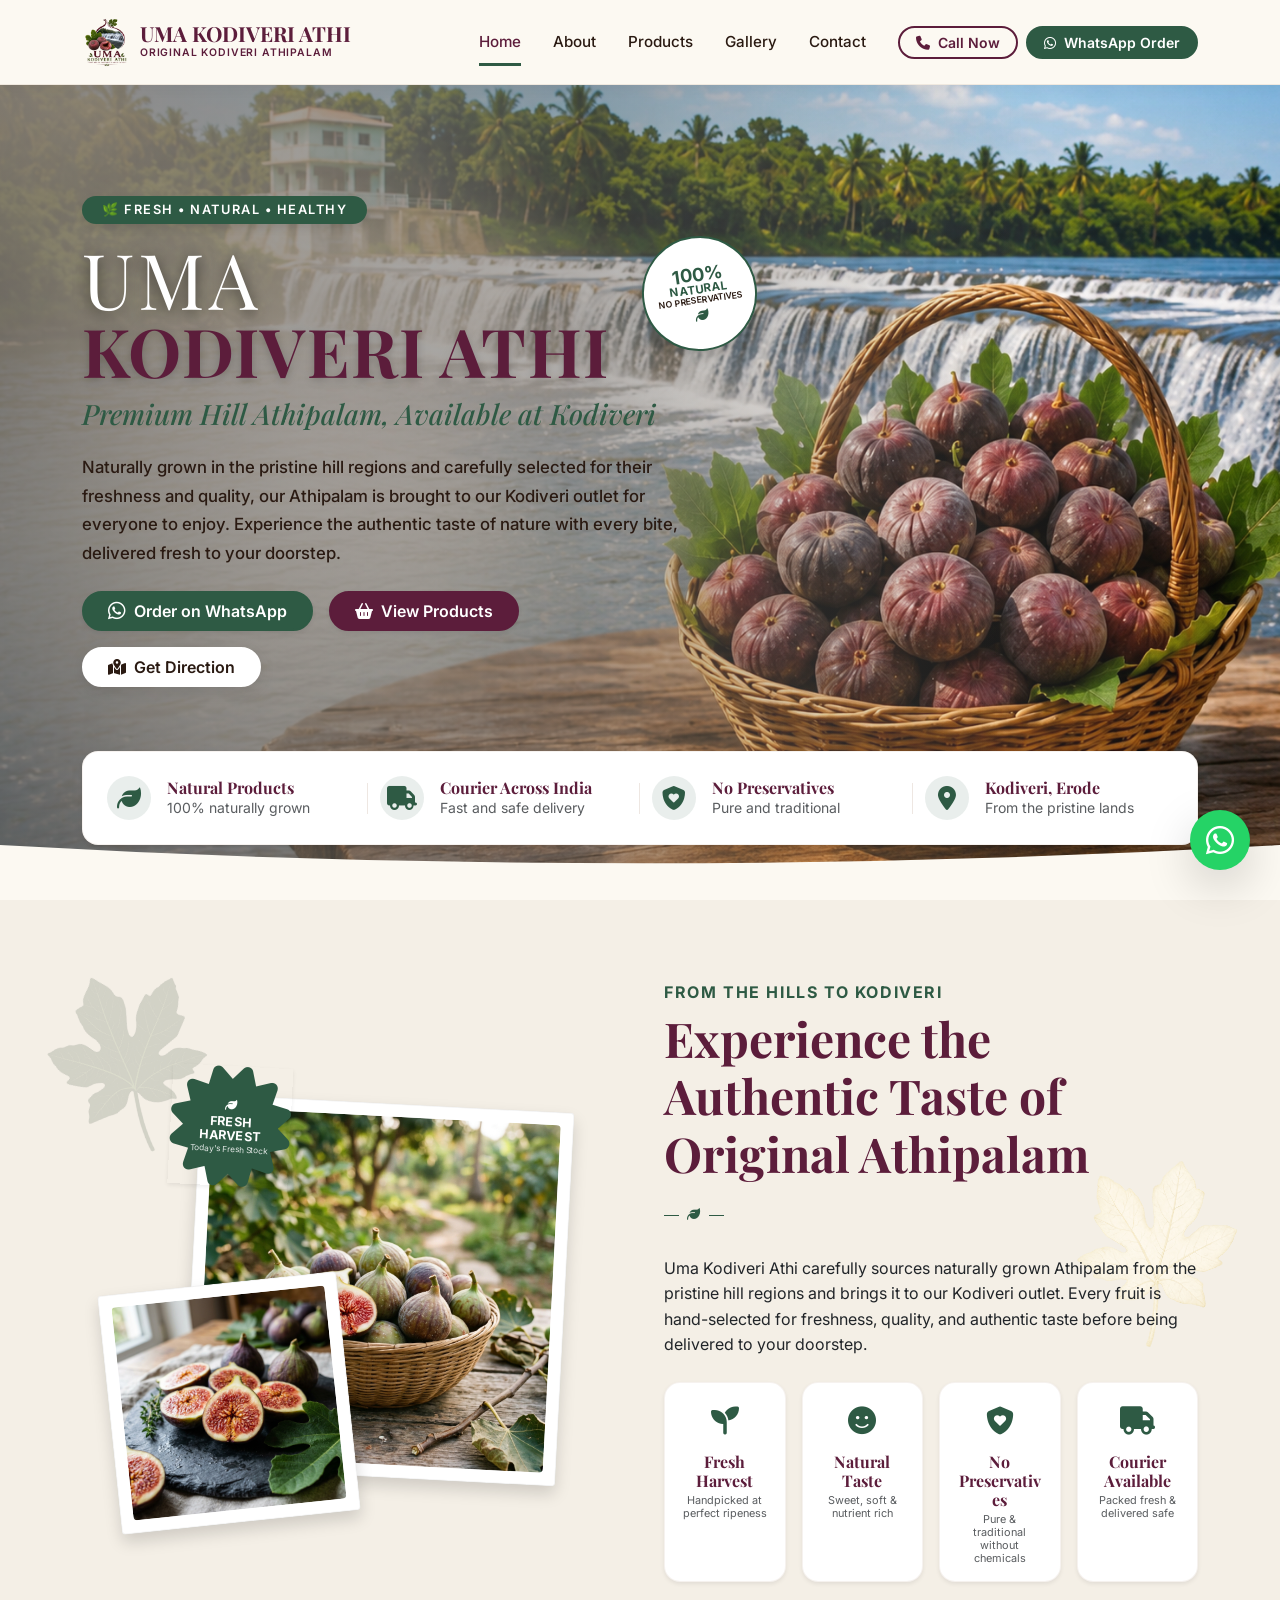
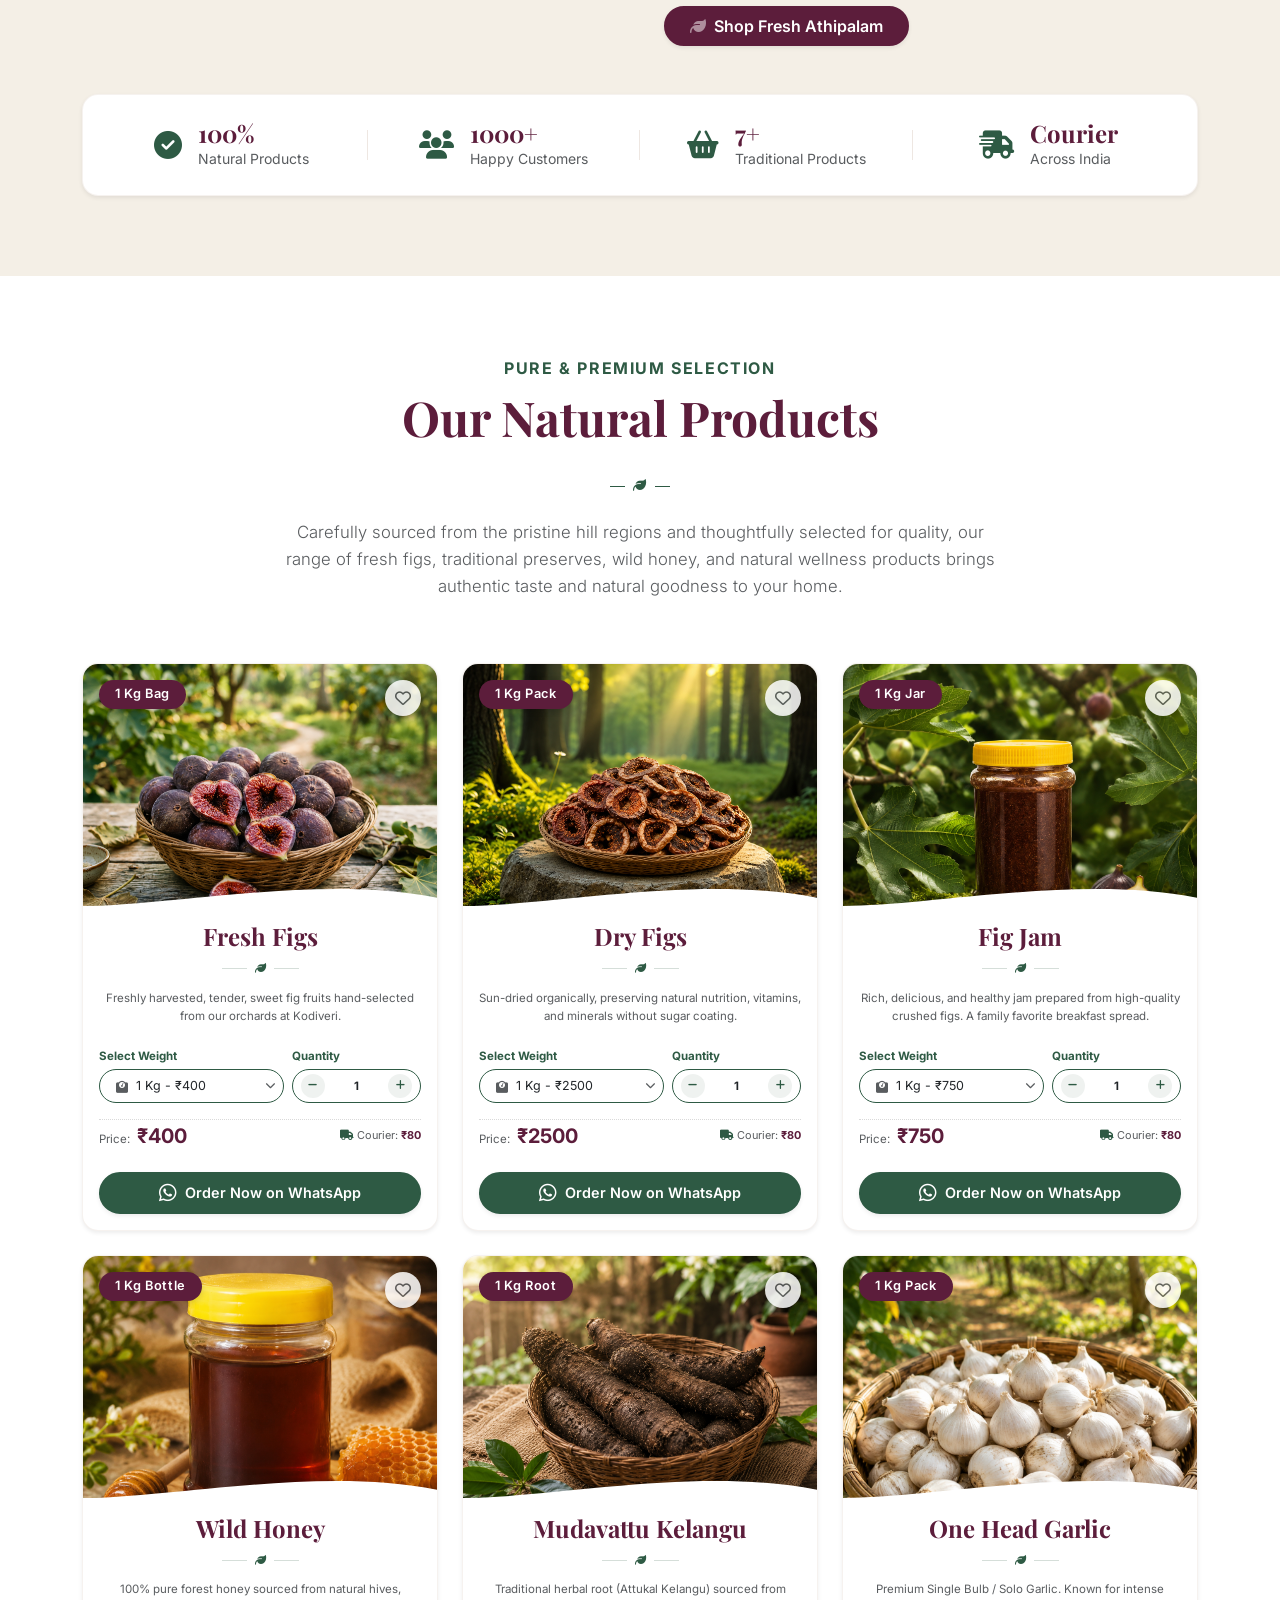
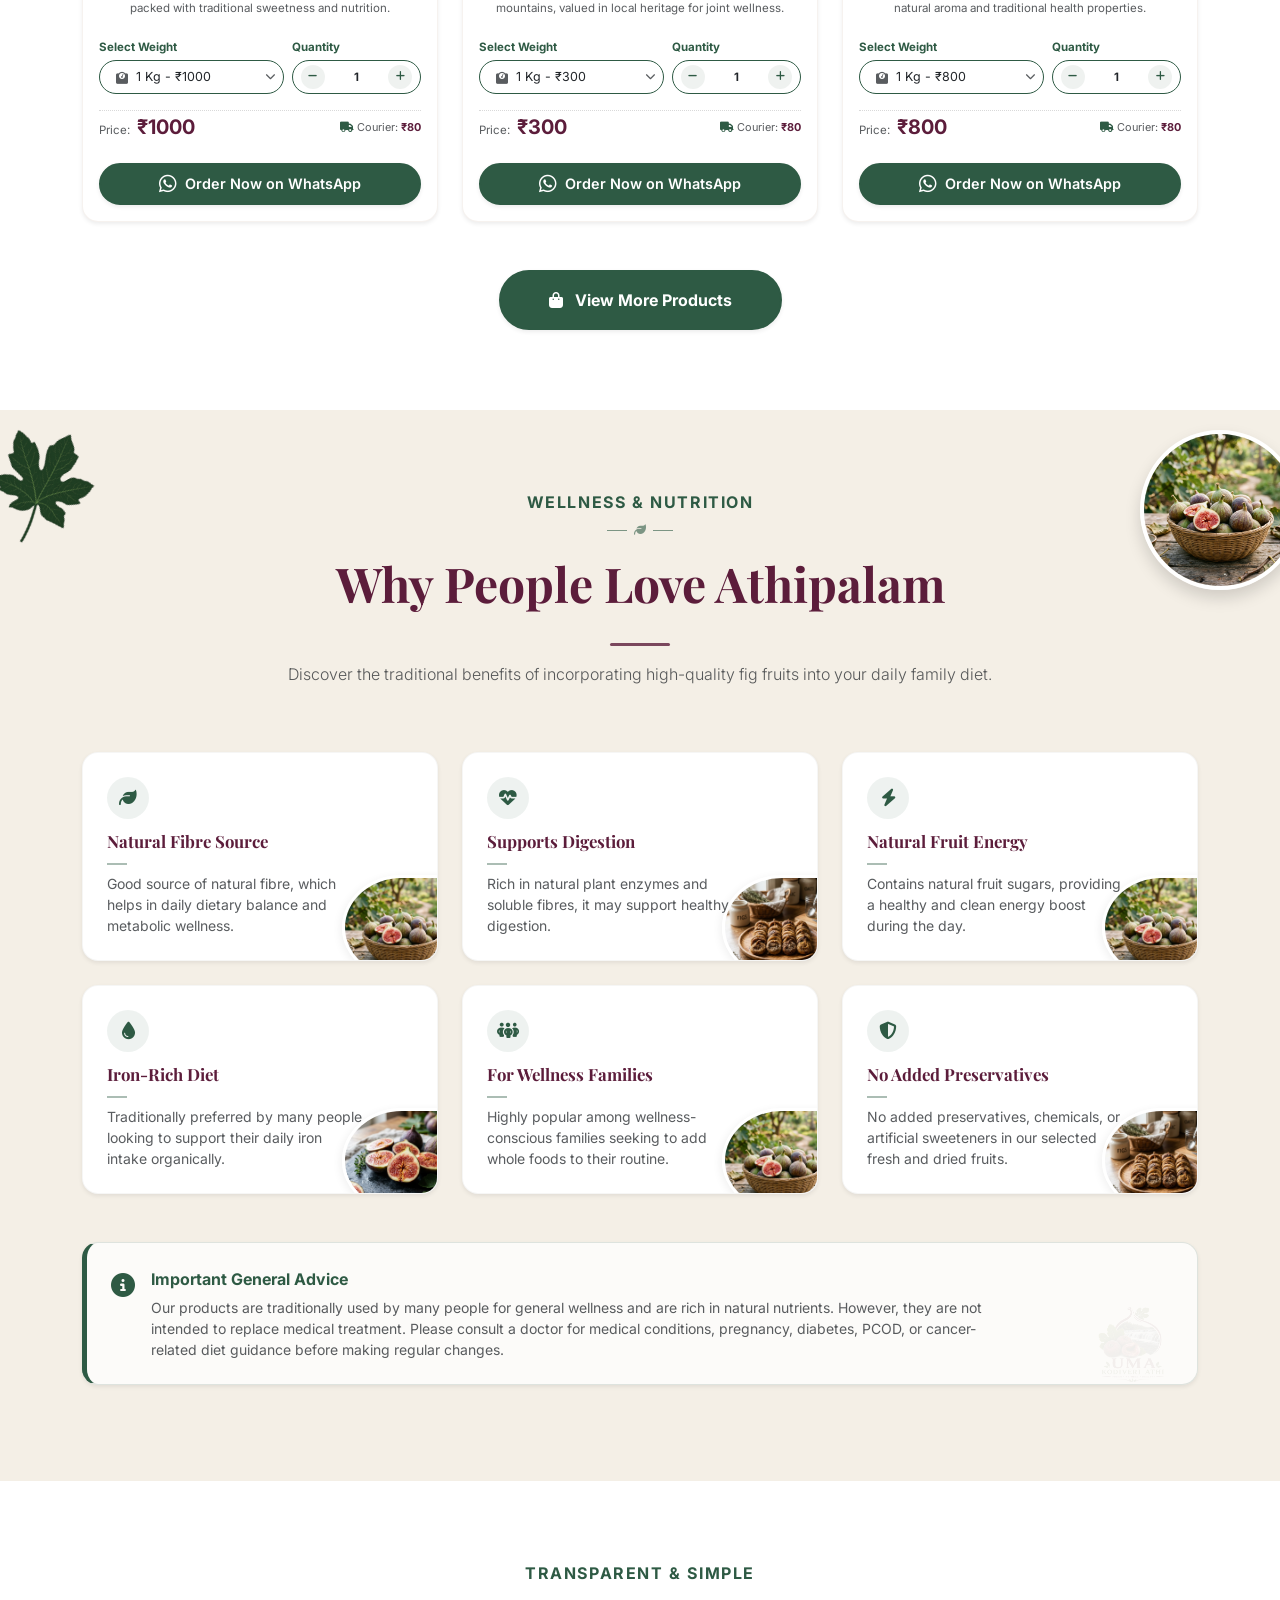
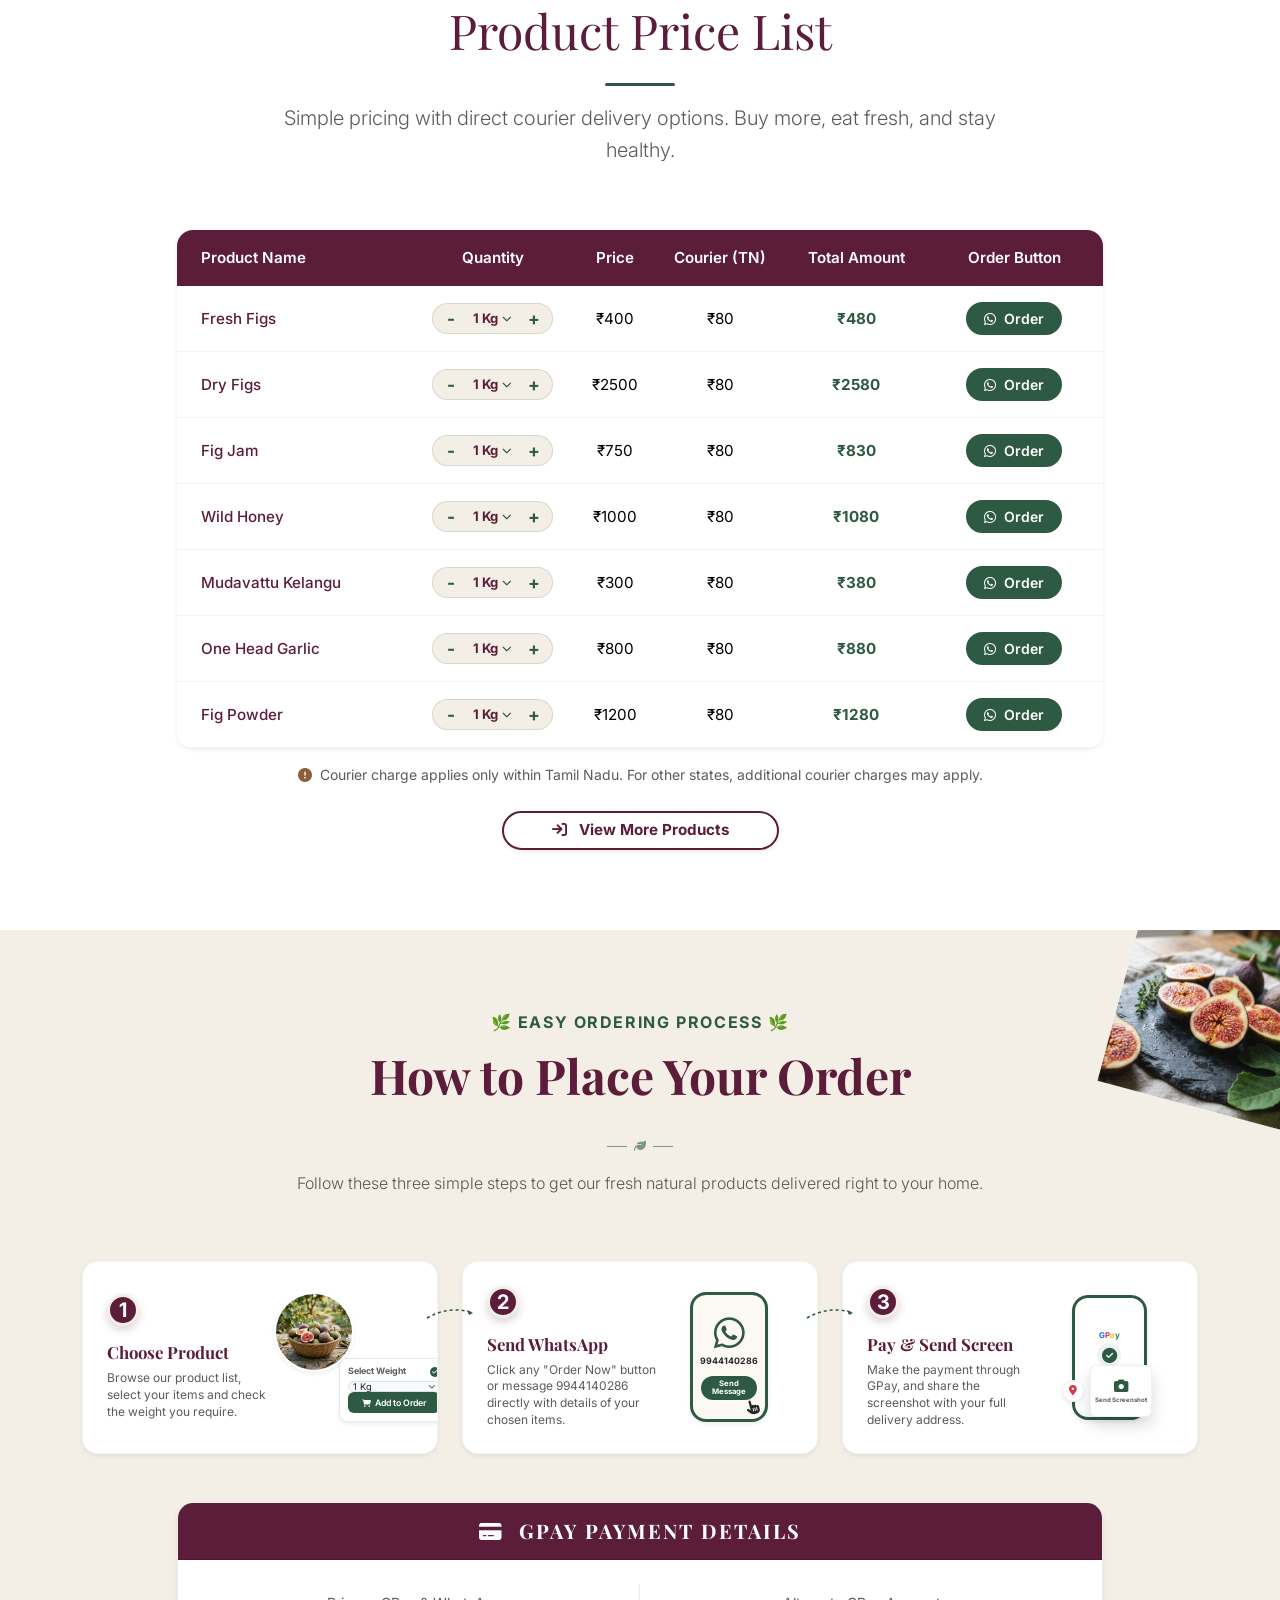
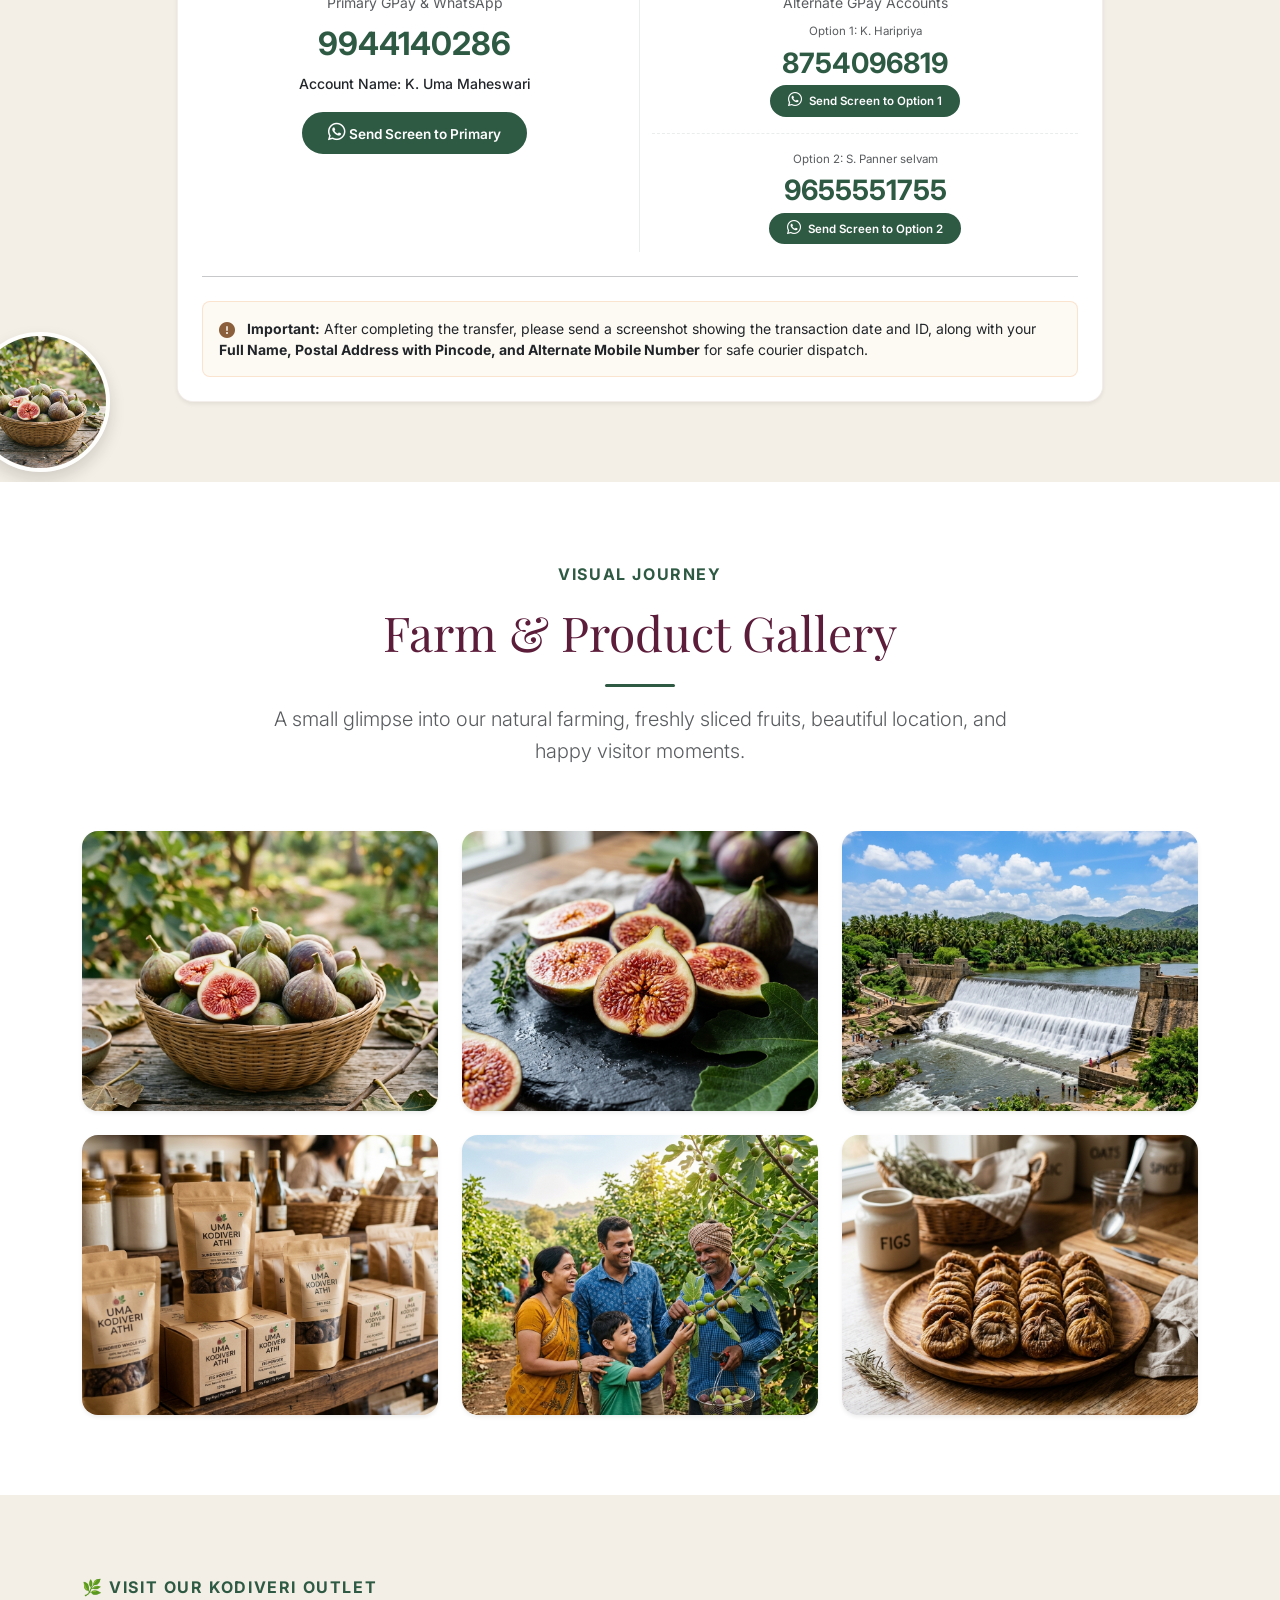
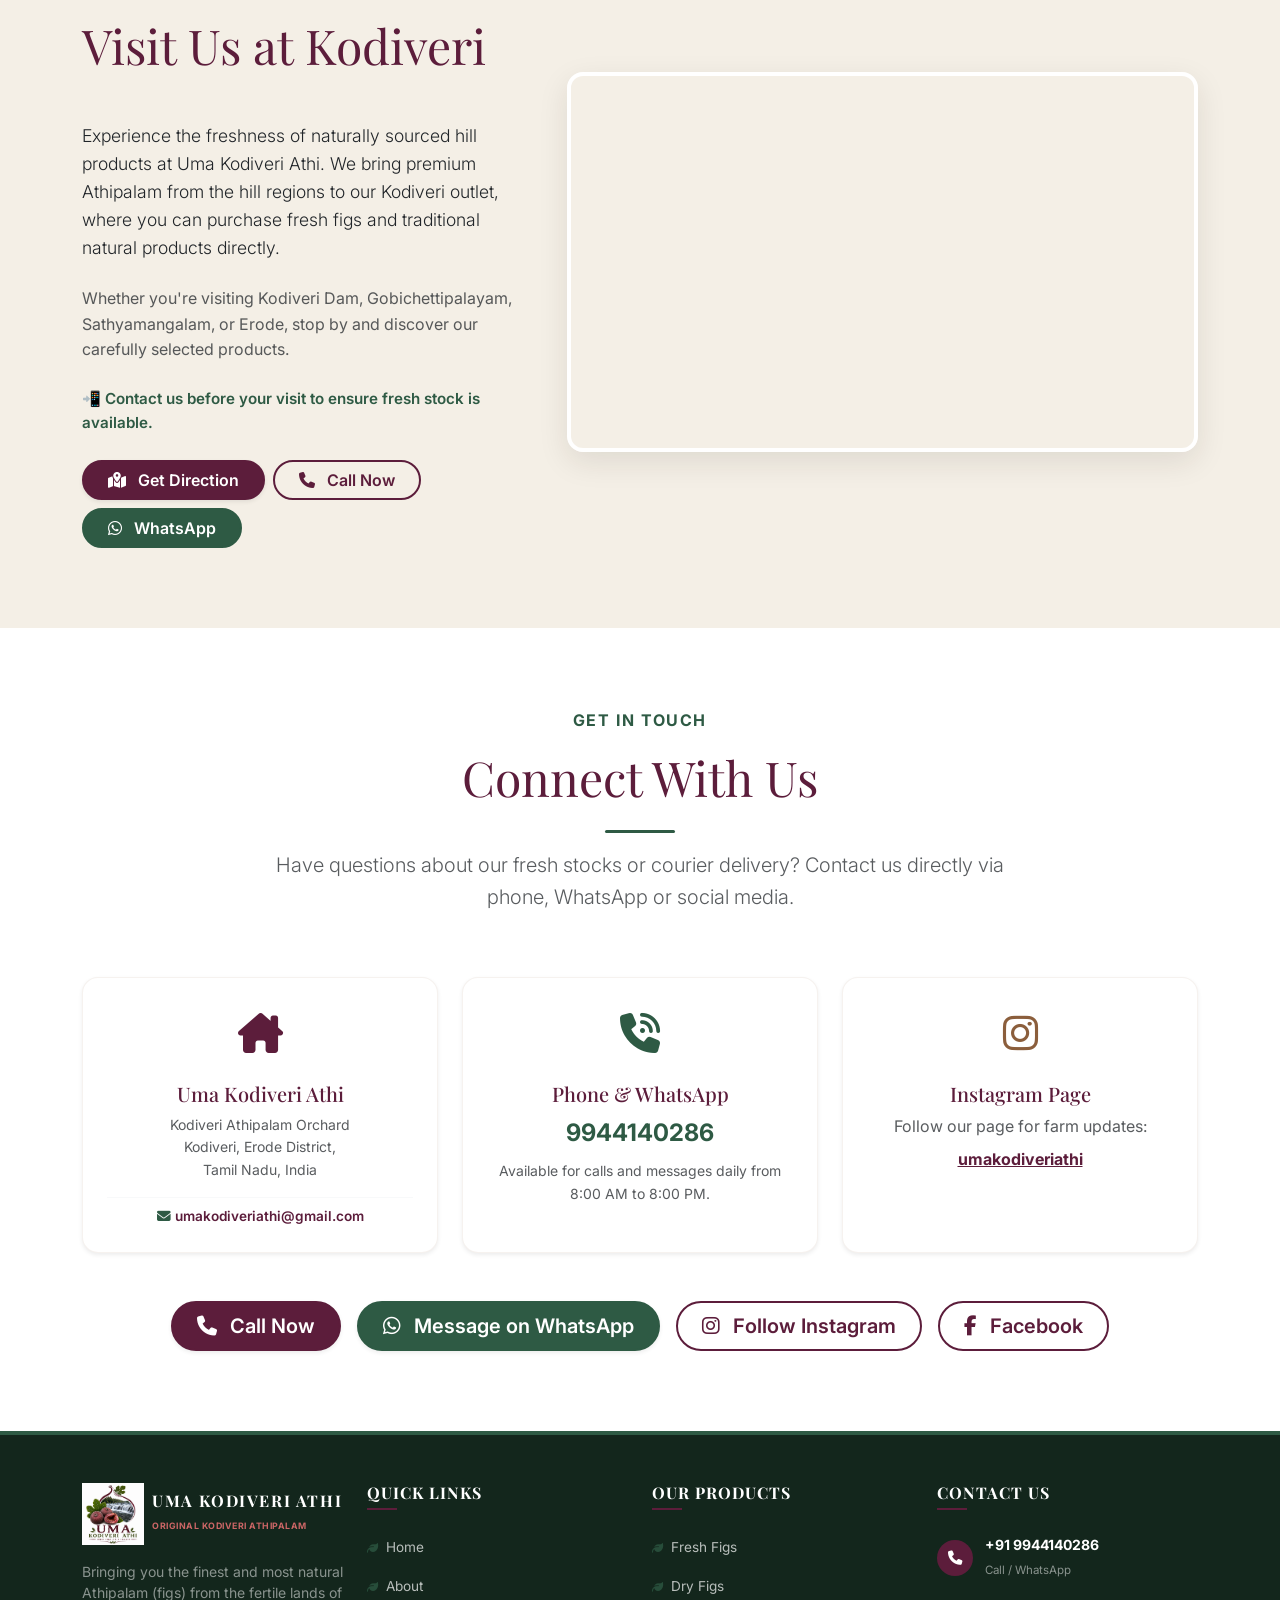
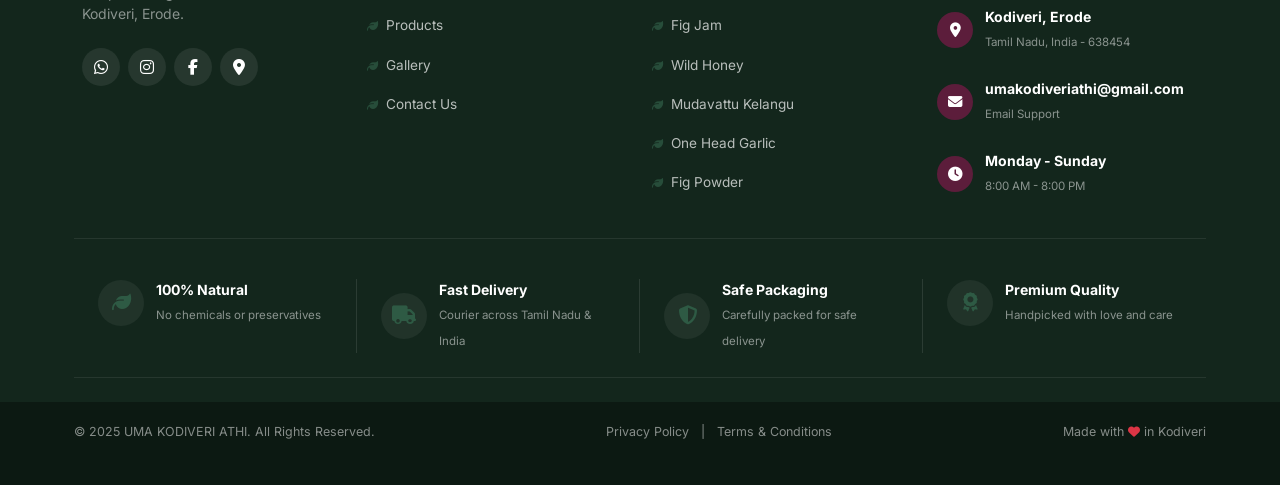
==== index.html @ 7cb2cddf "chnages" ====
<!DOCTYPE html>
<html lang="en">
<head>
    <meta charset="UTF-8">
    <meta name="viewport" content="width=device-width, initial-scale=1.0">
    <title>Uma Kodiveri Athi | Original Kodiveri Athipalam - Organic Figs, Honey & Garlic</title>
    
    <!-- SEO Meta Tags -->
    <meta name="description" content="Purchase organic, fresh, and sundried Athipalam (fig fruits), wild honey, Mudavattu Kelangu, and single bulb garlic from Kodiveri, Erode. Natural wellness direct from our farms.">
    <meta name="keywords" content="Uma Kodiveri Athi, Kodiveri Athipalam, Kodiveri Athipazham, Fresh Figs Erode, Dry Figs Tamil Nadu, Fig Jam Erode, Wild Honey Erode, Mudavattu Kelangu, One Head Garlic, Organic Figs">
    <meta name="author" content="Uma Kodiveri Athi">
    <meta name="robots" content="index, follow">
    
    <!-- Open Graph / Facebook -->
    <meta property="og:type" content="website">
    <meta property="og:url" content="https://umakodiveriathi.com/">
    <meta property="og:title" content="Uma Kodiveri Athi | Original Kodiveri Athipalam - Organic Figs, Honey & Garlic">
    <meta property="og:description" content="Purchase organic, fresh, and sundried Athipalam (fig fruits), wild honey, Mudavattu Kelangu, and single bulb garlic from Kodiveri, Erode.">
    <meta property="og:image" content="assets/images/logo.png">

    <!-- Twitter -->
    <meta property="twitter:card" content="summary_large_image">
    <meta property="twitter:url" content="https://umakodiveriathi.com/">
    <meta property="twitter:title" content="Uma Kodiveri Athi | Original Kodiveri Athipalam - Organic Figs, Honey & Garlic">
    <meta property="twitter:description" content="Purchase organic, fresh, and sundried Athipalam (fig fruits), wild honey, Mudavattu Kelangu, and single bulb garlic from Kodiveri, Erode.">
    <meta property="twitter:image" content="assets/images/logo.png">

    <!-- Favicon -->
    <link rel="shortcut icon" href="assets/images/logo-without-bg.png" type="image/x-icon">

    <!-- Google Fonts -->
    <link rel="preconnect" href="https://fonts.googleapis.com">
    <link rel="preconnect" href="https://fonts.gstatic.com" crossorigin>
    <link href="https://fonts.googleapis.com/css2?family=Inter:wght@300;400;500;600;700&family=Playfair+Display:ital,wght@0,400;0,600;0,700;1,400&display=swap" rel="stylesheet">

    <!-- Bootstrap 5 CSS CDN -->
    <link href="https://cdn.jsdelivr.net/npm/bootstrap@5.3.2/dist/css/bootstrap.min.css" rel="stylesheet" integrity="sha384-T3c6CoIi6uLrA9TneNEoa7RxnatzjcDSCmG1MXxSR1GAsXEV/Dwwykc2MPK8M2HN" crossorigin="anonymous">
    <!-- Font Awesome Icons CDN -->
    <link rel="stylesheet" href="https://cdnjs.cloudflare.com/ajax/libs/font-awesome/6.4.2/css/all.min.css" integrity="sha512-z3gLpd7yknf1YoNbCzqRKc4qyor8gaKU1qmn+CShxbuBusANI9QpRohGBreCFkKxLhei6S9CQXFEbbKuqLg0DA==" crossorigin="anonymous" referrerpolicy="no-referrer" />
    
    <!-- Custom CSS -->
    <link rel="stylesheet" href="assets/css/style.css">
</head>
<body>

    <!-- 1. Header & Navigation -->
    <header class="navbar-wrapper">
        <nav class="navbar navbar-expand-lg fixed-top shadow-sm" id="mainNavbar">
            <div class="container">
                <a class="navbar-brand d-flex align-items-center" href="#home" id="navBrand">
                    <!-- Brand Logo -->
                    <img src="assets/images/logo-without-bg.png" alt="Uma Kodiveri Athi Logo" class="brand-logo me-2" id="brandLogo">
                    <div class="brand-text-container">
                        <span class="brand-name text-uppercase">UMA KODIVERI ATHI</span>
                        <span class="brand-tagline d-block text-uppercase">ORIGINAL KODIVERI ATHIPALAM</span>
                    </div>
                </a>
                
                <button class="navbar-toggler" type="button" data-bs-toggle="collapse" data-bs-target="#navbarContent" aria-controls="navbarContent" aria-expanded="false" aria-label="Toggle navigation" id="navbarTogglerBtn">
                    <span class="navbar-toggler-icon"></span>
                </button>
                
                <div class="collapse navbar-collapse" id="navbarContent">
                    <ul class="navbar-nav ms-auto mb-2 mb-lg-0 align-items-center">
                        <li class="nav-item">
                            <a class="nav-link active" href="index.html" id="link-home">Home</a>
                        </li>
                        <li class="nav-item">
                            <a class="nav-link" href="about.html" id="link-about">About</a>
                        </li>
                        <li class="nav-item">
                            <a class="nav-link" href="products.html" id="link-products">Products</a>
                        </li>
                        <li class="nav-item">
                            <a class="nav-link" href="gallery.html" id="link-gallery">Gallery</a>
                        </li>
                        <li class="nav-item">
                            <a class="nav-link" href="contact.html" id="link-contact">Contact</a>
                        </li>
                        <li class="nav-item ms-lg-3 mt-3 mt-lg-0 d-flex gap-2 nav-action-buttons">
                            <a href="tel:9944140286" class="btn btn-outline-maroon btn-sm px-3 rounded-pill" id="headerCallBtn">
                                <i class="fa-solid fa-phone me-1"></i> Call Now
                            </a>
                            <a href="https://wa.me/919944140286?text=Hi%20Uma%20Kodiveri%20Athi%2C%20I%20want%20to%20know%20more%20about%20your%20products." target="_blank" class="btn btn-green btn-sm px-3 rounded-pill text-white" id="headerWhatsappBtn">
                                <i class="fa-brands fa-whatsapp me-1"></i> WhatsApp Order
                            </a>
                        </li>
                    </ul>
                </div>
            </div>
        </nav>
    </header>

    <main>
        <!-- 2. Hero Section -->
        <section id="home" class="hero-section d-flex align-items-center position-relative overflow-hidden">
            <!-- Background Image Container (pure waterfall check dam background) -->
            <div class="hero-bg-container"></div>
            <!-- Soft overlay to make text pop -->
            <div class="hero-overlay"></div>
            
            <div class="container position-relative z-2 hero-content-container">
                <div class="row align-items-center g-5 py-4">
                    <!-- Left Column: Text & Buttons -->
                    <div class="col-lg-7 text-start position-relative" id="heroTextColumn">
                        <!-- Quality Stamp Badge -->
                        <div class="basket-badge position-absolute" id="basketCircularBadge">
                            <div class="badge-circle d-flex flex-column align-items-center justify-content-center">
                                <span class="badge-pct">100%</span>
                                <span class="badge-txt">NATURAL</span>
                                <span class="badge-sub">NO PRESERVATIVES</span>
                                <i class="fa-solid fa-leaf badge-leaf mt-1"></i>
                            </div>
                        </div>

                        <div class="hero-badge-wrapper mb-3">
                            <span class="badge hero-pill-badge py-2.5 px-4 rounded-pill text-uppercase">
                                🌿 FRESH &bull; NATURAL &bull; HEALTHY
                            </span>
                        </div>
                        <h1 class="hero-main-title mb-2" id="heroMainTitle">
                            <span class="d-block hero-title-top serif-font">UMA</span>
                            <span class="d-block hero-title-bottom text-maroon text-uppercase">KODIVERI ATHI</span>
                        </h1>
                        <p class="lead hero-subtitle mb-3 fs-3 fw-medium text-green serif-font italic">
                            Premium Hill Athipalam, Available at Kodiveri
                        </p>
                        <p class="hero-desc mb-4 text-dark max-w-600">
                            Naturally grown in the pristine hill regions and carefully selected for their freshness and quality, our Athipalam is brought to our Kodiveri outlet for everyone to enjoy. Experience the authentic taste of nature with every bite, delivered fresh to your doorstep.
                        </p>
                        <div class="d-flex flex-wrap gap-3 mb-3 btn-group-hero" id="heroButtons">
                            <a href="https://wa.me/919944140286?text=Hi%20Uma%20Kodiveri%20Athi%2C%20I%20want%20to%20order%20fresh%20Athipalam%20products." target="_blank" class="btn btn-green-premium px-4 py-2.5 rounded-pill shadow-sm d-inline-flex align-items-center" id="heroWhatsappBtnAction">
                                <i class="fa-brands fa-whatsapp me-2 fs-5"></i> Order on WhatsApp
                            </a>
                            <a href="#products" class="btn btn-maroon-premium px-4 py-2.5 rounded-pill shadow-sm d-inline-flex align-items-center" id="heroProductsBtnAction">
                                <i class="fa-solid fa-basket-shopping me-2"></i> View Products
                            </a>
                            <a href="#location" class="btn btn-outline-light-premium px-4 py-2.5 rounded-pill d-inline-flex align-items-center" id="heroDirectionsBtnAction">
                                <i class="fa-solid fa-map-location-dot me-2"></i> Get Direction
                            </a>
                        </div>
                    </div>

                    <!-- Right Column: Empty spacer to allow the background basket to show clearly on widescreen -->
                    <div class="col-lg-5 text-center text-lg-end" id="heroImageColumn"></div>
                </div>

                <!-- Bottom Horizontal Trust Banner -->
                <div class="hero-trust-banner bg-white shadow-sm rounded-4 p-4 mt-4" id="heroTrustBanner">
                    <div class="row g-4 align-items-center">
                        <div class="col-6 col-md-3 trust-item-col">
                            <div class="d-flex align-items-center text-start">
                                <div class="trust-icon bg-light-green p-2 rounded-circle me-3 text-green fs-4 flex-shrink-0 d-flex align-items-center justify-content-center" style="width: 44px; height: 44px;">
                                    <i class="fa-solid fa-leaf"></i>
                                </div>
                                <div>
                                    <h4 class="mb-0 text-maroon fw-bold fs-6">Natural Products</h4>
                                    <p class="mb-0 text-muted small">100% naturally grown</p>
                                </div>
                            </div>
                        </div>
                        <div class="col-6 col-md-3 trust-item-col">
                            <div class="d-flex align-items-center text-start">
                                <div class="trust-icon bg-light-green p-2 rounded-circle me-3 text-green fs-4 flex-shrink-0 d-flex align-items-center justify-content-center" style="width: 44px; height: 44px;">
                                    <i class="fa-solid fa-truck"></i>
                                </div>
                                <div>
                                    <h4 class="mb-0 text-maroon fw-bold fs-6">Courier Across India</h4>
                                    <p class="mb-0 text-muted small">Fast and safe delivery</p>
                                </div>
                            </div>
                        </div>
                        <div class="col-6 col-md-3 trust-item-col">
                            <div class="d-flex align-items-center text-start">
                                <div class="trust-icon bg-light-green p-2 rounded-circle me-3 text-green fs-4 flex-shrink-0 d-flex align-items-center justify-content-center" style="width: 44px; height: 44px;">
                                    <i class="fa-solid fa-shield-heart"></i>
                                </div>
                                <div>
                                    <h4 class="mb-0 text-maroon fw-bold fs-6">No Preservatives</h4>
                                    <p class="mb-0 text-muted small">Pure and traditional</p>
                                </div>
                            </div>
                        </div>
                        <div class="col-6 col-md-3 trust-item-col">
                            <div class="d-flex align-items-center text-start">
                                <div class="trust-icon bg-light-green p-2 rounded-circle me-3 text-green fs-4 flex-shrink-0 d-flex align-items-center justify-content-center" style="width: 44px; height: 44px;">
                                    <i class="fa-solid fa-location-dot"></i>
                                </div>
                                <div>
                                    <h4 class="mb-0 text-maroon fw-bold fs-6">Kodiveri, Erode</h4>
                                    <p class="mb-0 text-muted small">From the pristine lands</p>
                                </div>
                            </div>
                        </div>
                    </div>
                </div>
            </div>

            <!-- Bottom Curve Divider -->
            <div class="hero-wave-divider position-absolute bottom-0 start-0 w-100 overflow-hidden z-2" style="line-height: 0;">
                <svg viewBox="0 0 1200 120" preserveAspectRatio="none" style="position: relative; display: block; width: calc(100% + 1.3px); height: 55px;">
                    <path d="M0,0 Q600,80 1200,0 V120 H0 Z" fill="#FCF9F2"></path>
                </svg>
            </div>
        </section>

        <!-- 3. About Section -->
        <section id="about" class="about-section py-6 bg-cream-soft position-relative overflow-hidden">
            <!-- Background Leaf Outline Vector Decorations -->
            <div class="about-leaf-decor decor-top-left"></div>
            <div class="about-leaf-decor decor-top-right"></div>
            
            <div class="container position-relative z-2">
                <div class="row align-items-center g-5">
                    <!-- Left Column: Overlapping Tilted Photo Frames with Badge -->
                    <div class="col-lg-6 position-relative d-flex justify-content-center align-items-center py-4" id="aboutPhotosColumn">
                        <div class="about-photos-container position-relative">
                            <!-- Main Photo Frame -->
                            <div class="about-photo-frame about-photo-main shadow">
                                <img src="assets/images/fresh-figs.png" alt="Freshly harvested Kodiveri Athipalam" class="img-fluid rounded-1">
                                <!-- Scalloped Badge -->
                                <div class="scalloped-badge position-absolute shadow-sm">
                                    <i class="fa-solid fa-certificate scalloped-bg-icon"></i>
                                    <div class="scalloped-inner d-flex flex-column align-items-center justify-content-center">
                                        <i class="fa-solid fa-leaf text-white mb-1 small-icon"></i>
                                        <span class="scalloped-title">Fresh Harvest</span>
                                        <span class="scalloped-sub">Today's Fresh Stock</span>
                                    </div>
                                </div>
                            </div>
                            <!-- Sub Photo Frame (tilted cut figs) -->
                            <div class="about-photo-frame about-photo-sub shadow">
                                <img src="assets/images/cut-figs.png" alt="Cut fresh Athipalam" class="img-fluid rounded-1">
                            </div>
                        </div>
                    </div>
                    
                    <!-- Right Column: Text & Features Grid -->
                    <div class="col-lg-6" id="aboutTextContent">
                        <div class="section-header-left mb-4 text-start">
                            <span class="text-green text-uppercase fw-bold tracking-wider fs-6 d-block mb-1">FROM THE HILLS TO KODIVERI</span>
                            <h2 class="display-5 section-title text-maroon mt-0 serif-font">Experience the Authentic Taste of Original Athipalam</h2>
                            <div class="header-divider-leaf mt-2 mb-3 text-start">
                                <i class="fa-solid fa-leaf text-green"></i>
                            </div>
                        </div>
                        <p class="text-dark mb-4">
                            Uma Kodiveri Athi carefully sources naturally grown Athipalam from the pristine hill regions and brings it to our Kodiveri outlet. Every fruit is hand-selected for freshness, quality, and authentic taste before being delivered to your doorstep.
                        </p>
                        
                        <!-- 4 Small Feature Cards Grid -->
                        <div class="row g-3 mb-4" id="aboutFeaturesRow">
                            <div class="col-6 col-sm-3">
                                <div class="card about-feature-card text-center h-100 p-3 rounded-4 shadow-sm">
                                    <div class="feature-icon text-green fs-3 mb-2">
                                        <i class="fa-solid fa-seedling"></i>
                                    </div>
                                    <h5 class="fw-bold fs-6 mb-1 text-maroon">Fresh Harvest</h5>
                                    <p class="mb-0 text-muted small-text">Handpicked at perfect ripeness</p>
                                </div>
                            </div>
                            <div class="col-6 col-sm-3">
                                <div class="card about-feature-card text-center h-100 p-3 rounded-4 shadow-sm">
                                    <div class="feature-icon text-green fs-3 mb-2">
                                        <i class="fa-solid fa-face-smile"></i>
                                    </div>
                                    <h5 class="fw-bold fs-6 mb-1 text-maroon">Natural Taste</h5>
                                    <p class="mb-0 text-muted small-text">Sweet, soft & nutrient rich</p>
                                </div>
                            </div>
                            <div class="col-6 col-sm-3">
                                <div class="card about-feature-card text-center h-100 p-3 rounded-4 shadow-sm">
                                    <div class="feature-icon text-green fs-3 mb-2">
                                        <i class="fa-solid fa-shield-heart"></i>
                                    </div>
                                    <h5 class="fw-bold fs-6 mb-1 text-maroon">No Preservatives</h5>
                                    <p class="mb-0 text-muted small-text">Pure & traditional without chemicals</p>
                                </div>
                            </div>
                            <div class="col-6 col-sm-3">
                                <div class="card about-feature-card text-center h-100 p-3 rounded-4 shadow-sm">
                                    <div class="feature-icon text-green fs-3 mb-2">
                                        <i class="fa-solid fa-truck"></i>
                                    </div>
                                    <h5 class="fw-bold fs-6 mb-1 text-maroon">Courier Available</h5>
                                    <p class="mb-0 text-muted small-text">Packed fresh & delivered safe</p>
                                </div>
                            </div>
                        </div>

                        <!-- Shop Button -->
                        <div class="about-cta">
                            <a href="#products" class="btn btn-maroon px-4 py-2.5 rounded-pill shadow-sm d-inline-flex align-items-center" id="aboutShopBtn">
                                <i class="fa-solid fa-leaf me-2 text-white-50"></i> Shop Fresh Athipalam
                            </a>
                        </div>
                    </div>
                </div>

                <!-- Bottom Stats Banner -->
                <div class="about-stats-banner bg-white shadow-sm rounded-4 p-4 mt-5" id="aboutStatsBanner">
                    <div class="row g-4 align-items-center">
                        <div class="col-6 col-md-3 stats-item-col">
                            <div class="d-flex align-items-center justify-content-center text-start">
                                <div class="stats-icon text-green fs-3 me-3">
                                    <i class="fa-solid fa-circle-check"></i>
                                </div>
                                <div>
                                    <h3 class="mb-0 fw-bold text-maroon fs-4">100%</h3>
                                    <p class="mb-0 text-muted small">Natural Products</p>
                                </div>
                            </div>
                        </div>
                        <div class="col-6 col-md-3 stats-item-col">
                            <div class="d-flex align-items-center justify-content-center text-start">
                                <div class="stats-icon text-green fs-3 me-3">
                                    <i class="fa-solid fa-users"></i>
                                </div>
                                <div>
                                    <h3 class="mb-0 fw-bold text-maroon fs-4">1000+</h3>
                                    <p class="mb-0 text-muted small">Happy Customers</p>
                                </div>
                            </div>
                        </div>
                        <div class="col-6 col-md-3 stats-item-col">
                            <div class="d-flex align-items-center justify-content-center text-start">
                                <div class="stats-icon text-green fs-3 me-3">
                                    <i class="fa-solid fa-basket-shopping"></i>
                                </div>
                                <div>
                                    <h3 class="mb-0 fw-bold text-maroon fs-4">7+</h3>
                                    <p class="mb-0 text-muted small">Traditional Products</p>
                                </div>
                            </div>
                        </div>
                        <div class="col-6 col-md-3 stats-item-col">
                            <div class="d-flex align-items-center justify-content-center text-start">
                                <div class="stats-icon text-green fs-3 me-3">
                                    <i class="fa-solid fa-truck-fast"></i>
                                </div>
                                <div>
                                    <h3 class="mb-0 fw-bold text-maroon fs-4">Courier</h3>
                                    <p class="mb-0 text-muted small">Across India</p>
                                </div>
                            </div>
                        </div>
                    </div>
                </div>
            </div>
        </section>

        <!-- 4. Products Section -->
        <section id="products" class="products-section py-6 bg-white position-relative overflow-hidden">

            <div class="container">
                <div class="row text-center mb-5">
                    <div class="col-lg-8 mx-auto" id="productsHeader">
                        <div class="text-green text-uppercase fw-bold tracking-wider fs-6 mb-2">
                            PURE & PREMIUM SELECTION
                        </div>
                        <h2 class="display-5 section-title text-maroon mt-2 serif-font d-block">Our Natural Products</h2>
                        <!-- Leaf Divider Line -->
                        <div class="header-divider-leaf my-3 text-center">
                            <i class="fa-solid fa-leaf text-green"></i>
                        </div>
                        <p class="lead text-muted mt-3 max-width-600 mx-auto" style="font-size: 1.05rem; line-height: 1.6;">Carefully sourced from the pristine hill regions and thoughtfully selected for quality, our range of fresh figs, traditional preserves, wild honey, and natural wellness products brings authentic taste and natural goodness to your home.</p>
                    </div>
                </div>

                <div class="row g-4 justify-content-center" id="productsGrid">
                    
                    <!-- Product 1: Fresh Figs -->
                    <div class="col-md-6 col-lg-4 product-item-col" data-product-id="fresh-figs" data-product-name="Fresh Figs">
                        <div class="card product-card h-100 border-0 shadow-sm rounded-4 overflow-hidden position-relative d-flex flex-column">
                            <div class="product-img-wrapper position-relative">
                                <img src="assets/images/Fresh Figs/1.png" class="card-img-top product-img" alt="Fresh Figs (Athipalam)">
                                <span class="badge qty-badge position-absolute top-0 start-0 m-3 px-3 py-2 rounded-pill bg-maroon product-tag">1 Kg Bag</span>
                                <!-- Wishlist icon -->
                                <button class="btn wishlist-btn position-absolute top-0 end-0 m-3 rounded-circle d-flex align-items-center justify-content-center" style="width: 36px; height: 36px; background: white; border: none; box-shadow: 0 2px 8px rgba(0,0,0,0.15);">
                                    <i class="fa-regular fa-heart text-muted wishlist-icon"></i>
                                </button>
                                <!-- Floating Natural Stamp -->
                                <div class="position-absolute end-0 bottom-0 mb-4 me-3 badge-natural-stamp">
                                    <i class="fa-solid fa-leaf text-green mb-0.5" style="font-size: 0.65rem;"></i>
                                    <span style="font-size: 0.5rem; font-weight: 700; color: var(--color-green); line-height: 1;">100%</span>
                                    <span style="font-size: 0.5rem; font-weight: 700; color: var(--color-green); line-height: 1;">NATURAL</span>
                                </div>
                                <!-- Wave Separator -->
                                <div class="position-absolute bottom-0 start-0 w-100 overflow-hidden" style="line-height: 0; z-index: 1;">
                                    <svg viewBox="0 0 1200 120" preserveAspectRatio="none" style="position: relative; display: block; width: calc(100% + 1.3px); height: 48px; fill: #ffffff;">
                                        <path d="M0,100 C300,100 800,20 1200,80 L1200,120 L0,120 Z"></path>
                                    </svg>
                                </div>
                            </div>
                            <div class="card-body p-3 pt-2 d-flex flex-column flex-grow-1">
                                <h3 class="h4 card-title text-maroon text-center serif-font mb-1">Fresh Figs</h3>
                                <!-- Mini Leaf Divider -->
                                <div class="text-center mb-2">
                                    <span class="d-inline-block bg-green" style="width: 25px; height: 1px; vertical-align: middle; opacity: 0.2;"></span>
                                    <i class="fa-solid fa-leaf text-green mx-1" style="font-size: 0.7rem; vertical-align: middle;"></i>
                                    <span class="d-inline-block bg-green" style="width: 25px; height: 1px; vertical-align: middle; opacity: 0.2;"></span>
                                </div>
                                <p class="card-text text-muted text-center extra-small mb-3 flex-grow-1">Freshly harvested, tender, sweet fig fruits hand-selected from our orchards at Kodiveri.</p>
                                
                                <!-- Selectors Row -->
                                <div class="row g-2 align-items-end mb-3">
                                    <div class="col-7">
                                        <label class="form-label text-green fw-bold extra-small mb-1">Select Weight</label>
                                        <div class="dropdown w-100">
                                            <div class="input-pill-select d-flex align-items-center justify-content-between w-100 dropdown-toggle" data-bs-toggle="dropdown" data-bs-display="static" aria-expanded="false" style="cursor: pointer; padding-right: 8px;">
                                                <div class="d-flex align-items-center">
                                                    <span class="text-muted ps-1" style="font-size: 0.75rem;"><i class="fa-solid fa-weight-scale"></i></span>
                                                    <span class="selected-weight-display text-dark ps-2" style="font-size: 0.78rem;">1 Kg - &#8377;400</span>
                                                </div>
                                                <span class="dropdown-chevron text-muted" style="font-size: 0.65rem;"><i class="fa-solid fa-chevron-down"></i></span>
                                            </div>
                                            <ul class="dropdown-menu w-100 border-light-green shadow-sm rounded-3 py-1" style="font-size: 0.78rem;">
                                                <li><a class="dropdown-item py-2 px-3 text-dark" href="#" data-value="250g" data-price="120" data-tag="250g Pack">250g - &#8377;120</a></li>
                                                <li><a class="dropdown-item py-2 px-3 text-dark" href="#" data-value="500g" data-price="200" data-tag="500g Bag">500g - &#8377;200</a></li>
                                                <li><a class="dropdown-item py-2 px-3 text-dark active-item" href="#" data-value="1 Kg" data-price="400" data-tag="1 Kg Bag">1 Kg - &#8377;400</a></li>
                                                <li><a class="dropdown-item py-2 px-3 text-dark" href="#" data-value="2 Kg" data-price="780" data-tag="2 Kg Basket">2 Kg - &#8377;780</a></li>
                                            </ul>
                                            <input type="hidden" class="product-weight-select-value" value="1 Kg" data-price="400" data-tag="1 Kg Bag">
                                        </div>
                                    </div>
                                    <div class="col-5">
                                        <label class="form-label text-green fw-bold extra-small mb-1">Quantity</label>
                                        <div class="quantity-pill-counter d-flex align-items-center justify-content-between w-100">
                                            <button class="btn btn-qty-action btn-quantity-minus p-0"><i class="fa-solid fa-minus"></i></button>
                                            <span class="quantity-value fw-bold text-dark extra-small">1</span>
                                            <button class="btn btn-qty-action btn-quantity-plus p-0"><i class="fa-solid fa-plus"></i></button>
                                        </div>
                                    </div>
                                </div>

                                <!-- Price and Courier Row -->
                                <div class="card-price-courier-row d-flex align-items-center justify-content-between pt-2.5 pb-1 mb-3">
                                    <span class="extra-small text-muted">Price: <span class="total-price-amount fw-bold text-maroon fs-5 ms-1">&#8377;400</span></span>
                                    <span class="courier-note text-muted extra-small" style="font-size: 0.68rem;"><i class="fa-solid fa-truck text-green me-0.5"></i> Courier: <span class="fw-bold text-maroon">&#8377;80</span></span>
                                </div>

                                <!-- Order Now Button -->
                                <button class="btn btn-green w-100 py-2 rounded-pill shadow-sm d-flex align-items-center justify-content-center text-white btn-order-whatsapp mt-auto" style="font-size: 0.9rem;">
                                    <i class="fa-brands fa-whatsapp me-2 fs-5"></i> Order Now on WhatsApp
                                </button>

                                <!-- Bottom Trust Footer -->
                                <div class="product-card-footer d-flex align-items-center justify-content-between py-2 px-3 rounded-bottom-4 position-relative overflow-hidden" style="margin: 0 -1rem -1rem -1rem; font-size: 0.65rem; min-height: 38px;">
                                    <span class="text-green fw-semibold"><i class="fa-solid fa-circle-check me-1"></i> Safe Packaging</span>
                                    <span class="text-muted opacity-30">|</span>
                                    <span class="text-green fw-semibold">Fast Delivery Across TN</span>
                                    <img src="assets/images/package-box-small.png" alt="Cardboard package box decoration" class="position-absolute end-0 bottom-0 mb-0 me-1" style="height: 32px; width: auto; pointer-events: none; opacity: 0.95;">
                                </div>
                            </div>
                        </div>
                    </div>

                    <!-- Product 2: Dry Figs -->
                    <div class="col-md-6 col-lg-4 product-item-col" data-product-id="dry-figs" data-product-name="Dry Figs">
                        <div class="card product-card h-100 border-0 shadow-sm rounded-4 overflow-hidden position-relative d-flex flex-column">
                            <div class="product-img-wrapper position-relative">
                                <img src="assets/images/Dry Figs/1.png" class="card-img-top product-img" alt="Dry Figs (Athipalam)">
                                <span class="badge qty-badge position-absolute top-0 start-0 m-3 px-3 py-2 rounded-pill bg-maroon product-tag">1 Kg Pack</span>
                                <!-- Wishlist icon -->
                                <button class="btn wishlist-btn position-absolute top-0 end-0 m-3 rounded-circle d-flex align-items-center justify-content-center" style="width: 36px; height: 36px; background: white; border: none; box-shadow: 0 2px 8px rgba(0,0,0,0.15);">
                                    <i class="fa-regular fa-heart text-muted wishlist-icon"></i>
                                </button>
                                <!-- Floating Natural Stamp -->
                                <div class="position-absolute end-0 bottom-0 mb-4 me-3 badge-natural-stamp">
                                    <i class="fa-solid fa-leaf text-green mb-0.5" style="font-size: 0.65rem;"></i>
                                    <span style="font-size: 0.5rem; font-weight: 700; color: var(--color-green); line-height: 1;">100%</span>
                                    <span style="font-size: 0.5rem; font-weight: 700; color: var(--color-green); line-height: 1;">NATURAL</span>
                                </div>
                                <!-- Wave Separator -->
                                <div class="position-absolute bottom-0 start-0 w-100 overflow-hidden" style="line-height: 0; z-index: 1;">
                                    <svg viewBox="0 0 1200 120" preserveAspectRatio="none" style="position: relative; display: block; width: calc(100% + 1.3px); height: 48px; fill: #ffffff;">
                                        <path d="M0,100 C300,100 800,20 1200,80 L1200,120 L0,120 Z"></path>
                                    </svg>
                                </div>
                            </div>
                            <div class="card-body p-3 pt-2 d-flex flex-column flex-grow-1">
                                <h3 class="h4 card-title text-maroon text-center serif-font mb-1">Dry Figs</h3>
                                <!-- Mini Leaf Divider -->
                                <div class="text-center mb-2">
                                    <span class="d-inline-block bg-green" style="width: 25px; height: 1px; vertical-align: middle; opacity: 0.2;"></span>
                                    <i class="fa-solid fa-leaf text-green mx-1" style="font-size: 0.7rem; vertical-align: middle;"></i>
                                    <span class="d-inline-block bg-green" style="width: 25px; height: 1px; vertical-align: middle; opacity: 0.2;"></span>
                                </div>
                                <p class="card-text text-muted text-center extra-small mb-3 flex-grow-1">Sun-dried organically, preserving natural nutrition, vitamins, and minerals without sugar coating.</p>
                                
                                <!-- Selectors Row -->
                                <div class="row g-2 align-items-end mb-3">
                                    <div class="col-7">
                                        <label class="form-label text-green fw-bold extra-small mb-1">Select Weight</label>
                                        <div class="dropdown w-100">
                                            <div class="input-pill-select d-flex align-items-center justify-content-between w-100 dropdown-toggle" data-bs-toggle="dropdown" data-bs-display="static" aria-expanded="false" style="cursor: pointer; padding-right: 8px;">
                                                <div class="d-flex align-items-center">
                                                    <span class="text-muted ps-1" style="font-size: 0.75rem;"><i class="fa-solid fa-weight-scale"></i></span>
                                                    <span class="selected-weight-display text-dark ps-2" style="font-size: 0.78rem;">1 Kg - &#8377;2500</span>
                                                </div>
                                                <span class="dropdown-chevron text-muted" style="font-size: 0.65rem;"><i class="fa-solid fa-chevron-down"></i></span>
                                            </div>
                                            <ul class="dropdown-menu w-100 border-light-green shadow-sm rounded-3 py-1" style="font-size: 0.78rem;">
                                                <li><a class="dropdown-item py-2 px-3 text-dark" href="#" data-value="250g" data-price="700" data-tag="250g Pack">250g - &#8377;700</a></li>
                                                <li><a class="dropdown-item py-2 px-3 text-dark" href="#" data-value="500g" data-price="1300" data-tag="500g Pack">500g - &#8377;1300</a></li>
                                                <li><a class="dropdown-item py-2 px-3 text-dark active-item" href="#" data-value="1 Kg" data-price="2500" data-tag="1 Kg Pack">1 Kg - &#8377;2500</a></li>
                                                <li><a class="dropdown-item py-2 px-3 text-dark" href="#" data-value="2 Kg" data-price="4800" data-tag="2 Kg Pack">2 Kg - &#8377;4800</a></li>
                                            </ul>
                                            <input type="hidden" class="product-weight-select-value" value="1 Kg" data-price="2500" data-tag="1 Kg Pack">
                                        </div>
                                    </div>
                                    <div class="col-5">
                                        <label class="form-label text-green fw-bold extra-small mb-1">Quantity</label>
                                        <div class="quantity-pill-counter d-flex align-items-center justify-content-between w-100">
                                            <button class="btn btn-qty-action btn-quantity-minus p-0"><i class="fa-solid fa-minus"></i></button>
                                            <span class="quantity-value fw-bold text-dark extra-small">1</span>
                                            <button class="btn btn-qty-action btn-quantity-plus p-0"><i class="fa-solid fa-plus"></i></button>
                                        </div>
                                    </div>
                                </div>

                                <!-- Price and Courier Row -->
                                <div class="card-price-courier-row d-flex align-items-center justify-content-between pt-2.5 pb-1 mb-3">
                                    <span class="extra-small text-muted">Price: <span class="total-price-amount fw-bold text-maroon fs-5 ms-1">&#8377;2500</span></span>
                                    <span class="courier-note text-muted extra-small" style="font-size: 0.68rem;"><i class="fa-solid fa-truck text-green me-0.5"></i> Courier: <span class="fw-bold text-maroon">&#8377;80</span></span>
                                </div>

                                <!-- Order Now Button -->
                                <button class="btn btn-green w-100 py-2 rounded-pill shadow-sm d-flex align-items-center justify-content-center text-white btn-order-whatsapp mt-auto" style="font-size: 0.9rem;">
                                    <i class="fa-brands fa-whatsapp me-2 fs-5"></i> Order Now on WhatsApp
                                </button>

                                <!-- Bottom Trust Footer -->
                                <div class="product-card-footer d-flex align-items-center justify-content-between py-2 px-3 rounded-bottom-4 position-relative overflow-hidden" style="margin: 0 -1rem -1rem -1rem; font-size: 0.65rem; min-height: 38px;">
                                    <span class="text-green fw-semibold"><i class="fa-solid fa-circle-check me-1"></i> Safe Packaging</span>
                                    <span class="text-muted opacity-30">|</span>
                                    <span class="text-green fw-semibold">Fast Delivery Across TN</span>
                                    <img src="assets/images/package-box-small.png" alt="Cardboard package box decoration" class="position-absolute end-0 bottom-0 mb-0 me-1" style="height: 32px; width: auto; pointer-events: none; opacity: 0.95;">
                                </div>
                            </div>
                        </div>
                    </div>

                    <!-- Product 3: Fig Jam -->
                    <div class="col-md-6 col-lg-4 product-item-col" data-product-id="fig-jam" data-product-name="Fig Jam">
                        <div class="card product-card h-100 border-0 shadow-sm rounded-4 overflow-hidden position-relative d-flex flex-column">
                            <div class="product-img-wrapper position-relative">
                                <img src="assets/images/Fig Jam/1.png" class="card-img-top product-img" alt="Fig Jam">
                                <span class="badge qty-badge position-absolute top-0 start-0 m-3 px-3 py-2 rounded-pill bg-maroon product-tag">1 Kg Jar</span>
                                <!-- Wishlist icon -->
                                <button class="btn wishlist-btn position-absolute top-0 end-0 m-3 rounded-circle d-flex align-items-center justify-content-center" style="width: 36px; height: 36px; background: white; border: none; box-shadow: 0 2px 8px rgba(0,0,0,0.15);">
                                    <i class="fa-regular fa-heart text-muted wishlist-icon"></i>
                                </button>
                                <!-- Floating Natural Stamp -->
                                <div class="position-absolute end-0 bottom-0 mb-4 me-3 badge-natural-stamp">
                                    <i class="fa-solid fa-leaf text-green mb-0.5" style="font-size: 0.65rem;"></i>
                                    <span style="font-size: 0.5rem; font-weight: 700; color: var(--color-green); line-height: 1;">100%</span>
                                    <span style="font-size: 0.5rem; font-weight: 700; color: var(--color-green); line-height: 1;">NATURAL</span>
                                </div>
                                <!-- Wave Separator -->
                                <div class="position-absolute bottom-0 start-0 w-100 overflow-hidden" style="line-height: 0; z-index: 1;">
                                    <svg viewBox="0 0 1200 120" preserveAspectRatio="none" style="position: relative; display: block; width: calc(100% + 1.3px); height: 48px; fill: #ffffff;">
                                        <path d="M0,100 C300,100 800,20 1200,80 L1200,120 L0,120 Z"></path>
                                    </svg>
                                </div>
                            </div>
                            <div class="card-body p-3 pt-2 d-flex flex-column flex-grow-1">
                                <h3 class="h4 card-title text-maroon text-center serif-font mb-1">Fig Jam</h3>
                                <!-- Mini Leaf Divider -->
                                <div class="text-center mb-2">
                                    <span class="d-inline-block bg-green" style="width: 25px; height: 1px; vertical-align: middle; opacity: 0.2;"></span>
                                    <i class="fa-solid fa-leaf text-green mx-1" style="font-size: 0.7rem; vertical-align: middle;"></i>
                                    <span class="d-inline-block bg-green" style="width: 25px; height: 1px; vertical-align: middle; opacity: 0.2;"></span>
                                </div>
                                <p class="card-text text-muted text-center extra-small mb-3 flex-grow-1">Rich, delicious, and healthy jam prepared from high-quality crushed figs. A family favorite breakfast spread.</p>
                                
                                <!-- Selectors Row -->
                                <div class="row g-2 align-items-end mb-3">
                                    <div class="col-7">
                                        <label class="form-label text-green fw-bold extra-small mb-1">Select Weight</label>
                                        <div class="dropdown w-100">
                                            <div class="input-pill-select d-flex align-items-center justify-content-between w-100 dropdown-toggle" data-bs-toggle="dropdown" data-bs-display="static" aria-expanded="false" style="cursor: pointer; padding-right: 8px;">
                                                <div class="d-flex align-items-center">
                                                    <span class="text-muted ps-1" style="font-size: 0.75rem;"><i class="fa-solid fa-weight-scale"></i></span>
                                                    <span class="selected-weight-display text-dark ps-2" style="font-size: 0.78rem;">1 Kg - &#8377;750</span>
                                                </div>
                                                <span class="dropdown-chevron text-muted" style="font-size: 0.65rem;"><i class="fa-solid fa-chevron-down"></i></span>
                                            </div>
                                            <ul class="dropdown-menu w-100 border-light-green shadow-sm rounded-3 py-1" style="font-size: 0.78rem;">
                                                <li><a class="dropdown-item py-2 px-3 text-dark" href="#" data-value="250g" data-price="200" data-tag="250g Jar">250g - &#8377;200</a></li>
                                                <li><a class="dropdown-item py-2 px-3 text-dark" href="#" data-value="500g" data-price="400" data-tag="500g Jar">500g - &#8377;400</a></li>
                                                <li><a class="dropdown-item py-2 px-3 text-dark active-item" href="#" data-value="1 Kg" data-price="750" data-tag="1 Kg Jar">1 Kg - &#8377;750</a></li>
                                            </ul>
                                            <input type="hidden" class="product-weight-select-value" value="1 Kg" data-price="750" data-tag="1 Kg Jar">
                                        </div>
                                    </div>
                                    <div class="col-5">
                                        <label class="form-label text-green fw-bold extra-small mb-1">Quantity</label>
                                        <div class="quantity-pill-counter d-flex align-items-center justify-content-between w-100">
                                            <button class="btn btn-qty-action btn-quantity-minus p-0"><i class="fa-solid fa-minus"></i></button>
                                            <span class="quantity-value fw-bold text-dark extra-small">1</span>
                                            <button class="btn btn-qty-action btn-quantity-plus p-0"><i class="fa-solid fa-plus"></i></button>
                                        </div>
                                    </div>
                                </div>

                                <!-- Price and Courier Row -->
                                <div class="card-price-courier-row d-flex align-items-center justify-content-between pt-2.5 pb-1 mb-3">
                                    <span class="extra-small text-muted">Price: <span class="total-price-amount fw-bold text-maroon fs-5 ms-1">&#8377;750</span></span>
                                    <span class="courier-note text-muted extra-small" style="font-size: 0.68rem;"><i class="fa-solid fa-truck text-green me-0.5"></i> Courier: <span class="fw-bold text-maroon">&#8377;80</span></span>
                                </div>

                                <!-- Order Now Button -->
                                <button class="btn btn-green w-100 py-2 rounded-pill shadow-sm d-flex align-items-center justify-content-center text-white btn-order-whatsapp mt-auto" style="font-size: 0.9rem;">
                                    <i class="fa-brands fa-whatsapp me-2 fs-5"></i> Order Now on WhatsApp
                                </button>

                                <!-- Bottom Trust Footer -->
                                <div class="product-card-footer d-flex align-items-center justify-content-between py-2 px-3 rounded-bottom-4 position-relative overflow-hidden" style="margin: 0 -1rem -1rem -1rem; font-size: 0.65rem; min-height: 38px;">
                                    <span class="text-green fw-semibold"><i class="fa-solid fa-circle-check me-1"></i> Safe Packaging</span>
                                    <span class="text-muted opacity-30">|</span>
                                    <span class="text-green fw-semibold">Fast Delivery Across TN</span>
                                    <img src="assets/images/package-box-small.png" alt="Cardboard package box decoration" class="position-absolute end-0 bottom-0 mb-0 me-1" style="height: 32px; width: auto; pointer-events: none; opacity: 0.95;">
                                </div>
                            </div>
                        </div>
                    </div>

                    <!-- Product 4: Wild Honey -->
                    <div class="col-md-6 col-lg-4 product-item-col" data-product-id="wild-honey" data-product-name="Wild Honey">
                        <div class="card product-card h-100 border-0 shadow-sm rounded-4 overflow-hidden position-relative d-flex flex-column">
                            <div class="product-img-wrapper position-relative">
                                <img src="assets/images/Wild Honey/1.png" class="card-img-top product-img" alt="Pure Wild Honey">
                                <span class="badge qty-badge position-absolute top-0 start-0 m-3 px-3 py-2 rounded-pill bg-maroon product-tag">1 Kg Bottle</span>
                                <!-- Wishlist icon -->
                                <button class="btn wishlist-btn position-absolute top-0 end-0 m-3 rounded-circle d-flex align-items-center justify-content-center" style="width: 36px; height: 36px; background: white; border: none; box-shadow: 0 2px 8px rgba(0,0,0,0.15);">
                                    <i class="fa-regular fa-heart text-muted wishlist-icon"></i>
                                </button>
                                <!-- Floating Natural Stamp -->
                                <div class="position-absolute end-0 bottom-0 mb-4 me-3 badge-natural-stamp">
                                    <i class="fa-solid fa-leaf text-green mb-0.5" style="font-size: 0.65rem;"></i>
                                    <span style="font-size: 0.5rem; font-weight: 700; color: var(--color-green); line-height: 1;">100%</span>
                                    <span style="font-size: 0.5rem; font-weight: 700; color: var(--color-green); line-height: 1;">NATURAL</span>
                                </div>
                                <!-- Wave Separator -->
                                <div class="position-absolute bottom-0 start-0 w-100 overflow-hidden" style="line-height: 0; z-index: 1;">
                                    <svg viewBox="0 0 1200 120" preserveAspectRatio="none" style="position: relative; display: block; width: calc(100% + 1.3px); height: 48px; fill: #ffffff;">
                                        <path d="M0,100 C300,100 800,20 1200,80 L1200,120 L0,120 Z"></path>
                                    </svg>
                                </div>
                            </div>
                            <div class="card-body p-3 pt-2 d-flex flex-column flex-grow-1">
                                <h3 class="h4 card-title text-maroon text-center serif-font mb-1">Wild Honey</h3>
                                <!-- Mini Leaf Divider -->
                                <div class="text-center mb-2">
                                    <span class="d-inline-block bg-green" style="width: 25px; height: 1px; vertical-align: middle; opacity: 0.2;"></span>
                                    <i class="fa-solid fa-leaf text-green mx-1" style="font-size: 0.7rem; vertical-align: middle;"></i>
                                    <span class="d-inline-block bg-green" style="width: 25px; height: 1px; vertical-align: middle; opacity: 0.2;"></span>
                                </div>
                                <p class="card-text text-muted text-center extra-small mb-3 flex-grow-1">100% pure forest honey sourced from natural hives, packed with traditional sweetness and nutrition.</p>
                                
                                <!-- Selectors Row -->
                                <div class="row g-2 align-items-end mb-3">
                                    <div class="col-7">
                                        <label class="form-label text-green fw-bold extra-small mb-1">Select Weight</label>
                                        <div class="dropdown w-100">
                                            <div class="input-pill-select d-flex align-items-center justify-content-between w-100 dropdown-toggle" data-bs-toggle="dropdown" data-bs-display="static" aria-expanded="false" style="cursor: pointer; padding-right: 8px;">
                                                <div class="d-flex align-items-center">
                                                    <span class="text-muted ps-1" style="font-size: 0.75rem;"><i class="fa-solid fa-weight-scale"></i></span>
                                                    <span class="selected-weight-display text-dark ps-2" style="font-size: 0.78rem;">1 Kg - &#8377;1000</span>
                                                </div>
                                                <span class="dropdown-chevron text-muted" style="font-size: 0.65rem;"><i class="fa-solid fa-chevron-down"></i></span>
                                            </div>
                                            <ul class="dropdown-menu w-100 border-light-green shadow-sm rounded-3 py-1" style="font-size: 0.78rem;">
                                                <li><a class="dropdown-item py-2 px-3 text-dark" href="#" data-value="250g" data-price="300" data-tag="250g Bottle">250g - &#8377;300</a></li>
                                                <li><a class="dropdown-item py-2 px-3 text-dark" href="#" data-value="500g" data-price="550" data-tag="500g Bottle">500g - &#8377;550</a></li>
                                                <li><a class="dropdown-item py-2 px-3 text-dark active-item" href="#" data-value="1 Kg" data-price="1000" data-tag="1 Kg Bottle">1 Kg - &#8377;1000</a></li>
                                            </ul>
                                            <input type="hidden" class="product-weight-select-value" value="1 Kg" data-price="1000" data-tag="1 Kg Bottle">
                                        </div>
                                    </div>
                                    <div class="col-5">
                                        <label class="form-label text-green fw-bold extra-small mb-1">Quantity</label>
                                        <div class="quantity-pill-counter d-flex align-items-center justify-content-between w-100">
                                            <button class="btn btn-qty-action btn-quantity-minus p-0"><i class="fa-solid fa-minus"></i></button>
                                            <span class="quantity-value fw-bold text-dark extra-small">1</span>
                                            <button class="btn btn-qty-action btn-quantity-plus p-0"><i class="fa-solid fa-plus"></i></button>
                                        </div>
                                    </div>
                                </div>

                                <!-- Price and Courier Row -->
                                <div class="card-price-courier-row d-flex align-items-center justify-content-between pt-2.5 pb-1 mb-3">
                                    <span class="extra-small text-muted">Price: <span class="total-price-amount fw-bold text-maroon fs-5 ms-1">&#8377;1000</span></span>
                                    <span class="courier-note text-muted extra-small" style="font-size: 0.68rem;"><i class="fa-solid fa-truck text-green me-0.5"></i> Courier: <span class="fw-bold text-maroon">&#8377;80</span></span>
                                </div>

                                <!-- Order Now Button -->
                                <button class="btn btn-green w-100 py-2 rounded-pill shadow-sm d-flex align-items-center justify-content-center text-white btn-order-whatsapp mt-auto" style="font-size: 0.9rem;">
                                    <i class="fa-brands fa-whatsapp me-2 fs-5"></i> Order Now on WhatsApp
                                </button>

                                <!-- Bottom Trust Footer -->
                                <div class="product-card-footer d-flex align-items-center justify-content-between py-2 px-3 rounded-bottom-4 position-relative overflow-hidden" style="margin: 0 -1rem -1rem -1rem; font-size: 0.65rem; min-height: 38px;">
                                    <span class="text-green fw-semibold"><i class="fa-solid fa-circle-check me-1"></i> Safe Packaging</span>
                                    <span class="text-muted opacity-30">|</span>
                                    <span class="text-green fw-semibold">Fast Delivery Across TN</span>
                                    <img src="assets/images/package-box-small.png" alt="Cardboard package box decoration" class="position-absolute end-0 bottom-0 mb-0 me-1" style="height: 32px; width: auto; pointer-events: none; opacity: 0.95;">
                                </div>
                            </div>
                        </div>
                    </div>

                    <!-- Product 5: Mudavattu Kelangu -->
                    <div class="col-md-6 col-lg-4 product-item-col" data-product-id="mudavattu-kelangu" data-product-name="Mudavattu Kelangu">
                        <div class="card product-card h-100 border-0 shadow-sm rounded-4 overflow-hidden position-relative d-flex flex-column">
                            <div class="product-img-wrapper position-relative">
                                <img src="assets/images/Mudavattu Kelangu/1.png" class="card-img-top product-img" alt="Mudavattu Kelangu">
                                <span class="badge qty-badge position-absolute top-0 start-0 m-3 px-3 py-2 rounded-pill bg-maroon product-tag">1 Kg Root</span>
                                <!-- Wishlist icon -->
                                <button class="btn wishlist-btn position-absolute top-0 end-0 m-3 rounded-circle d-flex align-items-center justify-content-center" style="width: 36px; height: 36px; background: white; border: none; box-shadow: 0 2px 8px rgba(0,0,0,0.15);">
                                    <i class="fa-regular fa-heart text-muted wishlist-icon"></i>
                                </button>
                                <!-- Floating Natural Stamp -->
                                <div class="position-absolute end-0 bottom-0 mb-4 me-3 badge-natural-stamp">
                                    <i class="fa-solid fa-leaf text-green mb-0.5" style="font-size: 0.65rem;"></i>
                                    <span style="font-size: 0.5rem; font-weight: 700; color: var(--color-green); line-height: 1;">100%</span>
                                    <span style="font-size: 0.5rem; font-weight: 700; color: var(--color-green); line-height: 1;">NATURAL</span>
                                </div>
                                <!-- Wave Separator -->
                                <div class="position-absolute bottom-0 start-0 w-100 overflow-hidden" style="line-height: 0; z-index: 1;">
                                    <svg viewBox="0 0 1200 120" preserveAspectRatio="none" style="position: relative; display: block; width: calc(100% + 1.3px); height: 48px; fill: #ffffff;">
                                        <path d="M0,100 C300,100 800,20 1200,80 L1200,120 L0,120 Z"></path>
                                    </svg>
                                </div>
                            </div>
                            <div class="card-body p-3 pt-2 d-flex flex-column flex-grow-1">
                                <h3 class="h4 card-title text-maroon text-center serif-font mb-1">Mudavattu Kelangu</h3>
                                <!-- Mini Leaf Divider -->
                                <div class="text-center mb-2">
                                    <span class="d-inline-block bg-green" style="width: 25px; height: 1px; vertical-align: middle; opacity: 0.2;"></span>
                                    <i class="fa-solid fa-leaf text-green mx-1" style="font-size: 0.7rem; vertical-align: middle;"></i>
                                    <span class="d-inline-block bg-green" style="width: 25px; height: 1px; vertical-align: middle; opacity: 0.2;"></span>
                                </div>
                                <p class="card-text text-muted text-center extra-small mb-3 flex-grow-1">Traditional herbal root (Attukal Kelangu) sourced from mountains, valued in local heritage for joint wellness.</p>
                                
                                <!-- Selectors Row -->
                                <div class="row g-2 align-items-end mb-3">
                                    <div class="col-7">
                                        <label class="form-label text-green fw-bold extra-small mb-1">Select Weight</label>
                                        <div class="dropdown w-100">
                                            <div class="input-pill-select d-flex align-items-center justify-content-between w-100 dropdown-toggle" data-bs-toggle="dropdown" data-bs-display="static" aria-expanded="false" style="cursor: pointer; padding-right: 8px;">
                                                <div class="d-flex align-items-center">
                                                    <span class="text-muted ps-1" style="font-size: 0.75rem;"><i class="fa-solid fa-weight-scale"></i></span>
                                                    <span class="selected-weight-display text-dark ps-2" style="font-size: 0.78rem;">1 Kg - &#8377;300</span>
                                                </div>
                                                <span class="dropdown-chevron text-muted" style="font-size: 0.65rem;"><i class="fa-solid fa-chevron-down"></i></span>
                                            </div>
                                            <ul class="dropdown-menu w-100 border-light-green shadow-sm rounded-3 py-1" style="font-size: 0.78rem;">
                                                <li><a class="dropdown-item py-2 px-3 text-dark" href="#" data-value="250g" data-price="100" data-tag="250g Root">250g - &#8377;100</a></li>
                                                <li><a class="dropdown-item py-2 px-3 text-dark" href="#" data-value="500g" data-price="180" data-tag="500g Root">500g - &#8377;180</a></li>
                                                <li><a class="dropdown-item py-2 px-3 text-dark active-item" href="#" data-value="1 Kg" data-price="300" data-tag="1 Kg Root">1 Kg - &#8377;300</a></li>
                                            </ul>
                                            <input type="hidden" class="product-weight-select-value" value="1 Kg" data-price="300" data-tag="1 Kg Root">
                                        </div>
                                    </div>
                                    <div class="col-5">
                                        <label class="form-label text-green fw-bold extra-small mb-1">Quantity</label>
                                        <div class="quantity-pill-counter d-flex align-items-center justify-content-between w-100">
                                            <button class="btn btn-qty-action btn-quantity-minus p-0"><i class="fa-solid fa-minus"></i></button>
                                            <span class="quantity-value fw-bold text-dark extra-small">1</span>
                                            <button class="btn btn-qty-action btn-quantity-plus p-0"><i class="fa-solid fa-plus"></i></button>
                                        </div>
                                    </div>
                                </div>

                                <!-- Price and Courier Row -->
                                <div class="card-price-courier-row d-flex align-items-center justify-content-between pt-2.5 pb-1 mb-3">
                                    <span class="extra-small text-muted">Price: <span class="total-price-amount fw-bold text-maroon fs-5 ms-1">&#8377;300</span></span>
                                    <span class="courier-note text-muted extra-small" style="font-size: 0.68rem;"><i class="fa-solid fa-truck text-green me-0.5"></i> Courier: <span class="fw-bold text-maroon">&#8377;80</span></span>
                                </div>

                                <!-- Order Now Button -->
                                <button class="btn btn-green w-100 py-2 rounded-pill shadow-sm d-flex align-items-center justify-content-center text-white btn-order-whatsapp mt-auto" style="font-size: 0.9rem;">
                                    <i class="fa-brands fa-whatsapp me-2 fs-5"></i> Order Now on WhatsApp
                                </button>

                                <!-- Bottom Trust Footer -->
                                <div class="product-card-footer d-flex align-items-center justify-content-between py-2 px-3 rounded-bottom-4 position-relative overflow-hidden" style="margin: 0 -1rem -1rem -1rem; font-size: 0.65rem; min-height: 38px;">
                                    <span class="text-green fw-semibold"><i class="fa-solid fa-circle-check me-1"></i> Safe Packaging</span>
                                    <span class="text-muted opacity-30">|</span>
                                    <span class="text-green fw-semibold">Fast Delivery Across TN</span>
                                    <img src="assets/images/package-box-small.png" alt="Cardboard package box decoration" class="position-absolute end-0 bottom-0 mb-0 me-1" style="height: 32px; width: auto; pointer-events: none; opacity: 0.95;">
                                </div>
                            </div>
                        </div>
                    </div>

                    <!-- Product 6: One Head Garlic -->
                    <div class="col-md-6 col-lg-4 product-item-col" data-product-id="one-head-garlic" data-product-name="One Head Garlic">
                        <div class="card product-card h-100 border-0 shadow-sm rounded-4 overflow-hidden position-relative d-flex flex-column">
                            <div class="product-img-wrapper position-relative">
                                <img src="assets/images/Head Garlic/1.png" class="card-img-top product-img" alt="One Head Garlic / Solo Garlic">
                                <span class="badge qty-badge position-absolute top-0 start-0 m-3 px-3 py-2 rounded-pill bg-maroon product-tag">1 Kg Pack</span>
                                <!-- Wishlist icon -->
                                <button class="btn wishlist-btn position-absolute top-0 end-0 m-3 rounded-circle d-flex align-items-center justify-content-center" style="width: 36px; height: 36px; background: white; border: none; box-shadow: 0 2px 8px rgba(0,0,0,0.15);">
                                    <i class="fa-regular fa-heart text-muted wishlist-icon"></i>
                                </button>
                                <!-- Floating Natural Stamp -->
                                <div class="position-absolute end-0 bottom-0 mb-4 me-3 badge-natural-stamp">
                                    <i class="fa-solid fa-leaf text-green mb-0.5" style="font-size: 0.65rem;"></i>
                                    <span style="font-size: 0.5rem; font-weight: 700; color: var(--color-green); line-height: 1;">100%</span>
                                    <span style="font-size: 0.5rem; font-weight: 700; color: var(--color-green); line-height: 1;">NATURAL</span>
                                </div>
                                <!-- Wave Separator -->
                                <div class="position-absolute bottom-0 start-0 w-100 overflow-hidden" style="line-height: 0; z-index: 1;">
                                    <svg viewBox="0 0 1200 120" preserveAspectRatio="none" style="position: relative; display: block; width: calc(100% + 1.3px); height: 48px; fill: #ffffff;">
                                        <path d="M0,100 C300,100 800,20 1200,80 L1200,120 L0,120 Z"></path>
                                    </svg>
                                </div>
                            </div>
                            <div class="card-body p-3 pt-2 d-flex flex-column flex-grow-1">
                                <h3 class="h4 card-title text-maroon text-center serif-font mb-1">One Head Garlic</h3>
                                <!-- Mini Leaf Divider -->
                                <div class="text-center mb-2">
                                    <span class="d-inline-block bg-green" style="width: 25px; height: 1px; vertical-align: middle; opacity: 0.2;"></span>
                                    <i class="fa-solid fa-leaf text-green mx-1" style="font-size: 0.7rem; vertical-align: middle;"></i>
                                    <span class="d-inline-block bg-green" style="width: 25px; height: 1px; vertical-align: middle; opacity: 0.2;"></span>
                                </div>
                                <p class="card-text text-muted text-center extra-small mb-3 flex-grow-1">Premium Single Bulb / Solo Garlic. Known for intense natural aroma and traditional health properties.</p>
                                
                                <!-- Selectors Row -->
                                <div class="row g-2 align-items-end mb-3">
                                    <div class="col-7">
                                        <label class="form-label text-green fw-bold extra-small mb-1">Select Weight</label>
                                        <div class="dropdown w-100">
                                            <div class="input-pill-select d-flex align-items-center justify-content-between w-100 dropdown-toggle" data-bs-toggle="dropdown" data-bs-display="static" aria-expanded="false" style="cursor: pointer; padding-right: 8px;">
                                                <div class="d-flex align-items-center">
                                                    <span class="text-muted ps-1" style="font-size: 0.75rem;"><i class="fa-solid fa-weight-scale"></i></span>
                                                    <span class="selected-weight-display text-dark ps-2" style="font-size: 0.78rem;">1 Kg - &#8377;800</span>
                                                </div>
                                                <span class="dropdown-chevron text-muted" style="font-size: 0.65rem;"><i class="fa-solid fa-chevron-down"></i></span>
                                            </div>
                                            <ul class="dropdown-menu w-100 border-light-green shadow-sm rounded-3 py-1" style="font-size: 0.78rem;">
                                                <li><a class="dropdown-item py-2 px-3 text-dark" href="#" data-value="250g" data-price="250" data-tag="250g Pack">250g - &#8377;250</a></li>
                                                <li><a class="dropdown-item py-2 px-3 text-dark" href="#" data-value="500g" data-price="450" data-tag="500g Pack">500g - &#8377;450</a></li>
                                                <li><a class="dropdown-item py-2 px-3 text-dark active-item" href="#" data-value="1 Kg" data-price="800" data-tag="1 Kg Pack">1 Kg - &#8377;800</a></li>
                                            </ul>
                                            <input type="hidden" class="product-weight-select-value" value="1 Kg" data-price="800" data-tag="1 Kg Pack">
                                        </div>
                                    </div>
                                    <div class="col-5">
                                        <label class="form-label text-green fw-bold extra-small mb-1">Quantity</label>
                                        <div class="quantity-pill-counter d-flex align-items-center justify-content-between w-100">
                                            <button class="btn btn-qty-action btn-quantity-minus p-0"><i class="fa-solid fa-minus"></i></button>
                                            <span class="quantity-value fw-bold text-dark extra-small">1</span>
                                            <button class="btn btn-qty-action btn-quantity-plus p-0"><i class="fa-solid fa-plus"></i></button>
                                        </div>
                                    </div>
                                </div>

                                <!-- Price and Courier Row -->
                                <div class="card-price-courier-row d-flex align-items-center justify-content-between pt-2.5 pb-1 mb-3">
                                    <span class="extra-small text-muted">Price: <span class="total-price-amount fw-bold text-maroon fs-5 ms-1">&#8377;800</span></span>
                                    <span class="courier-note text-muted extra-small" style="font-size: 0.68rem;"><i class="fa-solid fa-truck text-green me-0.5"></i> Courier: <span class="fw-bold text-maroon">&#8377;80</span></span>
                                </div>

                                <!-- Order Now Button -->
                                <button class="btn btn-green w-100 py-2 rounded-pill shadow-sm d-flex align-items-center justify-content-center text-white btn-order-whatsapp mt-auto" style="font-size: 0.9rem;">
                                    <i class="fa-brands fa-whatsapp me-2 fs-5"></i> Order Now on WhatsApp
                                </button>

                                <!-- Bottom Trust Footer -->
                                <div class="product-card-footer d-flex align-items-center justify-content-between py-2 px-3 rounded-bottom-4 position-relative overflow-hidden" style="margin: 0 -1rem -1rem -1rem; font-size: 0.65rem; min-height: 38px;">
                                    <span class="text-green fw-semibold"><i class="fa-solid fa-circle-check me-1"></i> Safe Packaging</span>
                                    <span class="text-muted opacity-30">|</span>
                                    <span class="text-green fw-semibold">Fast Delivery Across TN</span>
                                    <img src="assets/images/package-box-small.png" alt="Cardboard package box decoration" class="position-absolute end-0 bottom-0 mb-0 me-1" style="height: 32px; width: auto; pointer-events: none; opacity: 0.95;">
                                </div>
                            </div>
                        </div>
                    </div>

                    <!-- More Products CTA Button -->
                    <div class="col-12 text-center mt-5">
                        <a href="products.html" class="btn btn-green rounded-pill px-5 py-3 shadow-sm text-white hover-lift fs-6 fw-bold">
                            <i class="fa-solid fa-bag-shopping me-2"></i> View More Products
                        </a>
                    </div>

                </div>
            </div>
        </section>

        <!-- 5. Benefits Section -->
        <section id="benefits" class="benefits-section py-6 bg-cream-soft position-relative overflow-hidden">
            <!-- Decorative Floating Fig Leaf branch (mockup top-left) -->
            <div class="position-absolute d-none d-xl-block" style="top: 10px; left: -40px; z-index: 1; pointer-events: none; opacity: 0.9;">
                <img src="assets/images/Leaf.png" style="width: 180px; height: auto; transform: rotate(-30deg) scaleX(-1);">
            </div>
            <!-- Decorative Floating Fig Basket on plate (mockup top-right) -->
            <div class="position-absolute d-none d-xl-block" style="top: 20px; right: -20px; z-index: 1; pointer-events: none;">
                <img src="assets/images/fresh-figs.png" class="rounded-circle border border-4 border-white shadow" style="width: 160px; height: 160px; object-fit: cover;">
            </div>

            <div class="container position-relative" style="z-index: 2;">
                <div class="row text-center mb-5">
                    <div class="col-lg-8 mx-auto" id="benefitsHeader">
                        <span class="text-green text-uppercase fw-bold tracking-wider fs-6 d-block mb-1">Wellness & Nutrition</span>
                        <!-- Mini Leaf Tagline Divider -->
                        <div class="text-center mb-2" style="font-size: 0.75rem; opacity: 0.6;">
                            <span class="d-inline-block bg-green" style="width: 20px; height: 1px; vertical-align: middle;"></span>
                            <i class="fa-solid fa-leaf text-green mx-1"></i>
                            <span class="d-inline-block bg-green" style="width: 20px; height: 1px; vertical-align: middle;"></span>
                        </div>
                        <h2 class="display-5 section-title text-maroon mt-2 serif-font">Why People Love Athipalam</h2>
                        <div class="title-underline mx-auto mt-2" style="width: 60px; height: 3px; background-color: var(--color-maroon); opacity: 0.8;"></div>
                        <p class="lead text-muted mt-3 fs-6">Discover the traditional benefits of incorporating high-quality fig fruits into your daily family diet.</p>
                    </div>
                </div>

                <div class="row g-4" id="benefitsGrid">
                    <!-- Benefit 1 -->
                    <div class="col-md-6 col-lg-4">
                        <div class="card benefit-card border-0 shadow-sm rounded-4 overflow-hidden h-100 position-relative p-4" style="background-color: var(--color-white);">
                            <div class="d-flex flex-column h-100 position-relative" style="z-index: 2;">
                                <div class="benefit-icon-wrapper">
                                    <i class="fa-solid fa-leaf"></i>
                                </div>
                                <h3 class="h5 card-title text-maroon fw-bold serif-font mb-1" style="font-size: 1.05rem;">Natural Fibre Source</h3>
                                <div class="bg-green my-2" style="width: 20px; height: 2px; opacity: 0.4;"></div>
                                <p class="card-text text-muted small mb-0 pe-5" style="line-height: 1.5;">Good source of natural fibre, which helps in daily dietary balance and metabolic wellness.</p>
                            </div>
                            <img src="assets/images/fresh-figs.png" alt="Fresh Figs" class="benefit-card-decor-img">
                        </div>
                    </div>
                    <!-- Benefit 2 -->
                    <div class="col-md-6 col-lg-4">
                        <div class="card benefit-card border-0 shadow-sm rounded-4 overflow-hidden h-100 position-relative p-4" style="background-color: var(--color-white);">
                            <div class="d-flex flex-column h-100 position-relative" style="z-index: 2;">
                                <div class="benefit-icon-wrapper">
                                    <i class="fa-solid fa-heart-pulse"></i>
                                </div>
                                <h3 class="h5 card-title text-maroon fw-bold serif-font mb-1" style="font-size: 1.05rem;">Supports Digestion</h3>
                                <div class="bg-green my-2" style="width: 20px; height: 2px; opacity: 0.4;"></div>
                                <p class="card-text text-muted small mb-0 pe-5" style="line-height: 1.5;">Rich in natural plant enzymes and soluble fibres, it may support healthy digestion.</p>
                            </div>
                            <img src="assets/images/dry-figs.png" alt="Dry Figs" class="benefit-card-decor-img">
                        </div>
                    </div>
                    <!-- Benefit 3 -->
                    <div class="col-md-6 col-lg-4">
                        <div class="card benefit-card border-0 shadow-sm rounded-4 overflow-hidden h-100 position-relative p-4" style="background-color: var(--color-white);">
                            <div class="d-flex flex-column h-100 position-relative" style="z-index: 2;">
                                <div class="benefit-icon-wrapper">
                                    <i class="fa-solid fa-bolt"></i>
                                </div>
                                <h3 class="h5 card-title text-maroon fw-bold serif-font mb-1" style="font-size: 1.05rem;">Natural Fruit Energy</h3>
                                <div class="bg-green my-2" style="width: 20px; height: 2px; opacity: 0.4;"></div>
                                <p class="card-text text-muted small mb-0 pe-5" style="line-height: 1.5;">Contains natural fruit sugars, providing a healthy and clean energy boost during the day.</p>
                            </div>
                            <img src="assets/images/fresh-figs.png" alt="Fresh Figs" class="benefit-card-decor-img">
                        </div>
                    </div>
                    <!-- Benefit 4 -->
                    <div class="col-md-6 col-lg-4">
                        <div class="card benefit-card border-0 shadow-sm rounded-4 overflow-hidden h-100 position-relative p-4" style="background-color: var(--color-white);">
                            <div class="d-flex flex-column h-100 position-relative" style="z-index: 2;">
                                <div class="benefit-icon-wrapper">
                                    <i class="fa-solid fa-droplet"></i>
                                </div>
                                <h3 class="h5 card-title text-maroon fw-bold serif-font mb-1" style="font-size: 1.05rem;">Iron-Rich Diet</h3>
                                <div class="bg-green my-2" style="width: 20px; height: 2px; opacity: 0.4;"></div>
                                <p class="card-text text-muted small mb-0 pe-5" style="line-height: 1.5;">Traditionally preferred by many people looking to support their daily iron intake organically.</p>
                            </div>
                            <img src="assets/images/cut-figs.png" alt="Cut Figs" class="benefit-card-decor-img">
                        </div>
                    </div>
                    <!-- Benefit 5 -->
                    <div class="col-md-6 col-lg-4">
                        <div class="card benefit-card border-0 shadow-sm rounded-4 overflow-hidden h-100 position-relative p-4" style="background-color: var(--color-white);">
                            <div class="d-flex flex-column h-100 position-relative" style="z-index: 2;">
                                <div class="benefit-icon-wrapper">
                                    <i class="fa-solid fa-people-group"></i>
                                </div>
                                <h3 class="h5 card-title text-maroon fw-bold serif-font mb-1" style="font-size: 1.05rem;">For Wellness Families</h3>
                                <div class="bg-green my-2" style="width: 20px; height: 2px; opacity: 0.4;"></div>
                                <p class="card-text text-muted small mb-0 pe-5" style="line-height: 1.5;">Highly popular among wellness-conscious families seeking to add whole foods to their routine.</p>
                            </div>
                            <img src="assets/images/fresh-figs.png" alt="Fresh Figs" class="benefit-card-decor-img">
                        </div>
                    </div>
                    <!-- Benefit 6 -->
                    <div class="col-md-6 col-lg-4">
                        <div class="card benefit-card border-0 shadow-sm rounded-4 overflow-hidden h-100 position-relative p-4" style="background-color: var(--color-white);">
                            <div class="d-flex flex-column h-100 position-relative" style="z-index: 2;">
                                <div class="benefit-icon-wrapper">
                                    <i class="fa-solid fa-shield-halved"></i>
                                </div>
                                <h3 class="h5 card-title text-maroon fw-bold serif-font mb-1" style="font-size: 1.05rem;">No Added Preservatives</h3>
                                <div class="bg-green my-2" style="width: 20px; height: 2px; opacity: 0.4;"></div>
                                <p class="card-text text-muted small mb-0 pe-5" style="line-height: 1.5;">No added preservatives, chemicals, or artificial sweeteners in our selected fresh and dried fruits.</p>
                            </div>
                            <img src="assets/images/dry-figs.png" alt="Dry Figs" class="benefit-card-decor-img">
                        </div>
                    </div>
                </div>

                <!-- Medical Disclaimer Alert Box -->
                <div class="row mt-5" id="disclaimerContainer">
                    <div class="col-12">
                        <div class="alert advice-banner border-0 shadow-sm p-4 d-flex align-items-start" role="alert">
                            <div class="advice-icon text-green fs-4 me-3 mt-0.5">
                                <i class="fa-solid fa-circle-info"></i>
                            </div>
                            <div class="position-relative" style="z-index: 2;">
                                <span class="fw-bold text-green d-block mb-1 fs-6">Important General Advice</span>
                                <p class="mb-0 text-muted small" style="max-width: 85%; line-height: 1.5;">
                                    Our products are traditionally used by many people for general wellness and are rich in natural nutrients. However, they are not intended to replace medical treatment. Please consult a doctor for medical conditions, pregnancy, diabetes, PCOD, or cancer-related diet guidance before making regular changes.
                                </p>
                            </div>
                            <img src="assets/images/logo.png" alt="Logo Watermark" class="position-absolute end-0 bottom-0 mb-0 me-4" style="height: 80px; opacity: 0.05; pointer-events: none;">
                        </div>
                    </div>
                </div>
            </div>
        </section>

        <!-- 6. Price List Section -->
        <section id="prices" class="price-list-section py-6 bg-white">
            <div class="container">
                <div class="row text-center mb-5">
                    <div class="col-lg-8 mx-auto" id="pricesHeader">
                        <span class="text-green text-uppercase fw-bold tracking-wider fs-6 d-block mb-2">Transparent & Simple</span>
                        <h2 class="display-5 section-title text-maroon mt-2">Product Price List</h2>
                        <div class="title-underline mx-auto"></div>
                        <p class="lead text-muted mt-3">Simple pricing with direct courier delivery options. Buy more, eat fresh, and stay healthy.</p>
                    </div>
                </div>

                <div class="row" id="priceTableWrapper">
                    <div class="col-lg-10 mx-auto">
                        <div class="table-responsive shadow-sm rounded-4 border-0">
                            <table class="table table-hover align-middle mb-0 text-center" id="priceListTable">
                                <thead>
                                    <tr>
                                        <th scope="col" class="py-3 px-4 text-start">Product Name</th>
                                        <th scope="col" class="py-3">Quantity</th>
                                        <th scope="col" class="py-3">Price</th>
                                        <th scope="col" class="py-3">Courier (TN)</th>
                                        <th scope="col" class="py-3">Total Amount</th>
                                        <th scope="col" class="py-3 px-4">Order Button</th>
                                    </tr>
                                </thead>
                                <tbody>
                                    <tr>
                                        <td class="text-start py-3 px-4 fw-medium text-maroon product-table-name">Fresh Figs</td>
                                        <td class="py-2">
                                            <div class="table-weight-select-container dropdown d-inline-flex align-items-center bg-cream-soft rounded-pill px-2 py-1" style="border: 1px solid rgba(46,90,68,0.15); font-size: 0.85rem;">
                                                <button class="btn btn-sm btn-table-weight-minus p-0 border-0 bg-transparent text-green fw-bold" style="width: 20px; height: 20px; font-size: 1.1rem; line-height: 0.8;">-</button>
                                                <a class="dropdown-toggle text-decoration-none text-maroon mx-2 px-1 fw-bold d-flex align-items-center" href="#" role="button" data-bs-toggle="dropdown" aria-expanded="false" style="font-size: 0.82rem;">
                                                    <span class="selected-table-weight-display me-1">1 Kg</span>
                                                    <i class="fa-solid fa-chevron-down text-green" style="font-size: 0.6rem;"></i>
                                                </a>
                                                <ul class="dropdown-menu table-weight-dropdown shadow border-0 py-1" style="font-size: 0.78rem;">
                                                    <li><a class="dropdown-item py-1.5 px-3 text-dark" href="#" data-value="250g" data-price="100" data-courier="50">250g</a></li>
                                                    <li><a class="dropdown-item py-1.5 px-3 text-dark" href="#" data-value="500g" data-price="200" data-courier="60">500g</a></li>
                                                    <li><a class="dropdown-item py-1.5 px-3 text-dark active-item" href="#" data-value="1 Kg" data-price="400" data-courier="80">1 Kg</a></li>
                                                    <li><a class="dropdown-item py-1.5 px-3 text-dark" href="#" data-value="2 Kg" data-price="800" data-courier="120">2 Kg</a></li>
                                                </ul>
                                                <button class="btn btn-sm btn-table-weight-plus p-0 border-0 bg-transparent text-green fw-bold" style="width: 20px; height: 20px; font-size: 1.1rem; line-height: 0.8;">+</button>
                                                <input type="hidden" class="table-weight-select-value" value="1 Kg" data-price="400" data-courier="80">
                                            </div>
                                        </td>
                                        <td class="py-3 table-row-price">&#8377;400</td>
                                        <td class="py-3 table-row-courier">&#8377;80</td>
                                        <td class="py-3 fw-bold text-green table-row-total">&#8377;480</td>
                                        <td class="py-3 px-4">
                                            <button class="btn btn-green btn-sm rounded-pill text-white px-3 btn-table-order">
                                                <i class="fa-brands fa-whatsapp me-1"></i> Order
                                            </button>
                                        </td>
                                    </tr>
                                    <tr>
                                        <td class="text-start py-3 px-4 fw-medium text-maroon product-table-name">Dry Figs</td>
                                        <td class="py-2">
                                            <div class="table-weight-select-container dropdown d-inline-flex align-items-center bg-cream-soft rounded-pill px-2 py-1" style="border: 1px solid rgba(46,90,68,0.15); font-size: 0.85rem;">
                                                <button class="btn btn-sm btn-table-weight-minus p-0 border-0 bg-transparent text-green fw-bold" style="width: 20px; height: 20px; font-size: 1.1rem; line-height: 0.8;">-</button>
                                                <a class="dropdown-toggle text-decoration-none text-maroon mx-2 px-1 fw-bold d-flex align-items-center" href="#" role="button" data-bs-toggle="dropdown" aria-expanded="false" style="font-size: 0.82rem;">
                                                    <span class="selected-table-weight-display me-1">1 Kg</span>
                                                    <i class="fa-solid fa-chevron-down text-green" style="font-size: 0.6rem;"></i>
                                                </a>
                                                <ul class="dropdown-menu table-weight-dropdown shadow border-0 py-1" style="font-size: 0.78rem;">
                                                    <li><a class="dropdown-item py-1.5 px-3 text-dark" href="#" data-value="250g" data-price="650" data-courier="50">250g</a></li>
                                                    <li><a class="dropdown-item py-1.5 px-3 text-dark" href="#" data-value="500g" data-price="1300" data-courier="60">500g</a></li>
                                                    <li><a class="dropdown-item py-1.5 px-3 text-dark active-item" href="#" data-value="1 Kg" data-price="2500" data-courier="80">1 Kg</a></li>
                                                    <li><a class="dropdown-item py-1.5 px-3 text-dark" href="#" data-value="2 Kg" data-price="5000" data-courier="120">2 Kg</a></li>
                                                </ul>
                                                <button class="btn btn-sm btn-table-weight-plus p-0 border-0 bg-transparent text-green fw-bold" style="width: 20px; height: 20px; font-size: 1.1rem; line-height: 0.8;">+</button>
                                                <input type="hidden" class="table-weight-select-value" value="1 Kg" data-price="2500" data-courier="80">
                                            </div>
                                        </td>
                                        <td class="py-3 table-row-price">&#8377;2500</td>
                                        <td class="py-3 table-row-courier">&#8377;80</td>
                                        <td class="py-3 fw-bold text-green table-row-total">&#8377;2580</td>
                                        <td class="py-3 px-4">
                                            <button class="btn btn-green btn-sm rounded-pill text-white px-3 btn-table-order">
                                                <i class="fa-brands fa-whatsapp me-1"></i> Order
                                            </button>
                                        </td>
                                    </tr>
                                    <tr>
                                        <td class="text-start py-3 px-4 fw-medium text-maroon product-table-name">Fig Jam</td>
                                        <td class="py-2">
                                            <div class="table-weight-select-container dropdown d-inline-flex align-items-center bg-cream-soft rounded-pill px-2 py-1" style="border: 1px solid rgba(46,90,68,0.15); font-size: 0.85rem;">
                                                <button class="btn btn-sm btn-table-weight-minus p-0 border-0 bg-transparent text-green fw-bold" style="width: 20px; height: 20px; font-size: 1.1rem; line-height: 0.8;">-</button>
                                                <a class="dropdown-toggle text-decoration-none text-maroon mx-2 px-1 fw-bold d-flex align-items-center" href="#" role="button" data-bs-toggle="dropdown" aria-expanded="false" style="font-size: 0.82rem;">
                                                    <span class="selected-table-weight-display me-1">1 Kg</span>
                                                    <i class="fa-solid fa-chevron-down text-green" style="font-size: 0.6rem;"></i>
                                                </a>
                                                <ul class="dropdown-menu table-weight-dropdown shadow border-0 py-1" style="font-size: 0.78rem;">
                                                    <li><a class="dropdown-item py-1.5 px-3 text-dark" href="#" data-value="250g" data-price="200" data-courier="50">250g</a></li>
                                                    <li><a class="dropdown-item py-1.5 px-3 text-dark" href="#" data-value="500g" data-price="400" data-courier="60">500g</a></li>
                                                    <li><a class="dropdown-item py-1.5 px-3 text-dark active-item" href="#" data-value="1 Kg" data-price="750" data-courier="80">1 Kg</a></li>
                                                </ul>
                                                <button class="btn btn-sm btn-table-weight-plus p-0 border-0 bg-transparent text-green fw-bold" style="width: 20px; height: 20px; font-size: 1.1rem; line-height: 0.8;">+</button>
                                                <input type="hidden" class="table-weight-select-value" value="1 Kg" data-price="750" data-courier="80">
                                            </div>
                                        </td>
                                        <td class="py-3 table-row-price">&#8377;750</td>
                                        <td class="py-3 table-row-courier">&#8377;80</td>
                                        <td class="py-3 fw-bold text-green table-row-total">&#8377;830</td>
                                        <td class="py-3 px-4">
                                            <button class="btn btn-green btn-sm rounded-pill text-white px-3 btn-table-order">
                                                <i class="fa-brands fa-whatsapp me-1"></i> Order
                                            </button>
                                        </td>
                                    </tr>
                                    <tr>
                                        <td class="text-start py-3 px-4 fw-medium text-maroon product-table-name">Wild Honey</td>
                                        <td class="py-2">
                                            <div class="table-weight-select-container dropdown d-inline-flex align-items-center bg-cream-soft rounded-pill px-2 py-1" style="border: 1px solid rgba(46,90,68,0.15); font-size: 0.85rem;">
                                                <button class="btn btn-sm btn-table-weight-minus p-0 border-0 bg-transparent text-green fw-bold" style="width: 20px; height: 20px; font-size: 1.1rem; line-height: 0.8;">-</button>
                                                <a class="dropdown-toggle text-decoration-none text-maroon mx-2 px-1 fw-bold d-flex align-items-center" href="#" role="button" data-bs-toggle="dropdown" aria-expanded="false" style="font-size: 0.82rem;">
                                                    <span class="selected-table-weight-display me-1">1 Kg</span>
                                                    <i class="fa-solid fa-chevron-down text-green" style="font-size: 0.6rem;"></i>
                                                </a>
                                                <ul class="dropdown-menu table-weight-dropdown shadow border-0 py-1" style="font-size: 0.78rem;">
                                                    <li><a class="dropdown-item py-1.5 px-3 text-dark" href="#" data-value="250g" data-price="250" data-courier="50">250g</a></li>
                                                    <li><a class="dropdown-item py-1.5 px-3 text-dark" href="#" data-value="500g" data-price="500" data-courier="60">500g</a></li>
                                                    <li><a class="dropdown-item py-1.5 px-3 text-dark active-item" href="#" data-value="1 Kg" data-price="1000" data-courier="80">1 Kg</a></li>
                                                </ul>
                                                <button class="btn btn-sm btn-table-weight-plus p-0 border-0 bg-transparent text-green fw-bold" style="width: 20px; height: 20px; font-size: 1.1rem; line-height: 0.8;">+</button>
                                                <input type="hidden" class="table-weight-select-value" value="1 Kg" data-price="1000" data-courier="80">
                                            </div>
                                        </td>
                                        <td class="py-3 table-row-price">&#8377;1000</td>
                                        <td class="py-3 table-row-courier">&#8377;80</td>
                                        <td class="py-3 fw-bold text-green table-row-total">&#8377;1080</td>
                                        <td class="py-3 px-4">
                                            <button class="btn btn-green btn-sm rounded-pill text-white px-3 btn-table-order">
                                                <i class="fa-brands fa-whatsapp me-1"></i> Order
                                            </button>
                                        </td>
                                    </tr>
                                    <tr>
                                        <td class="text-start py-3 px-4 fw-medium text-maroon product-table-name">Mudavattu Kelangu</td>
                                        <td class="py-2">
                                            <div class="table-weight-select-container dropdown d-inline-flex align-items-center bg-cream-soft rounded-pill px-2 py-1" style="border: 1px solid rgba(46,90,68,0.15); font-size: 0.85rem;">
                                                <button class="btn btn-sm btn-table-weight-minus p-0 border-0 bg-transparent text-green fw-bold" style="width: 20px; height: 20px; font-size: 1.1rem; line-height: 0.8;">-</button>
                                                <a class="dropdown-toggle text-decoration-none text-maroon mx-2 px-1 fw-bold d-flex align-items-center" href="#" role="button" data-bs-toggle="dropdown" aria-expanded="false" style="font-size: 0.82rem;">
                                                    <span class="selected-table-weight-display me-1">1 Kg</span>
                                                    <i class="fa-solid fa-chevron-down text-green" style="font-size: 0.6rem;"></i>
                                                </a>
                                                <ul class="dropdown-menu table-weight-dropdown shadow border-0 py-1" style="font-size: 0.78rem;">
                                                    <li><a class="dropdown-item py-1.5 px-3 text-dark" href="#" data-value="250g" data-price="100" data-courier="50">250g</a></li>
                                                    <li><a class="dropdown-item py-1.5 px-3 text-dark" href="#" data-value="500g" data-price="150" data-courier="60">500g</a></li>
                                                    <li><a class="dropdown-item py-1.5 px-3 text-dark active-item" href="#" data-value="1 Kg" data-price="300" data-courier="80">1 Kg</a></li>
                                                </ul>
                                                <button class="btn btn-sm btn-table-weight-plus p-0 border-0 bg-transparent text-green fw-bold" style="width: 20px; height: 20px; font-size: 1.1rem; line-height: 0.8;">+</button>
                                                <input type="hidden" class="table-weight-select-value" value="1 Kg" data-price="300" data-courier="80">
                                            </div>
                                        </td>
                                        <td class="py-3 table-row-price">&#8377;300</td>
                                        <td class="py-3 table-row-courier">&#8377;80</td>
                                        <td class="py-3 fw-bold text-green table-row-total">&#8377;380</td>
                                        <td class="py-3 px-4">
                                            <button class="btn btn-green btn-sm rounded-pill text-white px-3 btn-table-order">
                                                <i class="fa-brands fa-whatsapp me-1"></i> Order
                                            </button>
                                        </td>
                                    </tr>
                                    <tr>
                                        <td class="text-start py-3 px-4 fw-medium text-maroon product-table-name">One Head Garlic</td>
                                        <td class="py-2">
                                            <div class="table-weight-select-container dropdown d-inline-flex align-items-center bg-cream-soft rounded-pill px-2 py-1" style="border: 1px solid rgba(46,90,68,0.15); font-size: 0.85rem;">
                                                <button class="btn btn-sm btn-table-weight-minus p-0 border-0 bg-transparent text-green fw-bold" style="width: 20px; height: 20px; font-size: 1.1rem; line-height: 0.8;">-</button>
                                                <a class="dropdown-toggle text-decoration-none text-maroon mx-2 px-1 fw-bold d-flex align-items-center" href="#" role="button" data-bs-toggle="dropdown" aria-expanded="false" style="font-size: 0.82rem;">
                                                    <span class="selected-table-weight-display me-1">1 Kg</span>
                                                    <i class="fa-solid fa-chevron-down text-green" style="font-size: 0.6rem;"></i>
                                                </a>
                                                <ul class="dropdown-menu table-weight-dropdown shadow border-0 py-1" style="font-size: 0.78rem;">
                                                    <li><a class="dropdown-item py-1.5 px-3 text-dark" href="#" data-value="250g" data-price="250" data-courier="50">250g</a></li>
                                                    <li><a class="dropdown-item py-1.5 px-3 text-dark" href="#" data-value="500g" data-price="450" data-courier="60">500g</a></li>
                                                    <li><a class="dropdown-item py-1.5 px-3 text-dark active-item" href="#" data-value="1 Kg" data-price="800" data-courier="80">1 Kg</a></li>
                                                </ul>
                                                <button class="btn btn-sm btn-table-weight-plus p-0 border-0 bg-transparent text-green fw-bold" style="width: 20px; height: 20px; font-size: 1.1rem; line-height: 0.8;">+</button>
                                                <input type="hidden" class="table-weight-select-value" value="1 Kg" data-price="800" data-courier="80">
                                            </div>
                                        </td>
                                        <td class="py-3 table-row-price">&#8377;800</td>
                                        <td class="py-3 table-row-courier">&#8377;80</td>
                                        <td class="py-3 fw-bold text-green table-row-total">&#8377;880</td>
                                        <td class="py-3 px-4">
                                            <button class="btn btn-green btn-sm rounded-pill text-white px-3 btn-table-order">
                                                <i class="fa-brands fa-whatsapp me-1"></i> Order
                                            </button>
                                        </td>
                                    </tr>
                                    <tr>
                                        <td class="text-start py-3 px-4 fw-medium text-maroon product-table-name">Fig Powder</td>
                                        <td class="py-2">
                                            <div class="table-weight-select-container dropdown d-inline-flex align-items-center bg-cream-soft rounded-pill px-2 py-1" style="border: 1px solid rgba(46,90,68,0.15); font-size: 0.85rem;">
                                                <button class="btn btn-sm btn-table-weight-minus p-0 border-0 bg-transparent text-green fw-bold" style="width: 20px; height: 20px; font-size: 1.1rem; line-height: 0.8;">-</button>
                                                <a class="dropdown-toggle text-decoration-none text-maroon mx-2 px-1 fw-bold d-flex align-items-center" href="#" role="button" data-bs-toggle="dropdown" aria-expanded="false" style="font-size: 0.82rem;">
                                                    <span class="selected-table-weight-display me-1">1 Kg</span>
                                                    <i class="fa-solid fa-chevron-down text-green" style="font-size: 0.6rem;"></i>
                                                </a>
                                                <ul class="dropdown-menu table-weight-dropdown shadow border-0 py-1" style="font-size: 0.78rem;">
                                                    <li><a class="dropdown-item py-1.5 px-3 text-dark" href="#" data-value="250g" data-price="350" data-courier="50">250g</a></li>
                                                    <li><a class="dropdown-item py-1.5 px-3 text-dark" href="#" data-value="500g" data-price="650" data-courier="60">500g</a></li>
                                                    <li><a class="dropdown-item py-1.5 px-3 text-dark active-item" href="#" data-value="1 Kg" data-price="1200" data-courier="80">1 Kg</a></li>
                                                </ul>
                                                <button class="btn btn-sm btn-table-weight-plus p-0 border-0 bg-transparent text-green fw-bold" style="width: 20px; height: 20px; font-size: 1.1rem; line-height: 0.8;">+</button>
                                                <input type="hidden" class="table-weight-select-value" value="1 Kg" data-price="1200" data-courier="80">
                                            </div>
                                        </td>
                                        <td class="py-3 table-row-price">&#8377;1200</td>
                                        <td class="py-3 table-row-courier">&#8377;80</td>
                                        <td class="py-3 fw-bold text-green table-row-total">&#8377;1280</td>
                                        <td class="py-3 px-4">
                                            <button class="btn btn-green btn-sm rounded-pill text-white px-3 btn-table-order">
                                                <i class="fa-brands fa-whatsapp me-1"></i> Order
                                            </button>
                                        </td>
                                    </tr>
                                </tbody>
                            </table>
                        </div>
                        <p class="text-muted small mt-3 text-center" id="priceTableNote">
                            <i class="fa-solid fa-circle-exclamation me-1 text-earth"></i> Courier charge applies only within Tamil Nadu. For other states, additional courier charges may apply.
                        </p>
                        <div class="text-center mt-4">
                            <a href="products.html" class="btn btn-outline-maroon rounded-pill px-5 py-2.5 fw-bold shadow-sm hover-lift" style="font-size: 0.95rem;">
                                <i class="fa-solid fa-arrow-right-to-bracket me-2"></i> View More Products
                            </a>
                        </div>
                    </div>
                </div>
            </div>
        </section>

        <!-- 7. How to Order Section -->
        <section id="how-to-order" class="how-to-order-section py-6 bg-cream-soft position-relative overflow-hidden">
            <!-- Decorative Floating Fig Leaf (mockup top-right) -->
            <div class="position-absolute d-none d-xl-block" style="top: -20px; right: -40px; z-index: 1; pointer-events: none; opacity: 0.95;">
                <img src="assets/images/cut-figs.png" style="width: 200px; height: auto; transform: rotate(15deg);">
            </div>
            <!-- Decorative Floating Fig Plate (mockup bottom-left) -->
            <div class="position-absolute d-none d-xl-block" style="bottom: 10px; left: -30px; z-index: 1; pointer-events: none; opacity: 0.95;">
                <img src="assets/images/fresh-figs.png" class="rounded-circle border border-4 border-white shadow" style="width: 140px; height: 140px; object-fit: cover;">
            </div>

            <div class="container position-relative" style="z-index: 2;">
                <div class="row text-center mb-5">
                    <div class="col-lg-8 mx-auto" id="orderHeader">
                        <span class="text-green text-uppercase fw-bold tracking-wider fs-6 d-block mb-1">🌿 Easy Ordering Process 🌿</span>
                        <h2 class="display-5 section-title text-maroon mt-2 serif-font">How to Place Your Order</h2>
                        <div class="text-center mt-2" style="font-size: 0.75rem; opacity: 0.6;">
                            <span class="d-inline-block bg-green" style="width: 20px; height: 1px; vertical-align: middle;"></span>
                            <i class="fa-solid fa-leaf text-green mx-1"></i>
                            <span class="d-inline-block bg-green" style="width: 20px; height: 1px; vertical-align: middle;"></span>
                        </div>
                        <p class="lead text-muted mt-3 fs-6">Follow these three simple steps to get our fresh natural products delivered right to your home.</p>
                    </div>
                </div>

                <div class="row g-4 mb-5" id="orderStepsGrid">
                    <!-- Step 1 -->
                    <div class="col-md-4 position-relative">
                        <div class="card order-step-card border-0 shadow-sm rounded-4 overflow-hidden p-4 h-100 position-relative" style="background-color: var(--color-white);">
                            <div class="row g-0 align-items-center h-100">
                                <div class="col-sm-7 col-12 text-start pe-sm-2 mb-3 mb-sm-0">
                                    <div class="step-number d-flex align-items-center justify-content-center bg-maroon text-white rounded-circle mb-3 fw-bold fs-5" style="width: 32px; height: 32px;">1</div>
                                    <h3 class="h6 card-title text-maroon fw-bold serif-font mb-2" style="font-size: 1.05rem;">Choose Product</h3>
                                    <p class="card-text text-muted small mb-0" style="font-size: 0.75rem; line-height: 1.4;">Browse our product list, select your items and check the weight you require.</p>
                                </div>
                                <div class="col-sm-5 col-12 d-flex justify-content-center">
                                    <div class="position-relative d-flex align-items-center justify-content-center" style="min-height: 140px; padding: 10px;">
                                        <!-- Floating Basket Image -->
                                        <img src="assets/images/fresh-figs.png" alt="Fresh Figs Basket" class="rounded-circle border border-2 border-white shadow-sm position-absolute" style="width: 80px; height: 80px; object-fit: cover; top: 5px; right: 5px; z-index: 1;">
                                        
                                        <!-- Selector Box Mockup -->
                                        <div class="shadow-sm rounded-3 border p-2 bg-white text-start position-absolute" style="width: 110px; font-size: 0.62rem; bottom: 5px; left: 0px; z-index: 2; border: 1px solid rgba(46,90,68,0.12) !important;">
                                            <div class="d-flex align-items-center justify-content-between mb-1">
                                                <span class="fw-bold text-muted" style="font-size: 0.55rem; line-height: 1;">Select Weight</span>
                                                <span class="badge bg-green rounded-circle p-0.5 d-flex align-items-center justify-content-center" style="width: 10px; height: 10px;"><i class="fa-solid fa-check text-white" style="font-size: 0.4rem;"></i></span>
                                            </div>
                                            <div class="border rounded px-1 py-0.5 mb-1.5 d-flex align-items-center justify-content-between bg-light" style="font-size: 0.58rem; line-height: 1;">
                                                <span>1 Kg</span>
                                                <i class="fa-solid fa-chevron-down text-muted" style="font-size: 0.45rem;"></i>
                                            </div>
                                            <button class="btn btn-green btn-sm w-100 py-1 rounded d-flex align-items-center justify-content-center text-white" style="font-size: 0.55rem; font-weight: 600; background-color: var(--color-green); border: none; padding: 2px 0;">
                                                <i class="fa-solid fa-cart-shopping me-1" style="font-size: 0.5rem;"></i> Add to Order
                                            </button>
                                        </div>
                                    </div>
                                </div>
                            </div>
                        </div>
                        <!-- Curved Dashed Arrow to Step 2 (desktop only) -->
                        <div class="d-none d-md-block position-absolute" style="top: 20%; right: -25px; width: 50px; z-index: 10; pointer-events: none;">
                            <svg viewBox="0 0 50 20" fill="none" style="width: 50px; height: 20px;">
                                <path d="M2,15 Q25,2 48,10" stroke="#2e5a44" stroke-width="1.5" stroke-dasharray="3,3"/>
                                <polygon points="48,10 42,7 44,12" fill="#2e5a44"/>
                            </svg>
                        </div>
                    </div>

                    <!-- Step 2 -->
                    <div class="col-md-4 position-relative">
                        <div class="card order-step-card border-0 shadow-sm rounded-4 overflow-hidden p-4 h-100 position-relative" style="background-color: var(--color-white);">
                            <div class="row g-0 align-items-center h-100">
                                <div class="col-sm-7 col-12 text-start pe-sm-2 mb-3 mb-sm-0">
                                    <div class="step-number d-flex align-items-center justify-content-center bg-maroon text-white rounded-circle mb-3 fw-bold fs-5" style="width: 32px; height: 32px;">2</div>
                                    <h3 class="h6 card-title text-maroon fw-bold serif-font mb-2" style="font-size: 1.05rem;">Send WhatsApp</h3>
                                    <p class="card-text text-muted small mb-0" style="font-size: 0.75rem; line-height: 1.4;">Click any "Order Now" button or message 9944140286 directly with details of your chosen items.</p>
                                </div>
                                <div class="col-sm-5 col-12 d-flex justify-content-center">
                                    <div class="mock-mobile border border-3 border-dark rounded-4 shadow-sm p-2 bg-white position-relative mx-auto d-flex flex-column align-items-center justify-content-center" style="width: 78px; height: 130px; border-color: #2e5a44 !important; background-color: #fcf9f2 !important;">
                                        <i class="fa-brands fa-whatsapp text-green mb-1" style="font-size: 2.2rem;"></i>
                                        <span class="fw-bold text-dark mb-2" style="font-size: 0.55rem;">9944140286</span>
                                        <div class="btn text-white rounded-pill py-1 px-2 d-inline-flex align-items-center justify-content-center" style="font-size: 0.48rem; font-weight: 700; background-color: var(--color-green); line-height: 1; border: none; width: 100%;">Send Message</div>
                                        <!-- Pointer hand icon overlay -->
                                        <i class="fa-solid fa-hand-pointer text-dark position-absolute" style="bottom: 5px; right: 5px; font-size: 0.9rem; transform: rotate(-15deg);"></i>
                                    </div>
                                </div>
                            </div>
                        </div>
                        <!-- Curved Dashed Arrow to Step 3 (desktop only) -->
                        <div class="d-none d-md-block position-absolute" style="top: 20%; right: -25px; width: 50px; z-index: 10; pointer-events: none;">
                            <svg viewBox="0 0 50 20" fill="none" style="width: 50px; height: 20px;">
                                <path d="M2,15 Q25,2 48,10" stroke="#2e5a44" stroke-width="1.5" stroke-dasharray="3,3"/>
                                <polygon points="48,10 42,7 44,12" fill="#2e5a44"/>
                            </svg>
                        </div>
                    </div>

                    <!-- Step 3 -->
                    <div class="col-md-4">
                        <div class="card order-step-card border-0 shadow-sm rounded-4 overflow-hidden p-4 h-100 position-relative" style="background-color: var(--color-white);">
                            <div class="row g-0 align-items-center h-100">
                                <div class="col-sm-7 col-12 text-start pe-sm-2 mb-3 mb-sm-0">
                                    <div class="step-number d-flex align-items-center justify-content-center bg-maroon text-white rounded-circle mb-3 fw-bold fs-5" style="width: 32px; height: 32px;">3</div>
                                    <h3 class="h6 card-title text-maroon fw-bold serif-font mb-2" style="font-size: 1.05rem;">Pay & Send Screen</h3>
                                    <p class="card-text text-muted small mb-0" style="font-size: 0.75rem; line-height: 1.4;">Make the payment through GPay, and share the screenshot with your full delivery address.</p>
                                </div>
                                <div class="col-sm-5 col-12 d-flex justify-content-center">
                                    <div class="position-relative d-flex align-items-center justify-content-center" style="min-height: 140px;">
                                        <!-- Phone body -->
                                        <div class="mock-mobile border border-3 border-dark rounded-4 shadow-sm p-2 bg-white d-flex flex-column align-items-center justify-content-center mx-auto" style="width: 75px; height: 125px; border-color: #2e5a44 !important;">
                                            <span class="fw-bold text-dark mb-1" style="font-size: 0.5rem; line-height: 1;"><span class="text-primary">G</span><span class="text-danger">P</span><span class="text-warning">a</span><span class="text-success">y</span></span>
                                            <div class="rounded-circle bg-success-light text-success p-1 mb-1.5 d-flex align-items-center justify-content-center" style="width: 24px; height: 24px; background-color: rgba(46, 90, 68, 0.08);">
                                                <i class="fa-solid fa-circle-check text-green" style="font-size: 0.95rem;"></i>
                                            </div>
                                            <span class="fw-bold text-muted" style="font-size: 0.45rem; text-align: center; line-height: 1.1;">Payment Successful</span>
                                        </div>
                                        <!-- Screenshot button card overlay -->
                                        <div class="position-absolute shadow border rounded bg-white p-1.5 d-flex flex-column align-items-center justify-content-center" style="bottom: 10px; right: -5px; width: 62px; height: 52px; z-index: 2; border: 1px solid rgba(0,0,0,0.06) !important;">
                                            <i class="fa-solid fa-camera text-green mb-1" style="font-size: 0.9rem;"></i>
                                            <span class="text-muted fw-bold" style="font-size: 0.38rem; line-height: 1; text-align: center;">Send Screenshot</span>
                                        </div>
                                        <!-- Small map pin badge -->
                                        <div class="position-absolute shadow-sm border rounded-circle bg-white d-flex align-items-center justify-content-center" style="bottom: 25px; left: -10px; width: 22px; height: 22px; z-index: 2; border: 1px solid rgba(0,0,0,0.05) !important;">
                                            <i class="fa-solid fa-location-dot text-danger" style="font-size: 0.65rem;"></i>
                                        </div>
                                    </div>
                                </div>
                            </div>
                        </div>
                    </div>
                </div>

                <!-- Payment Details Box -->
                <div class="row" id="paymentDetailsWrapper">
                    <div class="col-lg-10 mx-auto">
                        <div class="card payment-details-card border-0 shadow-sm rounded-4 overflow-hidden position-relative">
                            <div class="card-header bg-maroon text-white text-center py-3">
                                <h3 class="h5 mb-0 fw-bold serif-font text-uppercase tracking-wider text-white"><i class="fa-solid fa-credit-card me-2"></i> GPay Payment Details</h3>
                            </div>
                            <div class="card-body p-4 bg-white position-relative">
                                <div class="row g-4 position-relative">
                                    <!-- Left Column -->
                                    <div class="col-sm-6 text-center border-sm-end py-2">
                                        <span class="text-muted d-block small mb-1">Primary GPay & WhatsApp</span>
                                        <span class="d-block fs-2 fw-bold text-green mb-1">9944140286</span>
                                        <span class="d-block text-dark small fw-medium mb-3">Account Name: K. Uma Maheswari</span>
                                        <a href="https://wa.me/919944140286" target="_blank" class="btn btn-green rounded-pill text-white px-4 py-2" style="font-size: 0.85rem; font-weight: 600; background-color: var(--color-green);">
                                            <i class="fa-brands fa-whatsapp me-1.5 fs-5"></i> Send Screen to Primary
                                        </a>
                                    </div>
                                    
                                    <!-- Right Column -->
                                    <div class="col-sm-6 text-center py-2">
                                        <span class="text-muted d-block small mb-2">Alternate GPay Accounts</span>
                                        
                                        <!-- Option 1 -->
                                        <div class="mb-3 pb-2 border-bottom" style="border-bottom-style: dashed !important; border-bottom-color: rgba(46,90,68,0.1) !important;">
                                            <span class="d-block text-muted extra-small">Option 1: K. Haripriya</span>
                                            <span class="d-block fs-3 fw-bold text-green mb-0">8754096819</span>
                                            <a href="https://wa.me/918754096819?text=Hi%20Uma%20Kodiveri%20Athi%2C%20I%20have%20sent%20payment%20to%20Option%201%20(%208754096819%20)." target="_blank" class="btn btn-green btn-xs rounded-pill text-white px-3 py-1 mb-2" style="font-size: 0.72rem; font-weight: 600; background-color: var(--color-green);">
                                                <i class="fa-brands fa-whatsapp me-1 fs-6"></i> Send Screen to Option 1
                                            </a>
                                        </div>
                                        
                                        <!-- Option 2 -->
                                        <div>
                                            <span class="d-block text-muted extra-small">Option 2: S. Panner selvam</span>
                                            <span class="d-block fs-3 fw-bold text-green mb-0">9655551755</span>
                                            <a href="https://wa.me/919655551755?text=Hi%20Uma%20Kodiveri%20Athi%2C%20I%20have%20sent%20payment%20to%20Option%202%20(%209655551755%20)." target="_blank" class="btn btn-green btn-xs rounded-pill text-white px-3 py-1" style="font-size: 0.72rem; font-weight: 600; background-color: var(--color-green);">
                                                <i class="fa-brands fa-whatsapp me-1 fs-6"></i> Send Screen to Option 2
                                            </a>
                                        </div>
                                    </div>
                                </div>
                                
                                <hr class="my-4 opacity-10">
                                
                                <div class="payment-address-note p-3 rounded-3 bg-cream-soft border border-warning-subtle text-start" style="background-color: #fdfaf3 !important; border: 1px solid rgba(230, 92, 0, 0.15) !important;">
                                    <p class="mb-0 text-dark small" style="line-height: 1.5;">
                                        <i class="fa-solid fa-circle-exclamation text-earth me-2 align-middle fs-6"></i>
                                        <strong>Important:</strong> After completing the transfer, please send a screenshot showing the transaction date and ID, along with your <strong>Full Name, Postal Address with Pincode, and Alternate Mobile Number</strong> for safe courier dispatch.
                                    </p>
                                </div>
                            </div>
                        </div>
                    </div>
                </div>
            </div>
        </section>

        <!-- 8. Gallery Section -->
        <section id="gallery" class="gallery-section py-6 bg-white">
            <div class="container">
                <div class="row text-center mb-5">
                    <div class="col-lg-8 mx-auto" id="galleryHeader">
                        <span class="text-green text-uppercase fw-bold tracking-wider fs-6 d-block mb-2">Visual Journey</span>
                        <h2 class="display-5 section-title text-maroon mt-2">Farm & Product Gallery</h2>
                        <div class="title-underline mx-auto"></div>
                        <p class="lead text-muted mt-3">A small glimpse into our natural farming, freshly sliced fruits, beautiful location, and happy visitor moments.</p>
                    </div>
                </div>

                <div class="row g-4" id="galleryGrid">
                    <!-- Item 1: Fresh Athipalam -->
                    <div class="col-sm-6 col-md-4 gallery-item-col">
                        <div class="gallery-card rounded-4 overflow-hidden shadow-sm position-relative">
                            <img src="assets/images/fresh-figs.png" class="img-fluid gallery-img w-100" alt="Fresh Athipalam on Farm">
                            <div class="gallery-hover-overlay d-flex flex-column justify-content-end p-3">
                                <span class="gallery-title text-white fw-bold">Fresh Athipalam</span>
                                <span class="gallery-subtitle text-white-50 small">Harvested directly from orchard trees</span>
                            </div>
                        </div>
                    </div>
                    <!-- Item 2: Cut Athipalam -->
                    <div class="col-sm-6 col-md-4 gallery-item-col">
                        <div class="gallery-card rounded-4 overflow-hidden shadow-sm position-relative">
                            <img src="assets/images/cut-figs.png" class="img-fluid gallery-img w-100" alt="Cut Athipalam texture">
                            <div class="gallery-hover-overlay d-flex flex-column justify-content-end p-3">
                                <span class="gallery-title text-white fw-bold">Cut Athipalam</span>
                                <span class="gallery-subtitle text-white-50 small">Rich internal texture filled with sweetness</span>
                            </div>
                        </div>
                    </div>
                    <!-- Item 3: Kodiveri waterfall -->
                    <div class="col-sm-6 col-md-4 gallery-item-col">
                        <div class="gallery-card rounded-4 overflow-hidden shadow-sm position-relative">
                            <img src="assets/images/kodiveri-waterfall.png" class="img-fluid gallery-img w-100" alt="Kodiveri waterfall check dam Erode">
                            <div class="gallery-hover-overlay d-flex flex-column justify-content-end p-3">
                                <span class="gallery-title text-white fw-bold">Kodiveri Waterfall</span>
                                <span class="gallery-subtitle text-white-50 small">The natural water source of Erode valleys</span>
                            </div>
                        </div>
                    </div>
                    <!-- Item 4: Product packaging -->
                    <div class="col-sm-6 col-md-4 gallery-item-col">
                        <div class="gallery-card rounded-4 overflow-hidden shadow-sm position-relative">
                            <img src="assets/images/product-packaging.png" class="img-fluid gallery-img w-100" alt="Uma Kodiveri Athi Product packaging">
                            <div class="gallery-hover-overlay d-flex flex-column justify-content-end p-3">
                                <span class="gallery-title text-white fw-bold">Product Packaging</span>
                                <span class="gallery-subtitle text-white-50 small">Neatly packed natural pouches & boxes</span>
                            </div>
                        </div>
                    </div>
                    <!-- Item 5: Customer visit photos -->
                    <div class="col-sm-6 col-md-4 gallery-item-col">
                        <div class="gallery-card rounded-4 overflow-hidden shadow-sm position-relative">
                            <img src="assets/images/customer-visit.png" class="img-fluid gallery-img w-100" alt="Customer visiting our fig orchard">
                            <div class="gallery-hover-overlay d-flex flex-column justify-content-end p-3">
                                <span class="gallery-title text-white fw-bold">Customer Visit</span>
                                <span class="gallery-subtitle text-white-50 small">Sharing organic farm tours with families</span>
                            </div>
                        </div>
                    </div>
                    <!-- Item 6: Dry Athipalam -->
                    <div class="col-sm-6 col-md-4 gallery-item-col">
                        <div class="gallery-card rounded-4 overflow-hidden shadow-sm position-relative">
                            <img src="assets/images/dry-figs.png" class="img-fluid gallery-img w-100" alt="Sun dried organically processed fig products">
                            <div class="gallery-hover-overlay d-flex flex-column justify-content-end p-3">
                                <span class="gallery-title text-white fw-bold">Sundried Dry Figs</span>
                                <span class="gallery-subtitle text-white-50 small">Organically processed dried fruits</span>
                            </div>
                        </div>
                    </div>
                </div>
            </div>
        </section>

        <!-- 9. Location Section -->
        <section id="location" class="location-section py-6 bg-cream-soft">
            <div class="container">
                <div class="row align-items-center g-5">
                    <div class="col-lg-5" id="locationInfo">
                        <div class="section-header-left mb-4">
                            <span class="text-green text-uppercase fw-bold tracking-wider fs-6 d-block mb-2">🌿 Visit Our Kodiveri Outlet</span>
                            <h2 class="display-5 section-title text-maroon mt-2">Visit Us at Kodiveri</h2>
                        </div>
                        <p class="lead text-dark mb-4" style="font-size: 1.1rem; line-height: 1.6;">
                            Experience the freshness of naturally sourced hill products at Uma Kodiveri Athi. We bring premium Athipalam from the hill regions to our Kodiveri outlet, where you can purchase fresh figs and traditional natural products directly.
                        </p>
                        <p class="text-muted mb-4">
                            Whether you're visiting Kodiveri Dam, Gobichettipalayam, Sathyamangalam, or Erode, stop by and discover our carefully selected products.
                        </p>
                        <p class="text-green fw-semibold mb-4" style="font-size: 0.95rem;">
                            📲 Contact us before your visit to ensure fresh stock is available.
                        </p>
                        <div class="d-flex flex-wrap gap-2 location-action-buttons">
                            <a href="https://maps.app.goo.gl/kX1nNocv6b88Lba5A" target="_blank" class="btn btn-maroon rounded-pill px-4 shadow-sm" id="locationDirectionsBtn">
                                <i class="fa-solid fa-map-location-dot me-2"></i> Get Direction
                            </a>
                            <a href="tel:9944140286" class="btn btn-outline-maroon rounded-pill px-4" id="locationCallBtn">
                                <i class="fa-solid fa-phone me-2"></i> Call Now
                            </a>
                            <a href="https://wa.me/919944140286?text=Hi%20Uma%20Kodiveri%20Athi%2C%20I%20am%20planning%20to%20visit%20your%20orchard%20at%20Kodiveri." target="_blank" class="btn btn-green text-white rounded-pill px-4" id="locationWhatsappBtn">
                                <i class="fa-brands fa-whatsapp me-2"></i> WhatsApp
                            </a>
                        </div>
                    </div>
                    <div class="col-lg-7" id="locationMap">
                        <div class="map-container shadow rounded-4 overflow-hidden border border-white border-4" style="height: 380px; position: relative;">
                            <!-- Google Map Iframe centered around Kodiveri Dam -->
                            <iframe 
                                src="https://www.google.com/maps/embed?pb=!1m18!1m12!1m3!1d3910.7431267868356!2d77.2922119!3d11.5303766!2m3!1f0!2f0!3f0!3m2!1i1024!2i768!4f13.1!3m3!1m2!1s0x3ba91c0fffaaaaaa%3A0x6b245e2c5aa81ba5!2sKodiveri%20Dam!5e0!3m2!1sen!2sin!4v1700000000000!5m2!1sen!2sin" 
                                width="100%" 
                                height="100%" 
                                style="border:0;" 
                                allowfullscreen="" 
                                loading="lazy" 
                                referrerpolicy="no-referrer-when-downgrade"
                                title="Uma Kodiveri Athi Location Map"
                                id="googleMapIframe">
                            </iframe>
                        </div>
                    </div>
                </div>
            </div>
        </section>

        <!-- 10. Contact Section -->
        <section id="contact" class="contact-section py-6 bg-white">
            <div class="container">
                <div class="row text-center mb-5">
                    <div class="col-lg-8 mx-auto" id="contactHeader">
                        <span class="text-green text-uppercase fw-bold tracking-wider fs-6 d-block mb-2">Get in Touch</span>
                        <h2 class="display-5 section-title text-maroon mt-2">Connect With Us</h2>
                        <div class="title-underline mx-auto"></div>
                        <p class="lead text-muted mt-3">Have questions about our fresh stocks or courier delivery? Contact us directly via phone, WhatsApp or social media.</p>
                    </div>
                </div>

                <div class="row g-4 justify-content-center" id="contactCardsGrid">
                    <!-- Brand info card -->
                    <div class="col-md-6 col-lg-4">
                        <div class="card contact-card border-0 shadow-sm p-4 text-center h-100 rounded-4">
                            <div class="contact-icon text-maroon fs-1 mb-3">
                                <i class="fa-solid fa-house-chimney"></i>
                            </div>
                            <h3 class="h5 card-title text-maroon mb-2">Uma Kodiveri Athi</h3>
                            <p class="card-text text-muted small mb-2">Kodiveri Athipalam Orchard<br>Kodiveri, Erode District,<br>Tamil Nadu, India</p>
                            <div class="mt-2 pt-2 border-top border-light" style="font-size: 0.85rem;">
                                <i class="fa-solid fa-envelope text-green me-1.5"></i>
                                <a href="mailto:umakodiveriathi@gmail.com" class="text-maroon fw-semibold text-decoration-none">umakodiveriathi@gmail.com</a>
                            </div>
                        </div>
                    </div>
                    <!-- Phone/WhatsApp card -->
                    <div class="col-md-6 col-lg-4">
                        <div class="card contact-card border-0 shadow-sm p-4 text-center h-100 rounded-4">
                            <div class="contact-icon text-green fs-1 mb-3">
                                <i class="fa-solid fa-phone-volume"></i>
                            </div>
                            <h3 class="h5 card-title text-maroon mb-2">Phone &amp; WhatsApp</h3>
                            <p class="card-text text-green fw-bold fs-4 mb-2">9944140286</p>
                            <p class="card-text text-muted small mb-0">Available for calls and messages daily from 8:00 AM to 8:00 PM.</p>
                        </div>
                    </div>
                    <!-- Instagram card -->
                    <div class="col-md-6 col-lg-4">
                        <div class="card contact-card border-0 shadow-sm p-4 text-center h-100 rounded-4">
                            <div class="contact-icon text-earth fs-1 mb-3">
                                <i class="fa-brands fa-instagram"></i>
                            </div>
                            <h3 class="h5 card-title text-maroon mb-2">Instagram Page</h3>
                            <p class="card-text text-muted mb-2">Follow our page for farm updates:</p>
                            <a href="https://www.instagram.com/umakodiveriathi/" target="_blank" class="text-maroon fw-bold" id="instagramPageLink">umakodiveriathi</a>
                        </div>
                    </div>
                </div>

                <!-- Call to action buttons row -->
                <div class="row mt-5 text-center" id="contactCtaRow">
                    <div class="col-12 d-flex flex-wrap justify-content-center gap-3">
                        <a href="tel:9944140286" class="btn btn-maroon btn-lg rounded-pill px-4 py-2.5 shadow-sm" id="btnContactCall">
                            <i class="fa-solid fa-phone me-2"></i> Call Now
                        </a>
                        <a href="https://wa.me/919944140286?text=Hi%20Uma%20Kodiveri%20Athi%2C%20I%20want%20to%20inquire%20about%20fig%20products." target="_blank" class="btn btn-green btn-lg text-white rounded-pill px-4 py-2.5 shadow-sm" id="btnContactWhatsapp">
                            <i class="fa-brands fa-whatsapp me-2"></i> Message on WhatsApp
                        </a>
                        <a href="https://www.instagram.com/umakodiveriathi/" target="_blank" class="btn btn-outline-maroon btn-lg rounded-pill px-4 py-2.5" id="btnContactInstagram">
                            <i class="fa-brands fa-instagram me-2"></i> Follow Instagram
                        </a>
                        <a href="https://facebook.com/" target="_blank" class="btn btn-outline-maroon btn-lg rounded-pill px-4 py-2.5" id="btnContactFacebook">
                            <i class="fa-brands fa-facebook-f me-2"></i> Facebook
                        </a>
                    </div>
                </div>
            </div>
        </section>
    </main>

    <!-- 11. Footer -->
    <footer class="footer-wrapper pt-6">
        <div class="container pb-5">
            <div class="row g-4 mb-5">
                <!-- Column 1: Brand Info -->
                <div class="col-lg-3 col-md-6">
                    <div class="d-flex align-items-center mb-3">
                        <img src="assets/images/logo.png" alt="Uma Kodiveri Athi Logo" class="footer-logo me-2" id="footerBrandLogo">
                        <div>
                            <h4 class="h5 mb-0 serif-font text-uppercase tracking-wider text-white" style="font-size: 1rem;">Uma Kodiveri Athi</h4>
                            <span class="text-uppercase fw-bold text-muted" style="font-size: 0.55rem; color: #cc6666 !important; letter-spacing: 0.5px;">Original Kodiveri Athipalam</span>
                        </div>
                    </div>
                    <p class="text-white-50 small mb-4" style="line-height: 1.5;">
                        Bringing you the finest and most natural Athipalam (figs) from the fertile lands of Kodiveri, Erode.
                    </p>
                    <div class="d-flex align-items-center">
                        <a href="https://wa.me/919944140286" target="_blank" class="footer-social-icon" aria-label="WhatsApp"><i class="fa-brands fa-whatsapp"></i></a>
                        <a href="https://www.instagram.com/umakodiveriathi/" target="_blank" class="footer-social-icon" aria-label="Instagram"><i class="fa-brands fa-instagram"></i></a>
                        <a href="#" class="footer-social-icon" aria-label="Facebook"><i class="fa-brands fa-facebook-f"></i></a>
                        <a href="contact.html" class="footer-social-icon" aria-label="Location"><i class="fa-solid fa-location-dot"></i></a>
                    </div>
                </div>

                <!-- Column 2: Quick Links -->
                <div class="col-lg-3 col-md-6">
                    <h5 class="footer-heading text-uppercase">Quick Links</h5>
                    <ul class="list-unstyled footer-links-list mb-0">
                        <li><a href="index.html"><i class="fa-solid fa-leaf"></i>Home</a></li>
                        <li><a href="about.html"><i class="fa-solid fa-leaf"></i>About</a></li>
                        <li><a href="products.html"><i class="fa-solid fa-leaf"></i>Products</a></li>
                        <li><a href="gallery.html"><i class="fa-solid fa-leaf"></i>Gallery</a></li>
                        <li><a href="contact.html"><i class="fa-solid fa-leaf"></i>Contact Us</a></li>
                    </ul>
                </div>

                <!-- Column 3: Our Products -->
                <div class="col-lg-3 col-md-6">
                    <h5 class="footer-heading text-uppercase">Our Products</h5>
                    <ul class="list-unstyled footer-links-list mb-0">
                        <li><a href="products.html"><i class="fa-solid fa-leaf"></i>Fresh Figs</a></li>
                        <li><a href="products.html"><i class="fa-solid fa-leaf"></i>Dry Figs</a></li>
                        <li><a href="products.html"><i class="fa-solid fa-leaf"></i>Fig Jam</a></li>
                        <li><a href="products.html"><i class="fa-solid fa-leaf"></i>Wild Honey</a></li>
                        <li><a href="products.html"><i class="fa-solid fa-leaf"></i>Mudavattu Kelangu</a></li>
                        <li><a href="products.html"><i class="fa-solid fa-leaf"></i>One Head Garlic</a></li>
                        <li><a href="products.html"><i class="fa-solid fa-leaf"></i>Fig Powder</a></li>
                    </ul>
                </div>

                <!-- Column 4: Contact Us -->
                <div class="col-lg-3 col-md-6 text-start">
                    <h5 class="footer-heading text-uppercase">Contact Us</h5>
                    
                    <div class="footer-contact-item">
                        <div class="footer-contact-icon">
                            <i class="fa-solid fa-phone"></i>
                        </div>
                        <div>
                            <span class="d-block fw-bold text-white small">+91 9944140286</span>
                            <span class="text-white-50 extra-small" style="font-size: 0.72rem;">Call / WhatsApp</span>
                        </div>
                    </div>
                    
                    <div class="footer-contact-item">
                        <div class="footer-contact-icon">
                            <i class="fa-solid fa-location-dot"></i>
                        </div>
                        <div>
                            <span class="d-block fw-bold text-white small">Kodiveri, Erode</span>
                            <span class="text-white-50 extra-small" style="font-size: 0.72rem;">Tamil Nadu, India - 638454</span>
                        </div>
                    </div>
                    
                    <div class="footer-contact-item">
                        <div class="footer-contact-icon">
                            <i class="fa-solid fa-envelope"></i>
                        </div>
                        <div>
                            <span class="d-block fw-bold text-white small"><a href="mailto:umakodiveriathi@gmail.com" class="text-white text-decoration-none">umakodiveriathi@gmail.com</a></span>
                            <span class="text-white-50 extra-small" style="font-size: 0.72rem;">Email Support</span>
                        </div>
                    </div>
                    
                    <div class="footer-contact-item">
                        <div class="footer-contact-icon">
                            <i class="fa-solid fa-clock"></i>
                        </div>
                        <div>
                            <span class="d-block fw-bold text-white small">Monday - Sunday</span>
                            <span class="text-white-50 extra-small" style="font-size: 0.72rem;">8:00 AM - 8:00 PM</span>
                        </div>
                    </div>
                </div>
            </div>

            <!-- Trust Badges Row -->
            <div class="row footer-trust-row g-3 justify-content-center text-start">
                <div class="col-sm-6 col-lg-3 border-end border-white-10">
                    <div class="footer-trust-badge">
                        <div class="footer-trust-icon-circle">
                            <i class="fa-solid fa-leaf"></i>
                        </div>
                        <div>
                            <span class="d-block fw-bold text-white small">100% Natural</span>
                            <span class="text-white-50 extra-small" style="font-size: 0.72rem;">No chemicals or preservatives</span>
                        </div>
                    </div>
                </div>
                <div class="col-sm-6 col-lg-3 border-end border-white-10">
                    <div class="footer-trust-badge">
                        <div class="footer-trust-icon-circle">
                            <i class="fa-solid fa-truck"></i>
                        </div>
                        <div>
                            <span class="d-block fw-bold text-white small">Fast Delivery</span>
                            <span class="text-white-50 extra-small" style="font-size: 0.72rem;">Courier across Tamil Nadu & India</span>
                        </div>
                    </div>
                </div>
                <div class="col-sm-6 col-lg-3 border-end border-white-10">
                    <div class="footer-trust-badge">
                        <div class="footer-trust-icon-circle">
                            <i class="fa-solid fa-shield-halved"></i>
                        </div>
                        <div>
                            <span class="d-block fw-bold text-white small">Safe Packaging</span>
                            <span class="text-white-50 extra-small" style="font-size: 0.72rem;">Carefully packed for safe delivery</span>
                        </div>
                    </div>
                </div>
                <div class="col-sm-6 col-lg-3">
                    <div class="footer-trust-badge">
                        <div class="footer-trust-icon-circle">
                            <i class="fa-solid fa-award"></i>
                        </div>
                        <div>
                            <span class="d-block fw-bold text-white small">Premium Quality</span>
                            <span class="text-white-50 extra-small" style="font-size: 0.72rem;">Handpicked with love and care</span>
                        </div>
                    </div>
                </div>
            </div>
        </div>
        
        <!-- Bottom copyright bar -->
        <div class="footer-bottom-bar py-3">
            <div class="container d-flex flex-column flex-sm-row justify-content-between align-items-center text-center text-sm-start g-2">
                <p class="mb-0 text-white-50">&copy; 2025 UMA KODIVERI ATHI. All Rights Reserved.</p>
                <div class="my-2 my-sm-0">
                    <a href="#" class="text-white-50 text-decoration-none mx-2 hover-white">Privacy Policy</a>
                    <span class="text-white-10">|</span>
                    <a href="#" class="text-white-50 text-decoration-none mx-2 hover-white">Terms & Conditions</a>
                </div>
                <p class="mb-0 text-white-50">Made with <i class="fa-solid fa-heart text-danger ms-0.5" style="font-size: 0.75rem;"></i> in Kodiveri</p>
            </div>
        </div>
    </footer>

    <!-- Floating WhatsApp Button -->
    <a href="https://wa.me/919944140286?text=Hi%20Uma%20Kodiveri%20Athi%2C%20I%20have%20an%20inquiry%20regarding%20Athipalam." target="_blank" class="floating-whatsapp shadow-lg d-flex align-items-center justify-content-center" id="floatingWhatsappBtn" aria-label="Order on WhatsApp">
        <i class="fa-brands fa-whatsapp"></i>
    </a>

    <!-- Lightbox Modal (For Gallery Image Zoom) -->
    <div class="modal fade" id="galleryModal" tabindex="-1" aria-labelledby="galleryModalLabel" aria-hidden="true">
        <div class="modal-dialog modal-dialog-centered modal-lg">
            <div class="modal-content bg-transparent border-0">
                <div class="modal-header border-0 p-0 position-relative">
                    <button type="button" class="btn-close btn-close-white position-absolute top-0 end-0 m-3 z-3" data-bs-dismiss="modal" aria-label="Close"></button>
                </div>
                <div class="modal-body p-0 text-center">
                    <img src="" id="modalImg" class="img-fluid rounded-4 shadow-lg max-h-80vh" alt="Zoomed view">
                    <div id="modalCaption" class="text-cream p-3 small serif-font"></div>
                </div>
            </div>
        </div>
    </div>

    <!-- Bootstrap 5 JS Bundle CDN -->
    <script src="https://cdn.jsdelivr.net/npm/bootstrap@5.3.2/dist/js/bootstrap.bundle.min.js" integrity="sha384-C6RzsynM9kWDrMNeT87bh95OGNyZPhcTNXj1NW7RuBCsyN/o0jlpcV8Qyq46cDfL" crossorigin="anonymous"></script>
    <!-- jQuery CDN -->
    <script src="https://code.jquery.com/jquery-3.7.1.min.js" integrity="sha256-/JqT3SQfawRcv/BIHPThkBvs0OEvtFFmqPF/lYI/Cxo=" crossorigin="anonymous"></script>
    <!-- Custom JS -->
    <script src="assets/js/script.js"></script>
</body>
</html>
---- assets/css/style.css ----
/* -------------------------------------------------------------
   Uma Kodiveri Athi Custom Stylesheet
   Theme: Natural, Village Fresh, Organic, Simple, and Elegant
   ------------------------------------------------------------- */

/* 1. CSS Custom Variables & Root Settings */
:root {
    --color-maroon: #5C1D3B;         /* Primary: Deep Fig Maroon/Purple */
    --color-maroon-dark: #411227;
    --color-maroon-light: #7E2A52;
    --color-green: #2E5A44;          /* Secondary: Natural Fig Leaf Green */
    --color-green-dark: #1E3F2E;
    --color-green-light: #3D765A;
    --color-cream: #FCF9F2;          /* Body Background: Soft Warm Organic Cream */
    --color-cream-soft: #F4EFE6;     /* Card background/alternates */
    --color-earth: #8B5E3C;          /* Accent: Warm Soil/Bark Earth Brown */
    --color-dark: #2A1A12;           /* Text: Very dark brown/charcoal for soft contrast */
    --color-white: #FFFFFF;
    
    --font-headings: 'Playfair Display', Georgia, serif;
    --font-body: 'Inter', system-ui, -apple-system, sans-serif;
    
    --transition-smooth: all 0.3s cubic-bezier(0.25, 0.8, 0.25, 1);
    --shadow-soft: 0 4px 20px rgba(42, 26, 18, 0.05);
    --shadow-medium: 0 10px 30px rgba(42, 26, 18, 0.1);
}

/* 2. Global Resets & Typography */
html {
    scroll-behavior: smooth;
    scroll-padding-top: 85px; /* Navbar height compensation */
}

body {
    background-color: var(--color-cream);
    color: var(--color-dark);
    font-family: var(--font-body);
    font-size: 1rem;
    line-height: 1.6;
    overflow-x: hidden;
}

h1, h2, h3, h4, h5, h6, .serif-font {
    font-family: var(--font-headings);
    font-weight: 700;
    color: var(--color-maroon);
}

p {
    font-weight: 400;
}

.text-green {
    color: var(--color-green) !important;
}

.text-maroon {
    color: var(--color-maroon) !important;
}

.text-earth {
    color: var(--color-earth) !important;
}

.text-cream {
    color: var(--color-cream) !important;
}

.bg-cream-soft {
    background-color: var(--color-cream-soft) !important;
}

.bg-cream {
    background-color: var(--color-cream) !important;
}

.bg-maroon {
    background-color: var(--color-maroon) !important;
}

.bg-green {
    background-color: var(--color-green) !important;
}

.tracking-wider {
    letter-spacing: 0.1em;
}

.max-w-600 {
    max-width: 600px;
}

.py-6 {
    padding-top: 5rem;
    padding-bottom: 5rem;
}

/* 3. Section Headers & Borders */
.section-title {
    position: relative;
    display: inline-block;
    padding-bottom: 15px;
}

.title-underline {
    width: 70px;
    height: 3px;
    background-color: var(--color-green);
    border-radius: 2px;
}

/* 4. Navigation & Header */
.navbar-wrapper {
    height: 85px;
}

#mainNavbar {
    background-color: var(--color-cream);
    border-bottom: 1px solid rgba(139, 94, 60, 0.1);
    height: 85px;
    display: flex;
    align-items: center;
    box-shadow: 0 2px 15px rgba(42, 26, 18, 0.05) !important;
    transition: var(--transition-smooth);
}

.brand-logo {
    height: 50px;
    width: auto;
    object-fit: contain;
}

.brand-name {
    font-family: var(--font-headings);
    font-size: 1.3rem;
    font-weight: 700;
    color: var(--color-maroon);
    line-height: 1.1;
    display: block;
}

.brand-tagline {
    font-size: 0.65rem;
    font-weight: 600;
    color: var(--color-maroon);
    text-transform: uppercase;
    letter-spacing: 0.08em;
}

.navbar-nav .nav-link {
    color: var(--color-dark);
    font-weight: 500;
    font-size: 0.95rem;
    padding: 0.5rem 1rem !important;
    position: relative;
    transition: var(--transition-smooth);
}

.navbar-nav .nav-link:hover,
.navbar-nav .nav-link.active {
    color: var(--color-maroon);
}

.navbar-nav .nav-link::after {
    content: '';
    position: absolute;
    bottom: -4px;
    left: 1rem;
    right: 1rem;
    height: 3px;
    background-color: var(--color-green);
    transform: scaleX(0);
    transition: var(--transition-smooth);
}

.navbar-nav .nav-link:hover::after,
.navbar-nav .nav-link.active::after {
    transform: scaleX(1);
}

/* 5. Custom Buttons */
.btn-maroon {
    background-color: var(--color-maroon);
    color: var(--color-white);
    border: 2px solid var(--color-maroon);
    font-weight: 600;
    transition: var(--transition-smooth);
}

.btn-maroon:hover,
.btn-maroon:focus {
    background-color: var(--color-maroon-dark);
    border-color: var(--color-maroon-dark);
    color: var(--color-white);
    transform: translateY(-2px);
}

.btn-outline-maroon {
    color: var(--color-maroon);
    border: 2px solid var(--color-maroon);
    font-weight: 600;
    transition: var(--transition-smooth);
}

.btn-outline-maroon:hover,
.btn-outline-maroon:focus {
    background-color: var(--color-maroon);
    color: var(--color-white);
    transform: translateY(-2px);
}

.btn-green {
    background-color: var(--color-green);
    color: var(--color-white);
    border: 2px solid var(--color-green);
    font-weight: 600;
    transition: var(--transition-smooth);
}

.btn-green:hover,
.btn-green:focus {
    background-color: var(--color-green-dark);
    border-color: var(--color-green-dark);
    color: var(--color-white);
    transform: translateY(-2px);
}

.btn-outline-light {
    border-width: 2px;
    font-weight: 600;
    transition: var(--transition-smooth);
}

.btn-outline-light:hover {
    transform: translateY(-2px);
    background-color: var(--color-white);
    color: var(--color-maroon) !important;
}

/* 6. Split Hero Section */
.hero-section {
    min-height: calc(100vh - 85px);
    background: linear-gradient(to right, rgba(252, 249, 242, 0.45) 0%, rgba(252, 249, 242, 0.25) 50%, rgba(252, 249, 242, 0) 100%), url('../images/Bg.png') no-repeat center top / cover;
    display: flex;
    align-items: center;
    position: relative;
    padding-top: 5rem;
    padding-bottom: 3rem;
    z-index: 1;
}

.hero-overlay {
    position: absolute;
    top: 0;
    left: 0;
    width: 100%;
    height: 100%;
    background: linear-gradient(to right, rgba(0, 0, 0, 0.45) 0%, rgba(0, 0, 0, 0.3) 45%, rgba(0, 0, 0, 0) 80%);
    z-index: -1;
}

.hero-badge-wrapper {
    display: inline-block;
}

.hero-pill-badge {
    background-color: var(--color-green) !important;
    color: var(--color-white) !important;
    font-weight: 600;
    font-size: 0.8rem;
    letter-spacing: 0.12em;
    padding: 0.5rem 1.25rem !important;
    box-shadow: 0 4px 10px rgba(0, 0, 0, 0.1);
}

.hero-main-title {
    font-family: var(--font-headings);
    line-height: 1;
}

.hero-title-top {
    font-size: 4.8rem;
    font-weight: 400;
    color: var(--color-white);
    letter-spacing: 0.05em;
    text-shadow: 0 4px 15px rgba(0, 0, 0, 0.6);
}

.hero-title-bottom {
    font-size: 4.2rem;
    font-weight: 700;
    color: var(--color-maroon);
    text-shadow: 0 2px 10px rgba(0, 0, 0, 0.2);
    letter-spacing: 0.02em;
}

.hero-subtitle {
    font-family: var(--font-headings);
    font-style: italic;
    color: var(--color-green) !important;
    font-size: 1.8rem;
}

.hero-desc {
    color: var(--color-dark) !important;
    font-size: 1.05rem;
    line-height: 1.7;
    font-weight: 500;
}

/* Premium Buttons Styling in Hero */
.btn-green-premium {
    background-color: var(--color-green);
    color: var(--color-white) !important;
    border: 2px solid var(--color-green);
    font-weight: 600;
    box-shadow: 0 4px 15px rgba(46, 90, 68, 0.3);
    transition: var(--transition-smooth);
}

.btn-green-premium:hover {
    background-color: var(--color-green-dark);
    border-color: var(--color-green-dark);
    transform: translateY(-2px);
    box-shadow: 0 6px 20px rgba(46, 90, 68, 0.4);
}

.btn-maroon-premium {
    background-color: var(--color-maroon);
    color: var(--color-white) !important;
    border: 2px solid var(--color-maroon);
    font-weight: 600;
    box-shadow: 0 4px 15px rgba(92, 29, 59, 0.3);
    transition: var(--transition-smooth);
}

.btn-maroon-premium:hover {
    background-color: var(--color-maroon-dark);
    border-color: var(--color-maroon-dark);
    transform: translateY(-2px);
    box-shadow: 0 6px 20px rgba(92, 29, 59, 0.4);
}

.btn-outline-light-premium {
    background-color: var(--color-white);
    color: var(--color-dark) !important;
    border: 2px solid var(--color-white);
    font-weight: 600;
    box-shadow: 0 4px 15px rgba(0, 0, 0, 0.1);
    transition: var(--transition-smooth);
}

.btn-outline-light-premium:hover {
    background-color: rgba(255, 255, 255, 0.9);
    border-color: rgba(255, 255, 255, 0.9);
    transform: translateY(-2px);
    box-shadow: 0 6px 20px rgba(0, 0, 0, 0.15);
}

/* Circular Basket Badge / Quality Stamp styling */
.basket-badge {
    position: absolute;
    right: -20px;
    top: 40px;
    z-index: 5;
    transform: rotate(-8deg);
    transition: var(--transition-smooth);
}

.badge-circle {
    width: 115px;
    height: 115px;
    background-color: var(--color-white);
    border: 2px solid var(--color-green);
    border-radius: 50%;
    color: var(--color-green);
    box-shadow: 0 4px 15px rgba(0, 0, 0, 0.15);
    padding: 10px;
}

.badge-pct {
    font-size: 1.15rem;
    font-weight: 700;
    line-height: 1;
}

.badge-txt {
    font-size: 0.72rem;
    font-weight: 700;
    line-height: 1.1;
    letter-spacing: 0.02em;
}

.badge-sub {
    font-size: 0.55rem;
    font-weight: 600;
    line-height: 1;
    color: var(--color-dark);
}

.badge-leaf {
    font-size: 0.85rem;
}

/* Bottom Trust Banner styling */
.hero-trust-banner {
    border: 1px solid rgba(139, 94, 60, 0.08);
    position: relative;
    z-index: 4;
}

.bg-light-green {
    background-color: rgba(46, 90, 68, 0.1);
}

.trust-item-col {
    position: relative;
}

/* Add dividing border between items on desktop */
@media (min-width: 768px) {
    .trust-item-col:not(:last-child)::after {
        content: '';
        position: absolute;
        right: 0;
        top: 15%;
        height: 70%;
        width: 1px;
        background-color: rgba(139, 94, 60, 0.15);
    }
}

/* Responsive adjustments */
@media (max-width: 991.98px) {
    .navbar-wrapper {
        height: 75px;
    }
    #mainNavbar {
        height: 75px;
    }
    .navbar-collapse {
        background-color: var(--color-cream);
        border-radius: 12px;
        padding: 1.5rem;
        box-shadow: var(--shadow-medium);
        margin-top: 10px;
        border: 1px solid rgba(139, 94, 60, 0.1);
    }
    .navbar-nav .nav-link::after {
        display: none;
    }
    .hero-section {
        min-height: auto;
        padding-top: 120px;
        padding-bottom: 40px;
        text-align: center !important;
    }
    #heroTextColumn {
        text-align: center !important;
        margin-bottom: 3rem;
    }
    .hero-title-top {
        font-size: 3.6rem;
    }
    .hero-title-bottom {
        font-size: 3.2rem;
    }
    #heroButtons {
        justify-content: center !important;
    }
    .basket-badge {
        position: relative !important;
        right: auto !important;
        top: auto !important;
        margin: 1.5rem auto !important;
        display: inline-block;
        transform: rotate(-4deg);
    }
}

@media (max-width: 575.98px) {
    .hero-section {
        padding-top: 100px;
        padding-bottom: 30px;
    }
    #heroTextColumn {
        margin-bottom: 2rem;
    }
    .hero-title-top {
        font-size: 2.8rem;
    }
    .hero-title-bottom {
        font-size: 2.4rem;
    }
    .hero-subtitle {
        font-size: 1.35rem;
    }
    #heroButtons {
        flex-direction: column !important;
        width: 100%;
        gap: 0.75rem !important;
    }
    #heroButtons a {
        width: 100%;
        justify-content: center !important;
    }
    .badge-circle {
        width: 100px;
        height: 100px;
        padding: 8px;
    }
    .badge-pct {
        font-size: 1rem;
    }
    .badge-txt {
        font-size: 0.65rem;
    }
    .badge-sub {
        font-size: 0.5rem;
    }
    .hero-trust-banner {
        padding: 1.5rem 1rem !important;
    }
}

/* 7. Redesigned About Section */
.about-section {
    background-color: var(--color-cream-soft);
}

/* Background Leaf outlines */
.about-leaf-decor {
    position: absolute;
    width: 280px;
    height: 280px;
    background-size: contain;
    background-repeat: no-repeat;
    opacity: 0.9;
    pointer-events: none;
    z-index: 1;
}

.decor-top-left {
    top: 5%;
    left: -50px;
    transform: rotate(35deg);
    background-image: url('../images/Leaf.png');
    opacity: 0.15 !important; /* Blends the dark green leaf into a light watermark */
}

.decor-top-right {
    top: 24%;
    right: -60px;
    transform: rotate(-45deg) scaleX(-1);
    background-image: url('../images/Leafimg.png');
}

/* Photo Frames styling */
.about-photos-container {
    width: 100%;
    max-width: 480px;
    height: 420px;
    position: relative;
}

.about-photo-frame {
    background-color: var(--color-white);
    padding: 12px; /* Equal white border padding on all sides */
    border-radius: 4px;
    position: absolute;
    transition: var(--transition-smooth);
    border: 1px solid rgba(0, 0, 0, 0.05);
}

.about-photo-frame img {
    width: 100%;
    height: auto;
    object-fit: cover;
}

.about-photo-main {
    width: 78%;
    top: 0;
    right: 5%;
    transform: rotate(3deg);
    z-index: 2;
}

.about-photo-sub {
    width: 50%;
    left: 0;
    bottom: 0;
    transform: rotate(-6deg);
    z-index: 3;
}

.about-photo-frame:hover {
    transform: scale(1.03) translateY(-5px);
    z-index: 10;
    box-shadow: var(--shadow-medium) !important;
}

/* Scalloped badge on the main photo */
.scalloped-badge {
    top: -30px;
    left: -30px;
    width: 120px;
    height: 120px;
    display: flex;
    align-items: center;
    justify-content: center;
    z-index: 4;
}

.scalloped-bg-icon {
    position: absolute;
    font-size: 120px;
    color: var(--color-green);
    z-index: 1;
    line-height: 1;
}

.scalloped-inner {
    position: relative;
    z-index: 2;
    color: var(--color-white);
    text-align: center;
    width: 100%;
    height: 100%;
    padding: 10px;
}

.scalloped-title {
    font-size: 0.78rem;
    font-weight: 700;
    line-height: 1.1;
    text-transform: uppercase;
    letter-spacing: 0.02em;
}

.scalloped-sub {
    font-size: 0.52rem;
    color: rgba(255, 255, 255, 0.85);
    line-height: 1;
    margin-top: 2px;
}

.small-icon {
    font-size: 0.75rem;
}

/* 4 Feature Cards styling */
.about-feature-card {
    background-color: var(--color-white);
    border: 1px solid rgba(139, 94, 60, 0.08) !important;
    transition: var(--transition-smooth);
}

.about-feature-card:hover {
    transform: translateY(-4px);
    box-shadow: var(--shadow-medium) !important;
    border-color: var(--color-green) !important;
}

.about-feature-card .feature-icon {
    transition: var(--transition-smooth);
}

.about-feature-card:hover .feature-icon {
    transform: scale(1.15);
}

.small-text {
    font-size: 0.68rem;
    line-height: 1.2;
}

/* Bottom Stats Banner */
.about-stats-banner {
    border: 1px solid rgba(139, 94, 60, 0.08);
}

.stats-item-col {
    position: relative;
}

/* Dividing vertical line on desktop screens */
@media (min-width: 768px) {
    .stats-item-col:not(:last-child)::after {
        content: '';
        position: absolute;
        right: 0;
        top: 20%;
        height: 60%;
        width: 1px;
        background-color: rgba(139, 94, 60, 0.15);
    }
}

/* Leaf divider under header */
.header-divider-leaf {
    position: relative;
    display: inline-block;
    width: 60px;
    height: 1px;
    background-color: var(--color-green);
    vertical-align: middle;
}

.header-divider-leaf i {
    position: absolute;
    top: 50%;
    left: 50%;
    transform: translate(-50%, -50%);
    background-color: var(--color-cream-soft);
    padding: 0 8px;
    font-size: 0.85rem;
}

/* Custom stats banner icons */
.stats-icon {
    color: var(--color-green);
}

/* Responsive adjustments */
@media (max-width: 991.98px) {
    .about-photos-container {
        height: 380px;
        margin-bottom: 2rem;
    }
    .about-photo-main {
        width: 75%;
    }
    .about-photo-sub {
        width: 48%;
    }
}

@media (max-width: 575.98px) {
    .about-photos-container {
        height: 300px;
        max-width: 360px;
    }
    .scalloped-badge {
        width: 90px;
        height: 90px;
        top: -15px;
        left: -15px;
    }
    .scalloped-title {
        font-size: 0.68rem;
    }
    .scalloped-sub {
        font-size: 0.48rem;
    }
    .about-stats-banner {
        padding: 1.5rem 1rem !important;
    }
    .about-stats-banner .stats-icon {
        font-size: 1.5rem !important;
        margin-right: 0.5rem !important;
    }
    .about-stats-banner h3 {
        font-size: 1.15rem !important;
    }
}

/* 8. Products Section Cards */
.product-card {
    transition: var(--transition-smooth);
    background-color: var(--color-white);
    border: 1px solid rgba(139, 94, 60, 0.08) !important;
}

.product-card:hover {
    transform: translateY(-8px);
    box-shadow: var(--shadow-medium) !important;
}

.product-img-wrapper {
    overflow: hidden;
    position: relative;
    height: 200px; /* Reduced from 240px for a more compact card */
}

.border-light-green {
    border-color: rgba(46, 90, 68, 0.22) !important;
}
.border-light-green:focus {
    border-color: var(--color-green) !important;
    box-shadow: 0 0 0 0.15rem rgba(46, 90, 68, 0.1) !important;
}
.extra-small {
    font-size: 0.72rem;
}

.product-img {
    width: 100%;
    height: 100%;
    object-fit: cover;
    transition: var(--transition-smooth);
}

.product-card:hover .product-img {
    transform: scale(1.08);
}

.qty-badge {
    font-weight: 600;
    font-size: 0.8rem;
    letter-spacing: 0.05em;
    box-shadow: 0 2px 6px rgba(0,0,0,0.15);
}

/* Interactive Product Card weight selection, wishlist and quantity styles */
.wishlist-btn {
    opacity: 0.85;
    transition: var(--transition-smooth);
}
.wishlist-btn:hover {
    opacity: 1;
    transform: scale(1.1);
}
.wishlist-btn.active i {
    color: #e03a3a !important;
    font-weight: 900 !important; /* solid heart */
}

.btn-outline-weight {
    background-color: var(--color-white);
    border: 1px solid rgba(0, 0, 0, 0.1);
    color: var(--color-dark);
    border-radius: 8px;
    font-size: 0.85rem;
    transition: var(--transition-smooth);
}
.btn-outline-weight:hover {
    border-color: var(--color-green);
    background-color: rgba(46, 90, 68, 0.05);
}
.btn-outline-weight.active {
    background-color: var(--color-green) !important;
    border-color: var(--color-green) !important;
    color: var(--color-white) !important;
    box-shadow: 0 4px 10px rgba(46, 90, 68, 0.2);
}
.btn-outline-weight.active .text-muted {
    color: rgba(255, 255, 255, 0.8) !important;
}

.btn-outline-whatsapp-product {
    background-color: rgba(46, 90, 68, 0.03);
    border: 1px solid var(--color-green);
    color: var(--color-green) !important;
    font-weight: 600;
    transition: var(--transition-smooth);
}
.btn-outline-whatsapp-product:hover {
    background-color: var(--color-green);
    color: var(--color-white) !important;
}

.btn-quantity-minus, .btn-quantity-plus {
    transition: var(--transition-smooth);
    width: 32px;
    height: 32px;
    display: flex;
    align-items: center;
    justify-content: center;
}
.btn-quantity-minus:hover, .btn-quantity-plus:hover {
    background-color: rgba(0, 0, 0, 0.05);
    color: var(--color-green) !important;
}

.products-section .header-divider-leaf i {
    background-color: var(--color-white) !important;
}

/* 9. Benefits Cards & Medical Disclaimer Alert */
.benefit-card {
    background-color: var(--color-white);
    transition: var(--transition-smooth);
    border: 1px solid rgba(139, 94, 60, 0.08) !important;
}

.benefit-card:hover {
    transform: translateY(-4px);
    box-shadow: var(--shadow-medium) !important;
    border-color: var(--color-green) !important;
}

.alert-disclaimer {
    background-color: #FFFDF9;
    border-left: 5px solid var(--color-earth) !important;
    box-shadow: var(--shadow-soft);
}

.disclaimer-icon {
    line-height: 1;
}

/* 10. Price List Table */
#priceListTable {
    background-color: var(--color-white);
}

#priceListTable th {
    background-color: var(--color-maroon);
    color: var(--color-white);
    font-weight: 600;
    font-family: var(--font-body);
    font-size: 0.95rem;
    border: none;
}

#priceListTable tbody tr {
    transition: var(--transition-smooth);
    border-bottom: 1px solid rgba(139, 94, 60, 0.08);
}

#priceListTable tbody tr:hover {
    background-color: rgba(92, 29, 59, 0.03);
}

#priceListTable td {
    padding-top: 1rem;
    padding-bottom: 1rem;
    font-size: 0.95rem;
}

/* 11. How to Order Cards & Payment Info Box */
.order-step-card {
    background-color: var(--color-white);
    border: 1px solid rgba(139, 94, 60, 0.08) !important;
    transition: var(--transition-smooth);
}

.order-step-card:hover {
    transform: translateY(-5px);
    box-shadow: var(--shadow-medium) !important;
}

.step-number {
    width: 50px;
    height: 50px;
    line-height: 50px;
    border: 3px solid var(--color-cream-soft);
    box-shadow: 0 4px 8px rgba(92, 29, 59, 0.2);
}

.payment-details-card {
    border: 1px solid rgba(139, 94, 60, 0.1) !important;
    box-shadow: var(--shadow-medium);
}

.border-sm-end {
    border-right: 1px solid rgba(139, 94, 60, 0.1);
}

/* 12. Gallery Section */
.gallery-card {
    cursor: pointer;
    position: relative;
    height: 280px;
}

.gallery-img {
    height: 100%;
    width: 100%;
    object-fit: cover;
    transition: var(--transition-smooth);
}

.gallery-hover-overlay {
    position: absolute;
    top: 0;
    left: 0;
    width: 100%;
    height: 100%;
    background: linear-gradient(to top, rgba(42, 26, 18, 0.85), rgba(42, 26, 18, 0.1));
    opacity: 0;
    transition: var(--transition-smooth);
}

.gallery-card:hover .gallery-img {
    transform: scale(1.1);
}

.gallery-card:hover .gallery-hover-overlay {
    opacity: 1;
}

.gallery-title {
    font-size: 1.15rem;
    font-family: var(--font-headings);
    transform: translateY(10px);
    transition: var(--transition-smooth);
}

.gallery-subtitle {
    transform: translateY(10px);
    transition: var(--transition-smooth);
}

.gallery-card:hover .gallery-title,
.gallery-card:hover .gallery-subtitle {
    transform: translateY(0);
}

/* 13. Location & Contact */
.map-container {
    box-shadow: var(--shadow-medium) !important;
}

.contact-card {
    background-color: var(--color-white);
    border: 1px solid rgba(139, 94, 60, 0.08) !important;
    transition: var(--transition-smooth);
}

.contact-card:hover {
    transform: translateY(-5px);
    box-shadow: var(--shadow-medium) !important;
}

/* 14. Footer & Socials */
.footer-wrapper {
    border-top: 4px solid var(--color-green);
}

.footer-logo {
    height: 40px;
    width: auto;
    object-fit: contain;
}

.footer-links li a {
    transition: var(--transition-smooth);
}

.footer-links li a:hover {
    color: var(--color-cream) !important;
    padding-left: 4px;
}

.border-white-10 {
    border-color: rgba(255, 255, 255, 0.1) !important;
}

/* 15. Floating WhatsApp Button & Animations */
.floating-whatsapp {
    position: fixed;
    bottom: 30px;
    right: 30px;
    width: 60px;
    height: 60px;
    background-color: #25D366;
    color: var(--color-white) !important;
    border-radius: 50%;
    font-size: 32px;
    z-index: 999;
    text-decoration: none;
    box-shadow: 0 4px 15px rgba(37, 211, 102, 0.4);
    transition: var(--transition-smooth);
    animation: pulseWhatsapp 2s infinite;
}

.floating-whatsapp:hover {
    transform: scale(1.1);
    background-color: #128C7E;
    box-shadow: 0 4px 20px rgba(37, 211, 102, 0.6);
}

@keyframes pulseWhatsapp {
    0% {
        box-shadow: 0 0 0 0 rgba(37, 211, 102, 0.5);
    }
    70% {
        box-shadow: 0 0 0 15px rgba(37, 211, 102, 0);
    }
    100% {
        box-shadow: 0 0 0 0 rgba(37, 211, 102, 0);
    }
}

/* 16. Lightbox Styles */
.max-h-80vh {
    max-height: 80vh;
    object-fit: contain;
}

/* 17. Scroll Reveal classes */
.reveal-fade {
    opacity: 0;
    transition: opacity 0.8s ease-out;
}

.reveal-slide-up {
    opacity: 0;
    transform: translateY(30px);
    transition: opacity 0.8s ease-out, transform 0.8s ease-out;
}

.reveal-active {
    opacity: 1 !important;
    transform: translateY(0) !important;
}

/* 18. Responsive Breakpoint Adjustments */
@media (max-width: 991.98px) {
    .navbar-wrapper {
        height: 70px;
    }
    #mainNavbar {
        height: 70px;
    }
    #mainNavbar.navbar-scrolled {
        height: 70px;
    }
    .navbar-collapse {
        background-color: var(--color-cream);
        border-radius: 12px;
        padding: 1.5rem;
        box-shadow: var(--shadow-medium);
        margin-top: 10px;
        border: 1px solid rgba(139, 94, 60, 0.1);
    }
    .navbar-nav .nav-link::after {
        display: none;
    }
    .hero-section {
        min-height: calc(100vh - 70px);
    }
    .border-sm-end {
        border-right: none;
        border-bottom: 1px solid rgba(139, 94, 60, 0.1);
    }
}

@media (max-width: 575.98px) {
    .py-6 {
        padding-top: 3.5rem;
        padding-bottom: 3.5rem;
    }
    .hero-title {
        font-size: 2.2rem;
    }
    .hero-subtitle {
        font-size: 1.3rem !important;
    }
    .display-5 {
        font-size: 2rem;
    }
    .floating-whatsapp {
        bottom: 20px;
        right: 20px;
        width: 50px;
        height: 50px;
        font-size: 26px;
    }
}

/* 16. Scroll Indicator & Mouse Animation */
.mouse-icon {
    width: 20px;
    height: 30px;
    border: 2px solid var(--color-maroon);
    border-radius: 9px;
    position: relative;
    margin: 0 auto;
}

.mouse-icon .wheel {
    width: 4px;
    height: 7px;
    background-color: var(--color-maroon);
    border-radius: 2px;
    position: absolute;
    top: 5px;
    left: 50%;
    transform: translateX(-50%);
    animation: scrollWheel 1.6s infinite;
}

@keyframes scrollWheel {
    0% {
        opacity: 1;
        transform: translate(-50%, 0);
    }
    100% {
        opacity: 0;
        transform: translate(-50%, 12px);
    }
}

/* Custom E-Commerce Toast styling */
#toastContainer .toast {
    background-color: var(--color-green) !important;
    border-radius: 12px;
    box-shadow: 0 10px 30px rgba(46, 90, 68, 0.3) !important;
    border: none;
}
#toastContainer .btn-close-white {
    filter: invert(1) grayscale(100%) brightness(200%);
}

/* 9. Premium Mockup Product Card Styles */
.product-img-wrapper {
    height: 250px !important; /* Set slightly taller to accommodate wave SVG beautifully */
    position: relative;
    overflow: hidden;
}

.product-img-wrapper .product-img {
    height: 100% !important;
    width: 100% !important;
    object-fit: cover;
}

.badge-natural-stamp {
    display: none !important;
}

.product-highlights-pill {
    display: none !important;
}

.product-highlights-pill span {
    font-size: 0.65rem;
    white-space: nowrap;
}

.input-pill-select {
    border-radius: 50px !important;
    border: 1px solid var(--color-green) !important;
    background-color: var(--color-white);
    padding: 0.25rem 0.75rem;
    height: 34px;
}

.input-pill-select select {
    border: none !important;
    background-color: transparent !important;
    outline: none !important;
    box-shadow: none !important;
}

.quantity-pill-counter {
    border: 1px solid var(--color-green) !important;
    border-radius: 50px !important;
    background-color: var(--color-white);
    height: 34px;
    padding: 0.25rem 0.5rem;
}

.quantity-pill-counter .btn-qty-action {
    width: 24px;
    height: 24px;
    background-color: rgba(46, 90, 68, 0.08) !important;
    border-radius: 50% !important;
    border: none !important;
    color: var(--color-green) !important;
    display: flex;
    align-items: center;
    justify-content: center;
    font-size: 0.65rem;
    padding: 0 !important;
    transition: var(--transition-smooth);
}

.quantity-pill-counter .btn-qty-action:hover {
    background-color: var(--color-green) !important;
    color: var(--color-white) !important;
}

.card-price-courier-row {
    border-top: 1px dotted rgba(0, 0, 0, 0.15);
}

.total-price-amount {
    font-family: var(--font-body);
}

.product-card-footer {
    display: none !important;
}

/* Custom Dropdown Styling */
.dropdown-menu {
    border: 1px solid rgba(46, 90, 68, 0.15) !important;
    background-color: var(--color-white) !important;
    min-width: 100% !important;
    z-index: 1000;
}

.dropdown-item {
    font-size: 0.78rem;
    transition: var(--transition-smooth);
    cursor: pointer;
}

.dropdown-item:hover {
    background-color: rgba(46, 90, 68, 0.08) !important;
    color: var(--color-green-dark) !important;
}

.dropdown-item.active-item {
    background-color: var(--color-green) !important;
    color: var(--color-white) !important;
}

.dropdown-toggle::after {
    display: none !important; /* Hide native Bootstrap caret */
}

/* 13. Benefits Section Custom Mockup Styles */
.benefit-icon-wrapper {
    width: 42px;
    height: 42px;
    border-radius: 50%;
    background-color: rgba(46, 90, 68, 0.08);
    color: var(--color-green);
    display: flex;
    align-items: center;
    justify-content: center;
    font-size: 1.1rem;
    margin-bottom: 0.75rem;
}

.benefit-card-decor-img {
    position: absolute;
    right: -25px;
    bottom: -20px;
    width: 120px;
    height: 105px;
    object-fit: cover;
    border-radius: 50% 0 0 50%;
    border: 3px solid var(--color-white);
    box-shadow: -2px 2px 8px rgba(0,0,0,0.06);
    pointer-events: none;
    z-index: 1;
    transition: var(--transition-smooth);
}

.benefit-card {
    transition: var(--transition-smooth);
    border: 1px solid rgba(42, 26, 18, 0.04) !important;
}

.benefit-card:hover {
    transform: translateY(-5px);
    box-shadow: var(--shadow-medium) !important;
}

.benefit-card:hover .benefit-card-decor-img {
    transform: scale(1.05);
}

.advice-banner {
    border: 1px solid rgba(46, 90, 68, 0.15) !important;
    border-left: 5px solid var(--color-green) !important;
    background-color: rgba(255, 255, 255, 0.75) !important;
    border-radius: 16px;
    position: relative;
    overflow: hidden;
}

/* 14. Table Weight Selector Adjusters */
.btn-table-weight-minus, .btn-table-weight-plus {
    border-radius: 50%;
    display: inline-flex !important;
    align-items: center;
    justify-content: center;
    transition: var(--transition-smooth);
    color: var(--color-green) !important;
}

.btn-table-weight-minus:hover, .btn-table-weight-plus:hover {
    background-color: rgba(46, 90, 68, 0.08);
}

/* 15. Responsive Borders & Step Card Styling */
@media (min-width: 576px) {
    .border-sm-end {
        border-right: 1px solid rgba(46, 90, 68, 0.1) !important;
    }
}

.order-step-card {
    transition: var(--transition-smooth);
    border: 1px solid rgba(42, 26, 18, 0.04) !important;
}

.order-step-card:hover {
    transform: translateY(-5px);
    box-shadow: var(--shadow-medium) !important;
}

/* 16. Custom Forest Green Footer */
.footer-wrapper {
    background-color: #13261c !important; /* Rich Dark Forest Green */
    color: var(--color-white) !important;
    padding-top: 3rem !important;
    padding-bottom: 0 !important;
}

.footer-wrapper .container {
    padding-bottom: 1.5rem !important;
}

.footer-wrapper .row:not(.footer-trust-row) {
    margin-bottom: 1rem !important;
}

.footer-logo {
    height: 62px;
    width: auto;
}

.footer-heading {
    color: var(--color-white);
    font-weight: 700;
    font-size: 1rem;
    letter-spacing: 1px;
    position: relative;
    padding-bottom: 8px;
    margin-bottom: 1.5rem;
}

.footer-heading::after {
    content: '';
    position: absolute;
    left: 0;
    bottom: 0;
    width: 30px;
    height: 2px;
    background-color: var(--color-maroon);
}

.footer-links-list li {
    margin-bottom: 0.85rem;
}

.footer-links-list a {
    color: rgba(255, 255, 255, 0.7);
    text-decoration: none;
    transition: var(--transition-smooth);
    font-size: 0.85rem;
}

.footer-links-list a:hover {
    color: var(--color-white);
    padding-left: 4px;
}

.footer-links-list i.fa-leaf {
    font-size: 0.7rem;
    color: var(--color-green);
    opacity: 0.75;
    margin-right: 8px;
}

.footer-social-icon {
    width: 38px;
    height: 38px;
    border-radius: 50%;
    background-color: rgba(255, 255, 255, 0.08);
    display: inline-flex;
    align-items: center;
    justify-content: center;
    color: var(--color-white);
    margin-right: 8px;
    transition: var(--transition-smooth);
    text-decoration: none;
}

.footer-social-icon:hover {
    background-color: var(--color-green);
    color: var(--color-white);
    transform: translateY(-2px);
}

/* Contact Info Item */
.footer-contact-item {
    display: flex;
    align-items: center;
    margin-bottom: 1.5rem;
}

.footer-contact-icon {
    width: 36px;
    height: 36px;
    border-radius: 50%;
    background-color: var(--color-maroon);
    display: flex;
    align-items: center;
    justify-content: center;
    color: var(--color-white);
    margin-right: 12px;
    flex-shrink: 0;
    font-size: 0.9rem;
}

/* Trust Badges Row */
.footer-trust-row {
    border-top: 1px solid rgba(255, 255, 255, 0.08);
    border-bottom: 1px solid rgba(255, 255, 255, 0.08);
    padding: 1.5rem 0 !important;
    margin-top: 1rem !important;
    margin-bottom: 0 !important;
}

.footer-trust-badge {
    display: flex;
    align-items: center;
    padding: 0 1rem;
}

.footer-trust-icon-circle {
    width: 46px;
    height: 46px;
    border-radius: 50%;
    background-color: rgba(255, 255, 255, 0.06);
    color: var(--color-green);
    display: flex;
    align-items: center;
    justify-content: center;
    font-size: 1.2rem;
    margin-right: 12px;
    flex-shrink: 0;
}

/* Bottom copyrights bar */
.footer-bottom-bar {
    background-color: #0c1912 !important; /* Slightly darker */
    color: rgba(255, 255, 255, 0.5) !important;
    font-size: 0.78rem;
    padding-top: 1.25rem !important;
    padding-bottom: 1.25rem !important;
}

.footer-bottom-bar a {
    color: rgba(255, 255, 255, 0.5);
    text-decoration: none;
    transition: var(--transition-smooth);
}

.footer-bottom-bar a:hover {
    color: var(--color-white);
}

/* 17. Responsive Mobile Overrides */
@media (max-width: 991.98px) {
    /* Trust Badges - replace vertical right borders with bottom borders on tablet/mobile */
    .footer-trust-row [class*="border-end"] {
        border-right: none !important;
        border-bottom: 1px solid rgba(255, 255, 255, 0.08) !important;
        padding-bottom: 1.5rem !important;
        margin-bottom: 0.5rem !important;
    }
    .footer-trust-row [class*="col-"]:last-child {
        border-bottom: none !important;
        padding-bottom: 0 !important;
        margin-bottom: 0 !important;
    }
}

@media (max-width: 575.98px) {
    /* GPay Card - separate primary and alternate payment blocks cleanly when stacked on mobile */
    #paymentDetailsWrapper .border-sm-end {
        border-bottom: 1px solid rgba(46, 90, 68, 0.1) !important;
        padding-bottom: 2rem !important;
        margin-bottom: 1rem !important;
    }
}

/* 17. Products Search & Filter Section */
.search-box-wrapper .form-control {
    border-radius: 50px !important;
    border: 1.5px solid rgba(46, 90, 68, 0.15) !important;
    padding-left: 2.75rem !important;
    background-color: var(--color-white) !important;
    color: var(--color-dark) !important;
    font-size: 0.88rem !important;
    transition: all 0.3s ease !important;
    box-shadow: 0 2px 6px rgba(0, 0, 0, 0.02) !important;
}

.search-box-wrapper .form-control:focus {
    border-color: var(--color-green) !important;
    box-shadow: 0 4px 12px rgba(46, 90, 68, 0.12) !important;
    background-color: var(--color-white) !important;
}

.search-box-wrapper .search-box-icon {
    font-size: 0.95rem;
    color: rgba(46, 90, 68, 0.5) !important;
    transition: all 0.3s ease;
}

.search-box-wrapper .form-control:focus + .search-box-icon,
.search-box-wrapper .form-control:focus ~ .search-box-icon {
    color: var(--color-green) !important;
}

/* Category Filter Buttons */
.category-filter-btn {
    border: 1.5px solid rgba(46, 90, 68, 0.15) !important;
    background-color: transparent !important;
    color: rgba(46, 90, 68, 0.75) !important;
    font-size: 0.85rem !important;
    font-weight: 600 !important;
    padding: 0.5rem 1.25rem !important;
    transition: all 0.3s ease !important;
}

.category-filter-btn:hover {
    border-color: var(--color-green) !important;
    color: var(--color-green) !important;
    transform: translateY(-1px);
}

.category-filter-btn.active,
.category-filter-btn.btn-green {
    background-color: var(--color-green) !important;
    border-color: var(--color-green) !important;
    color: var(--color-white) !important;
    box-shadow: 0 4px 10px rgba(46, 90, 68, 0.2) !important;
}
/* Card interactive cursor & hover triggers */
.product-card {
    cursor: pointer;
}

.product-card .card-title {
    transition: color 0.2s ease !important;
}

.product-card:hover .card-title {
    color: var(--color-green) !important;
}

/* Except when hovering over interactive selectors/buttons, keep standard pointer/cursor */
.product-card .wishlist-btn,
.product-card .dropdown,
.product-card .quantity-pill-counter,
.product-card .btn-order-whatsapp {
    cursor: default;
}
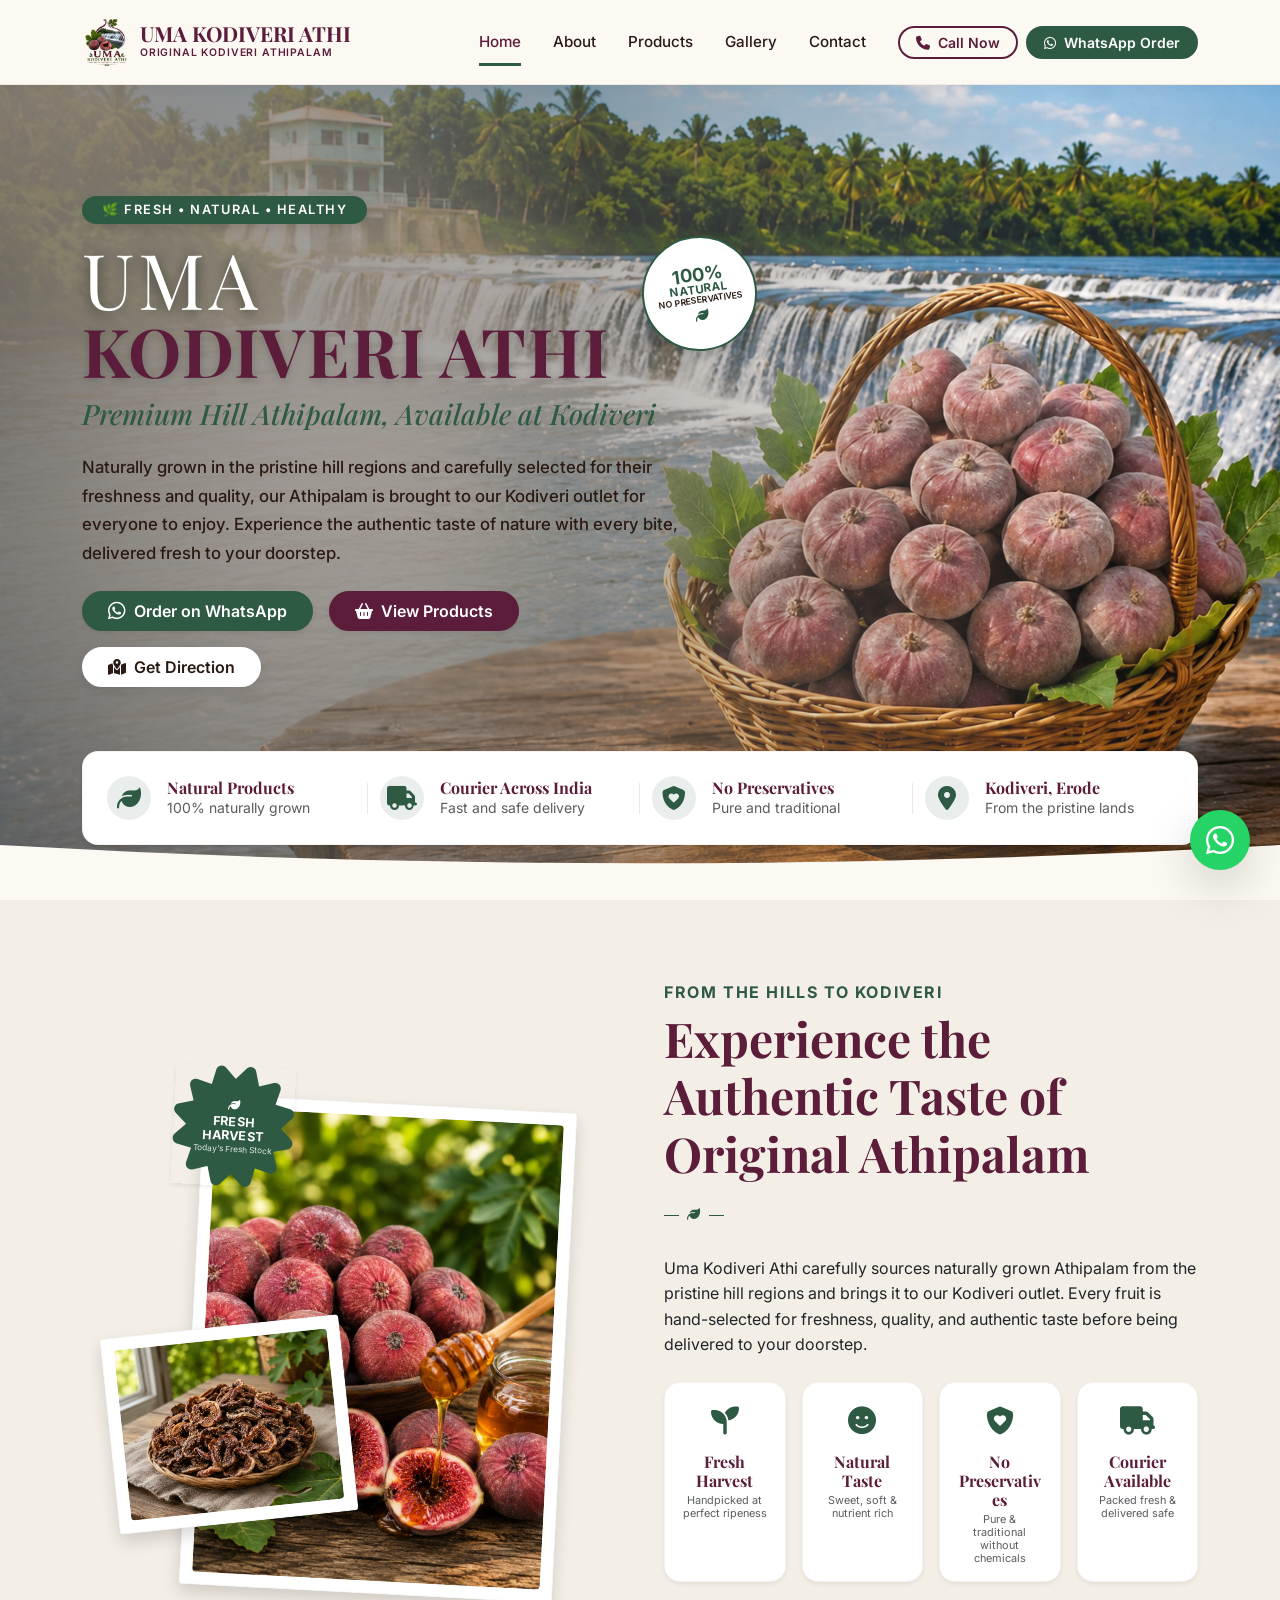
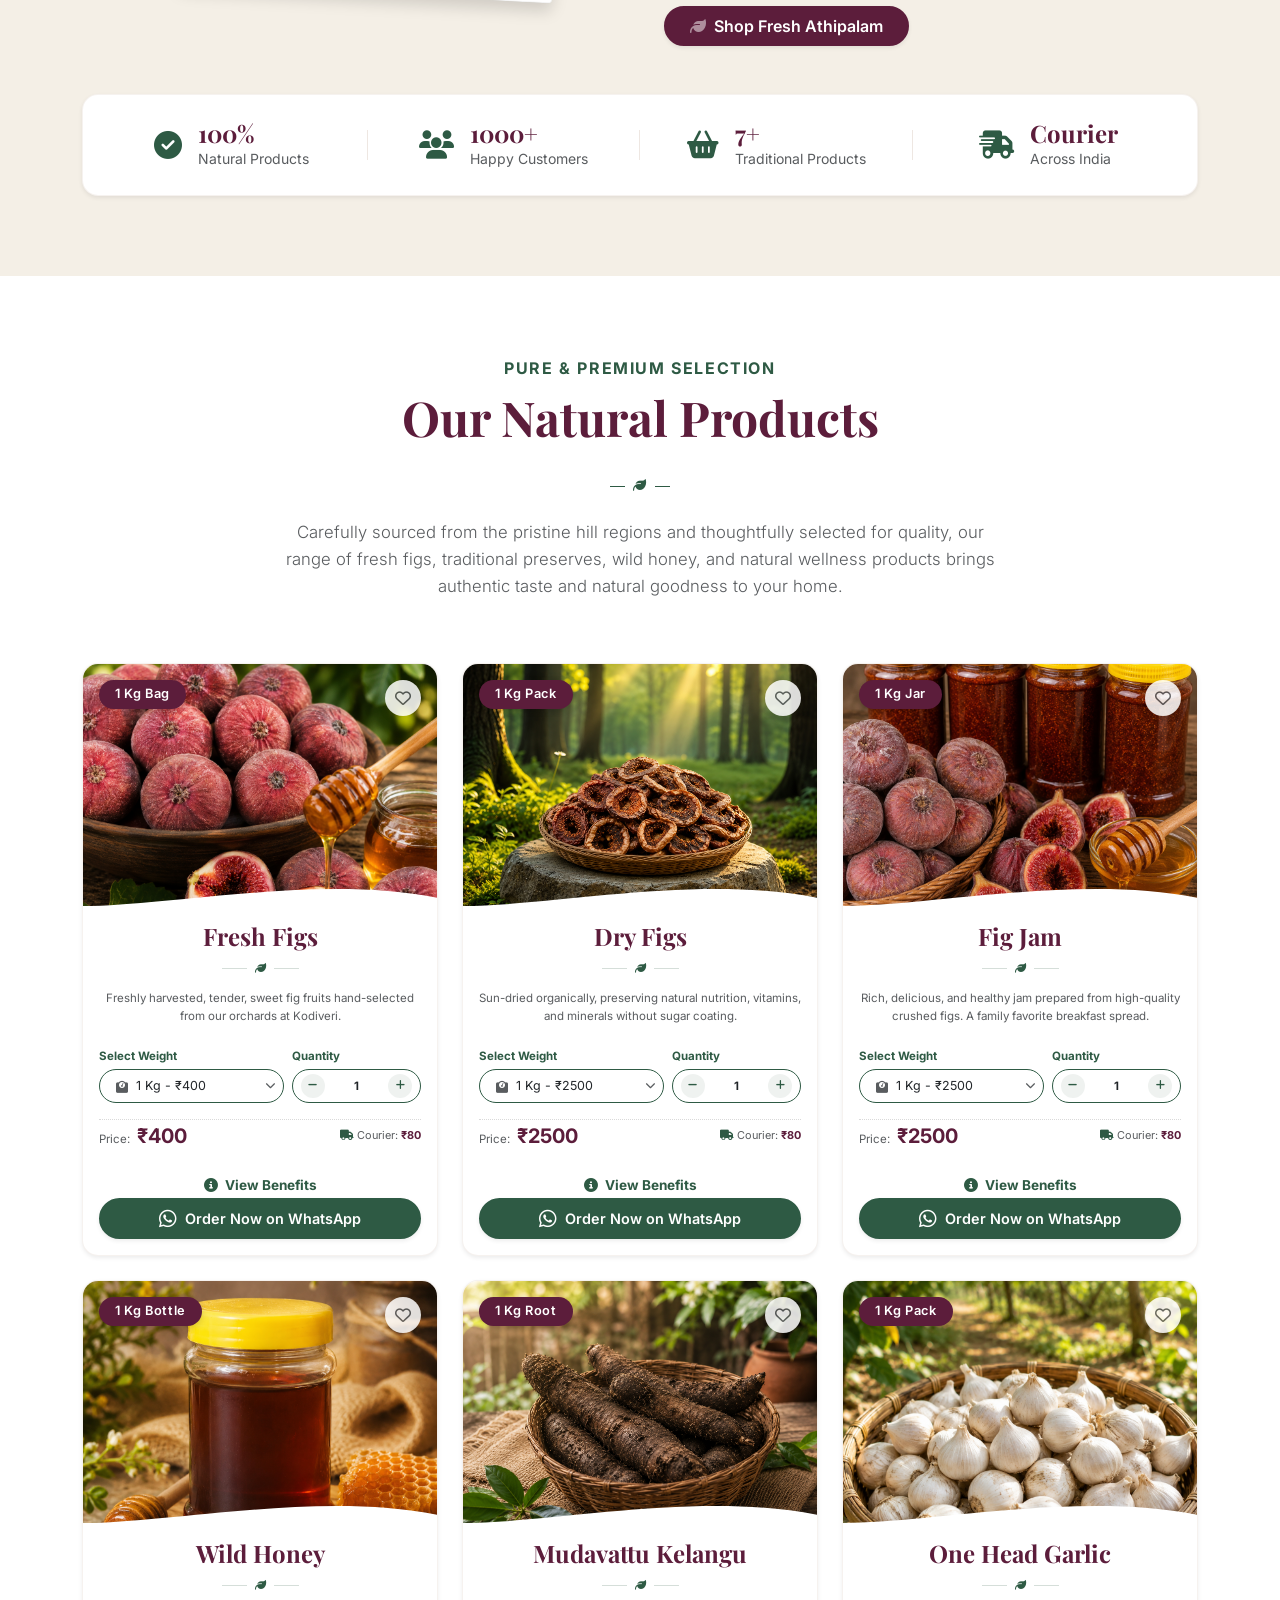
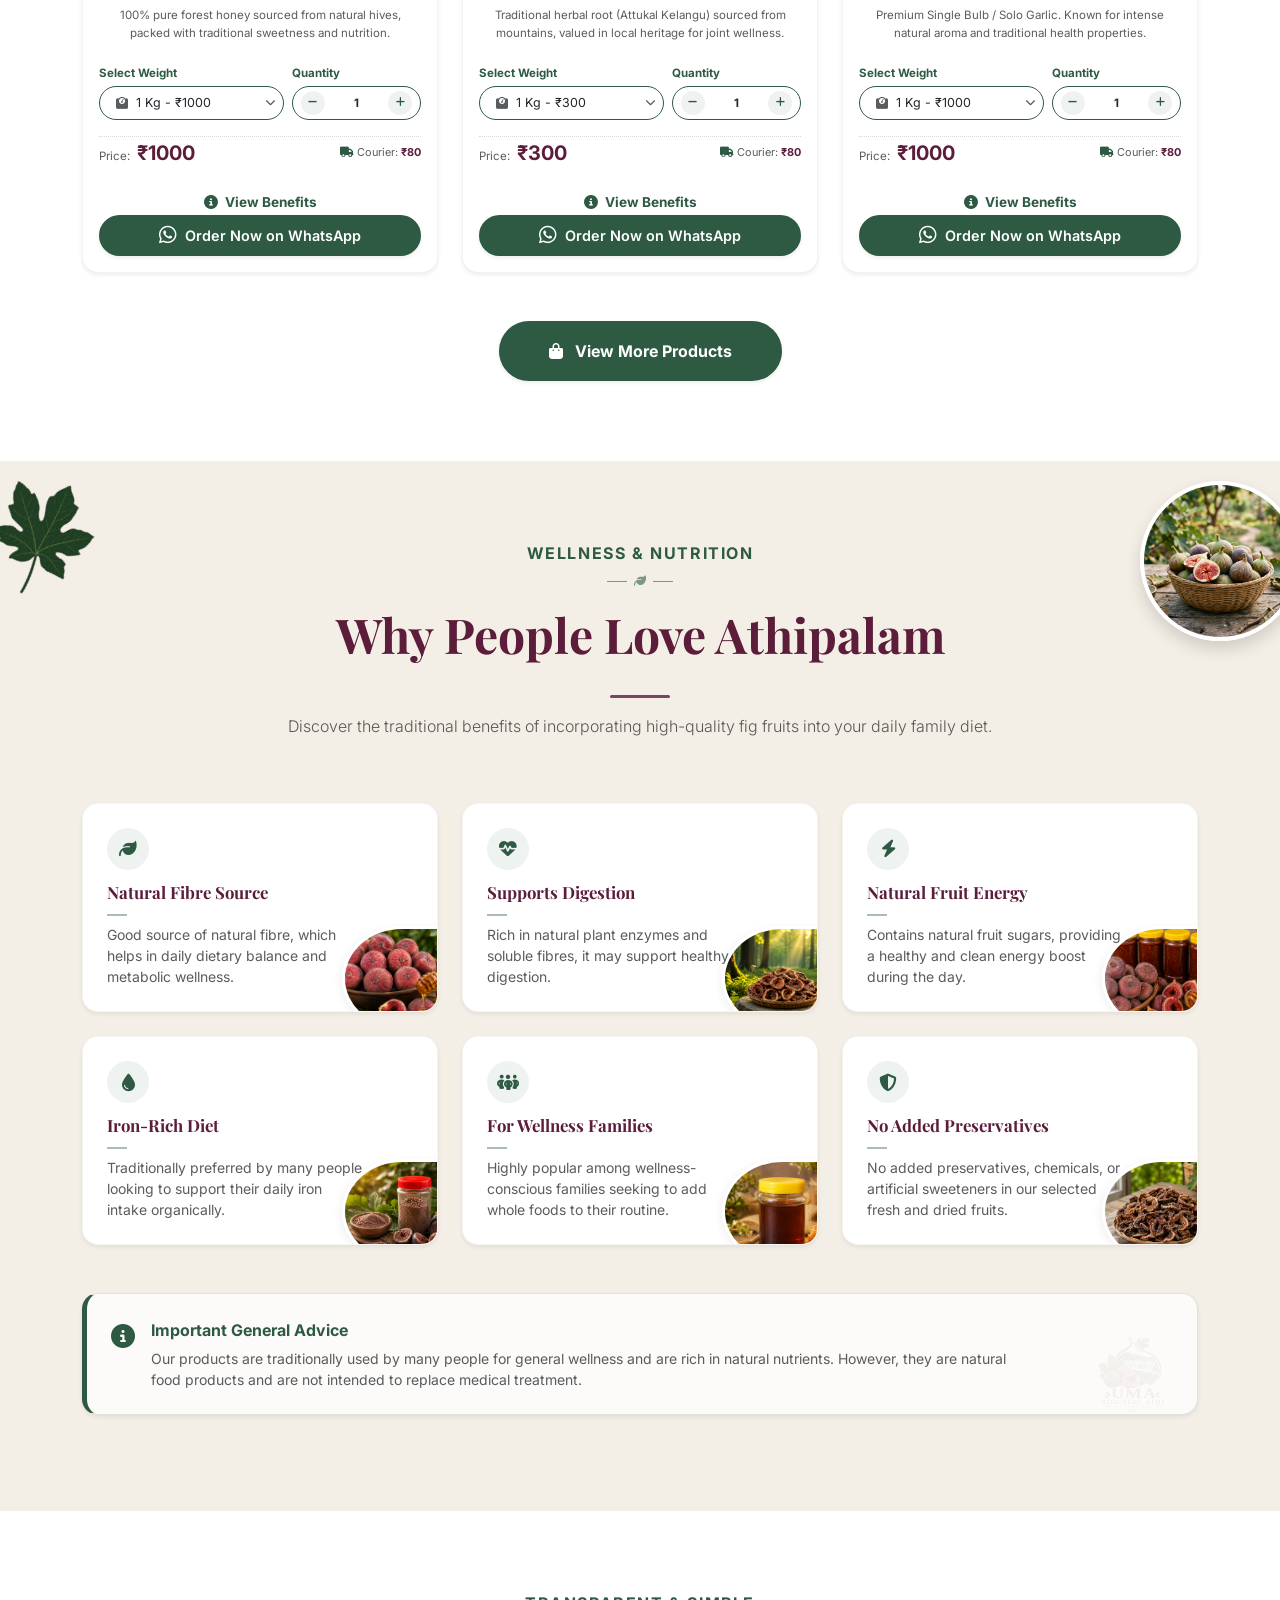
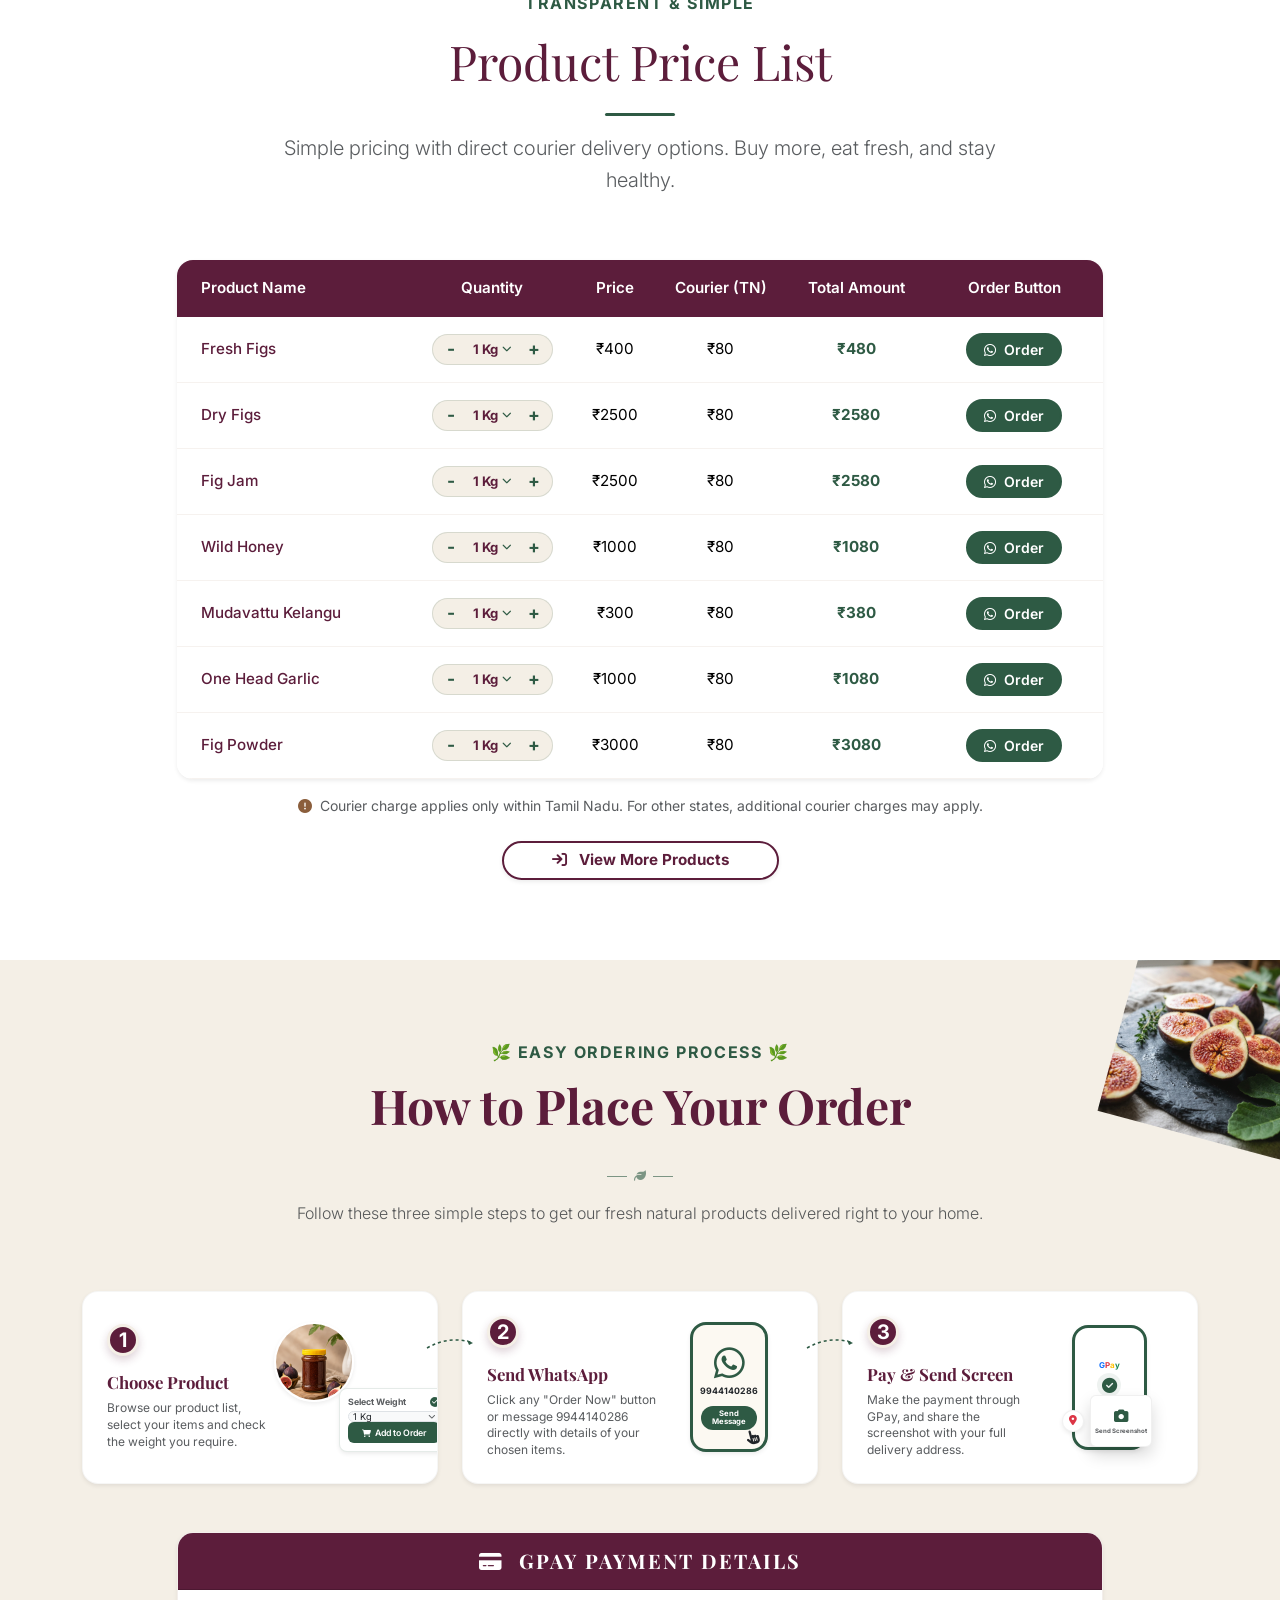
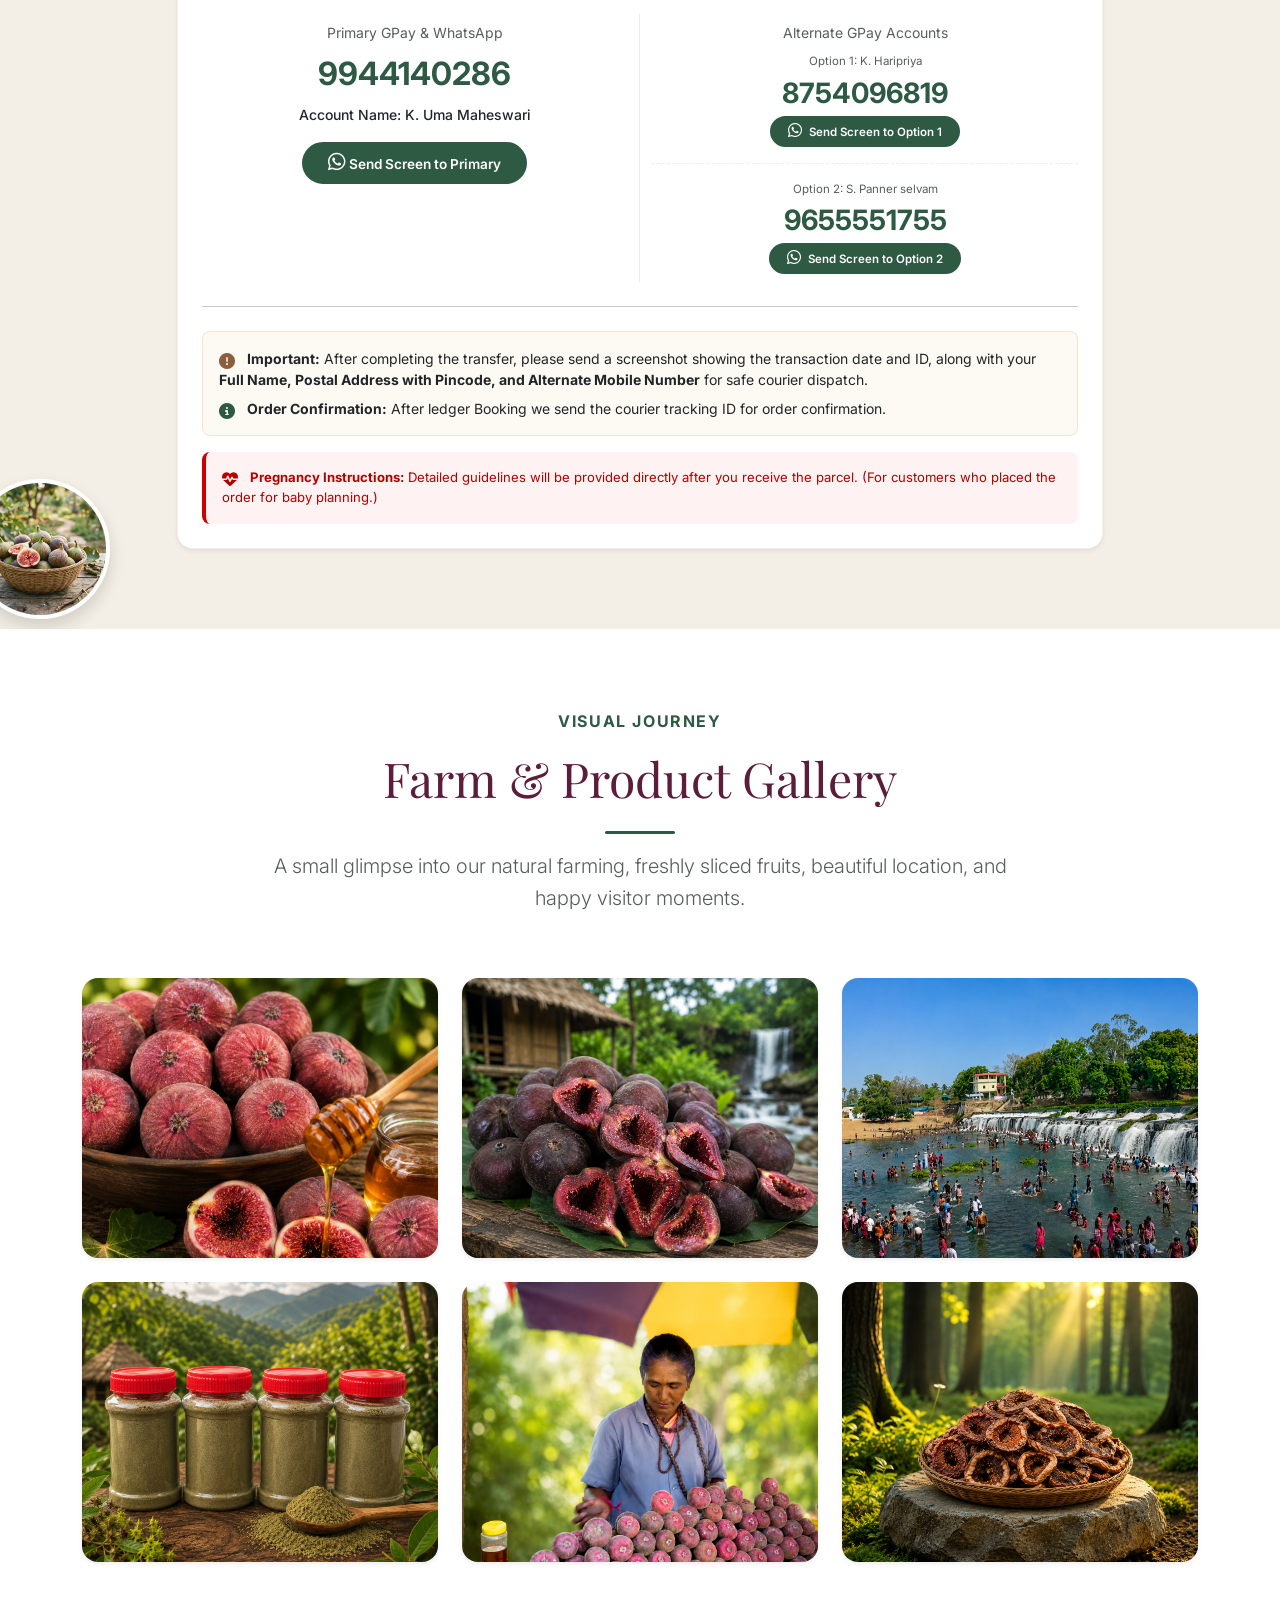
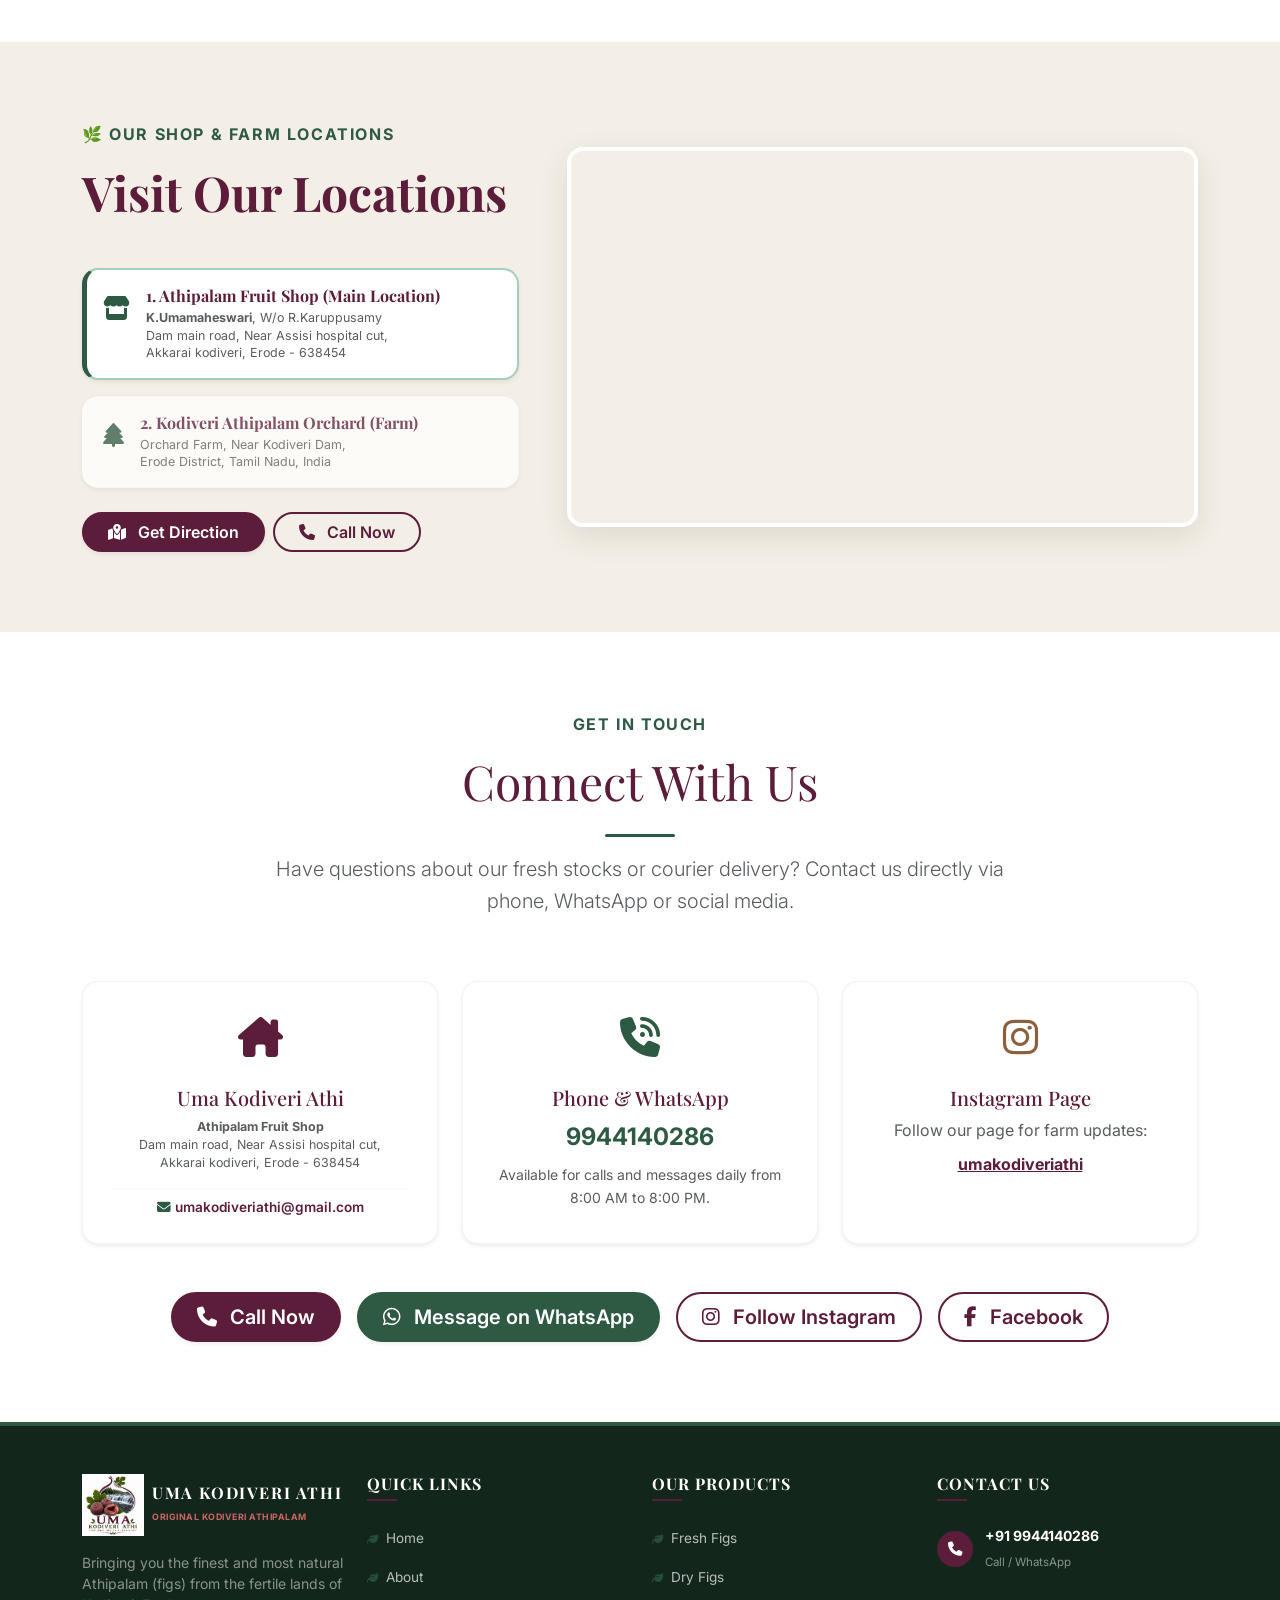
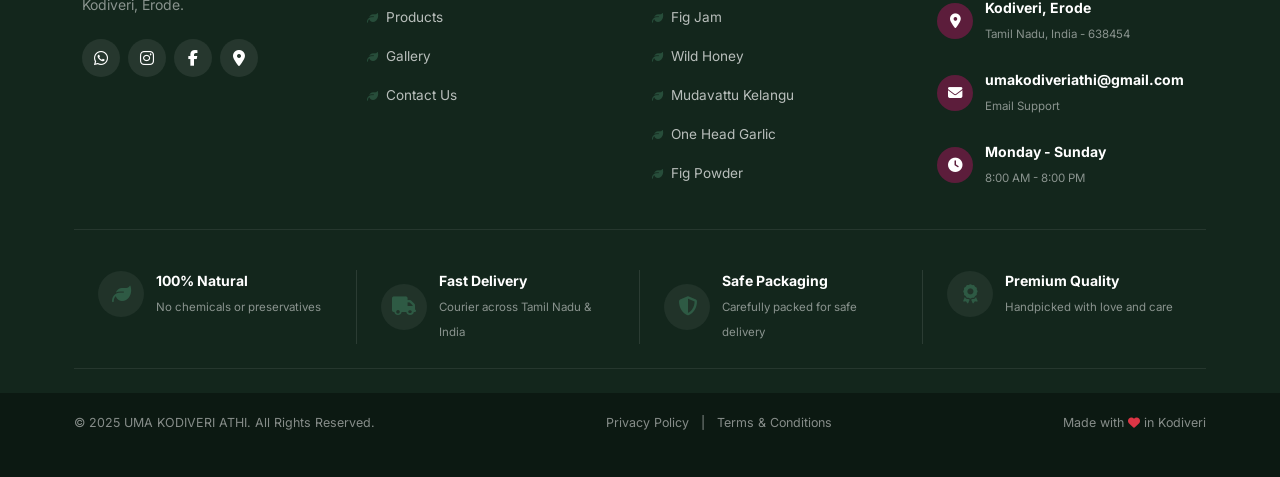
==== commit 5ef41934: "Initial commit" ====
--- a/index.html
+++ b/index.html
@@ -206,9 +206,7 @@
 
         <!-- 3. About Section -->
         <section id="about" class="about-section py-6 bg-cream-soft position-relative overflow-hidden">
-            <!-- Background Leaf Outline Vector Decorations -->
-            <div class="about-leaf-decor decor-top-left"></div>
-            <div class="about-leaf-decor decor-top-right"></div>
+
             
             <div class="container position-relative z-2">
                 <div class="row align-items-center g-5">
@@ -217,7 +215,7 @@
                         <div class="about-photos-container position-relative">
                             <!-- Main Photo Frame -->
                             <div class="about-photo-frame about-photo-main shadow">
-                                <img src="assets/images/fresh-figs.png" alt="Freshly harvested Kodiveri Athipalam" class="img-fluid rounded-1">
+                                <img src="assets/images/Fresh Figs/1.png" alt="Freshly harvested Kodiveri Athipalam" class="img-fluid rounded-1">
                                 <!-- Scalloped Badge -->
                                 <div class="scalloped-badge position-absolute shadow-sm">
                                     <i class="fa-solid fa-certificate scalloped-bg-icon"></i>
@@ -230,7 +228,7 @@
                             </div>
                             <!-- Sub Photo Frame (tilted cut figs) -->
                             <div class="about-photo-frame about-photo-sub shadow">
-                                <img src="assets/images/cut-figs.png" alt="Cut fresh Athipalam" class="img-fluid rounded-1">
+                                <img src="assets/images/Dry Figs/2.png" alt="Cut fresh Athipalam" class="img-fluid rounded-1">
                             </div>
                         </div>
                     </div>
@@ -440,7 +438,12 @@
                                 </div>
 
                                 <!-- Order Now Button -->
-                                <button class="btn btn-green w-100 py-2 rounded-pill shadow-sm d-flex align-items-center justify-content-center text-white btn-order-whatsapp mt-auto" style="font-size: 0.9rem;">
+                                <div class="text-center mb-2.5 mt-auto">
+                                    <a href="product-detail.html?product=fresh-figs" class="text-green fw-bold text-decoration-none" style="font-size: 0.85rem;">
+                                        <i class="fa-solid fa-circle-info me-1"></i> View Benefits
+                                    </a>
+                                </div>
+                                <button class="btn btn-green w-100 py-2 rounded-pill shadow-sm d-flex align-items-center justify-content-center text-white btn-order-whatsapp" style="font-size: 0.9rem;">
                                     <i class="fa-brands fa-whatsapp me-2 fs-5"></i> Order Now on WhatsApp
                                 </button>
 
@@ -526,7 +529,12 @@
                                 </div>
 
                                 <!-- Order Now Button -->
-                                <button class="btn btn-green w-100 py-2 rounded-pill shadow-sm d-flex align-items-center justify-content-center text-white btn-order-whatsapp mt-auto" style="font-size: 0.9rem;">
+                                <div class="text-center mb-2.5 mt-auto">
+                                    <a href="product-detail.html?product=dry-figs" class="text-green fw-bold text-decoration-none" style="font-size: 0.85rem;">
+                                        <i class="fa-solid fa-circle-info me-1"></i> View Benefits
+                                    </a>
+                                </div>
+                                <button class="btn btn-green w-100 py-2 rounded-pill shadow-sm d-flex align-items-center justify-content-center text-white btn-order-whatsapp" style="font-size: 0.9rem;">
                                     <i class="fa-brands fa-whatsapp me-2 fs-5"></i> Order Now on WhatsApp
                                 </button>
 
@@ -582,16 +590,16 @@
                                             <div class="input-pill-select d-flex align-items-center justify-content-between w-100 dropdown-toggle" data-bs-toggle="dropdown" data-bs-display="static" aria-expanded="false" style="cursor: pointer; padding-right: 8px;">
                                                 <div class="d-flex align-items-center">
                                                     <span class="text-muted ps-1" style="font-size: 0.75rem;"><i class="fa-solid fa-weight-scale"></i></span>
-                                                    <span class="selected-weight-display text-dark ps-2" style="font-size: 0.78rem;">1 Kg - &#8377;750</span>
+                                                    <span class="selected-weight-display text-dark ps-2" style="font-size: 0.78rem;">1 Kg - &#8377;2500</span>
                                                 </div>
                                                 <span class="dropdown-chevron text-muted" style="font-size: 0.65rem;"><i class="fa-solid fa-chevron-down"></i></span>
                                             </div>
                                             <ul class="dropdown-menu w-100 border-light-green shadow-sm rounded-3 py-1" style="font-size: 0.78rem;">
-                                                <li><a class="dropdown-item py-2 px-3 text-dark" href="#" data-value="250g" data-price="200" data-tag="250g Jar">250g - &#8377;200</a></li>
-                                                <li><a class="dropdown-item py-2 px-3 text-dark" href="#" data-value="500g" data-price="400" data-tag="500g Jar">500g - &#8377;400</a></li>
-                                                <li><a class="dropdown-item py-2 px-3 text-dark active-item" href="#" data-value="1 Kg" data-price="750" data-tag="1 Kg Jar">1 Kg - &#8377;750</a></li>
+                                                <li><a class="dropdown-item py-2 px-3 text-dark" href="#" data-value="250g" data-price="700" data-tag="250g Jar">250g - &#8377;700</a></li>
+                                                <li><a class="dropdown-item py-2 px-3 text-dark" href="#" data-value="500g" data-price="1300" data-tag="500g Jar">500g - &#8377;1300</a></li>
+                                                <li><a class="dropdown-item py-2 px-3 text-dark active-item" href="#" data-value="1 Kg" data-price="2500" data-tag="1 Kg Jar">1 Kg - &#8377;2500</a></li>
                                             </ul>
-                                            <input type="hidden" class="product-weight-select-value" value="1 Kg" data-price="750" data-tag="1 Kg Jar">
+                                            <input type="hidden" class="product-weight-select-value" value="1 Kg" data-price="2500" data-tag="1 Kg Jar">
                                         </div>
                                     </div>
                                     <div class="col-5">
@@ -606,12 +614,17 @@
 
                                 <!-- Price and Courier Row -->
                                 <div class="card-price-courier-row d-flex align-items-center justify-content-between pt-2.5 pb-1 mb-3">
-                                    <span class="extra-small text-muted">Price: <span class="total-price-amount fw-bold text-maroon fs-5 ms-1">&#8377;750</span></span>
+                                    <span class="extra-small text-muted">Price: <span class="total-price-amount fw-bold text-maroon fs-5 ms-1">&#8377;2500</span></span>
                                     <span class="courier-note text-muted extra-small" style="font-size: 0.68rem;"><i class="fa-solid fa-truck text-green me-0.5"></i> Courier: <span class="fw-bold text-maroon">&#8377;80</span></span>
                                 </div>
 
                                 <!-- Order Now Button -->
-                                <button class="btn btn-green w-100 py-2 rounded-pill shadow-sm d-flex align-items-center justify-content-center text-white btn-order-whatsapp mt-auto" style="font-size: 0.9rem;">
+                                <div class="text-center mb-2.5 mt-auto">
+                                    <a href="product-detail.html?product=fig-jam" class="text-green fw-bold text-decoration-none" style="font-size: 0.85rem;">
+                                        <i class="fa-solid fa-circle-info me-1"></i> View Benefits
+                                    </a>
+                                </div>
+                                <button class="btn btn-green w-100 py-2 rounded-pill shadow-sm d-flex align-items-center justify-content-center text-white btn-order-whatsapp" style="font-size: 0.9rem;">
                                     <i class="fa-brands fa-whatsapp me-2 fs-5"></i> Order Now on WhatsApp
                                 </button>
 
@@ -696,7 +709,12 @@
                                 </div>
 
                                 <!-- Order Now Button -->
-                                <button class="btn btn-green w-100 py-2 rounded-pill shadow-sm d-flex align-items-center justify-content-center text-white btn-order-whatsapp mt-auto" style="font-size: 0.9rem;">
+                                <div class="text-center mb-2.5 mt-auto">
+                                    <a href="product-detail.html?product=wild-honey" class="text-green fw-bold text-decoration-none" style="font-size: 0.85rem;">
+                                        <i class="fa-solid fa-circle-info me-1"></i> View Benefits
+                                    </a>
+                                </div>
+                                <button class="btn btn-green w-100 py-2 rounded-pill shadow-sm d-flex align-items-center justify-content-center text-white btn-order-whatsapp" style="font-size: 0.9rem;">
                                     <i class="fa-brands fa-whatsapp me-2 fs-5"></i> Order Now on WhatsApp
                                 </button>
 
@@ -781,7 +799,12 @@
                                 </div>
 
                                 <!-- Order Now Button -->
-                                <button class="btn btn-green w-100 py-2 rounded-pill shadow-sm d-flex align-items-center justify-content-center text-white btn-order-whatsapp mt-auto" style="font-size: 0.9rem;">
+                                <div class="text-center mb-2.5 mt-auto">
+                                    <a href="product-detail.html?product=mudavattu-kelangu" class="text-green fw-bold text-decoration-none" style="font-size: 0.85rem;">
+                                        <i class="fa-solid fa-circle-info me-1"></i> View Benefits
+                                    </a>
+                                </div>
+                                <button class="btn btn-green w-100 py-2 rounded-pill shadow-sm d-flex align-items-center justify-content-center text-white btn-order-whatsapp" style="font-size: 0.9rem;">
                                     <i class="fa-brands fa-whatsapp me-2 fs-5"></i> Order Now on WhatsApp
                                 </button>
 
@@ -837,16 +860,16 @@
                                             <div class="input-pill-select d-flex align-items-center justify-content-between w-100 dropdown-toggle" data-bs-toggle="dropdown" data-bs-display="static" aria-expanded="false" style="cursor: pointer; padding-right: 8px;">
                                                 <div class="d-flex align-items-center">
                                                     <span class="text-muted ps-1" style="font-size: 0.75rem;"><i class="fa-solid fa-weight-scale"></i></span>
-                                                    <span class="selected-weight-display text-dark ps-2" style="font-size: 0.78rem;">1 Kg - &#8377;800</span>
+                                                    <span class="selected-weight-display text-dark ps-2" style="font-size: 0.78rem;">1 Kg - &#8377;1000</span>
                                                 </div>
                                                 <span class="dropdown-chevron text-muted" style="font-size: 0.65rem;"><i class="fa-solid fa-chevron-down"></i></span>
                                             </div>
                                             <ul class="dropdown-menu w-100 border-light-green shadow-sm rounded-3 py-1" style="font-size: 0.78rem;">
-                                                <li><a class="dropdown-item py-2 px-3 text-dark" href="#" data-value="250g" data-price="250" data-tag="250g Pack">250g - &#8377;250</a></li>
-                                                <li><a class="dropdown-item py-2 px-3 text-dark" href="#" data-value="500g" data-price="450" data-tag="500g Pack">500g - &#8377;450</a></li>
-                                                <li><a class="dropdown-item py-2 px-3 text-dark active-item" href="#" data-value="1 Kg" data-price="800" data-tag="1 Kg Pack">1 Kg - &#8377;800</a></li>
+                                                <li><a class="dropdown-item py-2 px-3 text-dark" href="#" data-value="250g" data-price="300" data-tag="250g Pack">250g - &#8377;300</a></li>
+                                                <li><a class="dropdown-item py-2 px-3 text-dark" href="#" data-value="500g" data-price="550" data-tag="500g Pack">500g - &#8377;550</a></li>
+                                                <li><a class="dropdown-item py-2 px-3 text-dark active-item" href="#" data-value="1 Kg" data-price="1000" data-tag="1 Kg Pack">1 Kg - &#8377;1000</a></li>
                                             </ul>
-                                            <input type="hidden" class="product-weight-select-value" value="1 Kg" data-price="800" data-tag="1 Kg Pack">
+                                            <input type="hidden" class="product-weight-select-value" value="1 Kg" data-price="1000" data-tag="1 Kg Pack">
                                         </div>
                                     </div>
                                     <div class="col-5">
@@ -861,12 +884,17 @@
 
                                 <!-- Price and Courier Row -->
                                 <div class="card-price-courier-row d-flex align-items-center justify-content-between pt-2.5 pb-1 mb-3">
-                                    <span class="extra-small text-muted">Price: <span class="total-price-amount fw-bold text-maroon fs-5 ms-1">&#8377;800</span></span>
+                                    <span class="extra-small text-muted">Price: <span class="total-price-amount fw-bold text-maroon fs-5 ms-1">&#8377;1000</span></span>
                                     <span class="courier-note text-muted extra-small" style="font-size: 0.68rem;"><i class="fa-solid fa-truck text-green me-0.5"></i> Courier: <span class="fw-bold text-maroon">&#8377;80</span></span>
                                 </div>
 
                                 <!-- Order Now Button -->
-                                <button class="btn btn-green w-100 py-2 rounded-pill shadow-sm d-flex align-items-center justify-content-center text-white btn-order-whatsapp mt-auto" style="font-size: 0.9rem;">
+                                <div class="text-center mb-2.5 mt-auto">
+                                    <a href="product-detail.html?product=one-head-garlic" class="text-green fw-bold text-decoration-none" style="font-size: 0.85rem;">
+                                        <i class="fa-solid fa-circle-info me-1"></i> View Benefits
+                                    </a>
+                                </div>
+                                <button class="btn btn-green w-100 py-2 rounded-pill shadow-sm d-flex align-items-center justify-content-center text-white btn-order-whatsapp" style="font-size: 0.9rem;">
                                     <i class="fa-brands fa-whatsapp me-2 fs-5"></i> Order Now on WhatsApp
                                 </button>
 
@@ -931,7 +959,7 @@
                                 <div class="bg-green my-2" style="width: 20px; height: 2px; opacity: 0.4;"></div>
                                 <p class="card-text text-muted small mb-0 pe-5" style="line-height: 1.5;">Good source of natural fibre, which helps in daily dietary balance and metabolic wellness.</p>
                             </div>
-                            <img src="assets/images/fresh-figs.png" alt="Fresh Figs" class="benefit-card-decor-img">
+                            <img src="assets/images/Fresh Figs/1.png" alt="Fresh Figs" class="benefit-card-decor-img">
                         </div>
                     </div>
                     <!-- Benefit 2 -->
@@ -945,7 +973,7 @@
                                 <div class="bg-green my-2" style="width: 20px; height: 2px; opacity: 0.4;"></div>
                                 <p class="card-text text-muted small mb-0 pe-5" style="line-height: 1.5;">Rich in natural plant enzymes and soluble fibres, it may support healthy digestion.</p>
                             </div>
-                            <img src="assets/images/dry-figs.png" alt="Dry Figs" class="benefit-card-decor-img">
+                            <img src="assets/images/Dry Figs/1.png" alt="Dry Figs" class="benefit-card-decor-img">
                         </div>
                     </div>
                     <!-- Benefit 3 -->
@@ -959,7 +987,7 @@
                                 <div class="bg-green my-2" style="width: 20px; height: 2px; opacity: 0.4;"></div>
                                 <p class="card-text text-muted small mb-0 pe-5" style="line-height: 1.5;">Contains natural fruit sugars, providing a healthy and clean energy boost during the day.</p>
                             </div>
-                            <img src="assets/images/fresh-figs.png" alt="Fresh Figs" class="benefit-card-decor-img">
+                            <img src="assets/images/Fig Jam/1.png" alt="Fig Jam" class="benefit-card-decor-img">
                         </div>
                     </div>
                     <!-- Benefit 4 -->
@@ -973,7 +1001,7 @@
                                 <div class="bg-green my-2" style="width: 20px; height: 2px; opacity: 0.4;"></div>
                                 <p class="card-text text-muted small mb-0 pe-5" style="line-height: 1.5;">Traditionally preferred by many people looking to support their daily iron intake organically.</p>
                             </div>
-                            <img src="assets/images/cut-figs.png" alt="Cut Figs" class="benefit-card-decor-img">
+                            <img src="assets/images/Fig Powder/1.png" alt="Fig Powder" class="benefit-card-decor-img">
                         </div>
                     </div>
                     <!-- Benefit 5 -->
@@ -987,7 +1015,7 @@
                                 <div class="bg-green my-2" style="width: 20px; height: 2px; opacity: 0.4;"></div>
                                 <p class="card-text text-muted small mb-0 pe-5" style="line-height: 1.5;">Highly popular among wellness-conscious families seeking to add whole foods to their routine.</p>
                             </div>
-                            <img src="assets/images/fresh-figs.png" alt="Fresh Figs" class="benefit-card-decor-img">
+                            <img src="assets/images/Wild Honey/1.png" alt="Wild Honey" class="benefit-card-decor-img">
                         </div>
                     </div>
                     <!-- Benefit 6 -->
@@ -1001,7 +1029,7 @@
                                 <div class="bg-green my-2" style="width: 20px; height: 2px; opacity: 0.4;"></div>
                                 <p class="card-text text-muted small mb-0 pe-5" style="line-height: 1.5;">No added preservatives, chemicals, or artificial sweeteners in our selected fresh and dried fruits.</p>
                             </div>
-                            <img src="assets/images/dry-figs.png" alt="Dry Figs" class="benefit-card-decor-img">
+                            <img src="assets/images/Dry Figs/2.png" alt="Dry Figs" class="benefit-card-decor-img">
                         </div>
                     </div>
                 </div>
@@ -1016,7 +1044,7 @@
                             <div class="position-relative" style="z-index: 2;">
                                 <span class="fw-bold text-green d-block mb-1 fs-6">Important General Advice</span>
                                 <p class="mb-0 text-muted small" style="max-width: 85%; line-height: 1.5;">
-                                    Our products are traditionally used by many people for general wellness and are rich in natural nutrients. However, they are not intended to replace medical treatment. Please consult a doctor for medical conditions, pregnancy, diabetes, PCOD, or cancer-related diet guidance before making regular changes.
+                                    Our products are traditionally used by many people for general wellness and are rich in natural nutrients. However, they are natural food products and are not intended to replace medical treatment.
                                 </p>
                             </div>
                             <img src="assets/images/logo.png" alt="Logo Watermark" class="position-absolute end-0 bottom-0 mb-0 me-4" style="height: 80px; opacity: 0.05; pointer-events: none;">
@@ -1119,17 +1147,17 @@
                                                     <i class="fa-solid fa-chevron-down text-green" style="font-size: 0.6rem;"></i>
                                                 </a>
                                                 <ul class="dropdown-menu table-weight-dropdown shadow border-0 py-1" style="font-size: 0.78rem;">
-                                                    <li><a class="dropdown-item py-1.5 px-3 text-dark" href="#" data-value="250g" data-price="200" data-courier="50">250g</a></li>
-                                                    <li><a class="dropdown-item py-1.5 px-3 text-dark" href="#" data-value="500g" data-price="400" data-courier="60">500g</a></li>
-                                                    <li><a class="dropdown-item py-1.5 px-3 text-dark active-item" href="#" data-value="1 Kg" data-price="750" data-courier="80">1 Kg</a></li>
+                                                    <li><a class="dropdown-item py-1.5 px-3 text-dark" href="#" data-value="250g" data-price="700" data-courier="50">250g</a></li>
+                                                    <li><a class="dropdown-item py-1.5 px-3 text-dark" href="#" data-value="500g" data-price="1300" data-courier="60">500g</a></li>
+                                                    <li><a class="dropdown-item py-1.5 px-3 text-dark active-item" href="#" data-value="1 Kg" data-price="2500" data-courier="80">1 Kg</a></li>
                                                 </ul>
                                                 <button class="btn btn-sm btn-table-weight-plus p-0 border-0 bg-transparent text-green fw-bold" style="width: 20px; height: 20px; font-size: 1.1rem; line-height: 0.8;">+</button>
-                                                <input type="hidden" class="table-weight-select-value" value="1 Kg" data-price="750" data-courier="80">
+                                                <input type="hidden" class="table-weight-select-value" value="1 Kg" data-price="2500" data-courier="80">
                                             </div>
                                         </td>
-                                        <td class="py-3 table-row-price">&#8377;750</td>
+                                        <td class="py-3 table-row-price">&#8377;2500</td>
                                         <td class="py-3 table-row-courier">&#8377;80</td>
-                                        <td class="py-3 fw-bold text-green table-row-total">&#8377;830</td>
+                                        <td class="py-3 fw-bold text-green table-row-total">&#8377;2580</td>
                                         <td class="py-3 px-4">
                                             <button class="btn btn-green btn-sm rounded-pill text-white px-3 btn-table-order">
                                                 <i class="fa-brands fa-whatsapp me-1"></i> Order
@@ -1200,17 +1228,17 @@
                                                     <i class="fa-solid fa-chevron-down text-green" style="font-size: 0.6rem;"></i>
                                                 </a>
                                                 <ul class="dropdown-menu table-weight-dropdown shadow border-0 py-1" style="font-size: 0.78rem;">
-                                                    <li><a class="dropdown-item py-1.5 px-3 text-dark" href="#" data-value="250g" data-price="250" data-courier="50">250g</a></li>
-                                                    <li><a class="dropdown-item py-1.5 px-3 text-dark" href="#" data-value="500g" data-price="450" data-courier="60">500g</a></li>
-                                                    <li><a class="dropdown-item py-1.5 px-3 text-dark active-item" href="#" data-value="1 Kg" data-price="800" data-courier="80">1 Kg</a></li>
+                                                    <li><a class="dropdown-item py-1.5 px-3 text-dark" href="#" data-value="250g" data-price="300" data-courier="50">250g</a></li>
+                                                    <li><a class="dropdown-item py-1.5 px-3 text-dark" href="#" data-value="500g" data-price="550" data-courier="60">500g</a></li>
+                                                    <li><a class="dropdown-item py-1.5 px-3 text-dark active-item" href="#" data-value="1 Kg" data-price="1000" data-courier="80">1 Kg</a></li>
                                                 </ul>
                                                 <button class="btn btn-sm btn-table-weight-plus p-0 border-0 bg-transparent text-green fw-bold" style="width: 20px; height: 20px; font-size: 1.1rem; line-height: 0.8;">+</button>
-                                                <input type="hidden" class="table-weight-select-value" value="1 Kg" data-price="800" data-courier="80">
+                                                <input type="hidden" class="table-weight-select-value" value="1 Kg" data-price="1000" data-courier="80">
                                             </div>
                                         </td>
-                                        <td class="py-3 table-row-price">&#8377;800</td>
+                                        <td class="py-3 table-row-price">&#8377;1000</td>
                                         <td class="py-3 table-row-courier">&#8377;80</td>
-                                        <td class="py-3 fw-bold text-green table-row-total">&#8377;880</td>
+                                        <td class="py-3 fw-bold text-green table-row-total">&#8377;1080</td>
                                         <td class="py-3 px-4">
                                             <button class="btn btn-green btn-sm rounded-pill text-white px-3 btn-table-order">
                                                 <i class="fa-brands fa-whatsapp me-1"></i> Order
@@ -1227,17 +1255,17 @@
                                                     <i class="fa-solid fa-chevron-down text-green" style="font-size: 0.6rem;"></i>
                                                 </a>
                                                 <ul class="dropdown-menu table-weight-dropdown shadow border-0 py-1" style="font-size: 0.78rem;">
-                                                    <li><a class="dropdown-item py-1.5 px-3 text-dark" href="#" data-value="250g" data-price="350" data-courier="50">250g</a></li>
-                                                    <li><a class="dropdown-item py-1.5 px-3 text-dark" href="#" data-value="500g" data-price="650" data-courier="60">500g</a></li>
-                                                    <li><a class="dropdown-item py-1.5 px-3 text-dark active-item" href="#" data-value="1 Kg" data-price="1200" data-courier="80">1 Kg</a></li>
+                                                    <li><a class="dropdown-item py-1.5 px-3 text-dark" href="#" data-value="250g" data-price="850" data-courier="50">250g</a></li>
+                                                    <li><a class="dropdown-item py-1.5 px-3 text-dark" href="#" data-value="500g" data-price="1600" data-courier="60">500g</a></li>
+                                                    <li><a class="dropdown-item py-1.5 px-3 text-dark active-item" href="#" data-value="1 Kg" data-price="3000" data-courier="80">1 Kg</a></li>
                                                 </ul>
                                                 <button class="btn btn-sm btn-table-weight-plus p-0 border-0 bg-transparent text-green fw-bold" style="width: 20px; height: 20px; font-size: 1.1rem; line-height: 0.8;">+</button>
-                                                <input type="hidden" class="table-weight-select-value" value="1 Kg" data-price="1200" data-courier="80">
+                                                <input type="hidden" class="table-weight-select-value" value="1 Kg" data-price="3000" data-courier="80">
                                             </div>
                                         </td>
-                                        <td class="py-3 table-row-price">&#8377;1200</td>
+                                        <td class="py-3 table-row-price">&#8377;3000</td>
                                         <td class="py-3 table-row-courier">&#8377;80</td>
-                                        <td class="py-3 fw-bold text-green table-row-total">&#8377;1280</td>
+                                        <td class="py-3 fw-bold text-green table-row-total">&#8377;3080</td>
                                         <td class="py-3 px-4">
                                             <button class="btn btn-green btn-sm rounded-pill text-white px-3 btn-table-order">
                                                 <i class="fa-brands fa-whatsapp me-1"></i> Order
@@ -1298,7 +1326,7 @@
                                 <div class="col-sm-5 col-12 d-flex justify-content-center">
                                     <div class="position-relative d-flex align-items-center justify-content-center" style="min-height: 140px; padding: 10px;">
                                         <!-- Floating Basket Image -->
-                                        <img src="assets/images/fresh-figs.png" alt="Fresh Figs Basket" class="rounded-circle border border-2 border-white shadow-sm position-absolute" style="width: 80px; height: 80px; object-fit: cover; top: 5px; right: 5px; z-index: 1;">
+                                        <img src="assets/images/Fig Jam/4.png" alt="Fresh Figs Basket" class="rounded-circle border border-2 border-white shadow-sm position-absolute" style="width: 80px; height: 80px; object-fit: cover; top: 5px; right: 5px; z-index: 1;">
                                         
                                         <!-- Selector Box Mockup -->
                                         <div class="shadow-sm rounded-3 border p-2 bg-white text-start position-absolute" style="width: 110px; font-size: 0.62rem; bottom: 5px; left: 0px; z-index: 2; border: 1px solid rgba(46,90,68,0.12) !important;">
@@ -1436,10 +1464,20 @@
                                 
                                 <hr class="my-4 opacity-10">
                                 
-                                <div class="payment-address-note p-3 rounded-3 bg-cream-soft border border-warning-subtle text-start" style="background-color: #fdfaf3 !important; border: 1px solid rgba(230, 92, 0, 0.15) !important;">
-                                    <p class="mb-0 text-dark small" style="line-height: 1.5;">
+                                <div class="payment-address-note p-3 rounded-3 bg-cream-soft border border-warning-subtle text-start mb-3" style="background-color: #fdfaf3 !important; border: 1px solid rgba(230, 92, 0, 0.15) !important;">
+                                    <p class="mb-2 text-dark small" style="line-height: 1.5;">
                                         <i class="fa-solid fa-circle-exclamation text-earth me-2 align-middle fs-6"></i>
                                         <strong>Important:</strong> After completing the transfer, please send a screenshot showing the transaction date and ID, along with your <strong>Full Name, Postal Address with Pincode, and Alternate Mobile Number</strong> for safe courier dispatch.
+                                    </p>
+                                    <p class="mb-0 text-dark small" style="line-height: 1.5;">
+                                        <i class="fa-solid fa-circle-info text-green me-2 align-middle fs-6"></i>
+                                        <strong>Order Confirmation:</strong> After ledger Booking we send the courier tracking ID for order confirmation.
+                                    </p>
+                                </div>
+                                <div class="alert alert-danger border-0 rounded-3 text-start p-3 mb-0" style="background-color: #fff2f2; color: #b30000; font-size: 0.82rem; border-left: 4px solid #cc0000 !important; line-height: 1.5;">
+                                    <p class="mb-0">
+                                        <i class="fa-solid fa-heart-pulse me-2 align-middle fs-6"></i>
+                                        <strong>Pregnancy Instructions:</strong> Detailed guidelines will be provided directly after you receive the parcel. (For customers who placed the order for baby planning.)
                                     </p>
                                 </div>
                             </div>
@@ -1465,7 +1503,7 @@
                     <!-- Item 1: Fresh Athipalam -->
                     <div class="col-sm-6 col-md-4 gallery-item-col">
                         <div class="gallery-card rounded-4 overflow-hidden shadow-sm position-relative">
-                            <img src="assets/images/fresh-figs.png" class="img-fluid gallery-img w-100" alt="Fresh Athipalam on Farm">
+                            <img src="assets/images/Fresh Figs/1.png" class="img-fluid gallery-img w-100" alt="Fresh Athipalam on Farm">
                             <div class="gallery-hover-overlay d-flex flex-column justify-content-end p-3">
                                 <span class="gallery-title text-white fw-bold">Fresh Athipalam</span>
                                 <span class="gallery-subtitle text-white-50 small">Harvested directly from orchard trees</span>
@@ -1475,7 +1513,7 @@
                     <!-- Item 2: Cut Athipalam -->
                     <div class="col-sm-6 col-md-4 gallery-item-col">
                         <div class="gallery-card rounded-4 overflow-hidden shadow-sm position-relative">
-                            <img src="assets/images/cut-figs.png" class="img-fluid gallery-img w-100" alt="Cut Athipalam texture">
+                            <img src="assets/images/Fresh Figs/3.png" class="img-fluid gallery-img w-100" alt="Cut Athipalam texture">
                             <div class="gallery-hover-overlay d-flex flex-column justify-content-end p-3">
                                 <span class="gallery-title text-white fw-bold">Cut Athipalam</span>
                                 <span class="gallery-subtitle text-white-50 small">Rich internal texture filled with sweetness</span>
@@ -1485,40 +1523,40 @@
                     <!-- Item 3: Kodiveri waterfall -->
                     <div class="col-sm-6 col-md-4 gallery-item-col">
                         <div class="gallery-card rounded-4 overflow-hidden shadow-sm position-relative">
-                            <img src="assets/images/kodiveri-waterfall.png" class="img-fluid gallery-img w-100" alt="Kodiveri waterfall check dam Erode">
+                            <img src="assets/images/Kodi.png" class="img-fluid gallery-img w-100" alt="Kodiveri waterfall check dam Erode">
                             <div class="gallery-hover-overlay d-flex flex-column justify-content-end p-3">
                                 <span class="gallery-title text-white fw-bold">Kodiveri Waterfall</span>
-                                <span class="gallery-subtitle text-white-50 small">The natural water source of Erode valleys</span>
+                                <span class="gallery-subtitle text-white-50-50 small" style="color: rgba(255,255,255,0.7) !important;">The natural water source of Erode valleys</span>
                             </div>
                         </div>
                     </div>
                     <!-- Item 4: Product packaging -->
                     <div class="col-sm-6 col-md-4 gallery-item-col">
                         <div class="gallery-card rounded-4 overflow-hidden shadow-sm position-relative">
-                            <img src="assets/images/product-packaging.png" class="img-fluid gallery-img w-100" alt="Uma Kodiveri Athi Product packaging">
+                            <img src="assets/images/Neel avuri/3.png" class="img-fluid gallery-img w-100" alt="Uma Kodiveri Athi Product packaging">
                             <div class="gallery-hover-overlay d-flex flex-column justify-content-end p-3">
                                 <span class="gallery-title text-white fw-bold">Product Packaging</span>
-                                <span class="gallery-subtitle text-white-50 small">Neatly packed natural pouches & boxes</span>
+                                <span class="gallery-subtitle text-white-50-50 small" style="color: rgba(255,255,255,0.7) !important;">Neatly packed natural pouches & boxes</span>
                             </div>
                         </div>
                     </div>
                     <!-- Item 5: Customer visit photos -->
                     <div class="col-sm-6 col-md-4 gallery-item-col">
                         <div class="gallery-card rounded-4 overflow-hidden shadow-sm position-relative">
-                            <img src="assets/images/customer-visit.png" class="img-fluid gallery-img w-100" alt="Customer visiting our fig orchard">
+                            <img src="assets/images/4.png" class="img-fluid gallery-img w-100" alt="Customer visiting our fig orchard">
                             <div class="gallery-hover-overlay d-flex flex-column justify-content-end p-3">
                                 <span class="gallery-title text-white fw-bold">Customer Visit</span>
-                                <span class="gallery-subtitle text-white-50 small">Sharing organic farm tours with families</span>
+                                <span class="gallery-subtitle text-white-50-50 small" style="color: rgba(255,255,255,0.7) !important;">Sharing organic farm tours with families</span>
                             </div>
                         </div>
                     </div>
                     <!-- Item 6: Dry Athipalam -->
                     <div class="col-sm-6 col-md-4 gallery-item-col">
                         <div class="gallery-card rounded-4 overflow-hidden shadow-sm position-relative">
-                            <img src="assets/images/dry-figs.png" class="img-fluid gallery-img w-100" alt="Sun dried organically processed fig products">
+                            <img src="assets/images/Dry Figs/1.png" class="img-fluid gallery-img w-100" alt="Sun dried organically processed fig products">
                             <div class="gallery-hover-overlay d-flex flex-column justify-content-end p-3">
                                 <span class="gallery-title text-white fw-bold">Sundried Dry Figs</span>
-                                <span class="gallery-subtitle text-white-50 small">Organically processed dried fruits</span>
+                                <span class="gallery-subtitle text-white-50-50 small" style="color: rgba(255,255,255,0.7) !important;">Organically processed dried fruits</span>
                             </div>
                         </div>
                     </div>
@@ -1532,35 +1570,56 @@
                 <div class="row align-items-center g-5">
                     <div class="col-lg-5" id="locationInfo">
                         <div class="section-header-left mb-4">
-                            <span class="text-green text-uppercase fw-bold tracking-wider fs-6 d-block mb-2">🌿 Visit Our Kodiveri Outlet</span>
-                            <h2 class="display-5 section-title text-maroon mt-2">Visit Us at Kodiveri</h2>
-                        </div>
-                        <p class="lead text-dark mb-4" style="font-size: 1.1rem; line-height: 1.6;">
-                            Experience the freshness of naturally sourced hill products at Uma Kodiveri Athi. We bring premium Athipalam from the hill regions to our Kodiveri outlet, where you can purchase fresh figs and traditional natural products directly.
-                        </p>
-                        <p class="text-muted mb-4">
-                            Whether you're visiting Kodiveri Dam, Gobichettipalayam, Sathyamangalam, or Erode, stop by and discover our carefully selected products.
-                        </p>
-                        <p class="text-green fw-semibold mb-4" style="font-size: 0.95rem;">
-                            📲 Contact us before your visit to ensure fresh stock is available.
-                        </p>
+                            <span class="text-green text-uppercase fw-bold tracking-wider fs-6 d-block mb-2">🌿 Our Shop & Farm Locations</span>
+                            <h2 class="display-5 section-title text-maroon mt-2 serif-font">Visit Our Locations</h2>
+                        </div>
+                        
+                        <!-- Location Selection Cards -->
+                        <div class="d-flex flex-column gap-3 mb-4">
+                            <!-- Location 1: Fruit Shop -->
+                            <div class="card location-select-card border border-2 border-success-subtle shadow-sm p-3 rounded-4" style="cursor: pointer; border-left: 5px solid var(--color-green) !important; background-color: var(--color-white);" onclick="switchLocation('shop', 'https://maps.google.com/maps?q=11.462505,77.3049383&z=16&output=embed', 'https://www.google.com/maps/place/11%C2%B027\'45.0%22N+77%C2%B018\'17.8%22E/@11.462505,77.3023634,17z/data=!3m1!4b1!4m4!3m3!8m2!3d11.462505!4d77.3049383')">
+                                <div class="d-flex align-items-start gap-3">
+                                    <div class="text-green fs-4 mt-1"><i class="fa-solid fa-store"></i></div>
+                                    <div class="text-start">
+                                        <h4 class="h6 fw-bold text-maroon mb-1">1. Athipalam Fruit Shop (Main Location)</h4>
+                                        <p class="text-muted mb-0 small" style="line-height: 1.4; font-size: 0.78rem;">
+                                            <strong>K.Umamaheswari</strong>, W/o R.Karuppusamy<br>
+                                            Dam main road, Near Assisi hospital cut,<br>
+                                            Akkarai kodiveri, Erode - 638454
+                                        </p>
+                                    </div>
+                                </div>
+                            </div>
+                            
+                            <!-- Location 2: Orchard -->
+                            <div class="card location-select-card border border-light shadow-sm p-3 rounded-4 opacity-75" style="cursor: pointer; border-left: 5px solid transparent !important; background-color: var(--color-white);" onclick="switchLocation('orchard', 'https://www.google.com/maps/embed?pb=!1m18!1m12!1m3!1d3910.7431267868356!2d77.2922119!3d11.5303766!2m3!1f0!2f0!3f0!3m2!1i1024!2i768!4f13.1!3m3!1m2!1s0x3ba91c0fffaaaaaa%3A0x6b245e2c5aa81ba5!2sKodiveri%20Dam!5e0!3m2!1sen!2sin!4v1700000000000!5m2!1sen!2sin', 'https://maps.app.goo.gl/kX1nNocv6b88Lba5A')">
+                                <div class="d-flex align-items-start gap-3">
+                                    <div class="text-green fs-4 mt-1"><i class="fa-solid fa-tree"></i></div>
+                                    <div class="text-start">
+                                        <h4 class="h6 fw-bold text-maroon mb-1">2. Kodiveri Athipalam Orchard (Farm)</h4>
+                                        <p class="text-muted mb-0 small" style="line-height: 1.4; font-size: 0.78rem;">
+                                            Orchard Farm, Near Kodiveri Dam,<br>
+                                            Erode District, Tamil Nadu, India
+                                        </p>
+                                    </div>
+                                </div>
+                            </div>
+                        </div>
+
                         <div class="d-flex flex-wrap gap-2 location-action-buttons">
-                            <a href="https://maps.app.goo.gl/kX1nNocv6b88Lba5A" target="_blank" class="btn btn-maroon rounded-pill px-4 shadow-sm" id="locationDirectionsBtn">
+                            <a href="https://www.google.com/maps/place/11%C2%B027\'45.0%22N+77%C2%B018\'17.8%22E/@11.462505,77.3023634,17z/data=!3m1!4b1!4m4!3m3!8m2!3d11.462505!4d77.3049383" target="_blank" class="btn btn-maroon rounded-pill px-4 shadow-sm" id="locationDirectionsBtn">
                                 <i class="fa-solid fa-map-location-dot me-2"></i> Get Direction
                             </a>
                             <a href="tel:9944140286" class="btn btn-outline-maroon rounded-pill px-4" id="locationCallBtn">
                                 <i class="fa-solid fa-phone me-2"></i> Call Now
                             </a>
-                            <a href="https://wa.me/919944140286?text=Hi%20Uma%20Kodiveri%20Athi%2C%20I%20am%20planning%20to%20visit%20your%20orchard%20at%20Kodiveri." target="_blank" class="btn btn-green text-white rounded-pill px-4" id="locationWhatsappBtn">
-                                <i class="fa-brands fa-whatsapp me-2"></i> WhatsApp
-                            </a>
                         </div>
                     </div>
                     <div class="col-lg-7" id="locationMap">
                         <div class="map-container shadow rounded-4 overflow-hidden border border-white border-4" style="height: 380px; position: relative;">
-                            <!-- Google Map Iframe centered around Kodiveri Dam -->
+                            <!-- Google Map Iframe centered around default location (Shop) -->
                             <iframe 
-                                src="https://www.google.com/maps/embed?pb=!1m18!1m12!1m3!1d3910.7431267868356!2d77.2922119!3d11.5303766!2m3!1f0!2f0!3f0!3m2!1i1024!2i768!4f13.1!3m3!1m2!1s0x3ba91c0fffaaaaaa%3A0x6b245e2c5aa81ba5!2sKodiveri%20Dam!5e0!3m2!1sen!2sin!4v1700000000000!5m2!1sen!2sin" 
+                                src="https://maps.google.com/maps?q=11.462505,77.3049383&z=16&output=embed" 
                                 width="100%" 
                                 height="100%" 
                                 style="border:0;" 
@@ -1575,6 +1634,29 @@
                 </div>
             </div>
         </section>
+        <script>
+            function switchLocation(type, embedUrl, directionUrl) {
+                document.getElementById('googleMapIframe').src = embedUrl;
+                document.getElementById('locationDirectionsBtn').href = directionUrl;
+                
+                const cards = document.querySelectorAll('.location-select-card');
+                cards.forEach((card, idx) => {
+                    if (type === 'shop' && idx === 0) {
+                        card.classList.add('border-success-subtle');
+                        card.classList.remove('border-light', 'opacity-75');
+                        card.style.borderLeftColor = 'var(--color-green)';
+                    } else if (type === 'orchard' && idx === 1) {
+                        card.classList.add('border-success-subtle');
+                        card.classList.remove('border-light', 'opacity-75');
+                        card.style.borderLeftColor = 'var(--color-green)';
+                    } else {
+                        card.classList.add('border-light', 'opacity-75');
+                        card.classList.remove('border-success-subtle');
+                        card.style.borderLeftColor = 'transparent';
+                    }
+                });
+            }
+        </script>
 
         <!-- 10. Contact Section -->
         <section id="contact" class="contact-section py-6 bg-white">
@@ -1596,7 +1678,7 @@
                                 <i class="fa-solid fa-house-chimney"></i>
                             </div>
                             <h3 class="h5 card-title text-maroon mb-2">Uma Kodiveri Athi</h3>
-                            <p class="card-text text-muted small mb-2">Kodiveri Athipalam Orchard<br>Kodiveri, Erode District,<br>Tamil Nadu, India</p>
+                            <p class="card-text text-muted small mb-2" style="font-size: 0.78rem !important; line-height: 1.45;"><strong>Athipalam Fruit Shop</strong><br>Dam main road, Near Assisi hospital cut,<br>Akkarai kodiveri, Erode - 638454</p>
                             <div class="mt-2 pt-2 border-top border-light" style="font-size: 0.85rem;">
                                 <i class="fa-solid fa-envelope text-green me-1.5"></i>
                                 <a href="mailto:umakodiveriathi@gmail.com" class="text-maroon fw-semibold text-decoration-none">umakodiveriathi@gmail.com</a>
--- a/assets/css/style.css
+++ b/assets/css/style.css
@@ -26,6 +26,12 @@
 }
 
 /* 2. Global Resets & Typography */
+html, body {
+    overflow-x: hidden !important;
+    max-width: 100% !important;
+    width: 100%;
+}
+
 html {
     scroll-behavior: smooth;
     scroll-padding-top: 85px; /* Navbar height compensation */
@@ -37,7 +43,6 @@
     font-family: var(--font-body);
     font-size: 1rem;
     line-height: 1.6;
-    overflow-x: hidden;
 }
 
 h1, h2, h3, h4, h5, h6, .serif-font {
@@ -222,6 +227,20 @@
     background-color: var(--color-green-dark);
     border-color: var(--color-green-dark);
     color: var(--color-white);
+    transform: translateY(-2px);
+}
+
+.btn-outline-green {
+    color: var(--color-green);
+    border: 2px solid var(--color-green);
+    font-weight: 600;
+    transition: var(--transition-smooth);
+}
+
+.btn-outline-green:hover,
+.btn-outline-green:focus {
+    background-color: var(--color-green);
+    color: var(--color-white) !important;
     transform: translateY(-2px);
 }
 
@@ -454,6 +473,7 @@
         padding-top: 120px;
         padding-bottom: 40px;
         text-align: center !important;
+        background: linear-gradient(to bottom, rgba(252, 249, 242, 0.6) 0%, rgba(252, 249, 242, 0.4) 100%), url('../images/mobilebg.png') no-repeat center center / cover !important;
     }
     #heroTextColumn {
         text-align: center !important;
@@ -528,31 +548,9 @@
     background-color: var(--color-cream-soft);
 }
 
-/* Background Leaf outlines */
+/* Background Leaf outlines (removed as requested) */
 .about-leaf-decor {
-    position: absolute;
-    width: 280px;
-    height: 280px;
-    background-size: contain;
-    background-repeat: no-repeat;
-    opacity: 0.9;
-    pointer-events: none;
-    z-index: 1;
-}
-
-.decor-top-left {
-    top: 5%;
-    left: -50px;
-    transform: rotate(35deg);
-    background-image: url('../images/Leaf.png');
-    opacity: 0.15 !important; /* Blends the dark green leaf into a light watermark */
-}
-
-.decor-top-right {
-    top: 24%;
-    right: -60px;
-    transform: rotate(-45deg) scaleX(-1);
-    background-image: url('../images/Leafimg.png');
+    display: none !important;
 }
 
 /* Photo Frames styling */
@@ -1648,3 +1646,79 @@
 .product-card .btn-order-whatsapp {
     cursor: default;
 }
+
+/* Instagram Video Card */
+.video-card {
+    height: 280px;
+    background-size: cover;
+    background-position: center;
+    position: relative;
+    cursor: pointer;
+    transition: transform 0.3s ease, box-shadow 0.3s ease;
+    border: 3px solid #ffffff;
+    box-shadow: 0 4px 15px rgba(0,0,0,0.08);
+}
+
+.video-card:hover {
+    transform: translateY(-5px);
+    box-shadow: 0 8px 25px rgba(0,0,0,0.15);
+}
+
+.video-card-overlay {
+    position: absolute;
+    top: 0;
+    left: 0;
+    right: 0;
+    bottom: 0;
+    background: linear-gradient(to bottom, rgba(0,0,0,0.1) 60%, rgba(0,0,0,0.7) 100%);
+    display: flex;
+    flex-direction: column;
+    justify-content: flex-end;
+    padding: 1.25rem;
+    transition: background 0.3s ease;
+}
+
+.video-card:hover .video-card-overlay {
+    background: linear-gradient(to bottom, rgba(131, 58, 180, 0.4) 0%, rgba(253, 29, 29, 0.5) 50%, rgba(252, 176, 69, 0.7) 100%);
+}
+
+.video-play-btn {
+    position: absolute;
+    top: 50%;
+    left: 50%;
+    transform: translate(-50%, -50%) scale(0.8);
+    width: 60px;
+    height: 60px;
+    background: rgba(255, 255, 255, 0.95);
+    border-radius: 50%;
+    display: flex;
+    align-items: center;
+    justify-content: center;
+    color: #e1306c;
+    font-size: 1.5rem;
+    box-shadow: 0 4px 15px rgba(0,0,0,0.15);
+    opacity: 0;
+    transition: opacity 0.3s ease, transform 0.3s ease;
+}
+
+.video-card:hover .video-play-btn {
+    opacity: 1;
+    transform: translate(-50%, -50%) scale(1);
+}
+
+.video-title {
+    color: #ffffff;
+    font-weight: 700;
+    font-size: 0.92rem;
+    margin-bottom: 0.2rem;
+    text-shadow: 0 1px 3px rgba(0,0,0,0.3);
+}
+
+.video-meta {
+    color: rgba(255, 255, 255, 0.85);
+    font-size: 0.72rem;
+    display: flex;
+    align-items: center;
+    gap: 5px;
+}
+
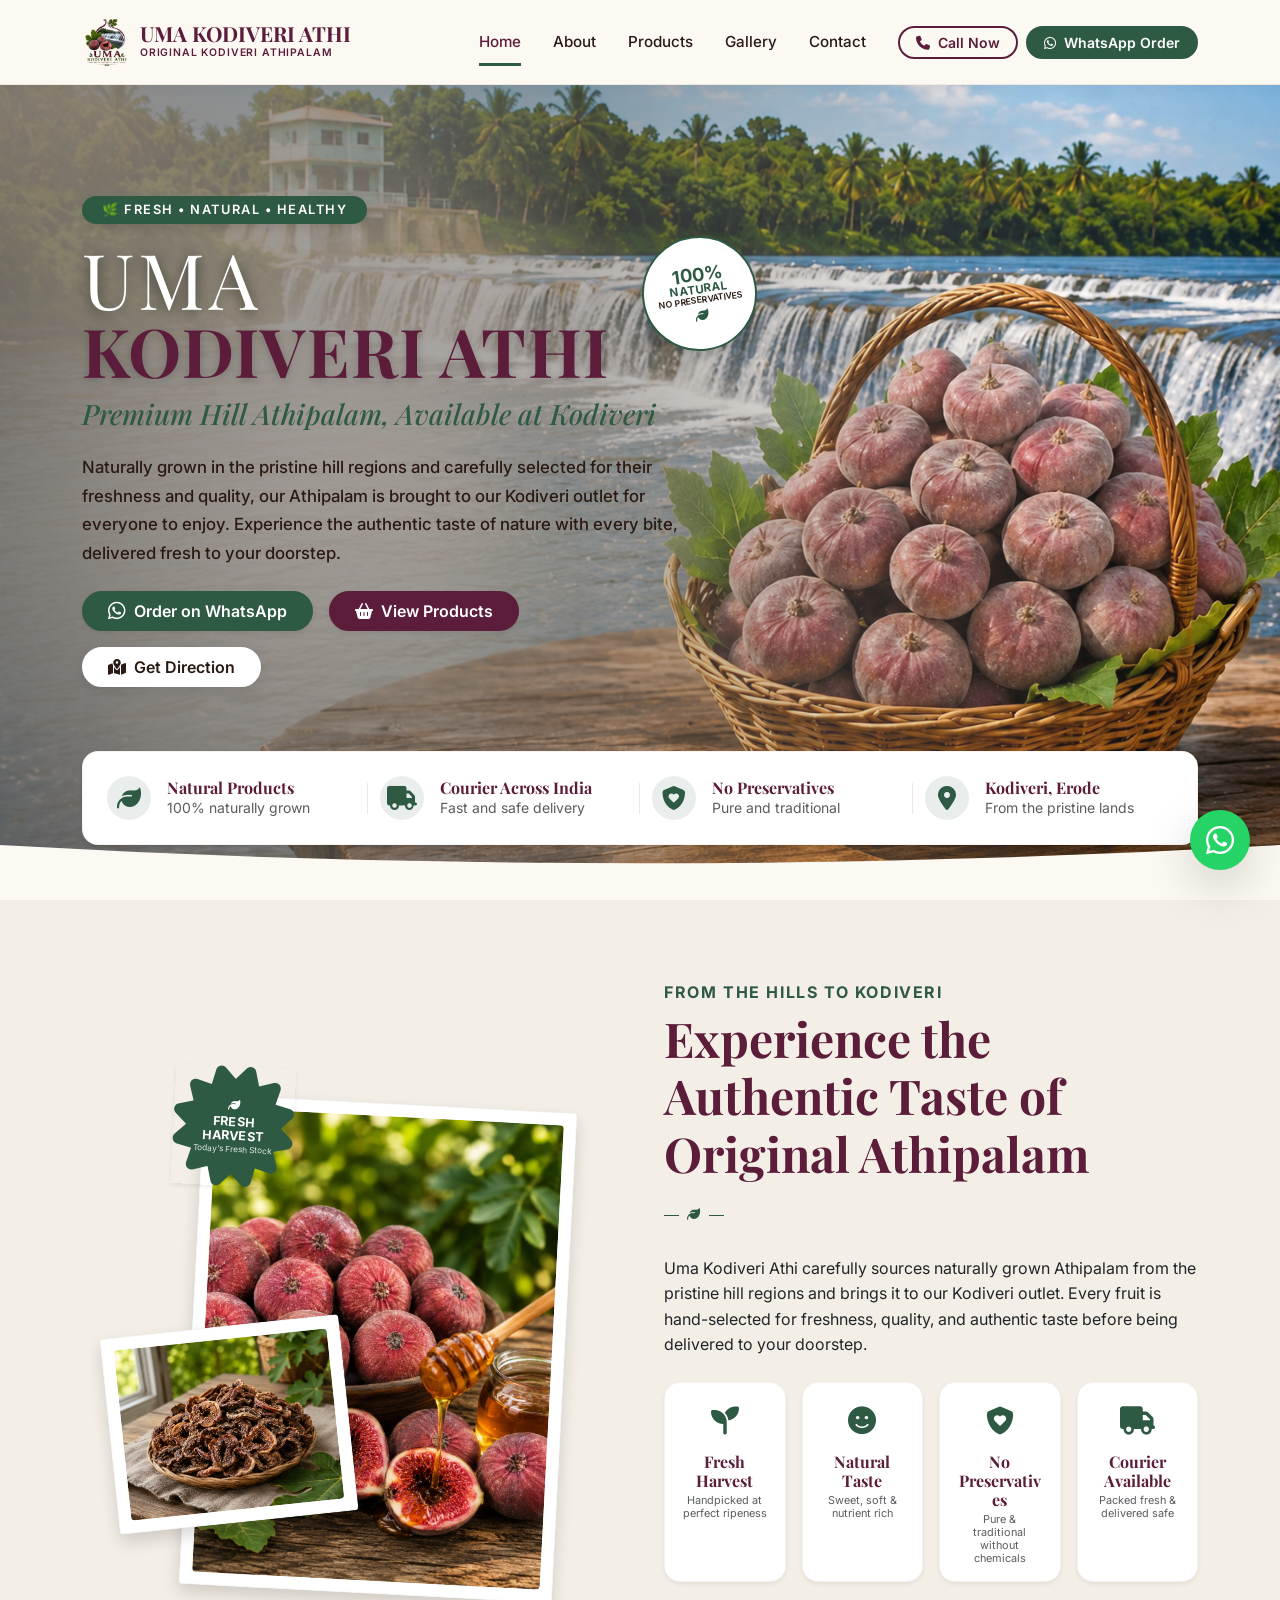
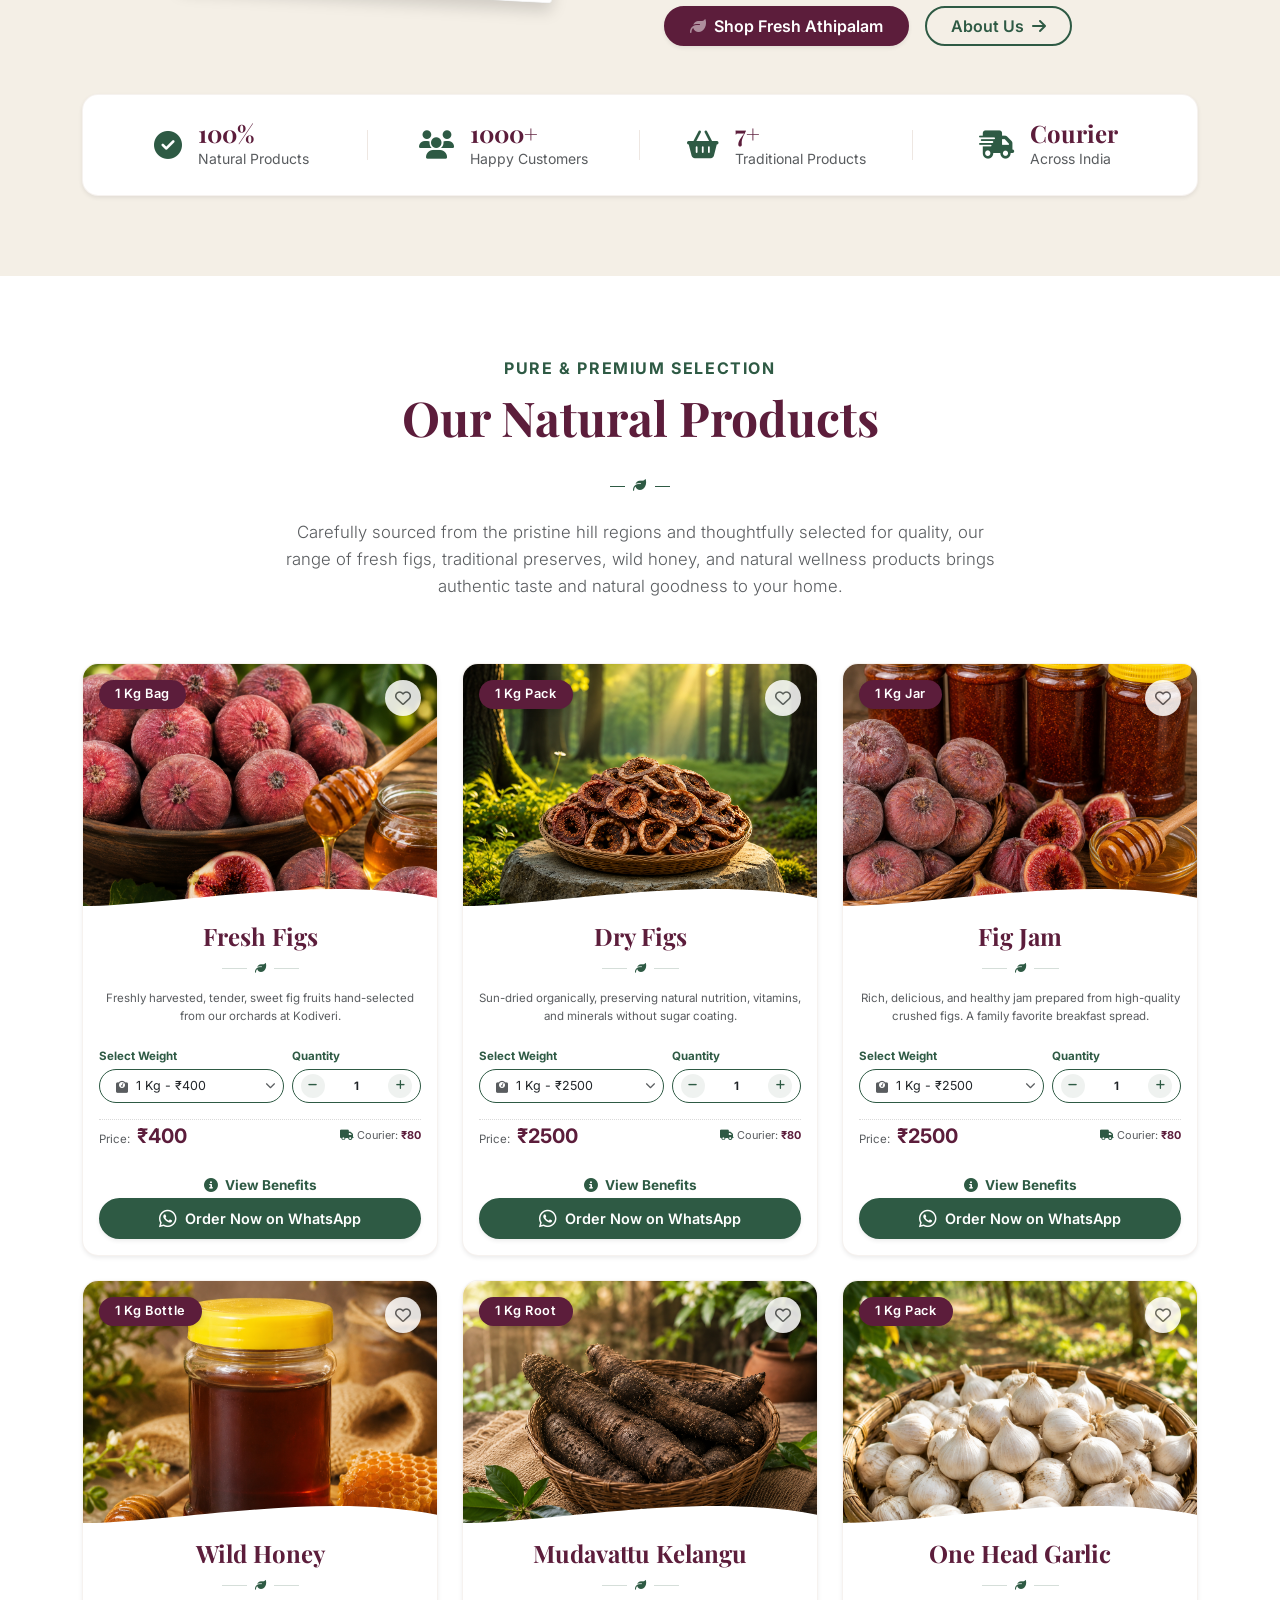
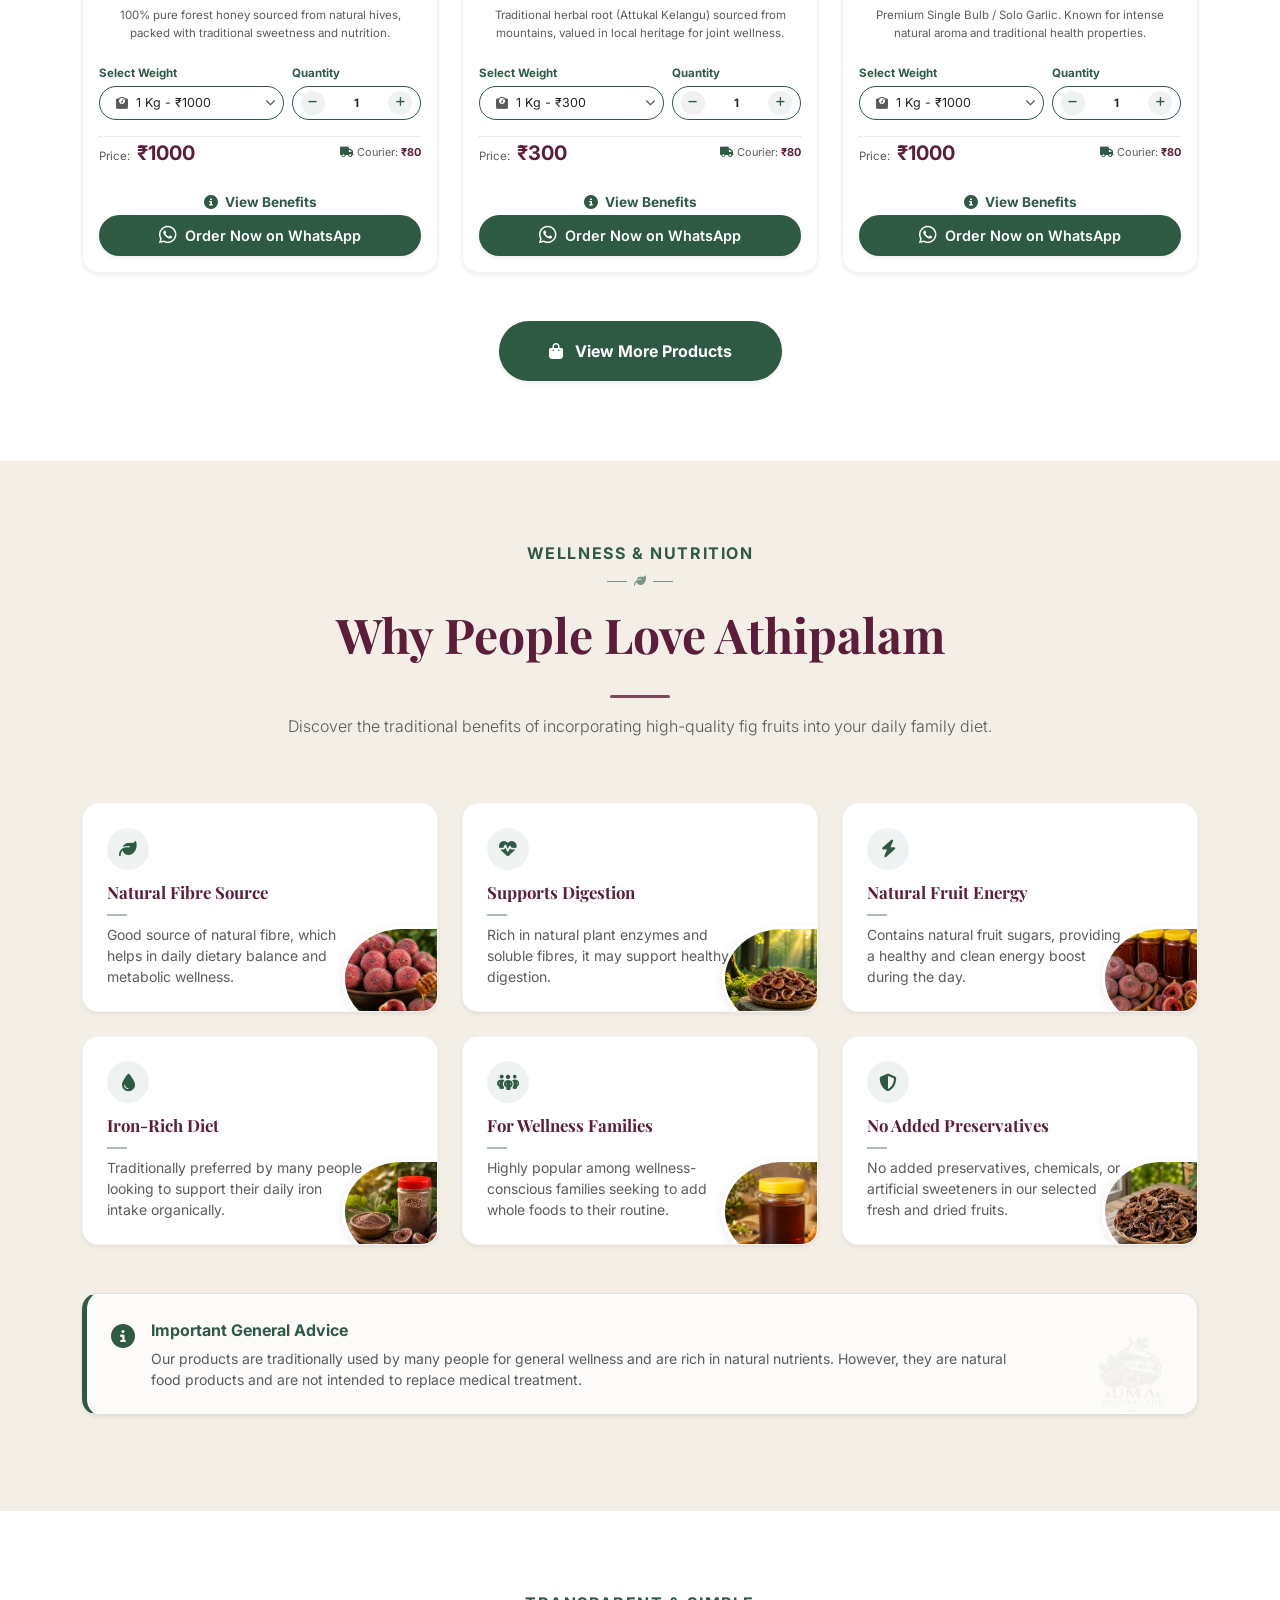
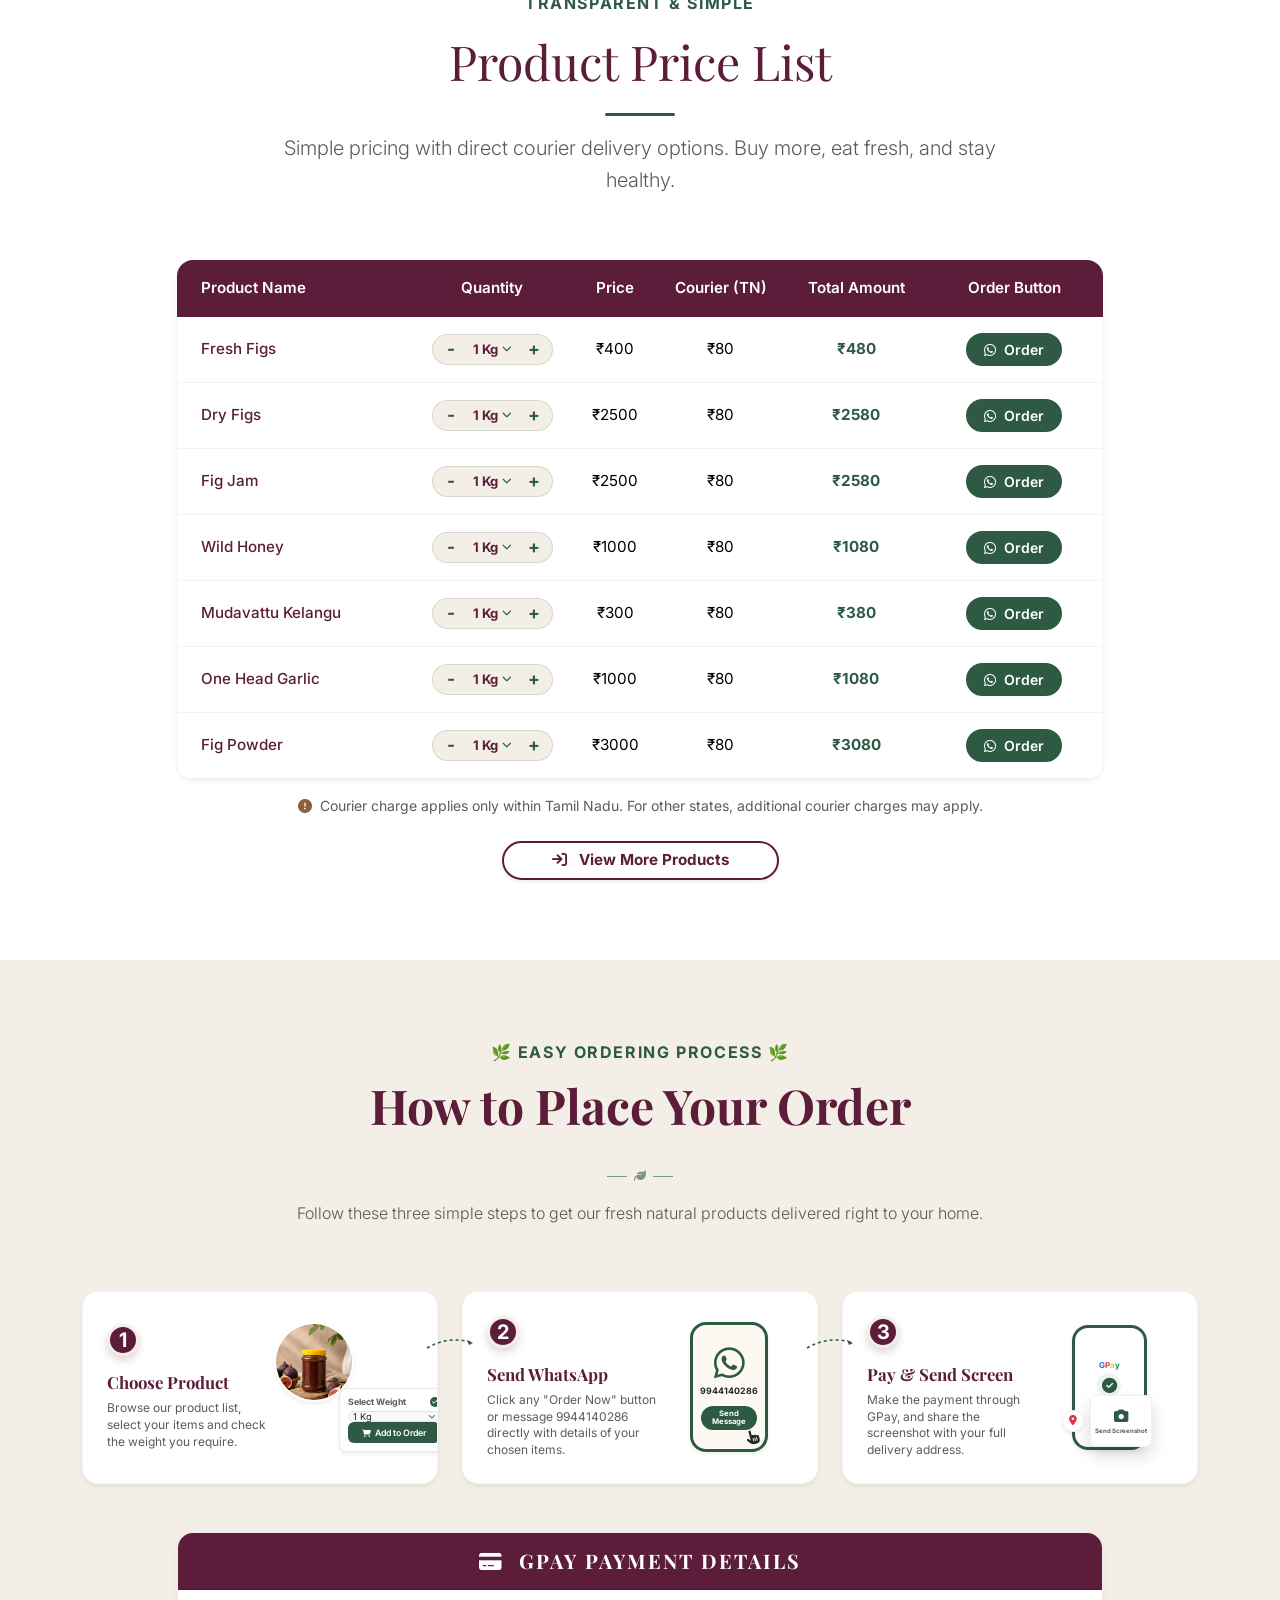
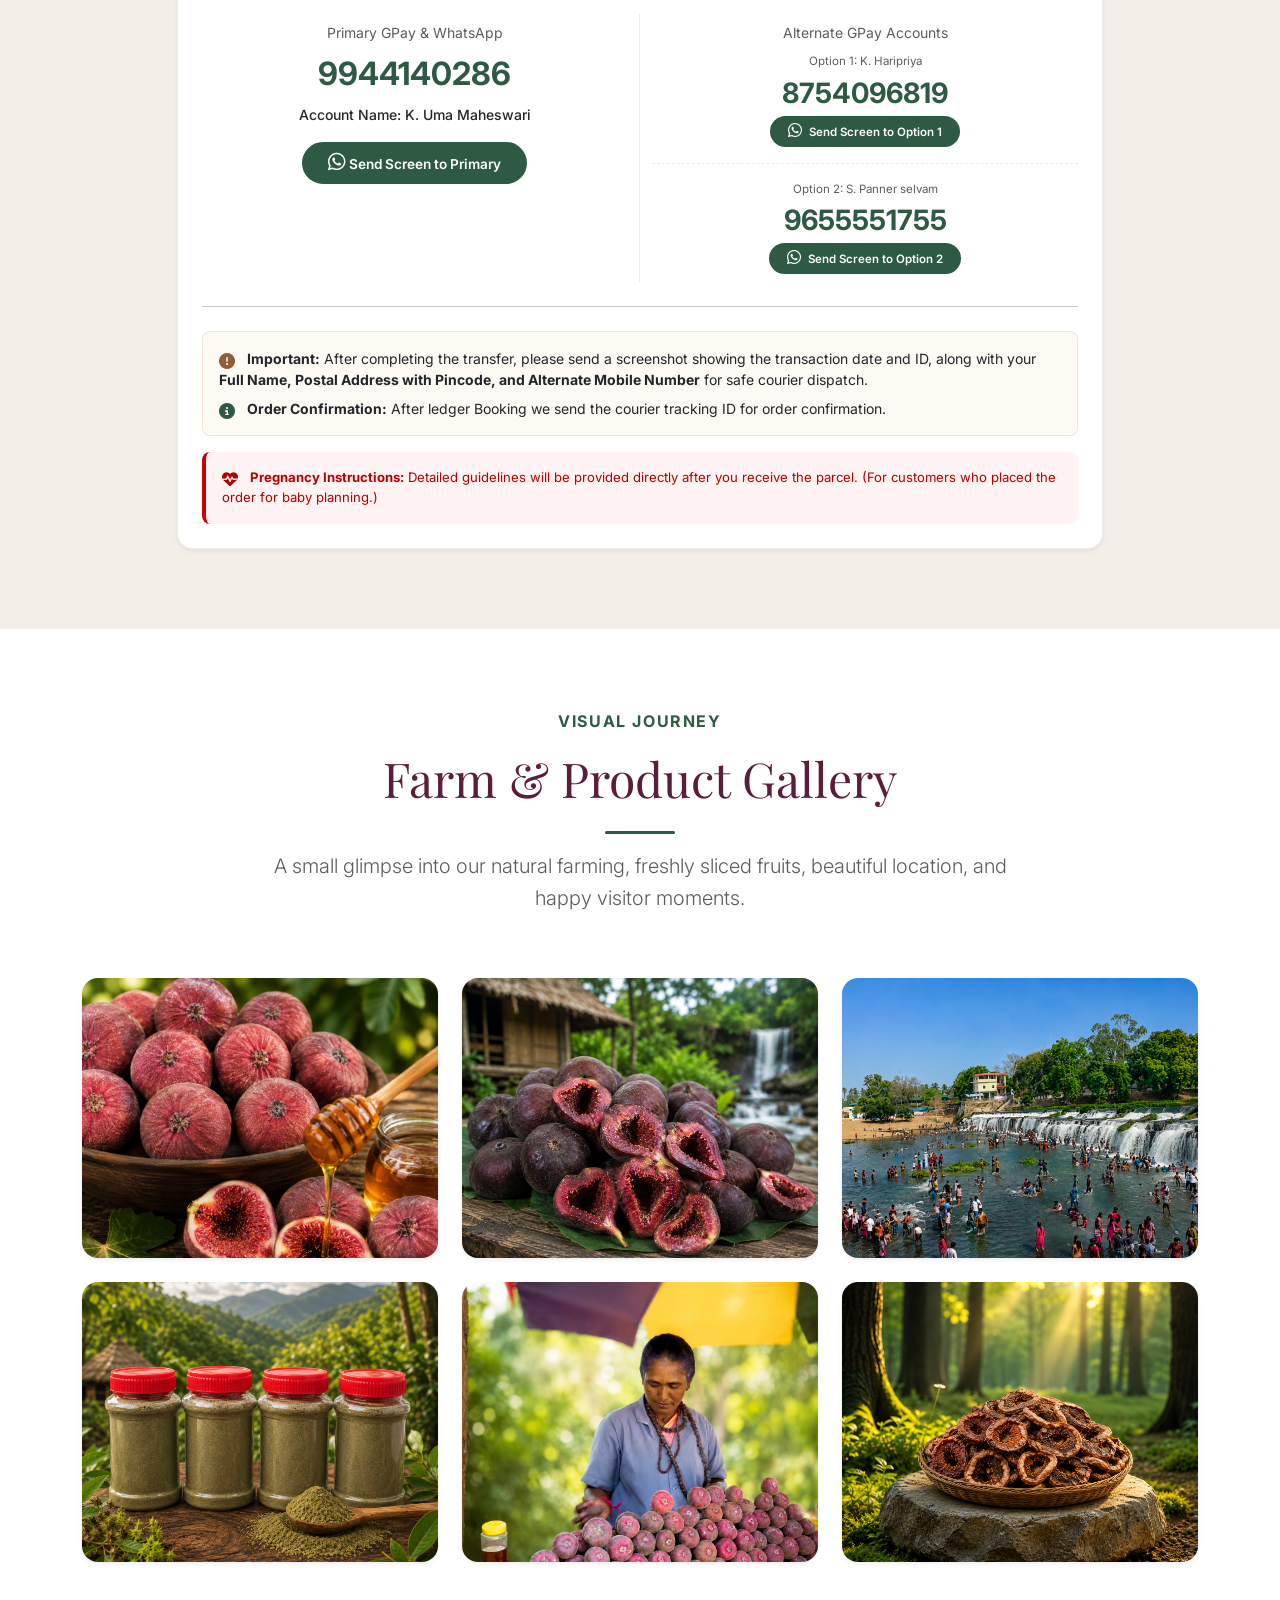
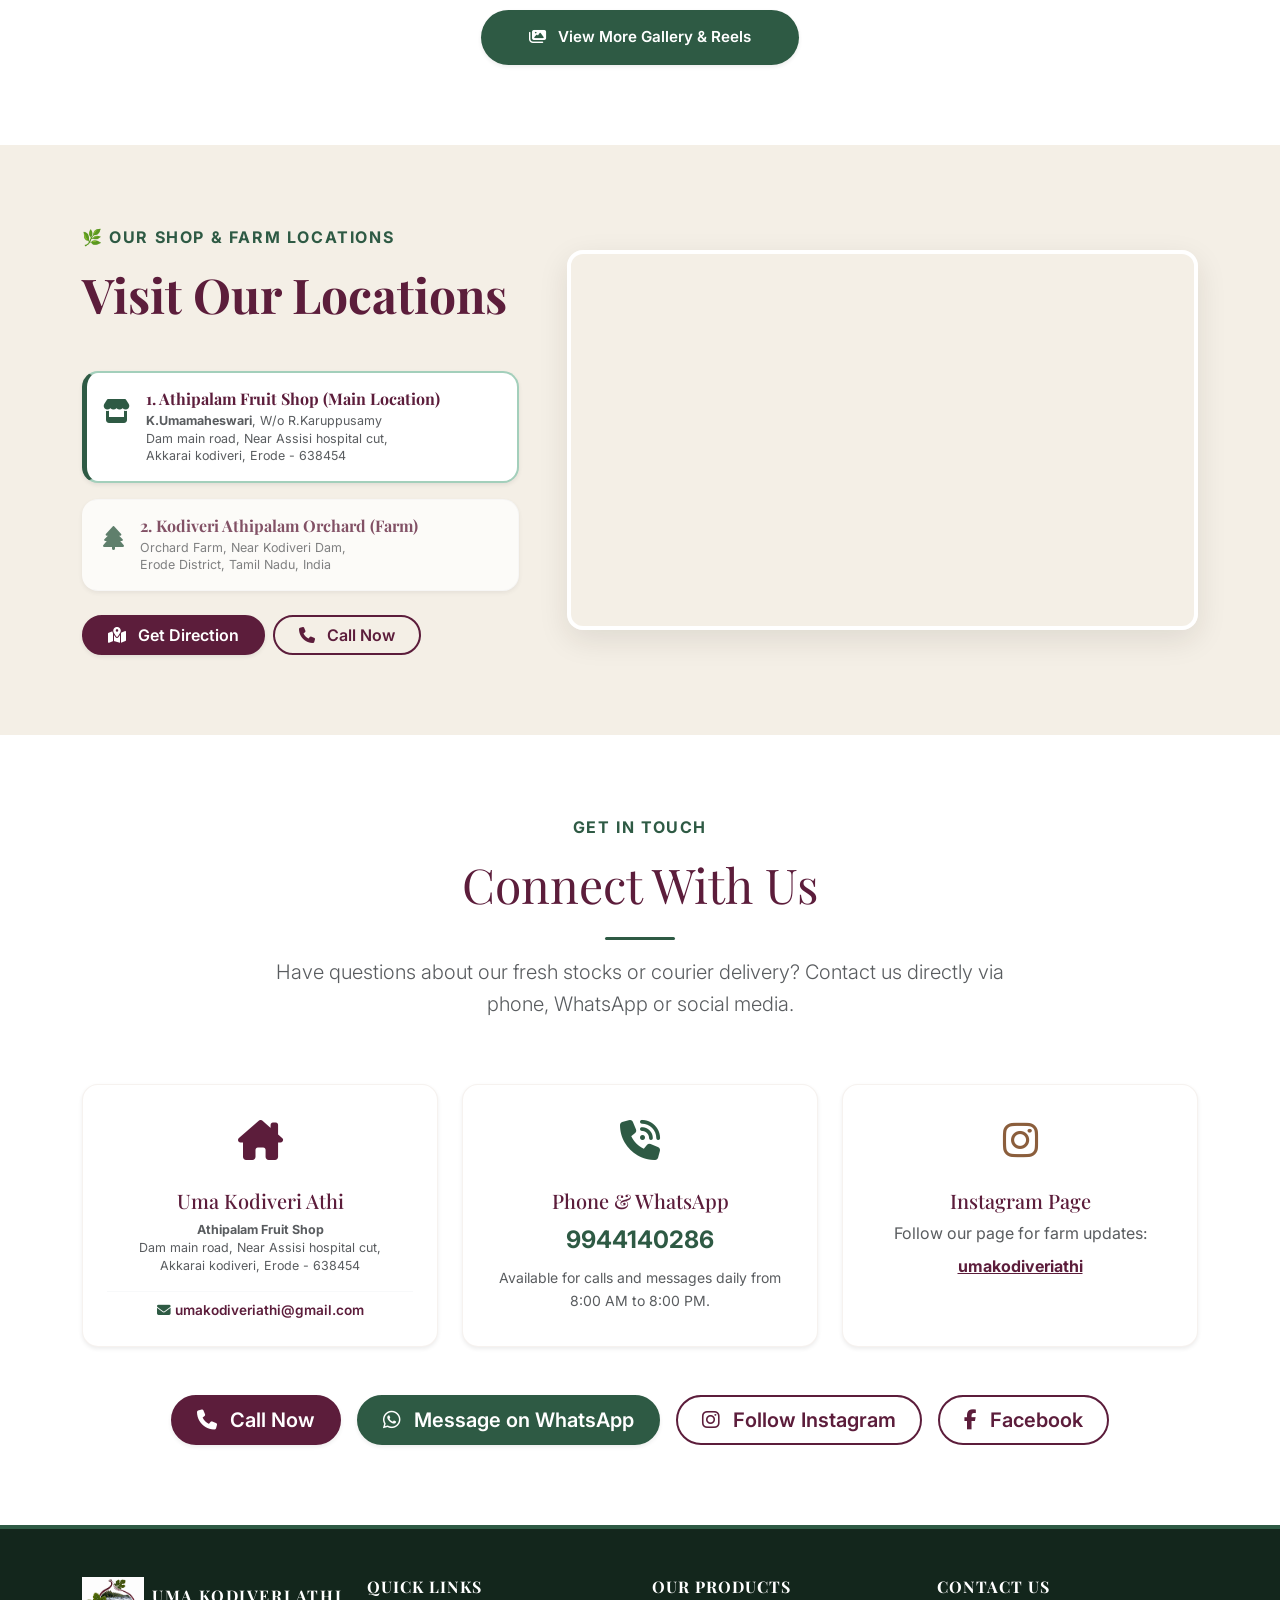
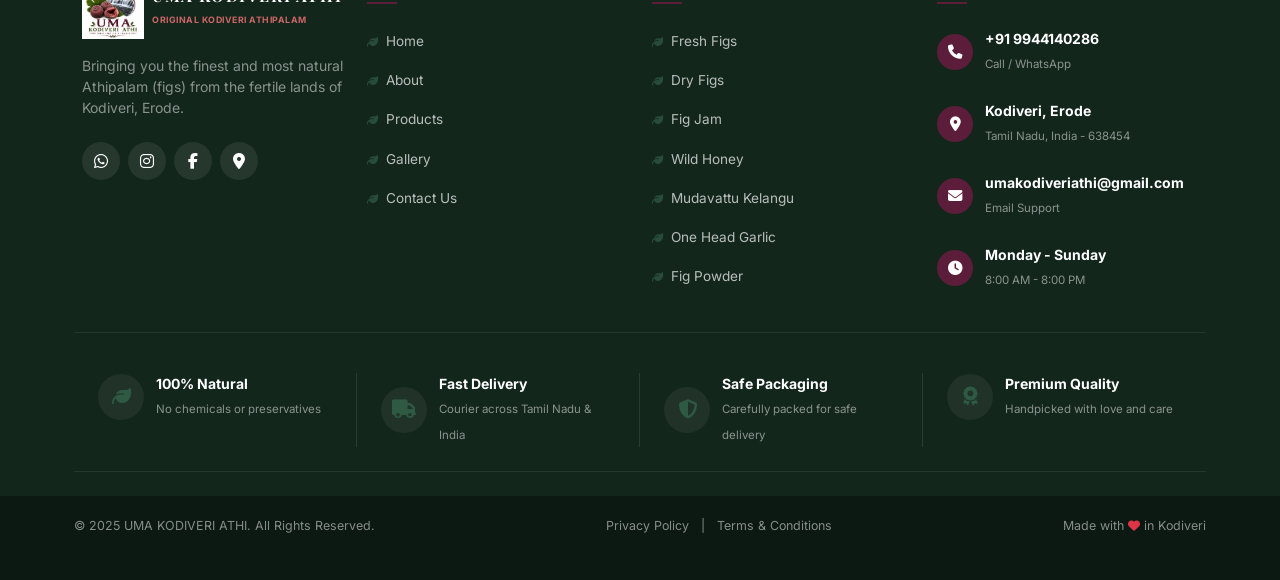
==== commit 82cfc2f4: "Initial commit" ====
--- a/index.html
+++ b/index.html
@@ -100,7 +100,7 @@
             <div class="hero-overlay"></div>
             
             <div class="container position-relative z-2 hero-content-container">
-                <div class="row align-items-center g-5 py-4">
+                <div class="row align-items-center g-5 py-2 py-lg-4">
                     <!-- Left Column: Text & Buttons -->
                     <div class="col-lg-7 text-start position-relative" id="heroTextColumn">
                         <!-- Quality Stamp Badge -->
@@ -286,10 +286,13 @@
                             </div>
                         </div>
 
-                        <!-- Shop Button -->
-                        <div class="about-cta">
+                        <!-- CTA Buttons -->
+                        <div class="about-cta d-flex flex-wrap gap-3">
                             <a href="#products" class="btn btn-maroon px-4 py-2.5 rounded-pill shadow-sm d-inline-flex align-items-center" id="aboutShopBtn">
                                 <i class="fa-solid fa-leaf me-2 text-white-50"></i> Shop Fresh Athipalam
+                            </a>
+                            <a href="about.html" class="btn btn-outline-green px-4 py-2.5 rounded-pill d-inline-flex align-items-center" id="aboutLearnMoreBtn">
+                                About Us <i class="fa-solid fa-arrow-right ms-2"></i>
                             </a>
                         </div>
                     </div>
@@ -922,14 +925,8 @@
 
         <!-- 5. Benefits Section -->
         <section id="benefits" class="benefits-section py-6 bg-cream-soft position-relative overflow-hidden">
-            <!-- Decorative Floating Fig Leaf branch (mockup top-left) -->
-            <div class="position-absolute d-none d-xl-block" style="top: 10px; left: -40px; z-index: 1; pointer-events: none; opacity: 0.9;">
-                <img src="assets/images/Leaf.png" style="width: 180px; height: auto; transform: rotate(-30deg) scaleX(-1);">
-            </div>
-            <!-- Decorative Floating Fig Basket on plate (mockup top-right) -->
-            <div class="position-absolute d-none d-xl-block" style="top: 20px; right: -20px; z-index: 1; pointer-events: none;">
-                <img src="assets/images/fresh-figs.png" class="rounded-circle border border-4 border-white shadow" style="width: 160px; height: 160px; object-fit: cover;">
-            </div>
+
+
 
             <div class="container position-relative" style="z-index: 2;">
                 <div class="row text-center mb-5">
@@ -1290,14 +1287,7 @@
 
         <!-- 7. How to Order Section -->
         <section id="how-to-order" class="how-to-order-section py-6 bg-cream-soft position-relative overflow-hidden">
-            <!-- Decorative Floating Fig Leaf (mockup top-right) -->
-            <div class="position-absolute d-none d-xl-block" style="top: -20px; right: -40px; z-index: 1; pointer-events: none; opacity: 0.95;">
-                <img src="assets/images/cut-figs.png" style="width: 200px; height: auto; transform: rotate(15deg);">
-            </div>
-            <!-- Decorative Floating Fig Plate (mockup bottom-left) -->
-            <div class="position-absolute d-none d-xl-block" style="bottom: 10px; left: -30px; z-index: 1; pointer-events: none; opacity: 0.95;">
-                <img src="assets/images/fresh-figs.png" class="rounded-circle border border-4 border-white shadow" style="width: 140px; height: 140px; object-fit: cover;">
-            </div>
+
 
             <div class="container position-relative" style="z-index: 2;">
                 <div class="row text-center mb-5">
@@ -1559,6 +1549,14 @@
                                 <span class="gallery-subtitle text-white-50-50 small" style="color: rgba(255,255,255,0.7) !important;">Organically processed dried fruits</span>
                             </div>
                         </div>
+                    </div>
+                </div>
+                <!-- View More Button -->
+                <div class="row mt-5">
+                    <div class="col-12 text-center">
+                        <a href="gallery.html" class="btn btn-green-premium rounded-pill px-5 py-3 text-white shadow-sm" style="font-size: 0.95rem; background-color: var(--color-green); border: none;">
+                            <i class="fa-solid fa-images me-2"></i> View More Gallery & Reels
+                        </a>
                     </div>
                 </div>
             </div>
--- a/assets/css/style.css
+++ b/assets/css/style.css
@@ -26,7 +26,7 @@
 }
 
 /* 2. Global Resets & Typography */
-html, body {
+html, body, main, section, footer {
     overflow-x: hidden !important;
     max-width: 100% !important;
     width: 100%;
@@ -470,8 +470,8 @@
     }
     .hero-section {
         min-height: auto;
-        padding-top: 120px;
-        padding-bottom: 40px;
+        padding-top: 85px;
+        padding-bottom: 25px;
         text-align: center !important;
         background: linear-gradient(to bottom, rgba(252, 249, 242, 0.6) 0%, rgba(252, 249, 242, 0.4) 100%), url('../images/mobilebg.png') no-repeat center center / cover !important;
     }
@@ -492,7 +492,7 @@
         position: relative !important;
         right: auto !important;
         top: auto !important;
-        margin: 1.5rem auto !important;
+        margin: 1rem auto !important;
         display: inline-block;
         transform: rotate(-4deg);
     }
@@ -500,8 +500,8 @@
 
 @media (max-width: 575.98px) {
     .hero-section {
-        padding-top: 100px;
-        padding-bottom: 30px;
+        padding-top: 80px;
+        padding-bottom: 20px;
     }
     #heroTextColumn {
         margin-bottom: 2rem;
@@ -1136,6 +1136,51 @@
     }
 }
 
+@media (max-width: 767.98px) {
+    /* Responsive Price Table Stacking (Removes horizontal scroll) */
+    #priceListTable, #priceListTable tbody, #priceListTable tr, #priceListTable td {
+        display: block !important;
+        width: 100% !important;
+    }
+    #priceListTable thead {
+        display: none !important;
+    }
+    #priceListTable tbody tr {
+        margin-bottom: 1.25rem;
+        background-color: var(--color-white);
+        border: 1px solid rgba(46, 90, 68, 0.12) !important;
+        border-radius: 16px;
+        padding: 0.75rem 1rem;
+        box-shadow: 0 4px 12px rgba(42, 26, 18, 0.04);
+    }
+    #priceListTable tbody td {
+        display: flex !important;
+        justify-content: space-between !important;
+        align-items: center !important;
+        padding: 0.65rem 0.25rem !important;
+        border-bottom: 1px dashed rgba(46, 90, 68, 0.08) !important;
+        text-align: right !important;
+    }
+    #priceListTable tbody td:last-child {
+        border-bottom: none !important;
+        justify-content: center !important;
+        padding-top: 0.75rem !important;
+    }
+    
+    #priceListTable tbody td:nth-of-type(1)::before { content: "Product"; font-weight: 700; color: var(--color-maroon); font-size: 0.85rem; }
+    #priceListTable tbody td:nth-of-type(2)::before { content: "Select Quantity"; font-weight: 700; color: var(--color-maroon); font-size: 0.85rem; }
+    #priceListTable tbody td:nth-of-type(3)::before { content: "Price"; font-weight: 700; color: var(--color-maroon); font-size: 0.85rem; }
+    #priceListTable tbody td:nth-of-type(4)::before { content: "Courier (TN)"; font-weight: 700; color: var(--color-maroon); font-size: 0.85rem; }
+    #priceListTable tbody td:nth-of-type(5)::before { content: "Total Amount"; font-weight: 700; color: var(--color-maroon); font-size: 0.85rem; }
+    
+    #priceListTable tbody td:nth-of-type(1) {
+        font-weight: 700 !important;
+        font-size: 1.05rem !important;
+        border-bottom: 1.5px solid rgba(46, 90, 68, 0.15) !important;
+        padding-bottom: 0.65rem !important;
+    }
+}
+
 @media (max-width: 575.98px) {
     .py-6 {
         padding-top: 3.5rem;
@@ -1651,7 +1696,7 @@
 .video-card {
     height: 280px;
     background-size: cover;
-    background-position: center;
+    background-position: center top;
     position: relative;
     cursor: pointer;
     transition: transform 0.3s ease, box-shadow 0.3s ease;
@@ -1722,3 +1767,49 @@
     gap: 5px;
 }
 
+/* 19. Back to Top Button */
+.back-to-top {
+    position: fixed;
+    bottom: 105px;
+    right: 30px;
+    width: 45px;
+    height: 45px;
+    background-color: var(--color-maroon);
+    color: var(--color-white) !important;
+    border-radius: 50%;
+    display: flex;
+    align-items: center;
+    justify-content: center;
+    font-size: 16px;
+    z-index: 998;
+    text-decoration: none;
+    box-shadow: 0 4px 12px rgba(139, 94, 60, 0.2);
+    transition: var(--transition-smooth);
+    opacity: 0;
+    pointer-events: none;
+    transform: translateY(20px);
+}
+
+.back-to-top.show {
+    opacity: 1;
+    pointer-events: auto;
+    transform: translateY(0);
+}
+
+.back-to-top:hover {
+    background-color: var(--color-green);
+    color: var(--color-white) !important;
+    transform: translateY(-5px);
+    box-shadow: 0 6px 15px rgba(46, 90, 68, 0.25);
+}
+
+@media (max-width: 575.98px) {
+    .back-to-top {
+        bottom: 80px;
+        right: 20px;
+        width: 38px;
+        height: 38px;
+        font-size: 14px;
+    }
+}
+
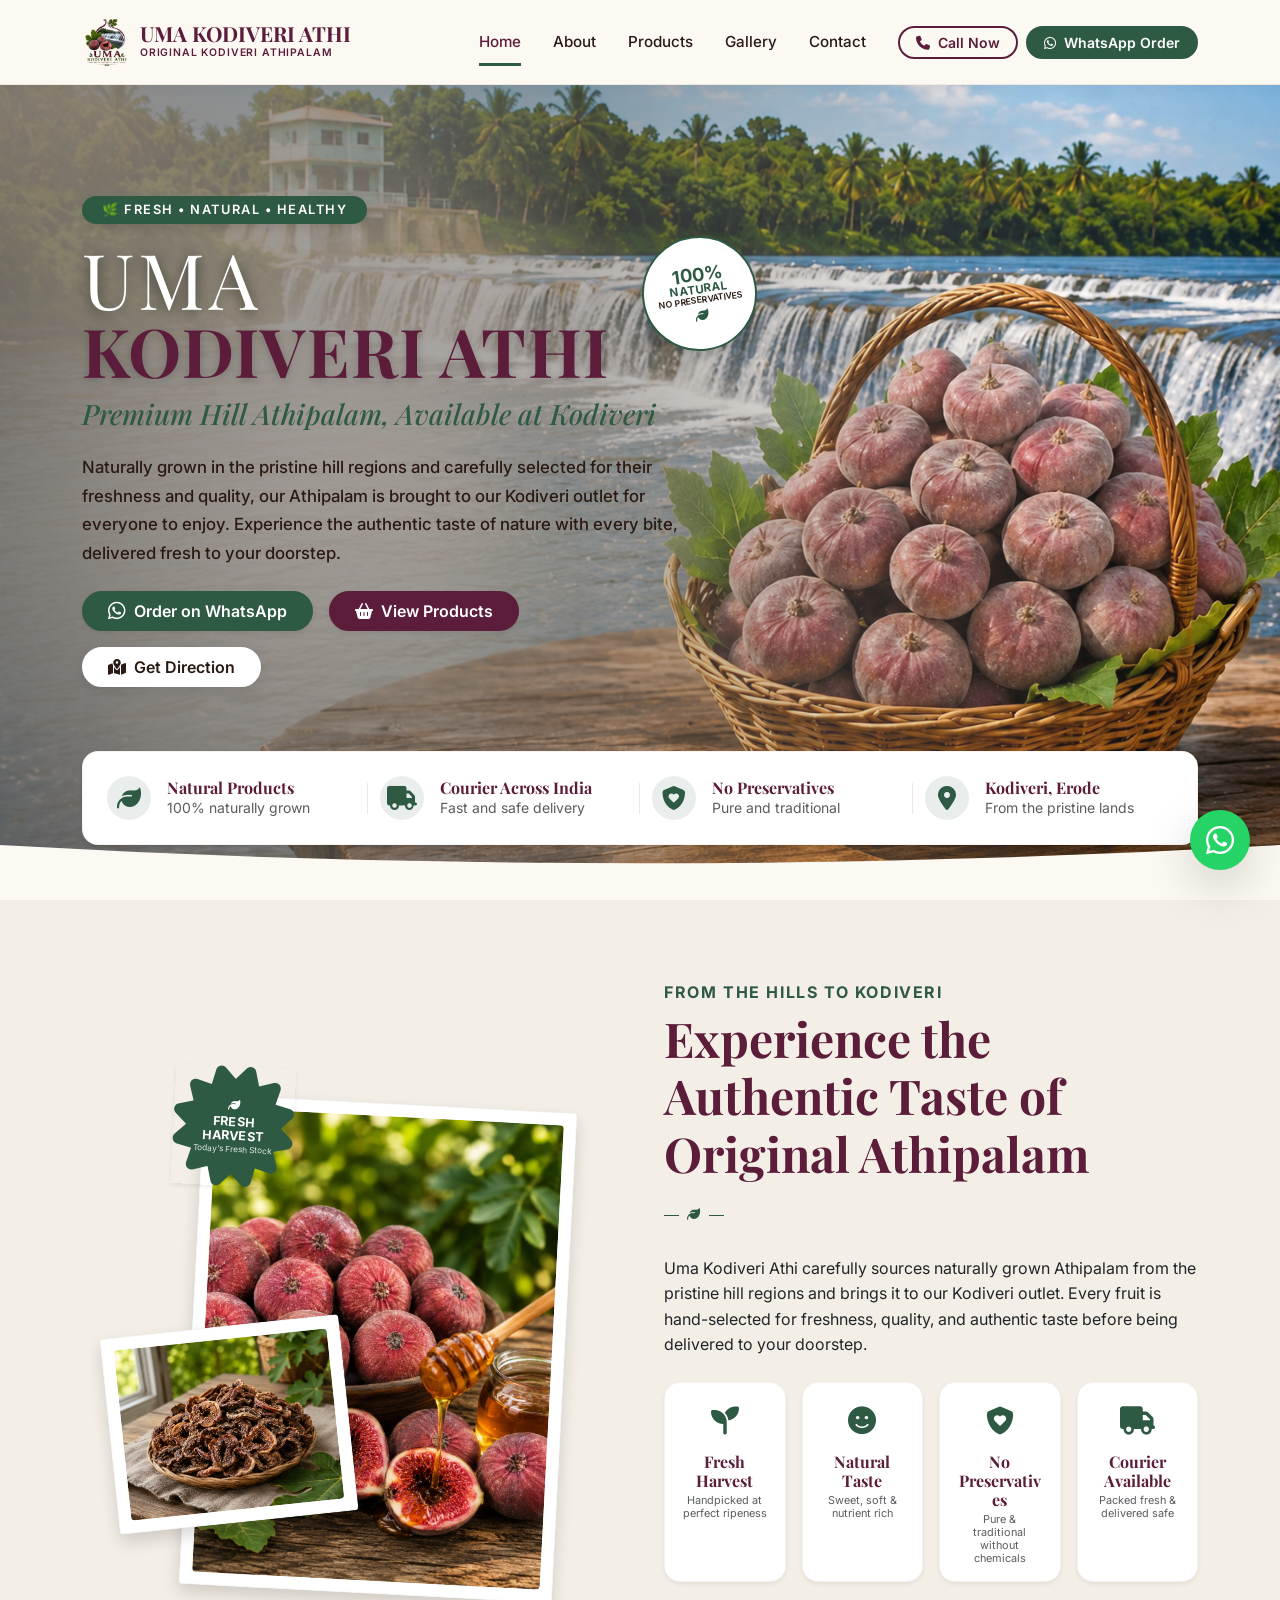
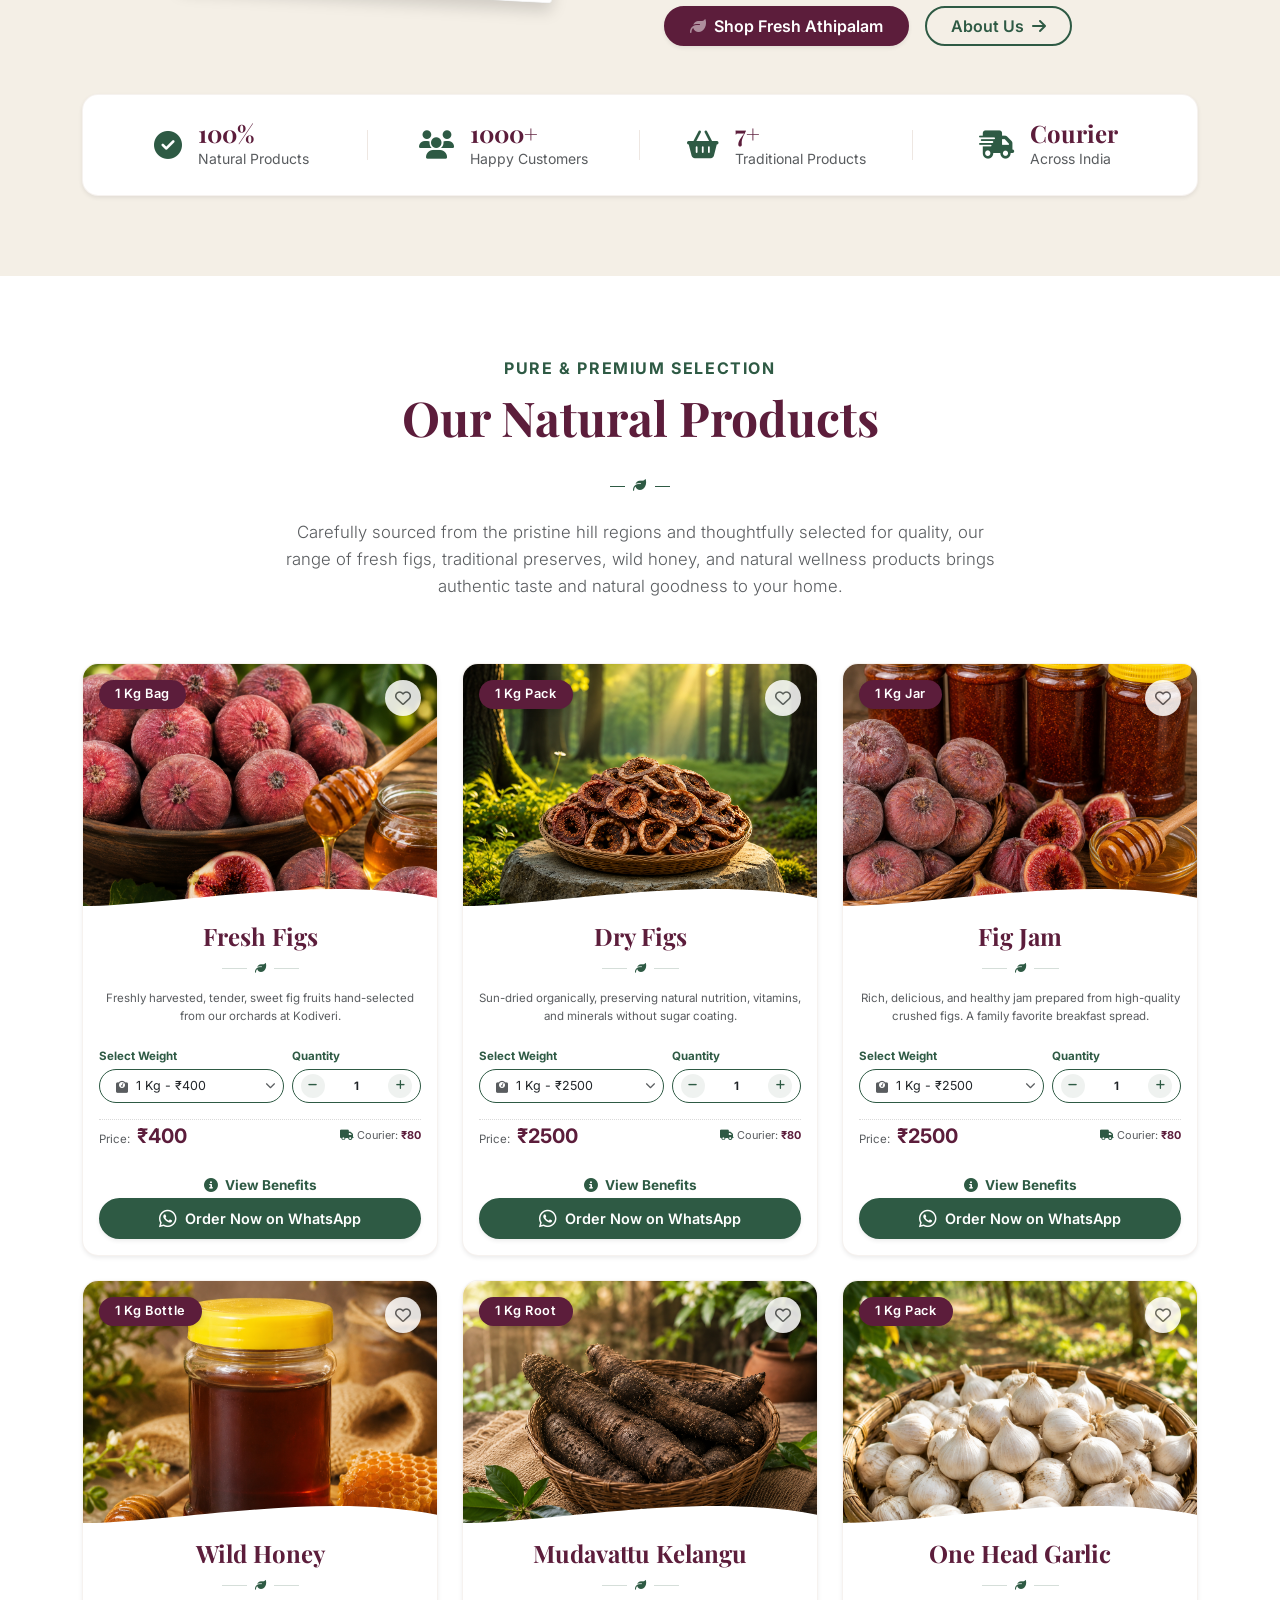
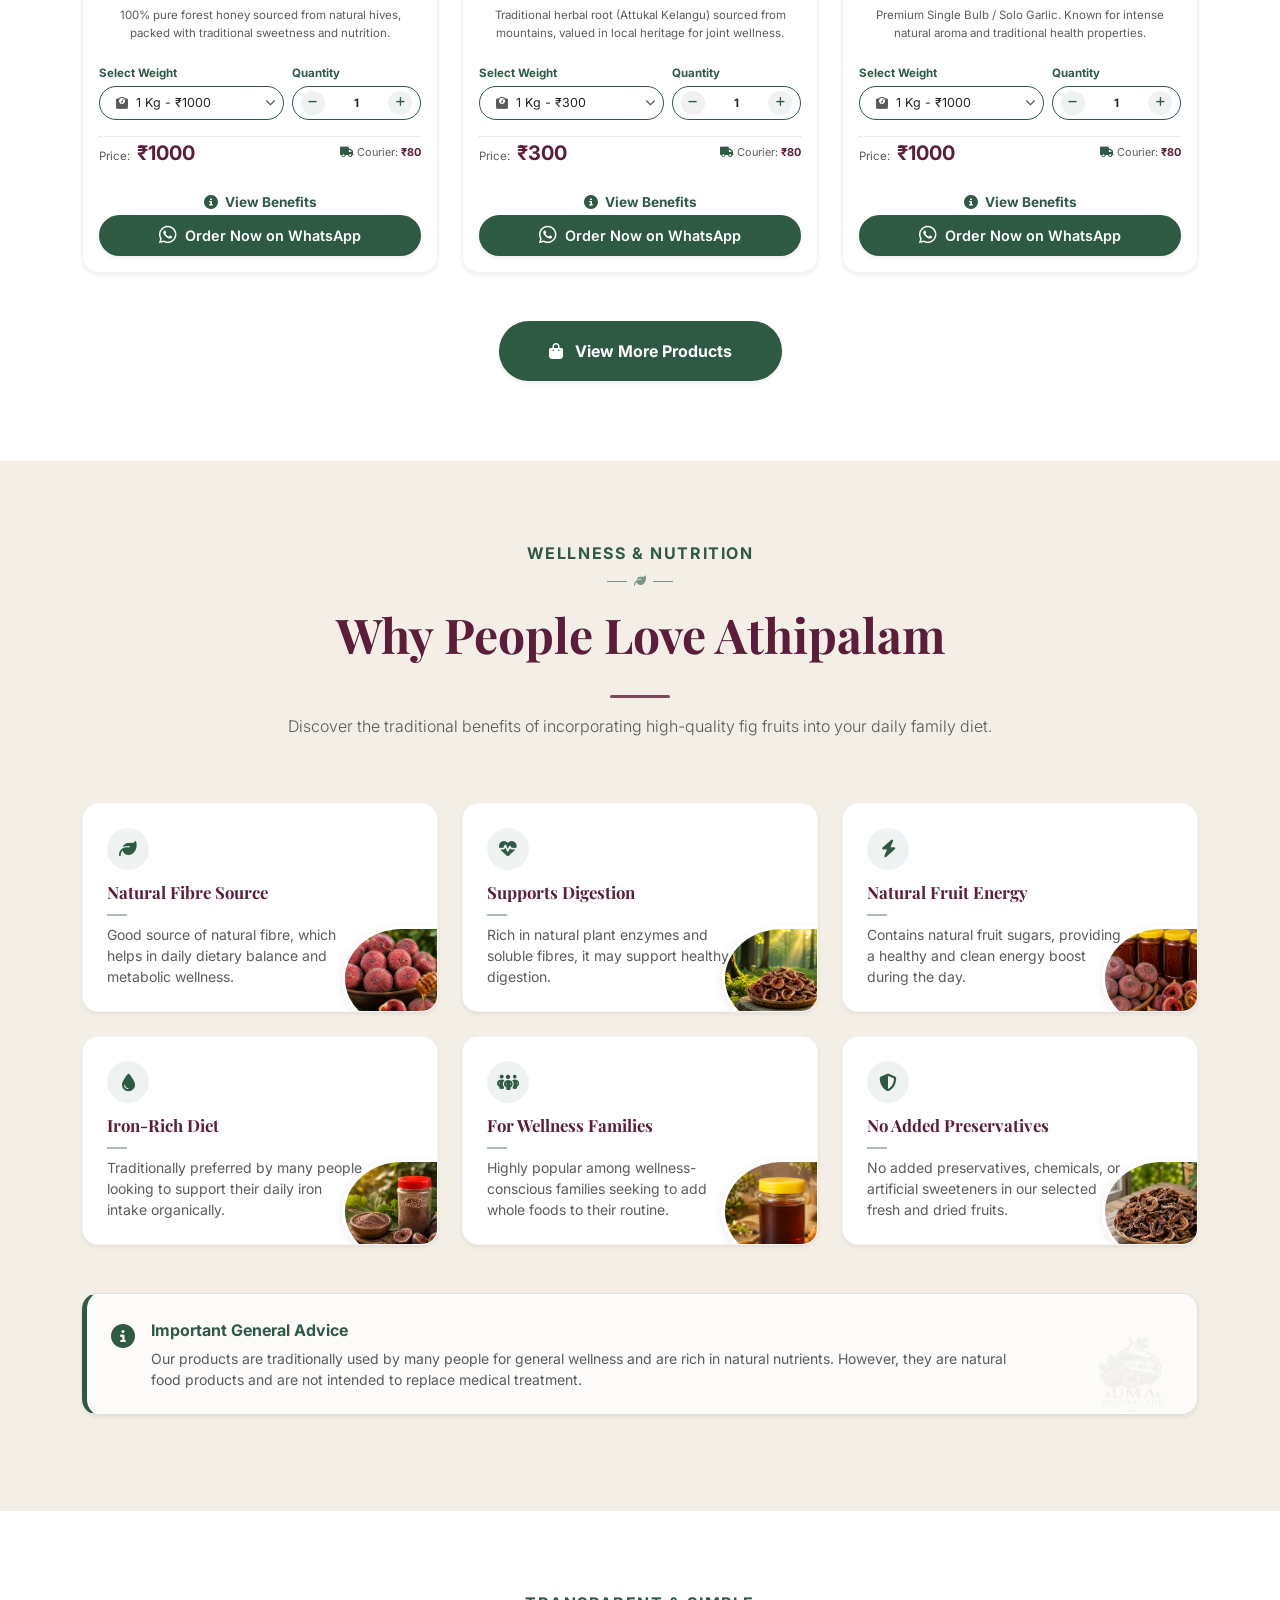
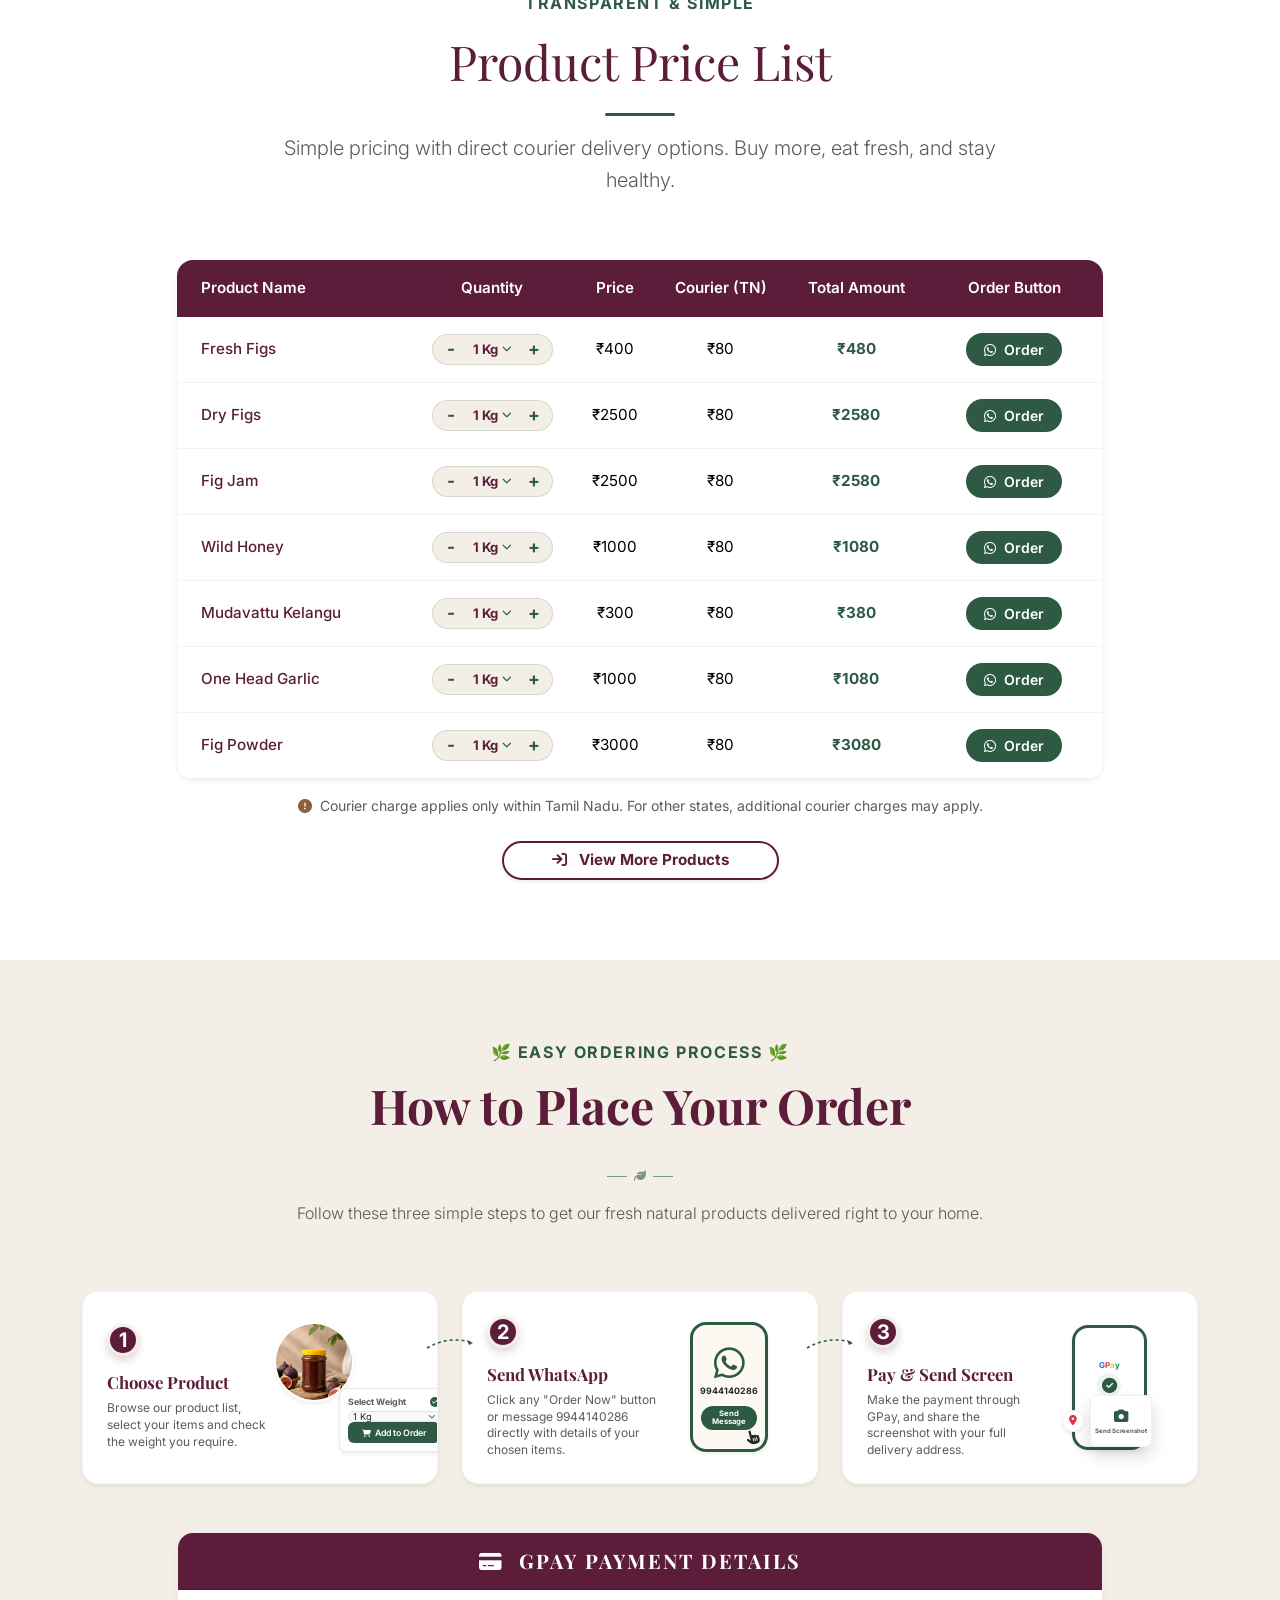
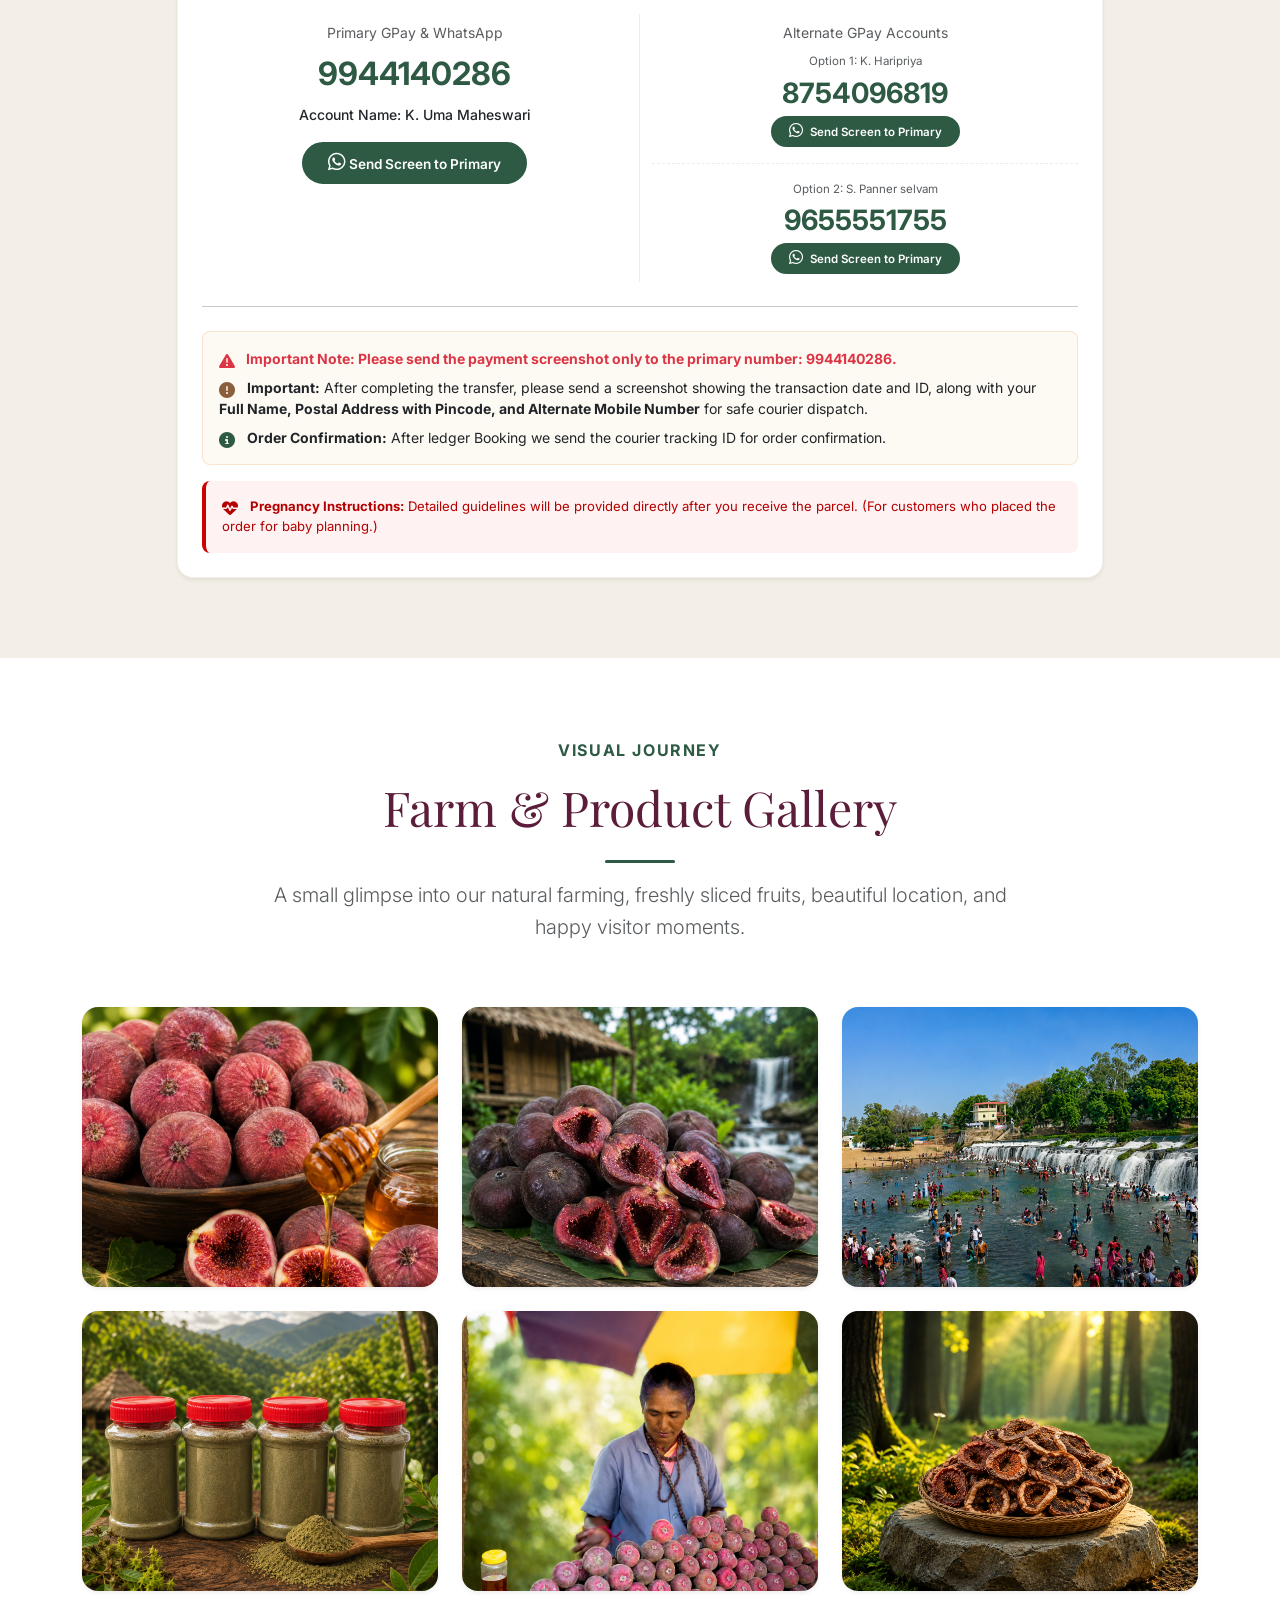
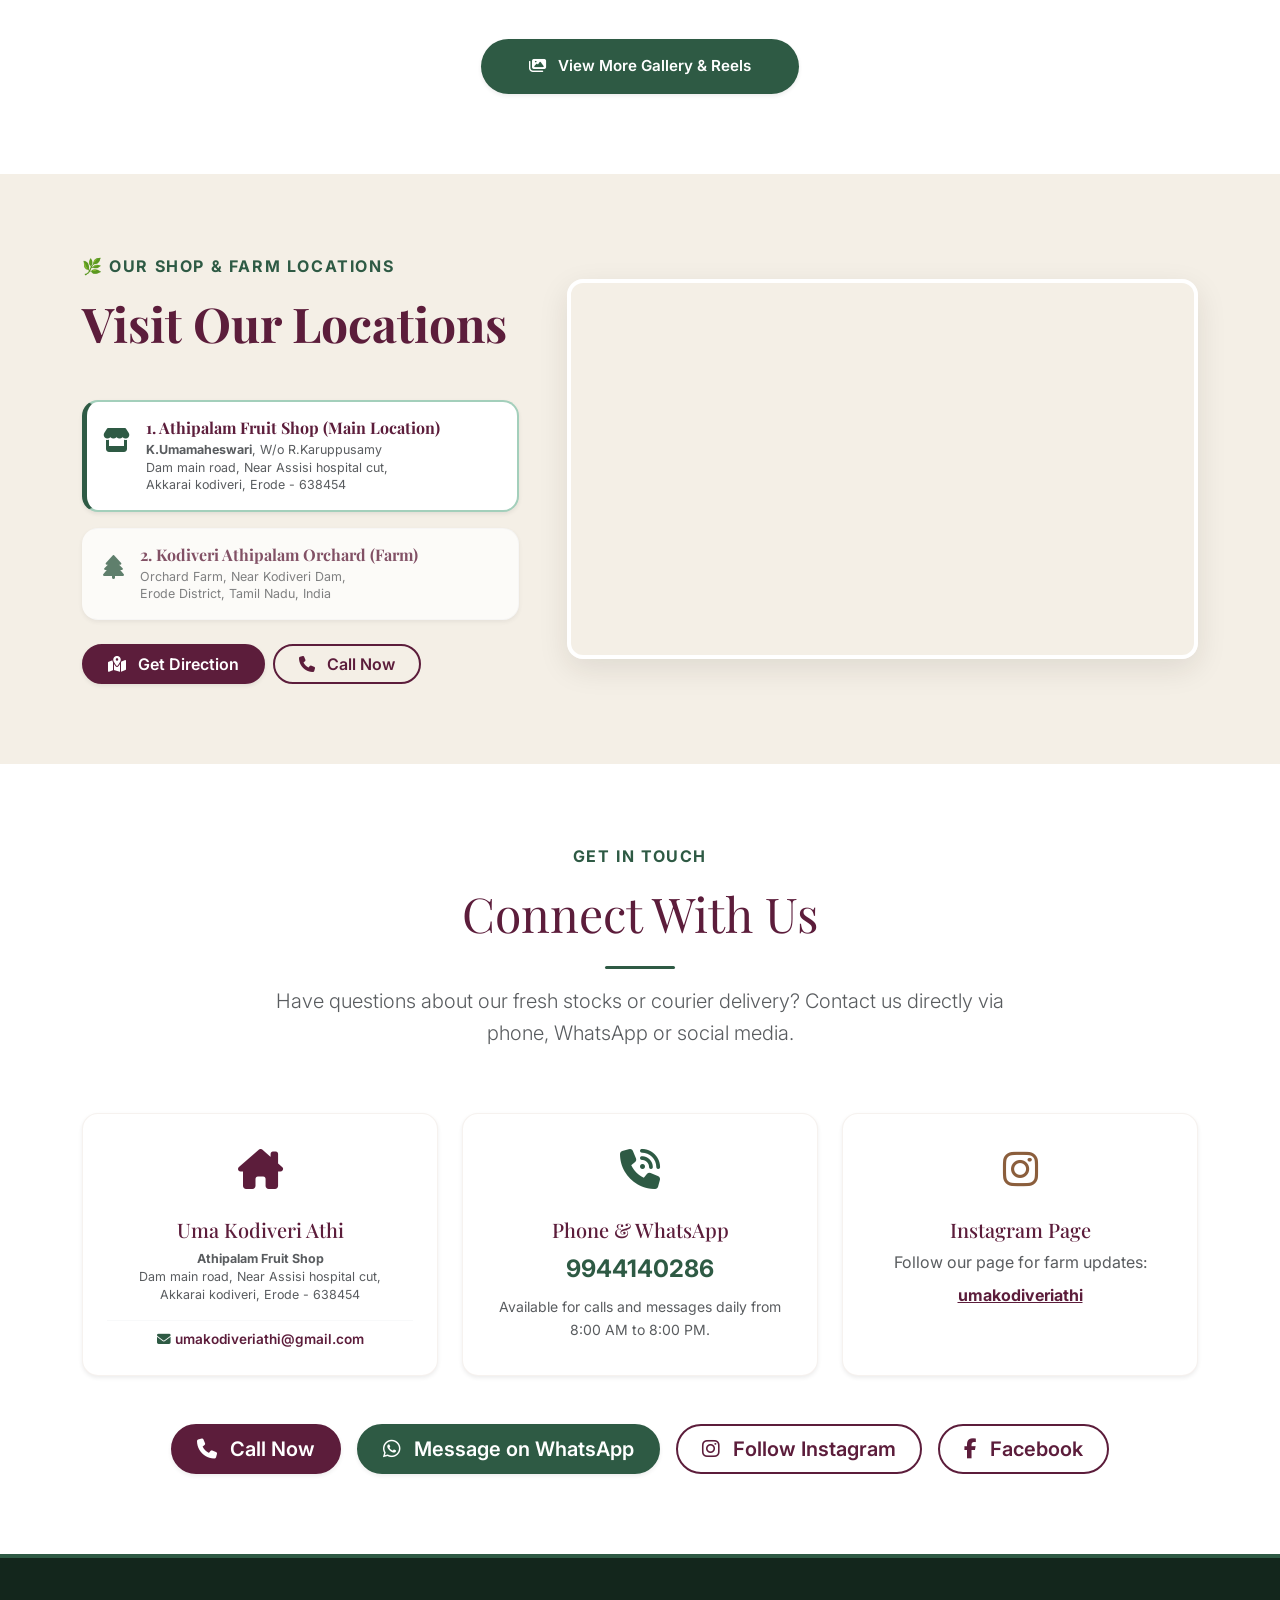
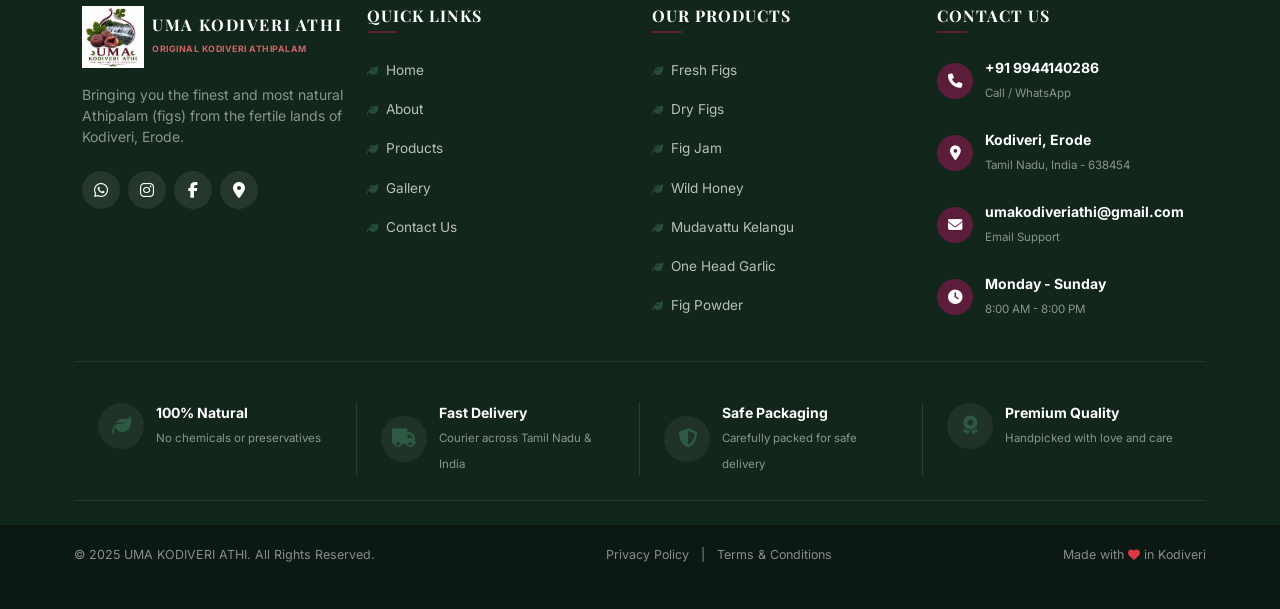
==== commit 4ba49918: "Updated website" ====
--- a/index.html
+++ b/index.html
@@ -11,6 +11,10 @@
     <meta name="author" content="Uma Kodiveri Athi">
     <meta name="robots" content="index, follow">
     
+    <!-- Canonical & Manifest -->
+    <link rel="canonical" href="https://umakodiveriathi.com/">
+    <link rel="manifest" href="manifest.json">
+    
     <!-- Open Graph / Facebook -->
     <meta property="og:type" content="website">
     <meta property="og:url" content="https://umakodiveriathi.com/">
@@ -40,6 +44,64 @@
     
     <!-- Custom CSS -->
     <link rel="stylesheet" href="assets/css/style.css">
+
+    <!-- Structured Data Schema -->
+    <script type="application/ld+json">
+    {
+      "@context": "https://schema.org",
+      "@graph": [
+        {
+          "@type": "WebSite",
+          "@id": "https://umakodiveriathi.com/#website",
+          "url": "https://umakodiveriathi.com/",
+          "name": "Uma Kodiveri Athi",
+          "description": "Original Kodiveri Athipalam, Wild Honey, Mudavattu Kelangu, and Single Bulb Garlic direct from farm near Erode check dam.",
+          "publisher": {
+            "@id": "https://umakodiveriathi.com/#organization"
+          }
+        },
+        {
+          "@type": "LocalBusiness",
+          "@id": "https://umakodiveriathi.com/#organization",
+          "name": "Uma Kodiveri Athi",
+          "image": "https://umakodiveriathi.com/assets/images/logo.png",
+          "url": "https://umakodiveriathi.com/",
+          "telephone": "+919944140286",
+          "priceRange": "$$",
+          "address": {
+            "@type": "PostalAddress",
+            "streetAddress": "Dam main road, Near Assisi hospital cut, Akkarai kodiveri",
+            "addressLocality": "Erode",
+            "addressRegion": "Tamil Nadu",
+            "postalCode": "638454",
+            "addressCountry": "IN"
+          },
+          "geo": {
+            "@type": "GeoCoordinates",
+            "latitude": 11.5367,
+            "longitude": 77.3486
+          },
+          "openingHoursSpecification": {
+            "@type": "OpeningHoursSpecification",
+            "dayOfWeek": [
+              "Monday",
+              "Tuesday",
+              "Wednesday",
+              "Thursday",
+              "Friday",
+              "Saturday",
+              "Sunday"
+            ],
+            "opens": "07:00",
+            "closes": "21:00"
+          },
+          "sameAs": [
+            "https://www.instagram.com/umakodiveriathi/"
+          ]
+        }
+      ]
+    }
+    </script>
 </head>
 <body>
 
@@ -215,7 +277,7 @@
                         <div class="about-photos-container position-relative">
                             <!-- Main Photo Frame -->
                             <div class="about-photo-frame about-photo-main shadow">
-                                <img src="assets/images/Fresh Figs/1.png" alt="Freshly harvested Kodiveri Athipalam" class="img-fluid rounded-1">
+                                <img src="assets/images/Fresh Figs/1.png" alt="Freshly harvested Kodiveri Athipalam" class="img-fluid rounded-1" loading="lazy">
                                 <!-- Scalloped Badge -->
                                 <div class="scalloped-badge position-absolute shadow-sm">
                                     <i class="fa-solid fa-certificate scalloped-bg-icon"></i>
@@ -228,7 +290,7 @@
                             </div>
                             <!-- Sub Photo Frame (tilted cut figs) -->
                             <div class="about-photo-frame about-photo-sub shadow">
-                                <img src="assets/images/Dry Figs/2.png" alt="Cut fresh Athipalam" class="img-fluid rounded-1">
+                                <img src="assets/images/Dry Figs/2.png" alt="Cut fresh Athipalam" class="img-fluid rounded-1" loading="lazy">
                             </div>
                         </div>
                     </div>
@@ -1436,8 +1498,8 @@
                                         <div class="mb-3 pb-2 border-bottom" style="border-bottom-style: dashed !important; border-bottom-color: rgba(46,90,68,0.1) !important;">
                                             <span class="d-block text-muted extra-small">Option 1: K. Haripriya</span>
                                             <span class="d-block fs-3 fw-bold text-green mb-0">8754096819</span>
-                                            <a href="https://wa.me/918754096819?text=Hi%20Uma%20Kodiveri%20Athi%2C%20I%20have%20sent%20payment%20to%20Option%201%20(%208754096819%20)." target="_blank" class="btn btn-green btn-xs rounded-pill text-white px-3 py-1 mb-2" style="font-size: 0.72rem; font-weight: 600; background-color: var(--color-green);">
-                                                <i class="fa-brands fa-whatsapp me-1 fs-6"></i> Send Screen to Option 1
+                                            <a href="https://wa.me/919944140286?text=Hi%20Uma%20Kodiveri%20Athi%2C%20I%20have%20sent%20payment%20to%20Option%201%20(%208754096819%20).%20Here%20is%20my%20receipt..." target="_blank" class="btn btn-green btn-xs rounded-pill text-white px-3 py-1 mb-2" style="font-size: 0.72rem; font-weight: 600; background-color: var(--color-green);">
+                                                <i class="fa-brands fa-whatsapp me-1 fs-6"></i> Send Screen to Primary
                                             </a>
                                         </div>
                                         
@@ -1445,8 +1507,8 @@
                                         <div>
                                             <span class="d-block text-muted extra-small">Option 2: S. Panner selvam</span>
                                             <span class="d-block fs-3 fw-bold text-green mb-0">9655551755</span>
-                                            <a href="https://wa.me/919655551755?text=Hi%20Uma%20Kodiveri%20Athi%2C%20I%20have%20sent%20payment%20to%20Option%202%20(%209655551755%20)." target="_blank" class="btn btn-green btn-xs rounded-pill text-white px-3 py-1" style="font-size: 0.72rem; font-weight: 600; background-color: var(--color-green);">
-                                                <i class="fa-brands fa-whatsapp me-1 fs-6"></i> Send Screen to Option 2
+                                            <a href="https://wa.me/919944140286?text=Hi%20Uma%20Kodiveri%20Athi%2C%20I%20have%20sent%20payment%20to%20Option%202%20(%209655551755%20).%20Here%20is%20my%20receipt..." target="_blank" class="btn btn-green btn-xs rounded-pill text-white px-3 py-1" style="font-size: 0.72rem; font-weight: 600; background-color: var(--color-green);">
+                                                <i class="fa-brands fa-whatsapp me-1 fs-6"></i> Send Screen to Primary
                                             </a>
                                         </div>
                                     </div>
@@ -1455,6 +1517,10 @@
                                 <hr class="my-4 opacity-10">
                                 
                                 <div class="payment-address-note p-3 rounded-3 bg-cream-soft border border-warning-subtle text-start mb-3" style="background-color: #fdfaf3 !important; border: 1px solid rgba(230, 92, 0, 0.15) !important;">
+                                    <p class="mb-2 text-danger small fw-bold" style="line-height: 1.5;">
+                                        <i class="fa-solid fa-triangle-exclamation text-danger me-2 align-middle fs-6"></i>
+                                        Important Note: Please send the payment screenshot only to the primary number: 9944140286.
+                                    </p>
                                     <p class="mb-2 text-dark small" style="line-height: 1.5;">
                                         <i class="fa-solid fa-circle-exclamation text-earth me-2 align-middle fs-6"></i>
                                         <strong>Important:</strong> After completing the transfer, please send a screenshot showing the transaction date and ID, along with your <strong>Full Name, Postal Address with Pincode, and Alternate Mobile Number</strong> for safe courier dispatch.
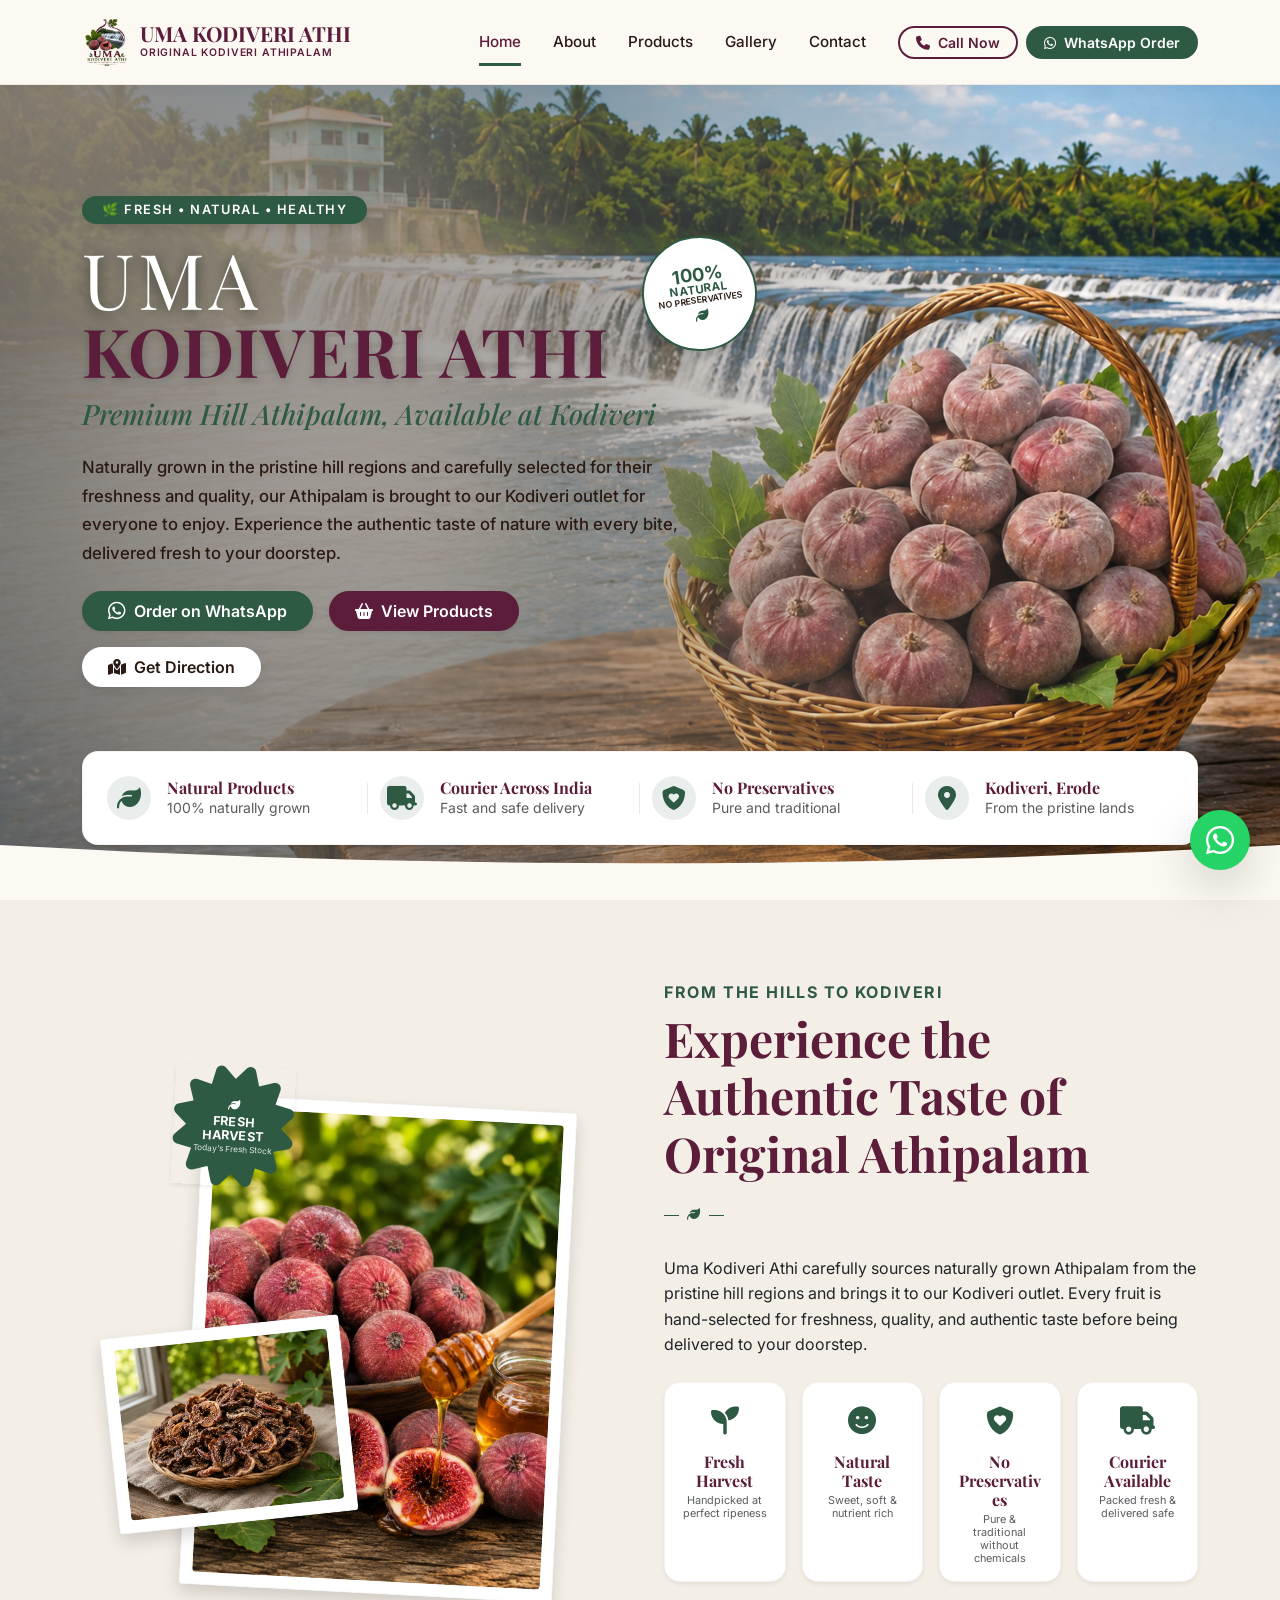
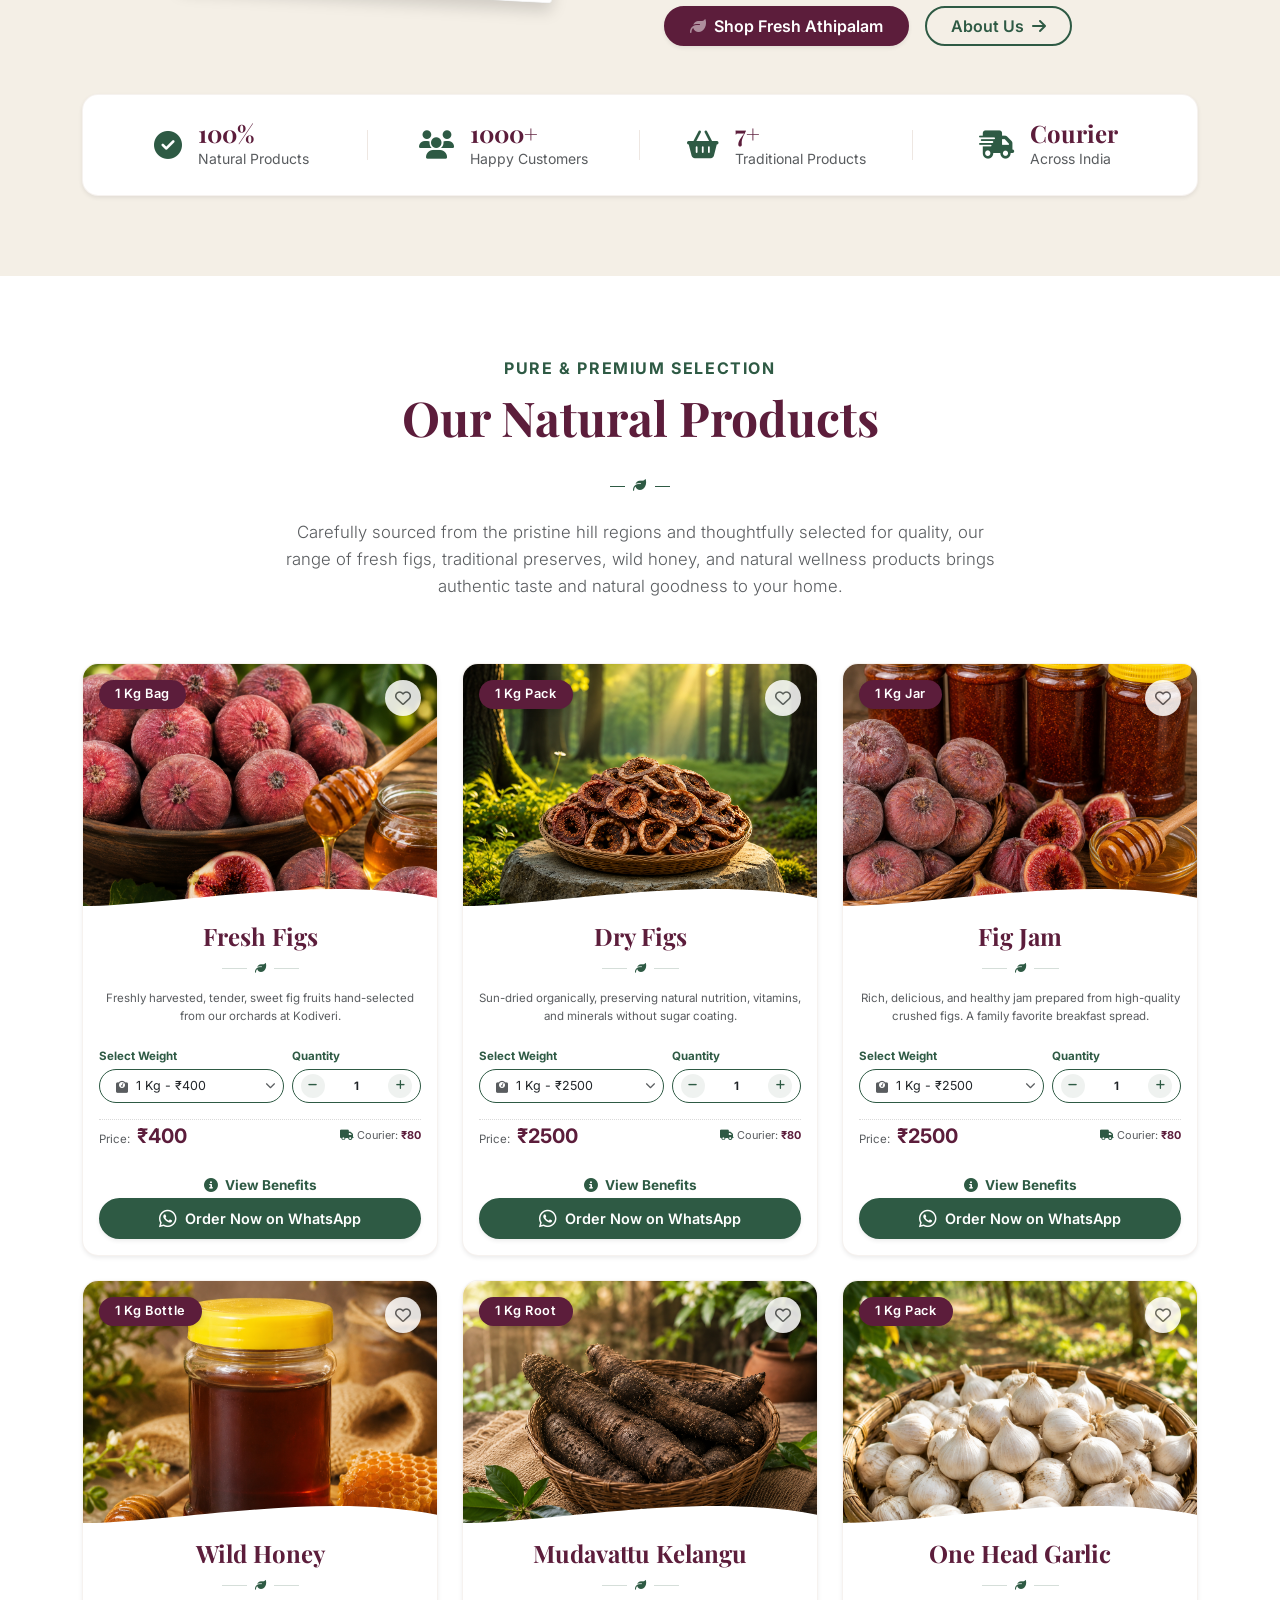
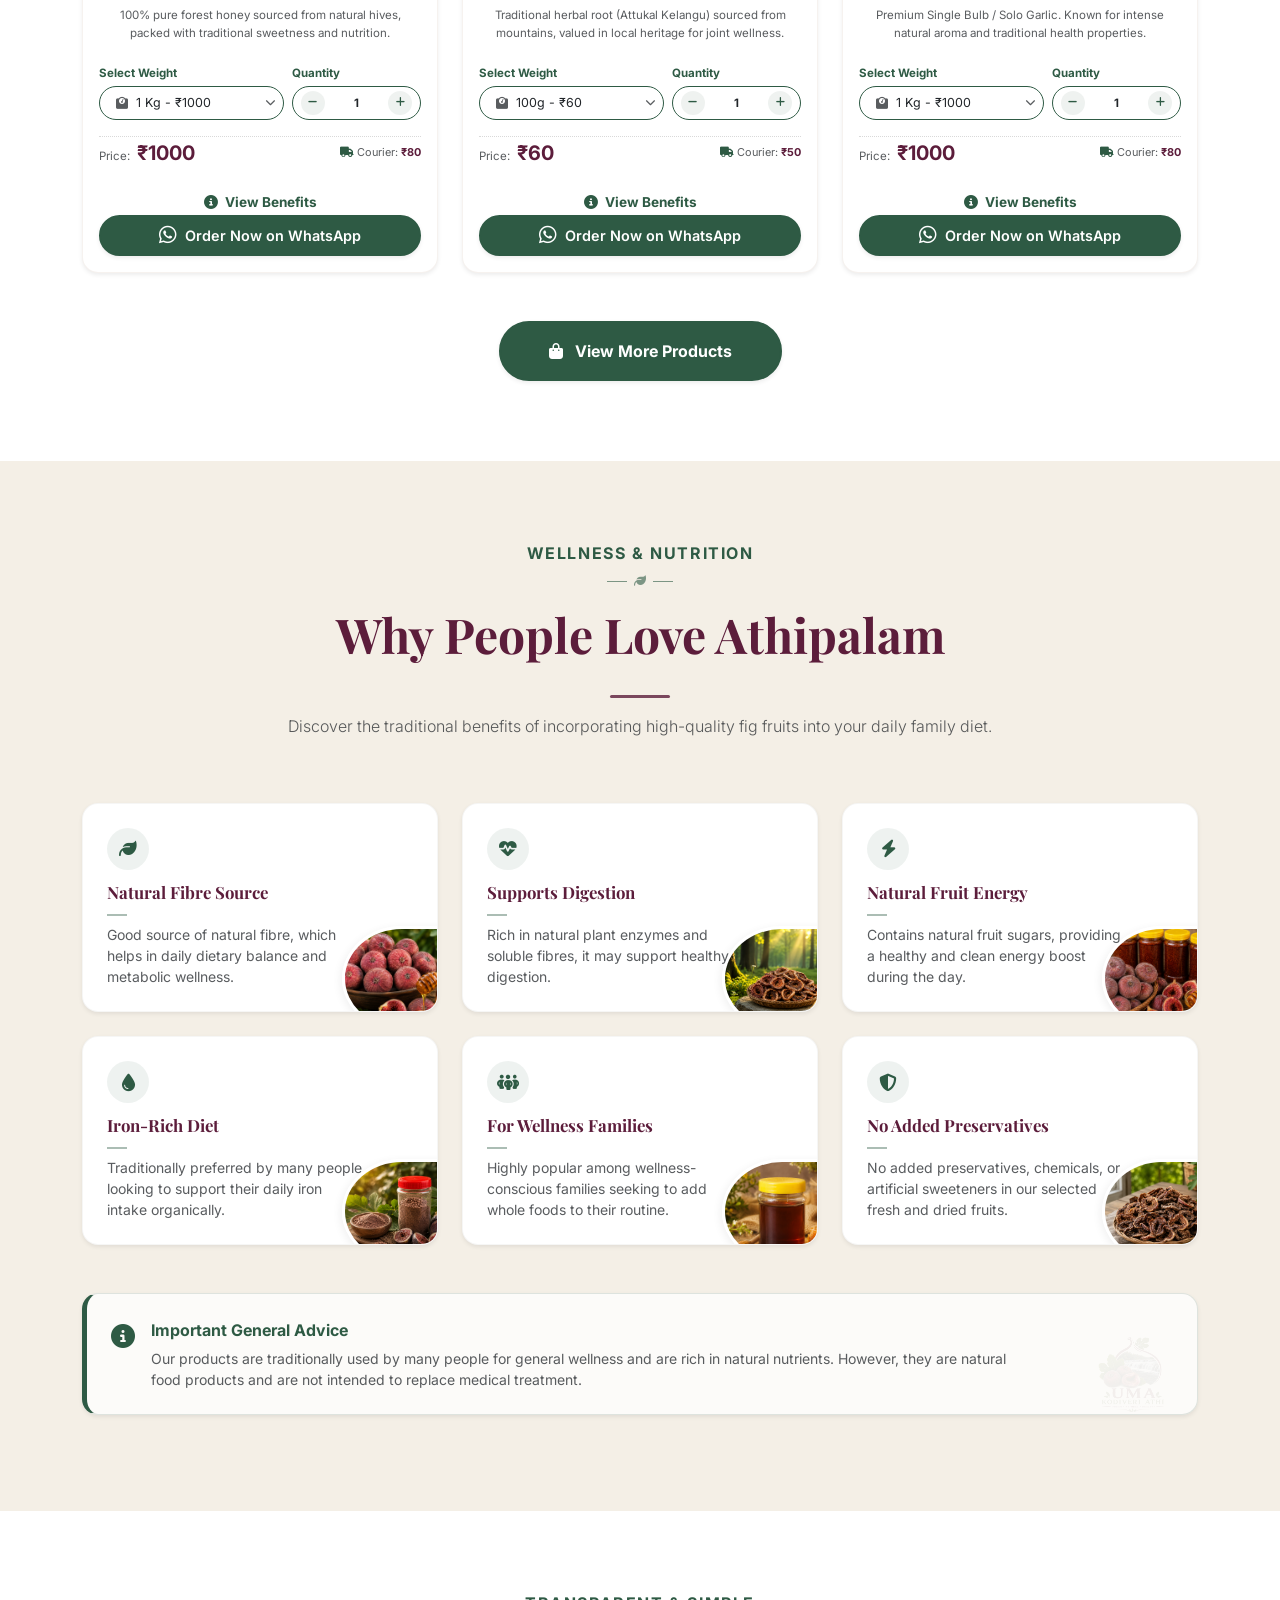
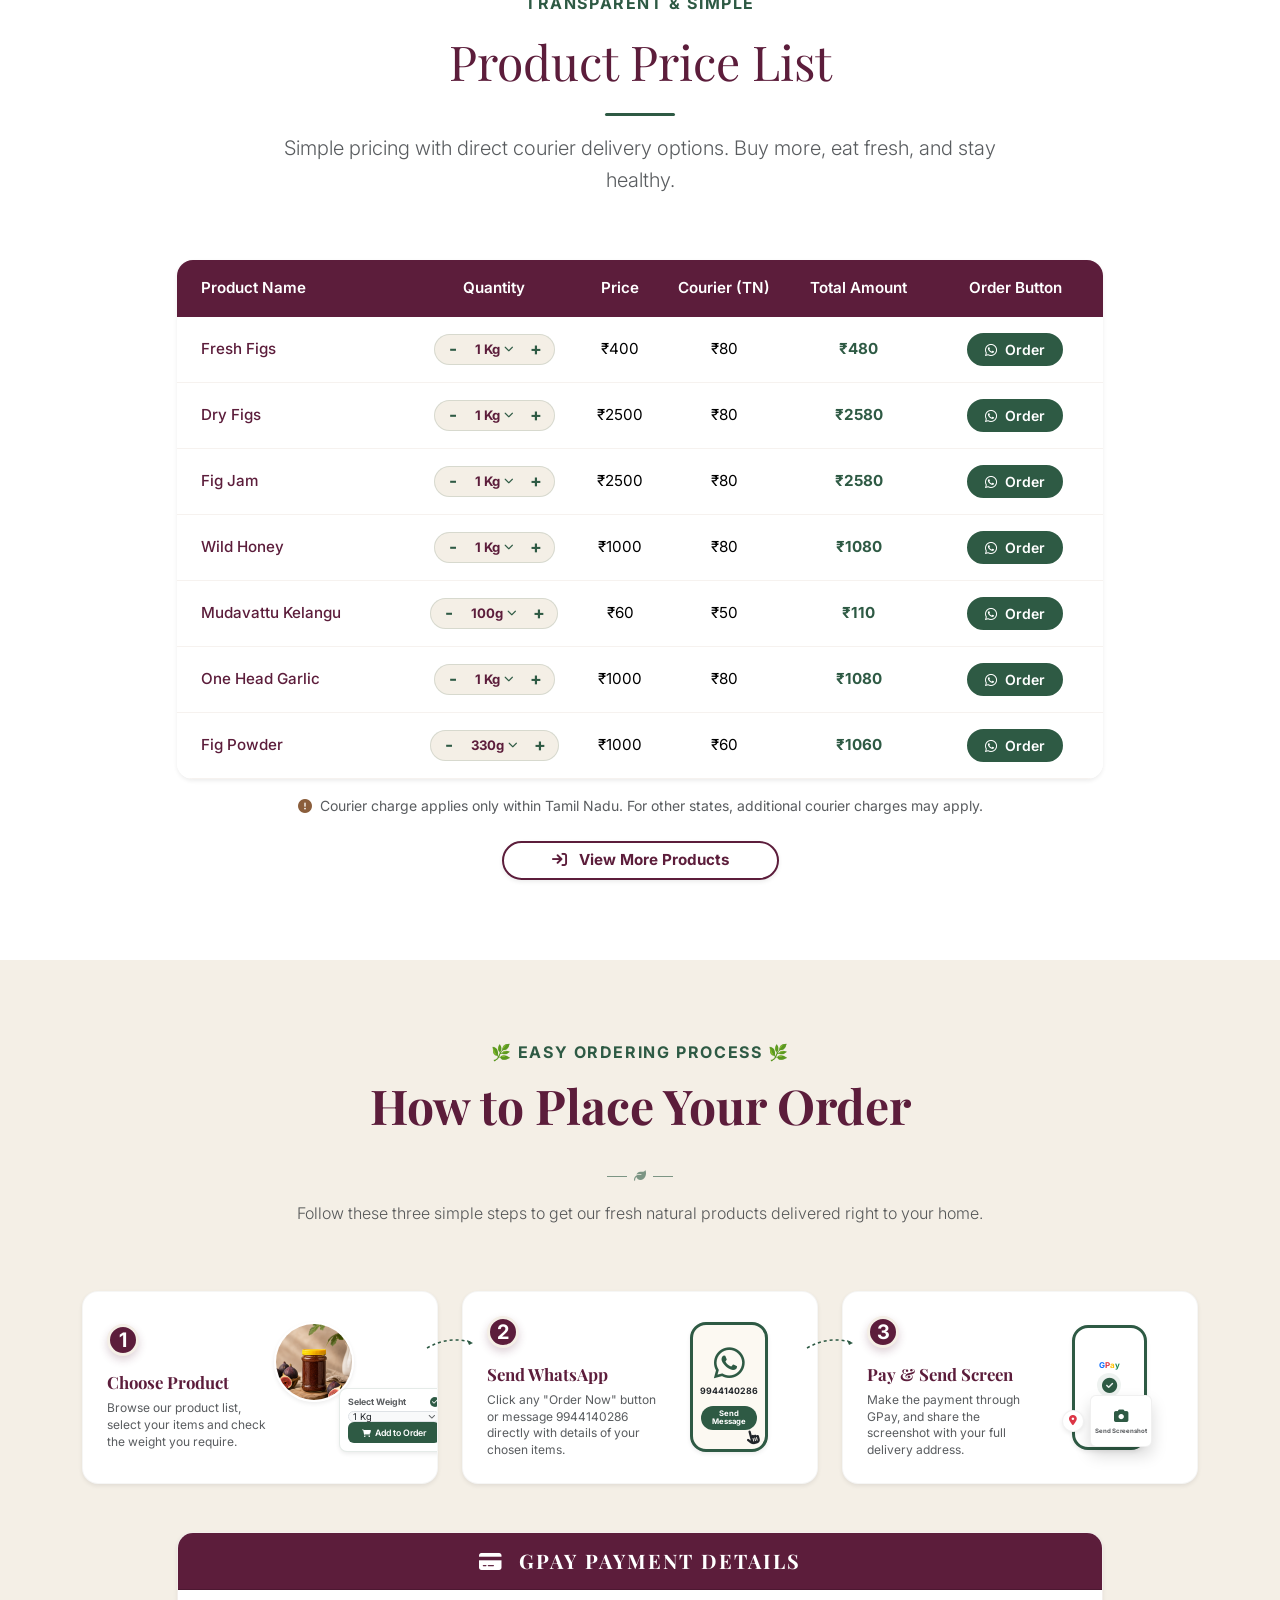
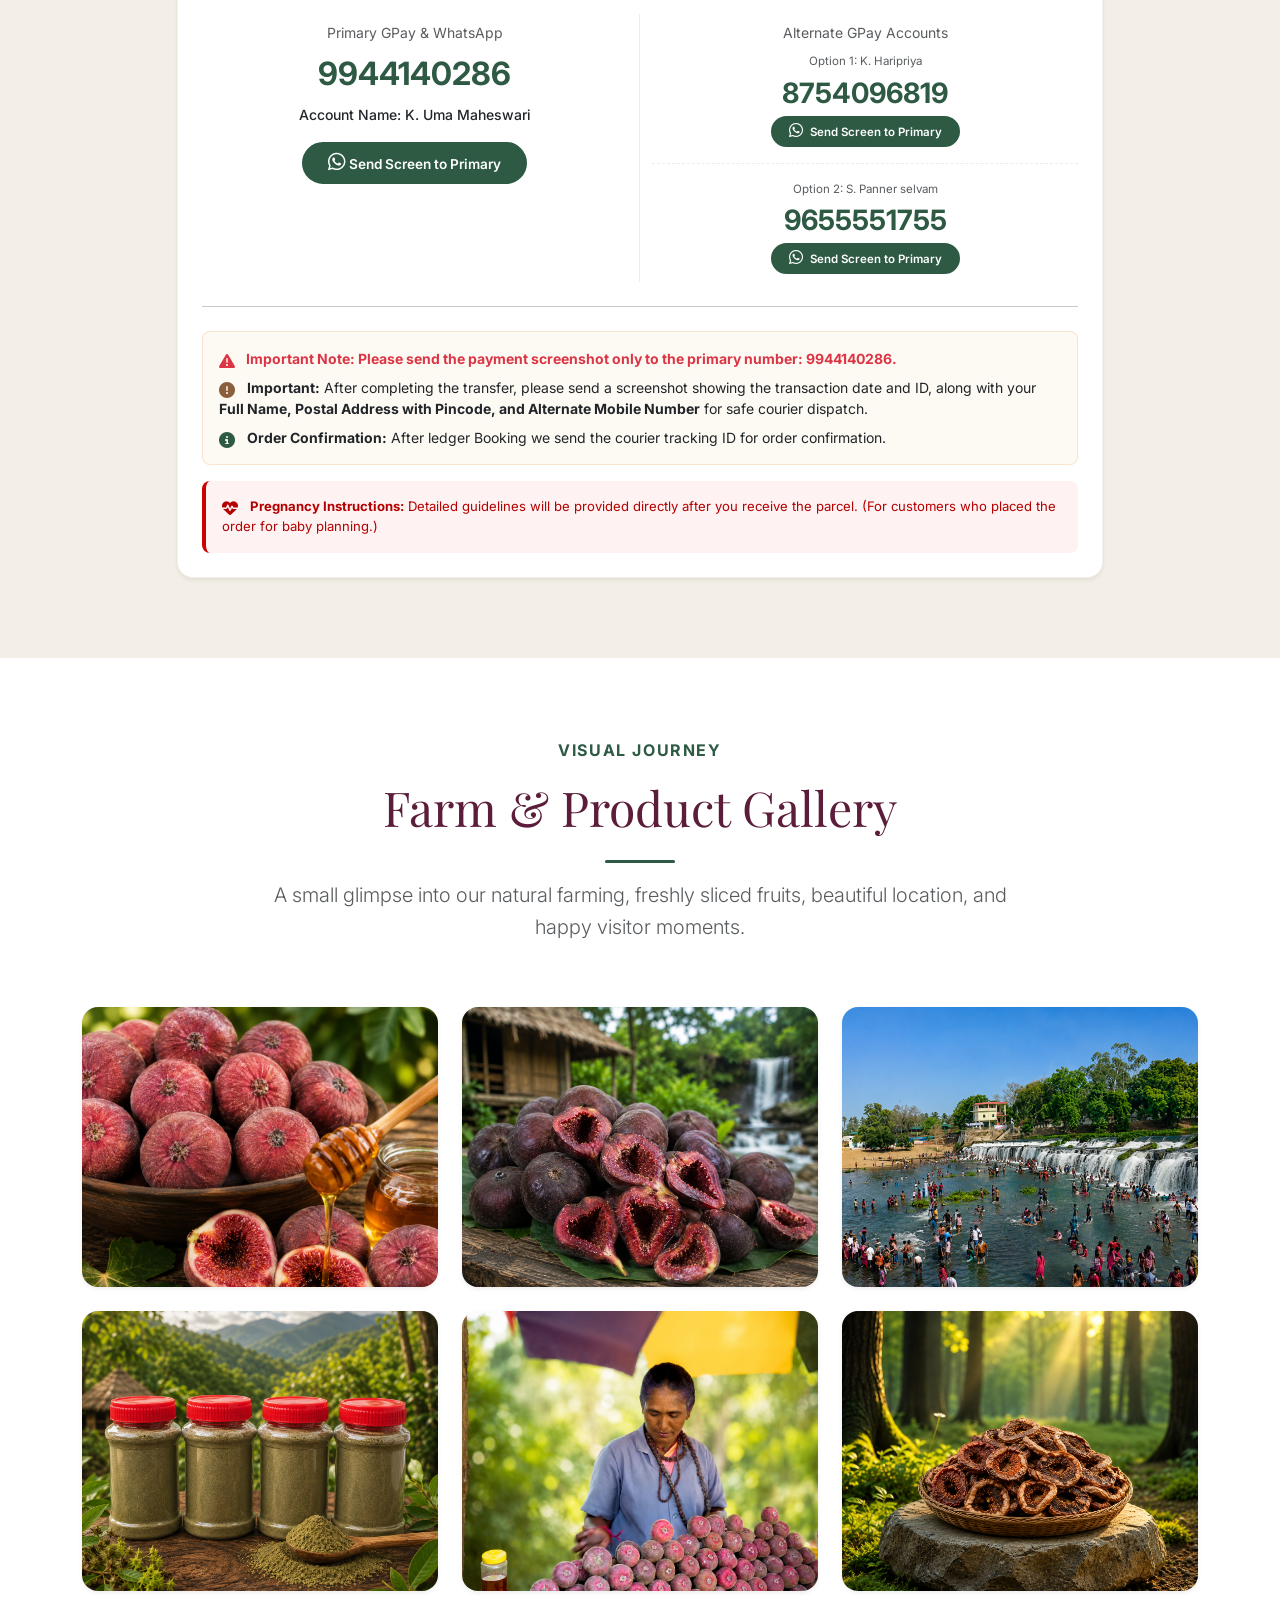
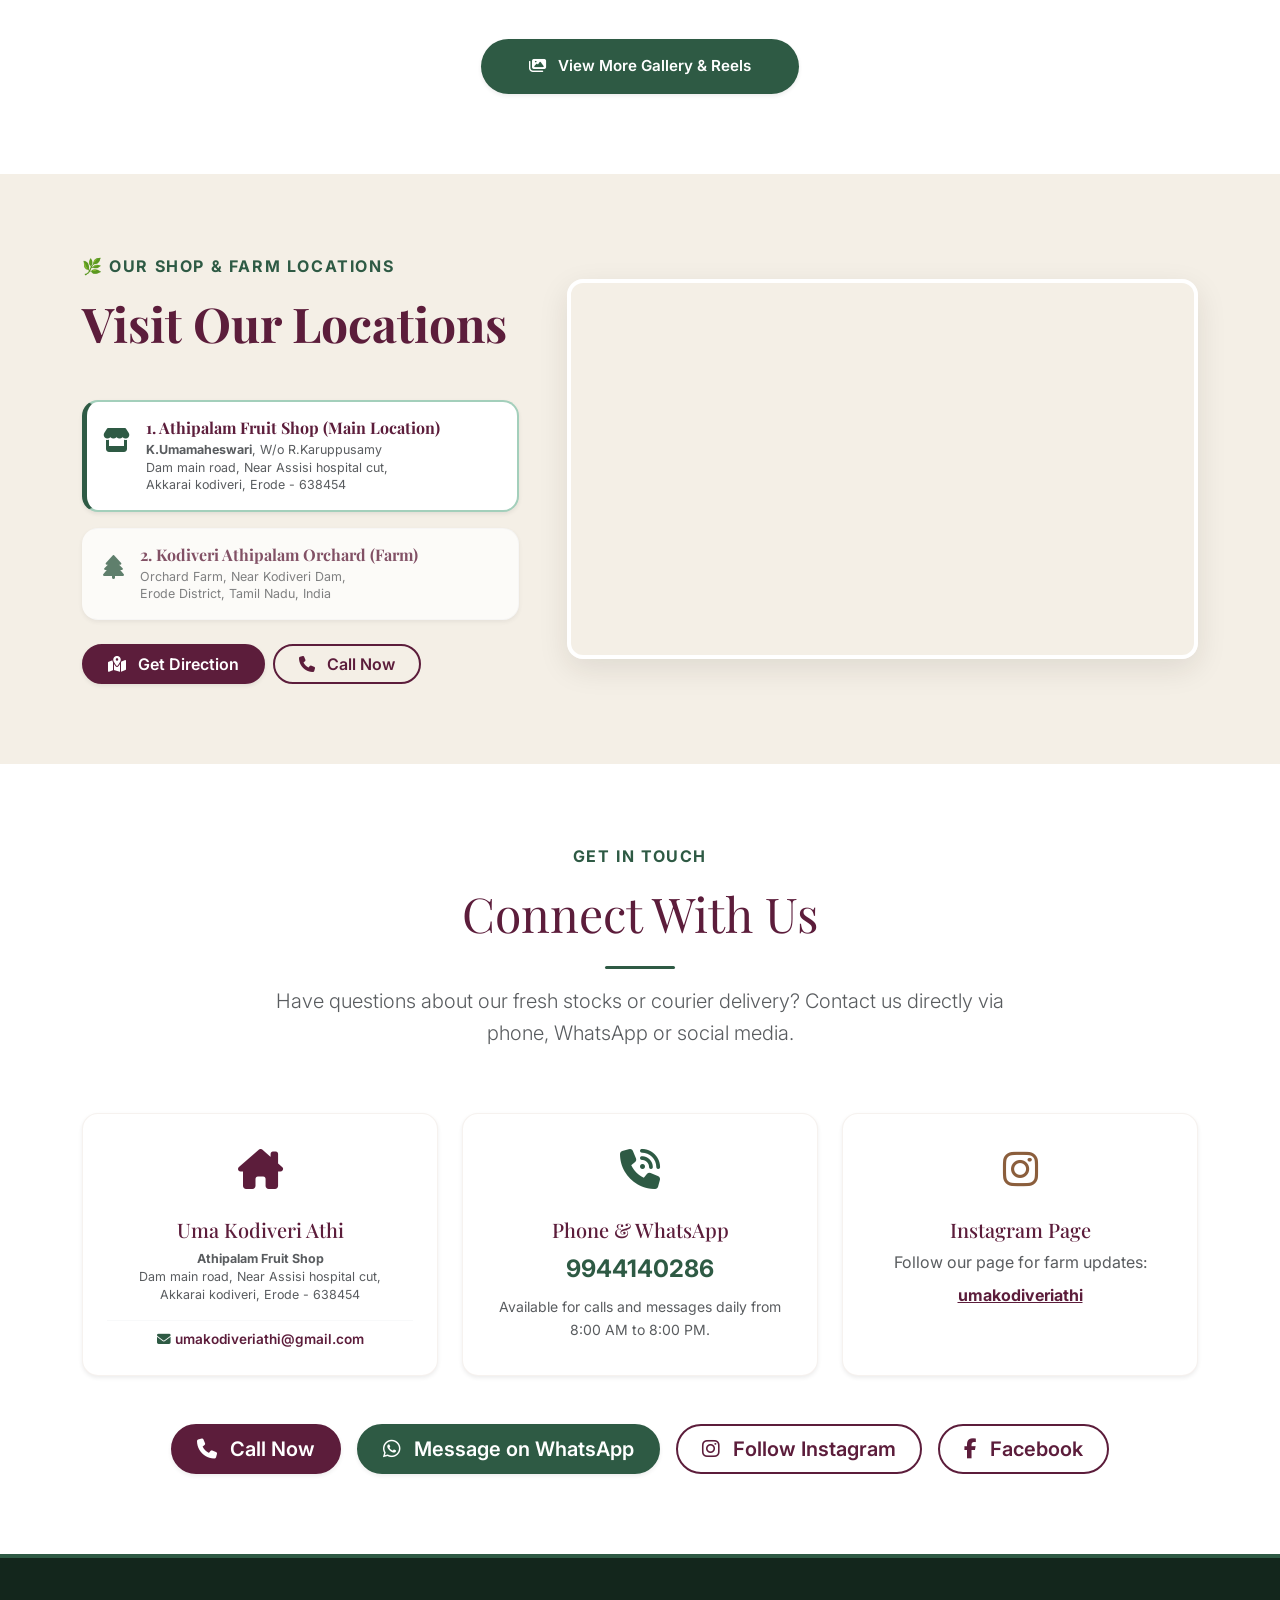
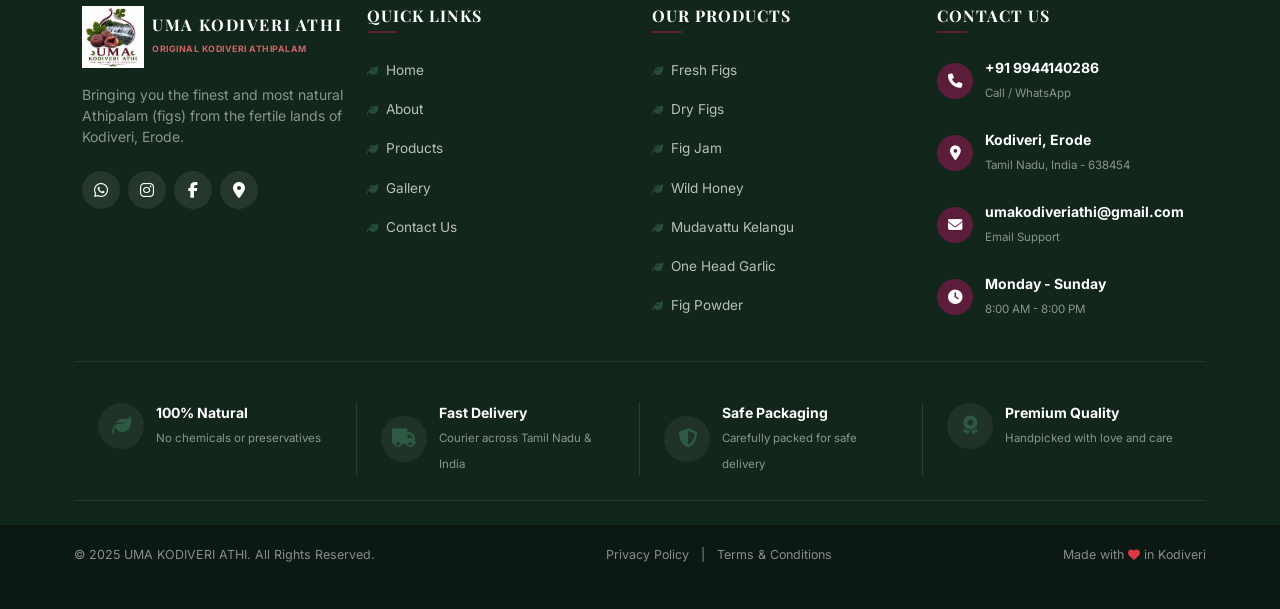
==== commit db4edcec: "comi" ====
--- a/index.html
+++ b/index.html
@@ -478,8 +478,6 @@
                                                 <span class="dropdown-chevron text-muted" style="font-size: 0.65rem;"><i class="fa-solid fa-chevron-down"></i></span>
                                             </div>
                                             <ul class="dropdown-menu w-100 border-light-green shadow-sm rounded-3 py-1" style="font-size: 0.78rem;">
-                                                <li><a class="dropdown-item py-2 px-3 text-dark" href="#" data-value="250g" data-price="120" data-tag="250g Pack">250g - &#8377;120</a></li>
-                                                <li><a class="dropdown-item py-2 px-3 text-dark" href="#" data-value="500g" data-price="200" data-tag="500g Bag">500g - &#8377;200</a></li>
                                                 <li><a class="dropdown-item py-2 px-3 text-dark active-item" href="#" data-value="1 Kg" data-price="400" data-tag="1 Kg Bag">1 Kg - &#8377;400</a></li>
                                                 <li><a class="dropdown-item py-2 px-3 text-dark" href="#" data-value="2 Kg" data-price="780" data-tag="2 Kg Basket">2 Kg - &#8377;780</a></li>
                                             </ul>
@@ -835,16 +833,17 @@
                                             <div class="input-pill-select d-flex align-items-center justify-content-between w-100 dropdown-toggle" data-bs-toggle="dropdown" data-bs-display="static" aria-expanded="false" style="cursor: pointer; padding-right: 8px;">
                                                 <div class="d-flex align-items-center">
                                                     <span class="text-muted ps-1" style="font-size: 0.75rem;"><i class="fa-solid fa-weight-scale"></i></span>
-                                                    <span class="selected-weight-display text-dark ps-2" style="font-size: 0.78rem;">1 Kg - &#8377;300</span>
+                                                    <span class="selected-weight-display text-dark ps-2" style="font-size: 0.78rem;">100g - &#8377;60</span>
                                                 </div>
                                                 <span class="dropdown-chevron text-muted" style="font-size: 0.65rem;"><i class="fa-solid fa-chevron-down"></i></span>
                                             </div>
                                             <ul class="dropdown-menu w-100 border-light-green shadow-sm rounded-3 py-1" style="font-size: 0.78rem;">
+                                                <li><a class="dropdown-item py-2 px-3 text-dark active-item" href="#" data-value="100g" data-price="60" data-tag="100g Root">100g - &#8377;60</a></li>
                                                 <li><a class="dropdown-item py-2 px-3 text-dark" href="#" data-value="250g" data-price="100" data-tag="250g Root">250g - &#8377;100</a></li>
-                                                <li><a class="dropdown-item py-2 px-3 text-dark" href="#" data-value="500g" data-price="180" data-tag="500g Root">500g - &#8377;180</a></li>
-                                                <li><a class="dropdown-item py-2 px-3 text-dark active-item" href="#" data-value="1 Kg" data-price="300" data-tag="1 Kg Root">1 Kg - &#8377;300</a></li>
+                                                <li><a class="dropdown-item py-2 px-3 text-dark" href="#" data-value="500g" data-price="150" data-tag="500g Root">500g - &#8377;150</a></li>
+                                                <li><a class="dropdown-item py-2 px-3 text-dark" href="#" data-value="1 Kg" data-price="300" data-tag="1 Kg Root">1 Kg - &#8377;300</a></li>
                                             </ul>
-                                            <input type="hidden" class="product-weight-select-value" value="1 Kg" data-price="300" data-tag="1 Kg Root">
+                                            <input type="hidden" class="product-weight-select-value" value="100g" data-price="60" data-tag="100g Root">
                                         </div>
                                     </div>
                                     <div class="col-5">
@@ -859,8 +858,8 @@
 
                                 <!-- Price and Courier Row -->
                                 <div class="card-price-courier-row d-flex align-items-center justify-content-between pt-2.5 pb-1 mb-3">
-                                    <span class="extra-small text-muted">Price: <span class="total-price-amount fw-bold text-maroon fs-5 ms-1">&#8377;300</span></span>
-                                    <span class="courier-note text-muted extra-small" style="font-size: 0.68rem;"><i class="fa-solid fa-truck text-green me-0.5"></i> Courier: <span class="fw-bold text-maroon">&#8377;80</span></span>
+                                    <span class="extra-small text-muted">Price: <span class="total-price-amount fw-bold text-maroon fs-5 ms-1">&#8377;60</span></span>
+                                    <span class="courier-note text-muted extra-small" style="font-size: 0.68rem;"><i class="fa-solid fa-truck text-green me-0.5"></i> Courier: <span class="fw-bold text-maroon">&#8377;50</span></span>
                                 </div>
 
                                 <!-- Order Now Button -->
@@ -1150,8 +1149,6 @@
                                                     <i class="fa-solid fa-chevron-down text-green" style="font-size: 0.6rem;"></i>
                                                 </a>
                                                 <ul class="dropdown-menu table-weight-dropdown shadow border-0 py-1" style="font-size: 0.78rem;">
-                                                    <li><a class="dropdown-item py-1.5 px-3 text-dark" href="#" data-value="250g" data-price="100" data-courier="50">250g</a></li>
-                                                    <li><a class="dropdown-item py-1.5 px-3 text-dark" href="#" data-value="500g" data-price="200" data-courier="60">500g</a></li>
                                                     <li><a class="dropdown-item py-1.5 px-3 text-dark active-item" href="#" data-value="1 Kg" data-price="400" data-courier="80">1 Kg</a></li>
                                                     <li><a class="dropdown-item py-1.5 px-3 text-dark" href="#" data-value="2 Kg" data-price="800" data-courier="120">2 Kg</a></li>
                                                 </ul>
@@ -1256,21 +1253,22 @@
                                             <div class="table-weight-select-container dropdown d-inline-flex align-items-center bg-cream-soft rounded-pill px-2 py-1" style="border: 1px solid rgba(46,90,68,0.15); font-size: 0.85rem;">
                                                 <button class="btn btn-sm btn-table-weight-minus p-0 border-0 bg-transparent text-green fw-bold" style="width: 20px; height: 20px; font-size: 1.1rem; line-height: 0.8;">-</button>
                                                 <a class="dropdown-toggle text-decoration-none text-maroon mx-2 px-1 fw-bold d-flex align-items-center" href="#" role="button" data-bs-toggle="dropdown" aria-expanded="false" style="font-size: 0.82rem;">
-                                                    <span class="selected-table-weight-display me-1">1 Kg</span>
+                                                    <span class="selected-table-weight-display me-1">100g</span>
                                                     <i class="fa-solid fa-chevron-down text-green" style="font-size: 0.6rem;"></i>
                                                 </a>
                                                 <ul class="dropdown-menu table-weight-dropdown shadow border-0 py-1" style="font-size: 0.78rem;">
+                                                    <li><a class="dropdown-item py-1.5 px-3 text-dark active-item" href="#" data-value="100g" data-price="60" data-courier="50">100g</a></li>
                                                     <li><a class="dropdown-item py-1.5 px-3 text-dark" href="#" data-value="250g" data-price="100" data-courier="50">250g</a></li>
                                                     <li><a class="dropdown-item py-1.5 px-3 text-dark" href="#" data-value="500g" data-price="150" data-courier="60">500g</a></li>
-                                                    <li><a class="dropdown-item py-1.5 px-3 text-dark active-item" href="#" data-value="1 Kg" data-price="300" data-courier="80">1 Kg</a></li>
+                                                    <li><a class="dropdown-item py-1.5 px-3 text-dark" href="#" data-value="1 Kg" data-price="300" data-courier="80">1 Kg</a></li>
                                                 </ul>
                                                 <button class="btn btn-sm btn-table-weight-plus p-0 border-0 bg-transparent text-green fw-bold" style="width: 20px; height: 20px; font-size: 1.1rem; line-height: 0.8;">+</button>
-                                                <input type="hidden" class="table-weight-select-value" value="1 Kg" data-price="300" data-courier="80">
+                                                <input type="hidden" class="table-weight-select-value" value="100g" data-price="60" data-courier="50">
                                             </div>
                                         </td>
-                                        <td class="py-3 table-row-price">&#8377;300</td>
-                                        <td class="py-3 table-row-courier">&#8377;80</td>
-                                        <td class="py-3 fw-bold text-green table-row-total">&#8377;380</td>
+                                        <td class="py-3 table-row-price">&#8377;60</td>
+                                        <td class="py-3 table-row-courier">&#8377;50</td>
+                                        <td class="py-3 fw-bold text-green table-row-total">&#8377;110</td>
                                         <td class="py-3 px-4">
                                             <button class="btn btn-green btn-sm rounded-pill text-white px-3 btn-table-order">
                                                 <i class="fa-brands fa-whatsapp me-1"></i> Order
@@ -1310,21 +1308,21 @@
                                             <div class="table-weight-select-container dropdown d-inline-flex align-items-center bg-cream-soft rounded-pill px-2 py-1" style="border: 1px solid rgba(46,90,68,0.15); font-size: 0.85rem;">
                                                 <button class="btn btn-sm btn-table-weight-minus p-0 border-0 bg-transparent text-green fw-bold" style="width: 20px; height: 20px; font-size: 1.1rem; line-height: 0.8;">-</button>
                                                 <a class="dropdown-toggle text-decoration-none text-maroon mx-2 px-1 fw-bold d-flex align-items-center" href="#" role="button" data-bs-toggle="dropdown" aria-expanded="false" style="font-size: 0.82rem;">
-                                                    <span class="selected-table-weight-display me-1">1 Kg</span>
+                                                    <span class="selected-table-weight-display me-1">330g</span>
                                                     <i class="fa-solid fa-chevron-down text-green" style="font-size: 0.6rem;"></i>
                                                 </a>
                                                 <ul class="dropdown-menu table-weight-dropdown shadow border-0 py-1" style="font-size: 0.78rem;">
-                                                    <li><a class="dropdown-item py-1.5 px-3 text-dark" href="#" data-value="250g" data-price="850" data-courier="50">250g</a></li>
-                                                    <li><a class="dropdown-item py-1.5 px-3 text-dark" href="#" data-value="500g" data-price="1600" data-courier="60">500g</a></li>
-                                                    <li><a class="dropdown-item py-1.5 px-3 text-dark active-item" href="#" data-value="1 Kg" data-price="3000" data-courier="80">1 Kg</a></li>
+                                                    <li><a class="dropdown-item py-1.5 px-3 text-dark active-item" href="#" data-value="330g" data-price="1000" data-courier="60">330g</a></li>
+                                                    <li><a class="dropdown-item py-1.5 px-3 text-dark" href="#" data-value="500g" data-price="1500" data-courier="60">500g</a></li>
+                                                    <li><a class="dropdown-item py-1.5 px-3 text-dark" href="#" data-value="1 Kg" data-price="3000" data-courier="80">1 Kg</a></li>
                                                 </ul>
                                                 <button class="btn btn-sm btn-table-weight-plus p-0 border-0 bg-transparent text-green fw-bold" style="width: 20px; height: 20px; font-size: 1.1rem; line-height: 0.8;">+</button>
-                                                <input type="hidden" class="table-weight-select-value" value="1 Kg" data-price="3000" data-courier="80">
+                                                <input type="hidden" class="table-weight-select-value" value="330g" data-price="1000" data-courier="60">
                                             </div>
                                         </td>
-                                        <td class="py-3 table-row-price">&#8377;3000</td>
-                                        <td class="py-3 table-row-courier">&#8377;80</td>
-                                        <td class="py-3 fw-bold text-green table-row-total">&#8377;3080</td>
+                                        <td class="py-3 table-row-price">&#8377;1000</td>
+                                        <td class="py-3 table-row-courier">&#8377;60</td>
+                                        <td class="py-3 fw-bold text-green table-row-total">&#8377;1060</td>
                                         <td class="py-3 px-4">
                                             <button class="btn btn-green btn-sm rounded-pill text-white px-3 btn-table-order">
                                                 <i class="fa-brands fa-whatsapp me-1"></i> Order
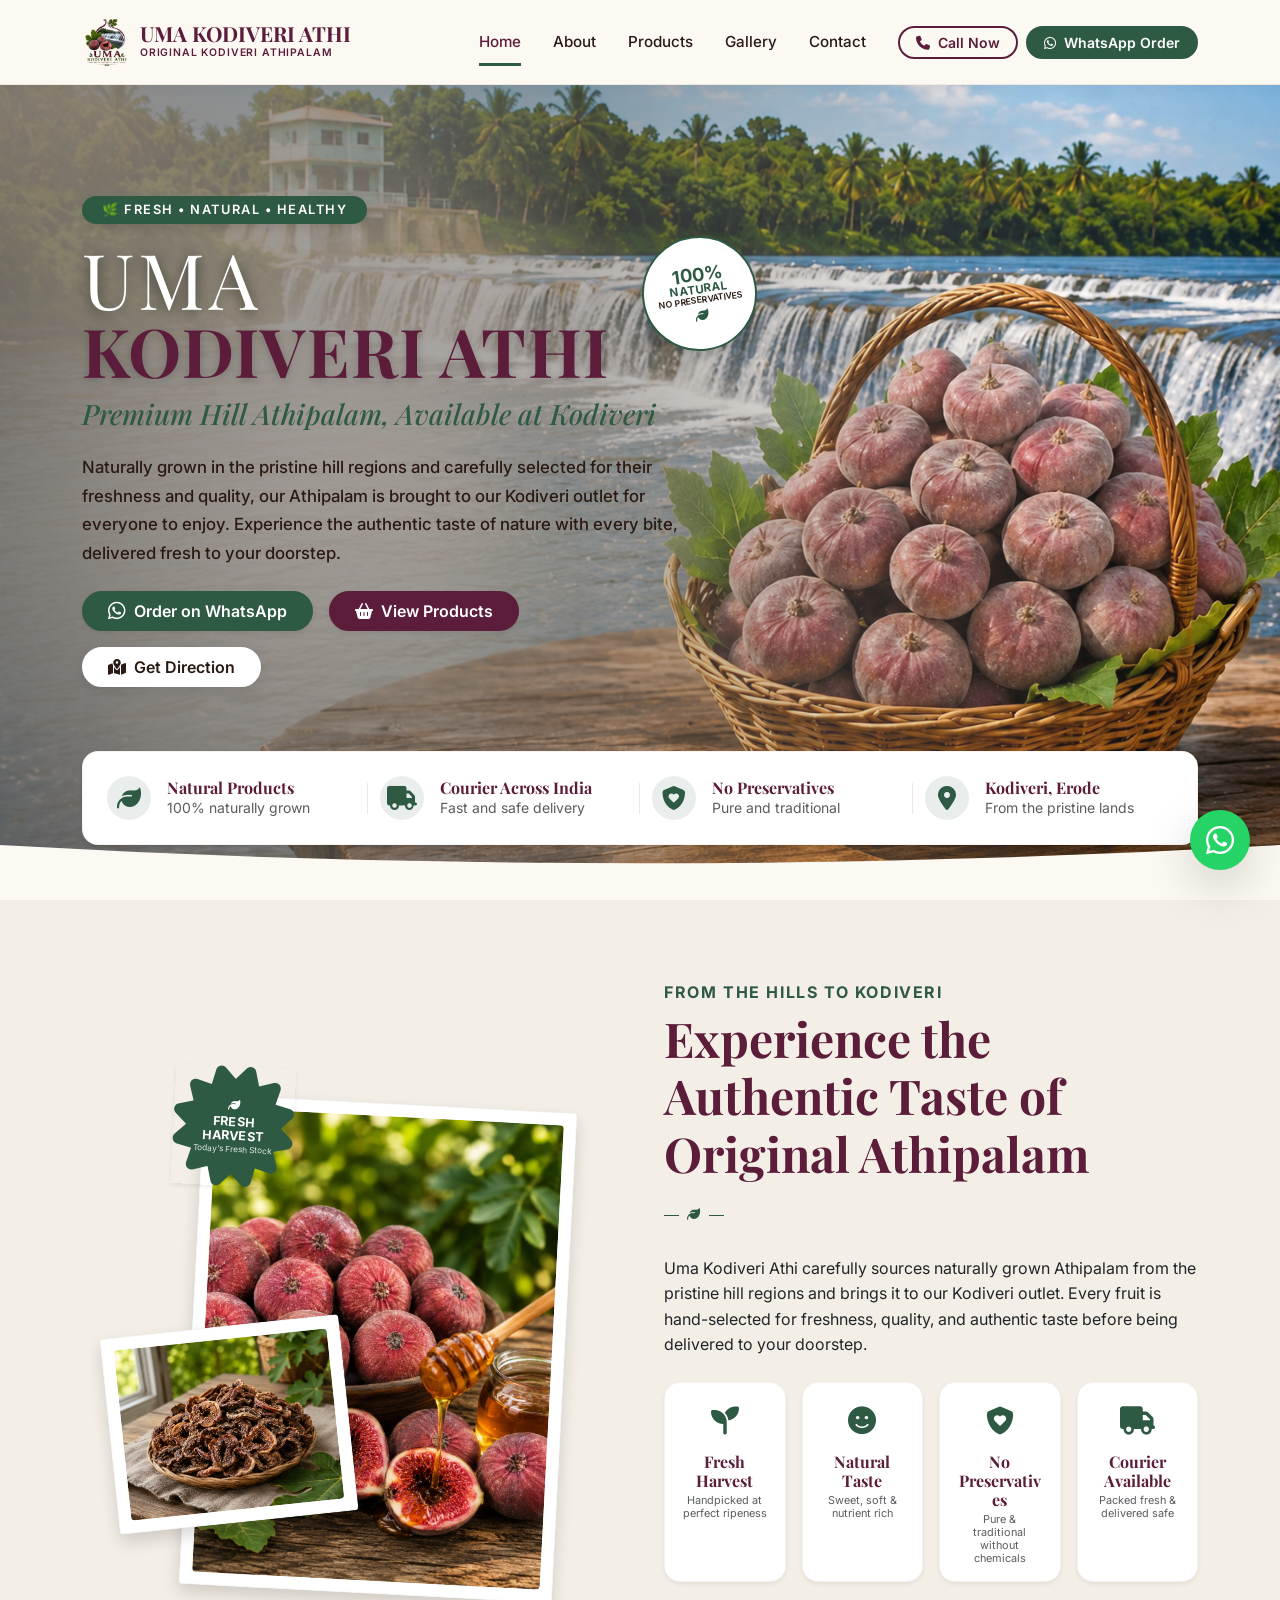
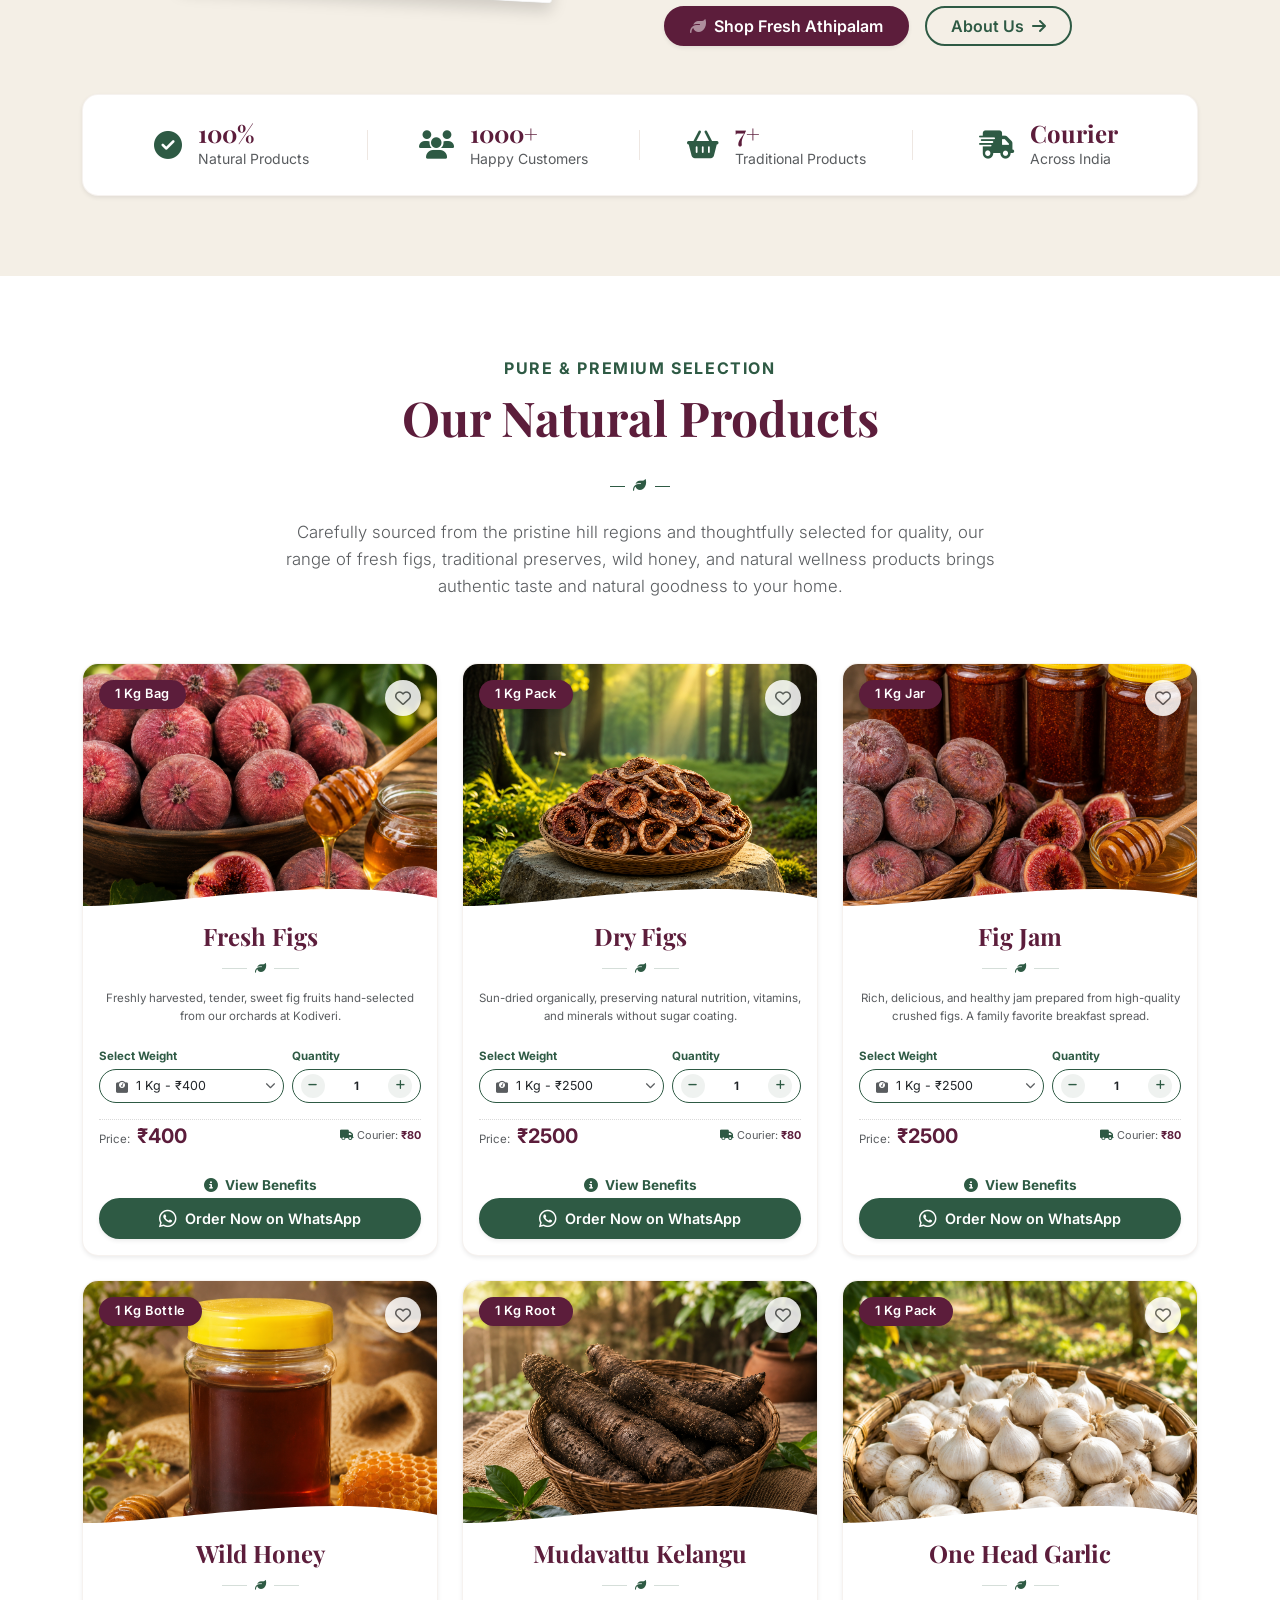
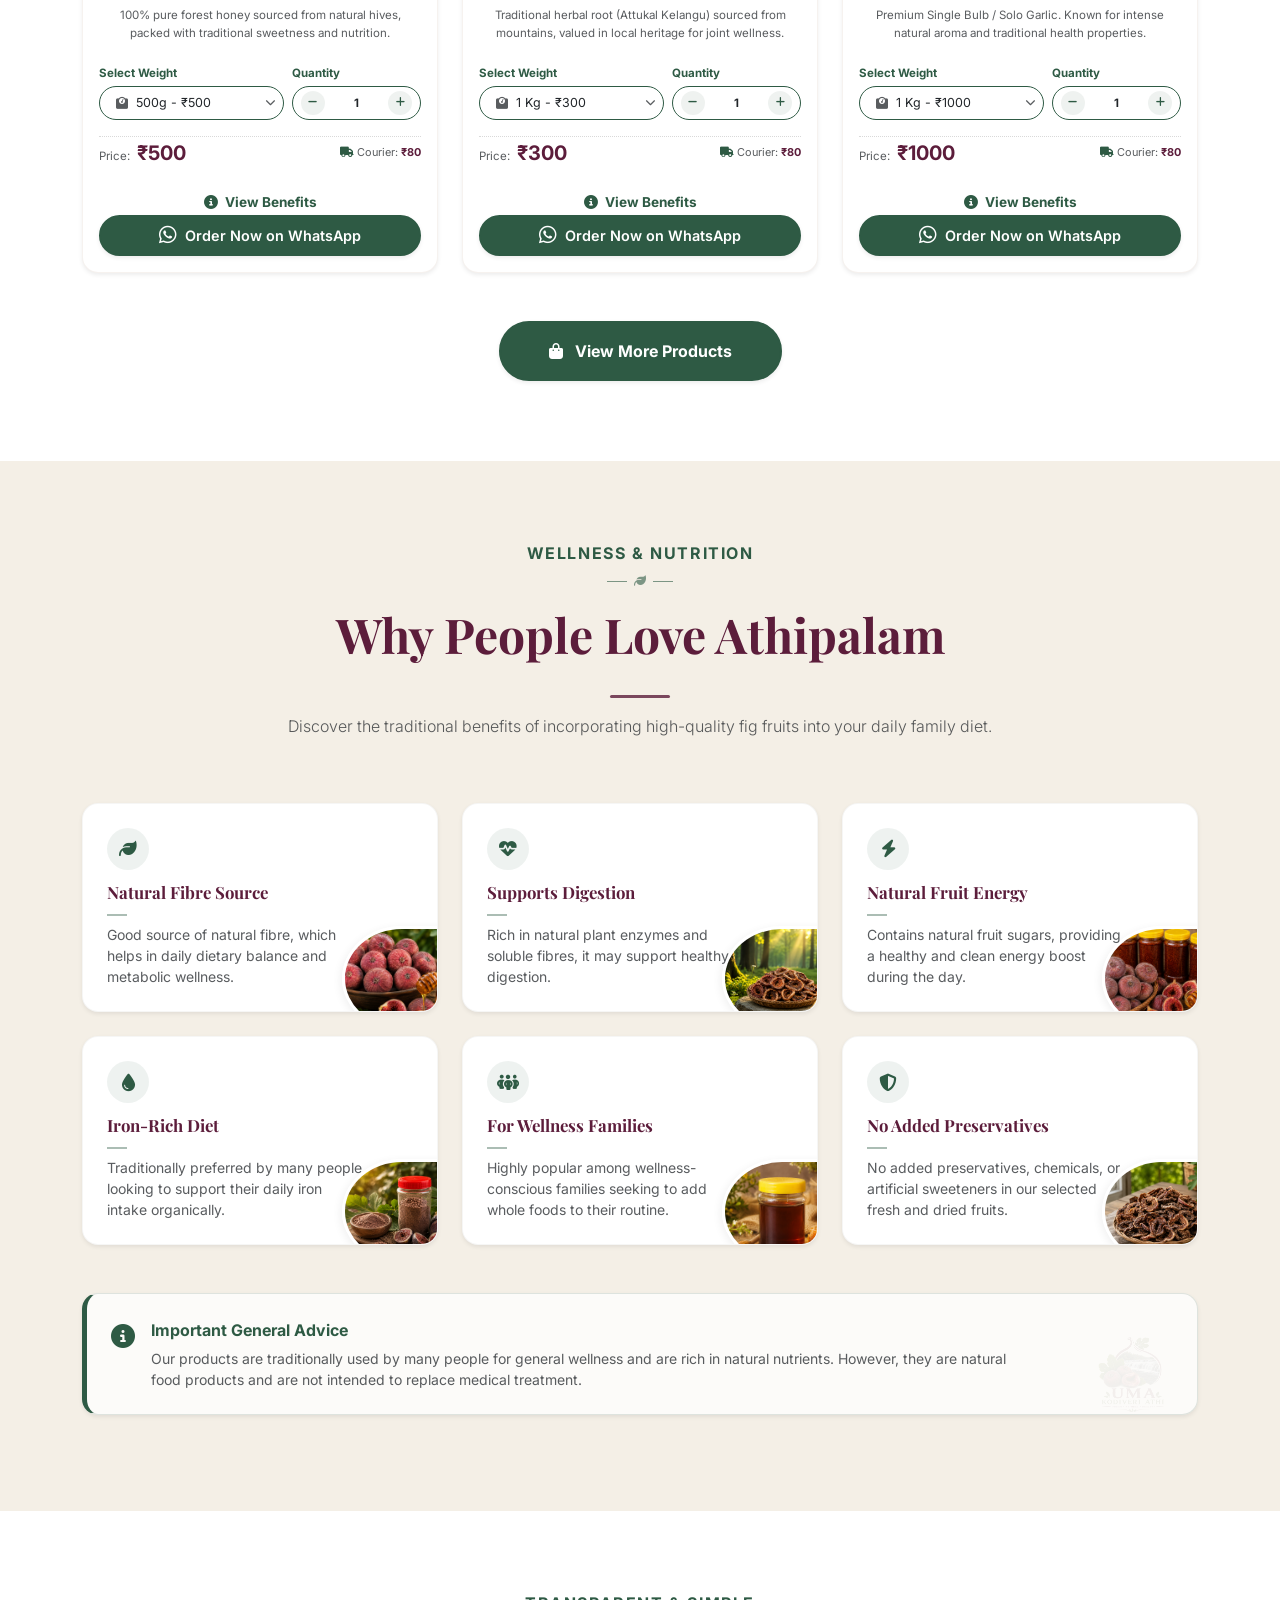
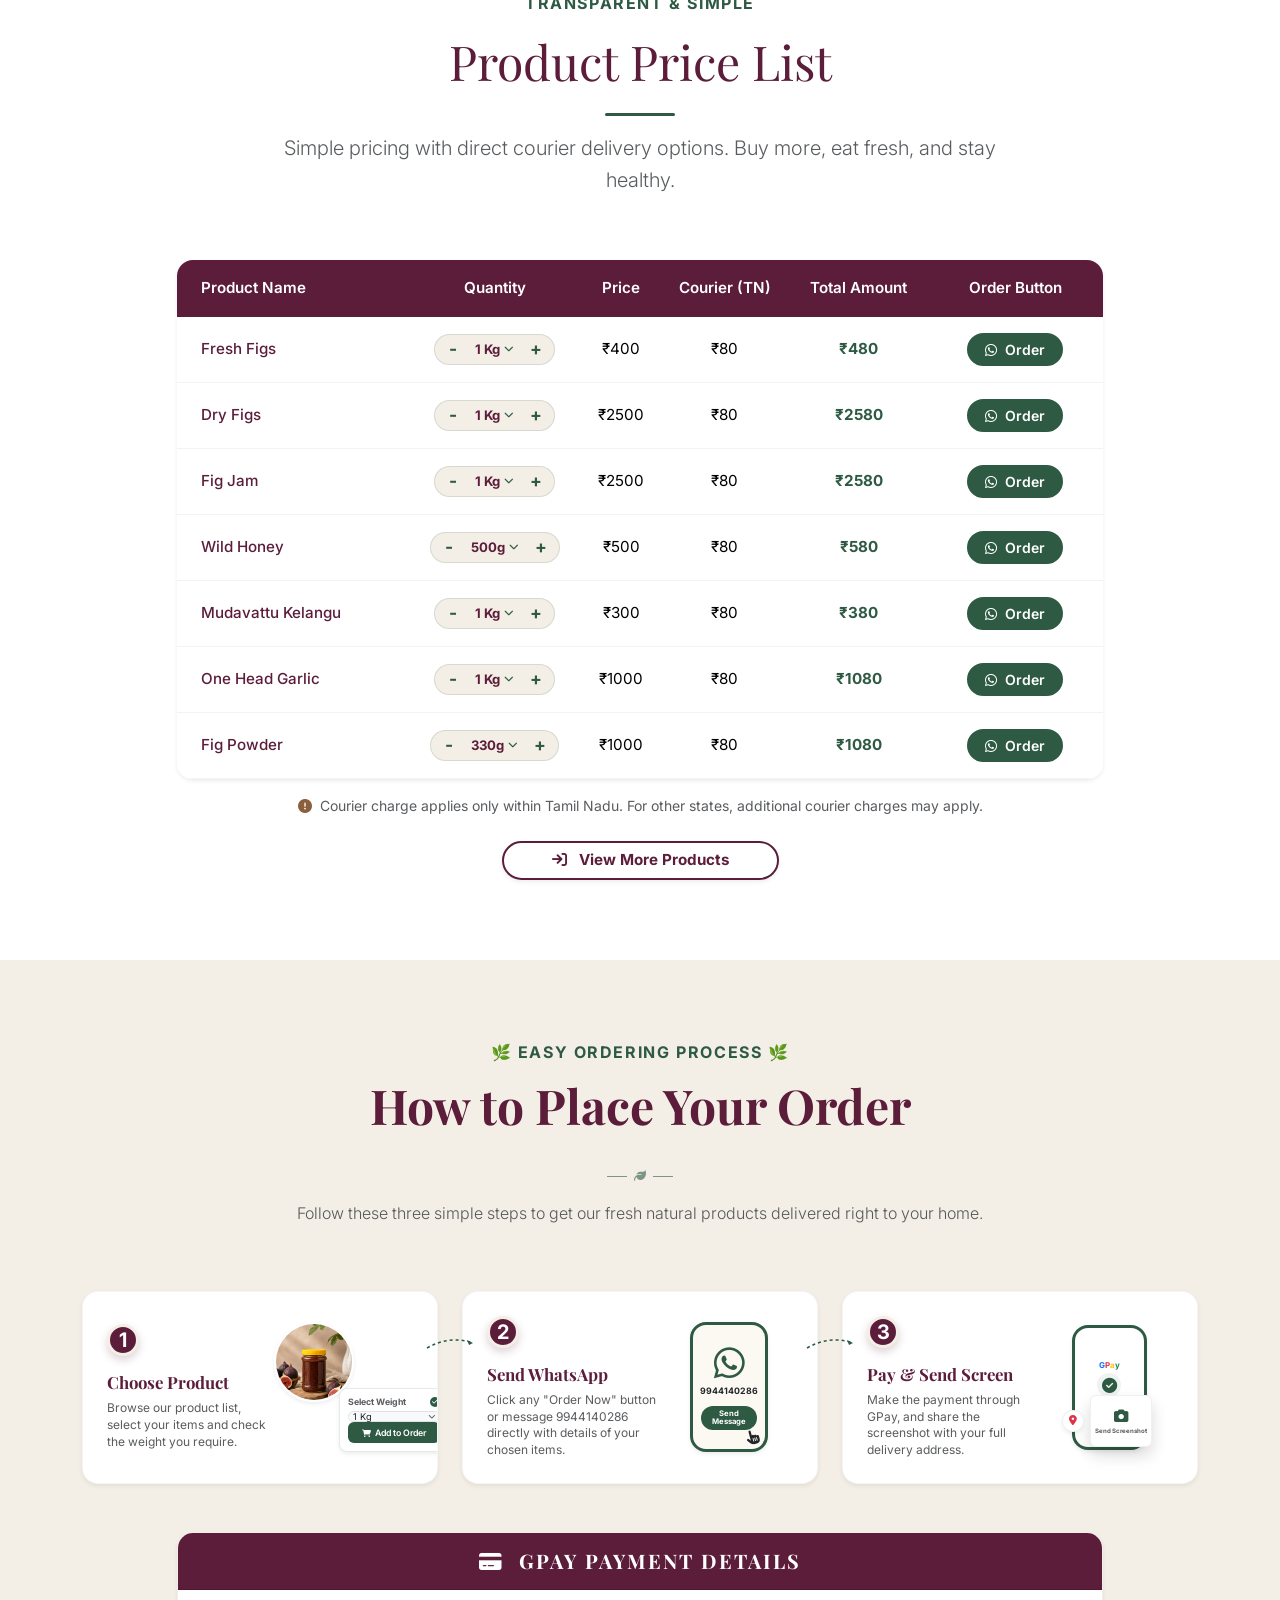
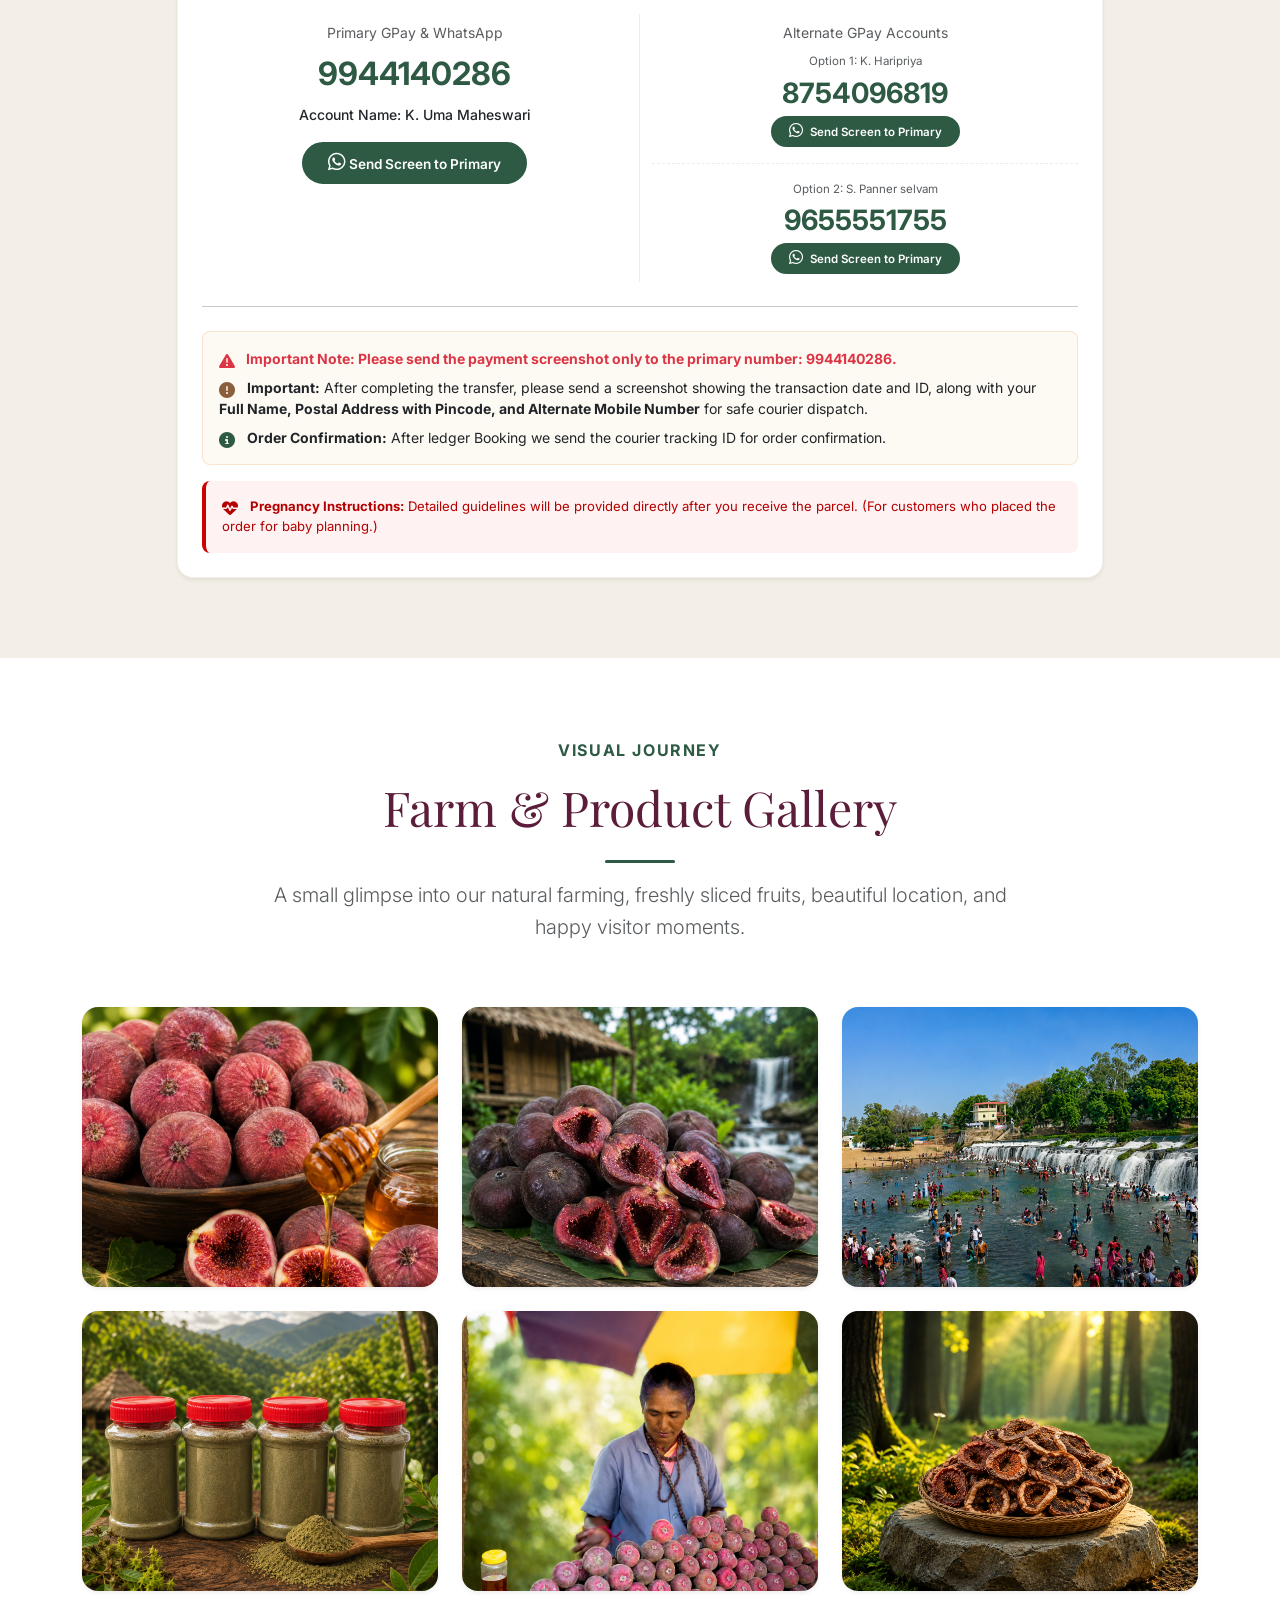
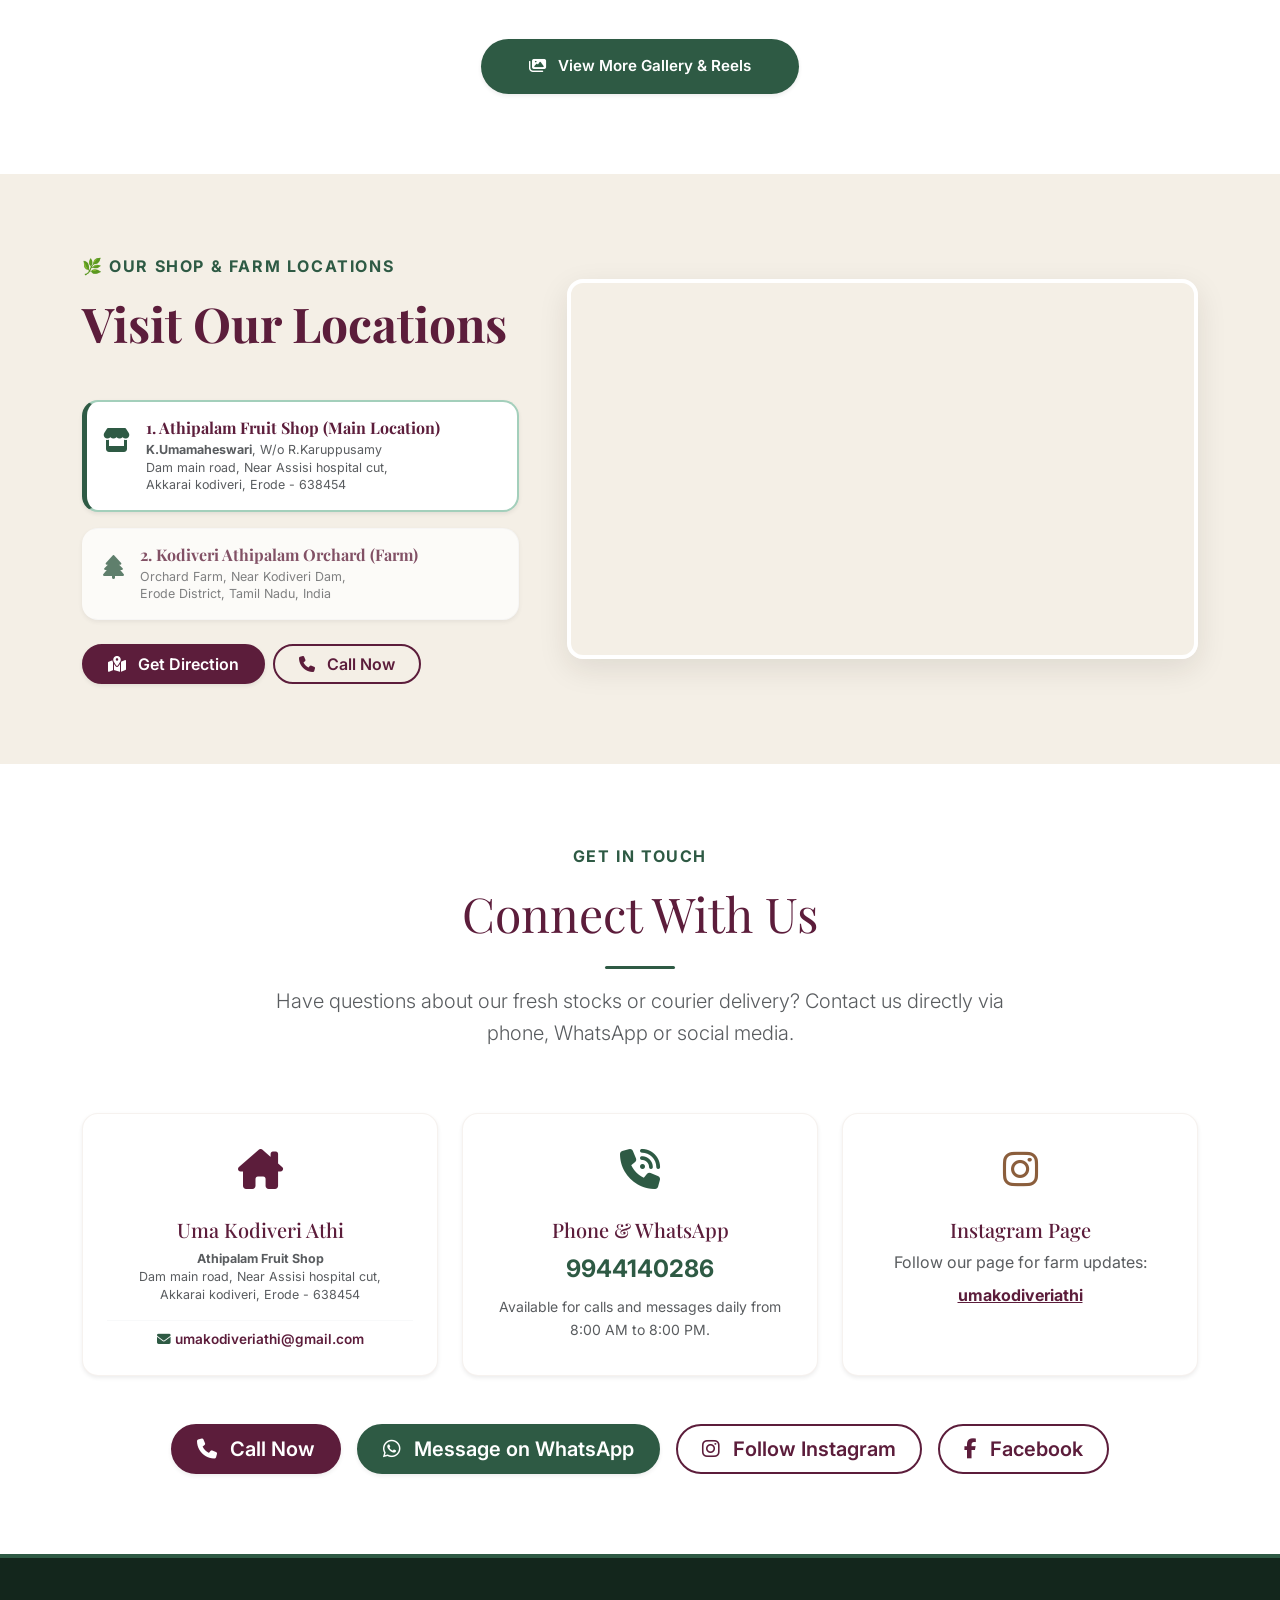
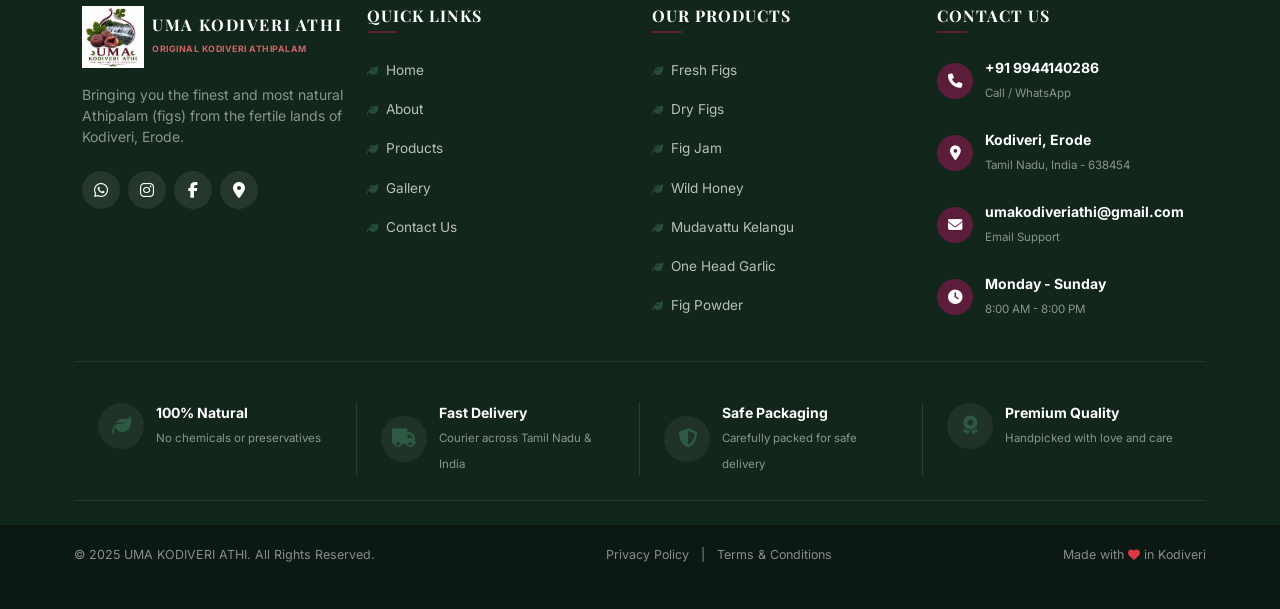
==== commit 925f240d: "commit" ====
--- a/index.html
+++ b/index.html
@@ -479,7 +479,7 @@
                                             </div>
                                             <ul class="dropdown-menu w-100 border-light-green shadow-sm rounded-3 py-1" style="font-size: 0.78rem;">
                                                 <li><a class="dropdown-item py-2 px-3 text-dark active-item" href="#" data-value="1 Kg" data-price="400" data-tag="1 Kg Bag">1 Kg - &#8377;400</a></li>
-                                                <li><a class="dropdown-item py-2 px-3 text-dark" href="#" data-value="2 Kg" data-price="780" data-tag="2 Kg Basket">2 Kg - &#8377;780</a></li>
+                                                <li><a class="dropdown-item py-2 px-3 text-dark" href="#" data-value="2 Kg" data-price="800" data-tag="2 Kg Basket">2 Kg - &#8377;800</a></li>
                                             </ul>
                                             <input type="hidden" class="product-weight-select-value" value="1 Kg" data-price="400" data-tag="1 Kg Bag">
                                         </div>
@@ -567,10 +567,10 @@
                                                 <span class="dropdown-chevron text-muted" style="font-size: 0.65rem;"><i class="fa-solid fa-chevron-down"></i></span>
                                             </div>
                                             <ul class="dropdown-menu w-100 border-light-green shadow-sm rounded-3 py-1" style="font-size: 0.78rem;">
-                                                <li><a class="dropdown-item py-2 px-3 text-dark" href="#" data-value="250g" data-price="700" data-tag="250g Pack">250g - &#8377;700</a></li>
-                                                <li><a class="dropdown-item py-2 px-3 text-dark" href="#" data-value="500g" data-price="1300" data-tag="500g Pack">500g - &#8377;1300</a></li>
+                                                <li><a class="dropdown-item py-2 px-3 text-dark" href="#" data-value="250g" data-price="625" data-tag="250g Pack">250g - &#8377;625</a></li>
+                                                <li><a class="dropdown-item py-2 px-3 text-dark" href="#" data-value="500g" data-price="1250" data-tag="500g Pack">500g - &#8377;1250</a></li>
                                                 <li><a class="dropdown-item py-2 px-3 text-dark active-item" href="#" data-value="1 Kg" data-price="2500" data-tag="1 Kg Pack">1 Kg - &#8377;2500</a></li>
-                                                <li><a class="dropdown-item py-2 px-3 text-dark" href="#" data-value="2 Kg" data-price="4800" data-tag="2 Kg Pack">2 Kg - &#8377;4800</a></li>
+                                                <li><a class="dropdown-item py-2 px-3 text-dark" href="#" data-value="2 Kg" data-price="5000" data-tag="2 Kg Pack">2 Kg - &#8377;5000</a></li>
                                             </ul>
                                             <input type="hidden" class="product-weight-select-value" value="1 Kg" data-price="2500" data-tag="1 Kg Pack">
                                         </div>
@@ -743,16 +743,15 @@
                                             <div class="input-pill-select d-flex align-items-center justify-content-between w-100 dropdown-toggle" data-bs-toggle="dropdown" data-bs-display="static" aria-expanded="false" style="cursor: pointer; padding-right: 8px;">
                                                 <div class="d-flex align-items-center">
                                                     <span class="text-muted ps-1" style="font-size: 0.75rem;"><i class="fa-solid fa-weight-scale"></i></span>
-                                                    <span class="selected-weight-display text-dark ps-2" style="font-size: 0.78rem;">1 Kg - &#8377;1000</span>
+                                                    <span class="selected-weight-display text-dark ps-2" style="font-size: 0.78rem;">500g - &#8377;500</span>
                                                 </div>
                                                 <span class="dropdown-chevron text-muted" style="font-size: 0.65rem;"><i class="fa-solid fa-chevron-down"></i></span>
                                             </div>
                                             <ul class="dropdown-menu w-100 border-light-green shadow-sm rounded-3 py-1" style="font-size: 0.78rem;">
-                                                <li><a class="dropdown-item py-2 px-3 text-dark" href="#" data-value="250g" data-price="300" data-tag="250g Bottle">250g - &#8377;300</a></li>
-                                                <li><a class="dropdown-item py-2 px-3 text-dark" href="#" data-value="500g" data-price="550" data-tag="500g Bottle">500g - &#8377;550</a></li>
-                                                <li><a class="dropdown-item py-2 px-3 text-dark active-item" href="#" data-value="1 Kg" data-price="1000" data-tag="1 Kg Bottle">1 Kg - &#8377;1000</a></li>
+                                                <li><a class="dropdown-item py-2 px-3 text-dark active-item" href="#" data-value="500g" data-price="500" data-tag="500g Bottle">500g - &#8377;500</a></li>
+                                                <li><a class="dropdown-item py-2 px-3 text-dark" href="#" data-value="1 Kg" data-price="1000" data-tag="1 Kg Bottle">1 Kg - &#8377;1000</a></li>
                                             </ul>
-                                            <input type="hidden" class="product-weight-select-value" value="1 Kg" data-price="1000" data-tag="1 Kg Bottle">
+                                            <input type="hidden" class="product-weight-select-value" value="500g" data-price="500" data-tag="500g Bottle">
                                         </div>
                                     </div>
                                     <div class="col-5">
@@ -767,8 +766,8 @@
 
                                 <!-- Price and Courier Row -->
                                 <div class="card-price-courier-row d-flex align-items-center justify-content-between pt-2.5 pb-1 mb-3">
-                                    <span class="extra-small text-muted">Price: <span class="total-price-amount fw-bold text-maroon fs-5 ms-1">&#8377;1000</span></span>
-                                    <span class="courier-note text-muted extra-small" style="font-size: 0.68rem;"><i class="fa-solid fa-truck text-green me-0.5"></i> Courier: <span class="fw-bold text-maroon">&#8377;80</span></span>
+                                    <span class="extra-small text-muted">Price: <span class="total-price-amount fw-bold text-maroon fs-5 ms-1">&#8377;500</span></span>
+                                    <span class="courier-note text-muted extra-small" style="font-size: 0.68rem;"><i class="fa-solid fa-truck text-green me-0.5"></i> Courier: <span class="fw-bold text-maroon">&#8377;60</span></span>
                                 </div>
 
                                 <!-- Order Now Button -->
@@ -833,17 +832,15 @@
                                             <div class="input-pill-select d-flex align-items-center justify-content-between w-100 dropdown-toggle" data-bs-toggle="dropdown" data-bs-display="static" aria-expanded="false" style="cursor: pointer; padding-right: 8px;">
                                                 <div class="d-flex align-items-center">
                                                     <span class="text-muted ps-1" style="font-size: 0.75rem;"><i class="fa-solid fa-weight-scale"></i></span>
-                                                    <span class="selected-weight-display text-dark ps-2" style="font-size: 0.78rem;">100g - &#8377;60</span>
+                                                    <span class="selected-weight-display text-dark ps-2" style="font-size: 0.78rem;">1 Kg - &#8377;300</span>
                                                 </div>
                                                 <span class="dropdown-chevron text-muted" style="font-size: 0.65rem;"><i class="fa-solid fa-chevron-down"></i></span>
                                             </div>
                                             <ul class="dropdown-menu w-100 border-light-green shadow-sm rounded-3 py-1" style="font-size: 0.78rem;">
-                                                <li><a class="dropdown-item py-2 px-3 text-dark active-item" href="#" data-value="100g" data-price="60" data-tag="100g Root">100g - &#8377;60</a></li>
-                                                <li><a class="dropdown-item py-2 px-3 text-dark" href="#" data-value="250g" data-price="100" data-tag="250g Root">250g - &#8377;100</a></li>
-                                                <li><a class="dropdown-item py-2 px-3 text-dark" href="#" data-value="500g" data-price="150" data-tag="500g Root">500g - &#8377;150</a></li>
-                                                <li><a class="dropdown-item py-2 px-3 text-dark" href="#" data-value="1 Kg" data-price="300" data-tag="1 Kg Root">1 Kg - &#8377;300</a></li>
+                                                <li><a class="dropdown-item py-2 px-3 text-dark active-item" href="#" data-value="1 Kg" data-price="300" data-tag="1 Kg Root">1 Kg - &#8377;300</a></li>
+                                                <li><a class="dropdown-item py-2 px-3 text-dark" href="#" data-value="2 Kg" data-price="600" data-tag="2 Kg Root">2 Kg - &#8377;600</a></li>
                                             </ul>
-                                            <input type="hidden" class="product-weight-select-value" value="100g" data-price="60" data-tag="100g Root">
+                                            <input type="hidden" class="product-weight-select-value" value="1 Kg" data-price="300" data-tag="1 Kg Root">
                                         </div>
                                     </div>
                                     <div class="col-5">
@@ -858,8 +855,8 @@
 
                                 <!-- Price and Courier Row -->
                                 <div class="card-price-courier-row d-flex align-items-center justify-content-between pt-2.5 pb-1 mb-3">
-                                    <span class="extra-small text-muted">Price: <span class="total-price-amount fw-bold text-maroon fs-5 ms-1">&#8377;60</span></span>
-                                    <span class="courier-note text-muted extra-small" style="font-size: 0.68rem;"><i class="fa-solid fa-truck text-green me-0.5"></i> Courier: <span class="fw-bold text-maroon">&#8377;50</span></span>
+                                    <span class="extra-small text-muted">Price: <span class="total-price-amount fw-bold text-maroon fs-5 ms-1">&#8377;300</span></span>
+                                    <span class="courier-note text-muted extra-small" style="font-size: 0.68rem;"><i class="fa-solid fa-truck text-green me-0.5"></i> Courier: <span class="fw-bold text-maroon">&#8377;80</span></span>
                                 </div>
 
                                 <!-- Order Now Button -->
@@ -1175,8 +1172,8 @@
                                                     <i class="fa-solid fa-chevron-down text-green" style="font-size: 0.6rem;"></i>
                                                 </a>
                                                 <ul class="dropdown-menu table-weight-dropdown shadow border-0 py-1" style="font-size: 0.78rem;">
-                                                    <li><a class="dropdown-item py-1.5 px-3 text-dark" href="#" data-value="250g" data-price="650" data-courier="50">250g</a></li>
-                                                    <li><a class="dropdown-item py-1.5 px-3 text-dark" href="#" data-value="500g" data-price="1300" data-courier="60">500g</a></li>
+                                                    <li><a class="dropdown-item py-1.5 px-3 text-dark" href="#" data-value="250g" data-price="625" data-courier="80">250g</a></li>
+                                                    <li><a class="dropdown-item py-1.5 px-3 text-dark" href="#" data-value="500g" data-price="1250" data-courier="80">500g</a></li>
                                                     <li><a class="dropdown-item py-1.5 px-3 text-dark active-item" href="#" data-value="1 Kg" data-price="2500" data-courier="80">1 Kg</a></li>
                                                     <li><a class="dropdown-item py-1.5 px-3 text-dark" href="#" data-value="2 Kg" data-price="5000" data-courier="120">2 Kg</a></li>
                                                 </ul>
@@ -1226,21 +1223,20 @@
                                             <div class="table-weight-select-container dropdown d-inline-flex align-items-center bg-cream-soft rounded-pill px-2 py-1" style="border: 1px solid rgba(46,90,68,0.15); font-size: 0.85rem;">
                                                 <button class="btn btn-sm btn-table-weight-minus p-0 border-0 bg-transparent text-green fw-bold" style="width: 20px; height: 20px; font-size: 1.1rem; line-height: 0.8;">-</button>
                                                 <a class="dropdown-toggle text-decoration-none text-maroon mx-2 px-1 fw-bold d-flex align-items-center" href="#" role="button" data-bs-toggle="dropdown" aria-expanded="false" style="font-size: 0.82rem;">
-                                                    <span class="selected-table-weight-display me-1">1 Kg</span>
+                                                    <span class="selected-table-weight-display me-1">500g</span>
                                                     <i class="fa-solid fa-chevron-down text-green" style="font-size: 0.6rem;"></i>
                                                 </a>
                                                 <ul class="dropdown-menu table-weight-dropdown shadow border-0 py-1" style="font-size: 0.78rem;">
-                                                    <li><a class="dropdown-item py-1.5 px-3 text-dark" href="#" data-value="250g" data-price="250" data-courier="50">250g</a></li>
-                                                    <li><a class="dropdown-item py-1.5 px-3 text-dark" href="#" data-value="500g" data-price="500" data-courier="60">500g</a></li>
-                                                    <li><a class="dropdown-item py-1.5 px-3 text-dark active-item" href="#" data-value="1 Kg" data-price="1000" data-courier="80">1 Kg</a></li>
+                                                    <li><a class="dropdown-item py-1.5 px-3 text-dark active-item" href="#" data-value="500g" data-price="500" data-courier="60">500g</a></li>
+                                                    <li><a class="dropdown-item py-1.5 px-3 text-dark" href="#" data-value="1 Kg" data-price="1000" data-courier="80">1 Kg</a></li>
                                                 </ul>
                                                 <button class="btn btn-sm btn-table-weight-plus p-0 border-0 bg-transparent text-green fw-bold" style="width: 20px; height: 20px; font-size: 1.1rem; line-height: 0.8;">+</button>
-                                                <input type="hidden" class="table-weight-select-value" value="1 Kg" data-price="1000" data-courier="80">
+                                                <input type="hidden" class="table-weight-select-value" value="500g" data-price="500" data-courier="60">
                                             </div>
                                         </td>
-                                        <td class="py-3 table-row-price">&#8377;1000</td>
-                                        <td class="py-3 table-row-courier">&#8377;80</td>
-                                        <td class="py-3 fw-bold text-green table-row-total">&#8377;1080</td>
+                                        <td class="py-3 table-row-price">&#8377;500</td>
+                                        <td class="py-3 table-row-courier">&#8377;60</td>
+                                        <td class="py-3 fw-bold text-green table-row-total">&#8377;560</td>
                                         <td class="py-3 px-4">
                                             <button class="btn btn-green btn-sm rounded-pill text-white px-3 btn-table-order">
                                                 <i class="fa-brands fa-whatsapp me-1"></i> Order
@@ -1253,22 +1249,20 @@
                                             <div class="table-weight-select-container dropdown d-inline-flex align-items-center bg-cream-soft rounded-pill px-2 py-1" style="border: 1px solid rgba(46,90,68,0.15); font-size: 0.85rem;">
                                                 <button class="btn btn-sm btn-table-weight-minus p-0 border-0 bg-transparent text-green fw-bold" style="width: 20px; height: 20px; font-size: 1.1rem; line-height: 0.8;">-</button>
                                                 <a class="dropdown-toggle text-decoration-none text-maroon mx-2 px-1 fw-bold d-flex align-items-center" href="#" role="button" data-bs-toggle="dropdown" aria-expanded="false" style="font-size: 0.82rem;">
-                                                    <span class="selected-table-weight-display me-1">100g</span>
+                                                    <span class="selected-table-weight-display me-1">1 Kg</span>
                                                     <i class="fa-solid fa-chevron-down text-green" style="font-size: 0.6rem;"></i>
                                                 </a>
                                                 <ul class="dropdown-menu table-weight-dropdown shadow border-0 py-1" style="font-size: 0.78rem;">
-                                                    <li><a class="dropdown-item py-1.5 px-3 text-dark active-item" href="#" data-value="100g" data-price="60" data-courier="50">100g</a></li>
-                                                    <li><a class="dropdown-item py-1.5 px-3 text-dark" href="#" data-value="250g" data-price="100" data-courier="50">250g</a></li>
-                                                    <li><a class="dropdown-item py-1.5 px-3 text-dark" href="#" data-value="500g" data-price="150" data-courier="60">500g</a></li>
-                                                    <li><a class="dropdown-item py-1.5 px-3 text-dark" href="#" data-value="1 Kg" data-price="300" data-courier="80">1 Kg</a></li>
+                                                    <li><a class="dropdown-item py-1.5 px-3 text-dark active-item" href="#" data-value="1 Kg" data-price="300" data-courier="80">1 Kg</a></li>
+                                                    <li><a class="dropdown-item py-1.5 px-3 text-dark" href="#" data-value="2 Kg" data-price="600" data-courier="120">2 Kg</a></li>
                                                 </ul>
                                                 <button class="btn btn-sm btn-table-weight-plus p-0 border-0 bg-transparent text-green fw-bold" style="width: 20px; height: 20px; font-size: 1.1rem; line-height: 0.8;">+</button>
-                                                <input type="hidden" class="table-weight-select-value" value="100g" data-price="60" data-courier="50">
+                                                <input type="hidden" class="table-weight-select-value" value="1 Kg" data-price="300" data-courier="80">
                                             </div>
                                         </td>
-                                        <td class="py-3 table-row-price">&#8377;60</td>
-                                        <td class="py-3 table-row-courier">&#8377;50</td>
-                                        <td class="py-3 fw-bold text-green table-row-total">&#8377;110</td>
+                                        <td class="py-3 table-row-price">&#8377;300</td>
+                                        <td class="py-3 table-row-courier">&#8377;80</td>
+                                        <td class="py-3 fw-bold text-green table-row-total">&#8377;380</td>
                                         <td class="py-3 px-4">
                                             <button class="btn btn-green btn-sm rounded-pill text-white px-3 btn-table-order">
                                                 <i class="fa-brands fa-whatsapp me-1"></i> Order
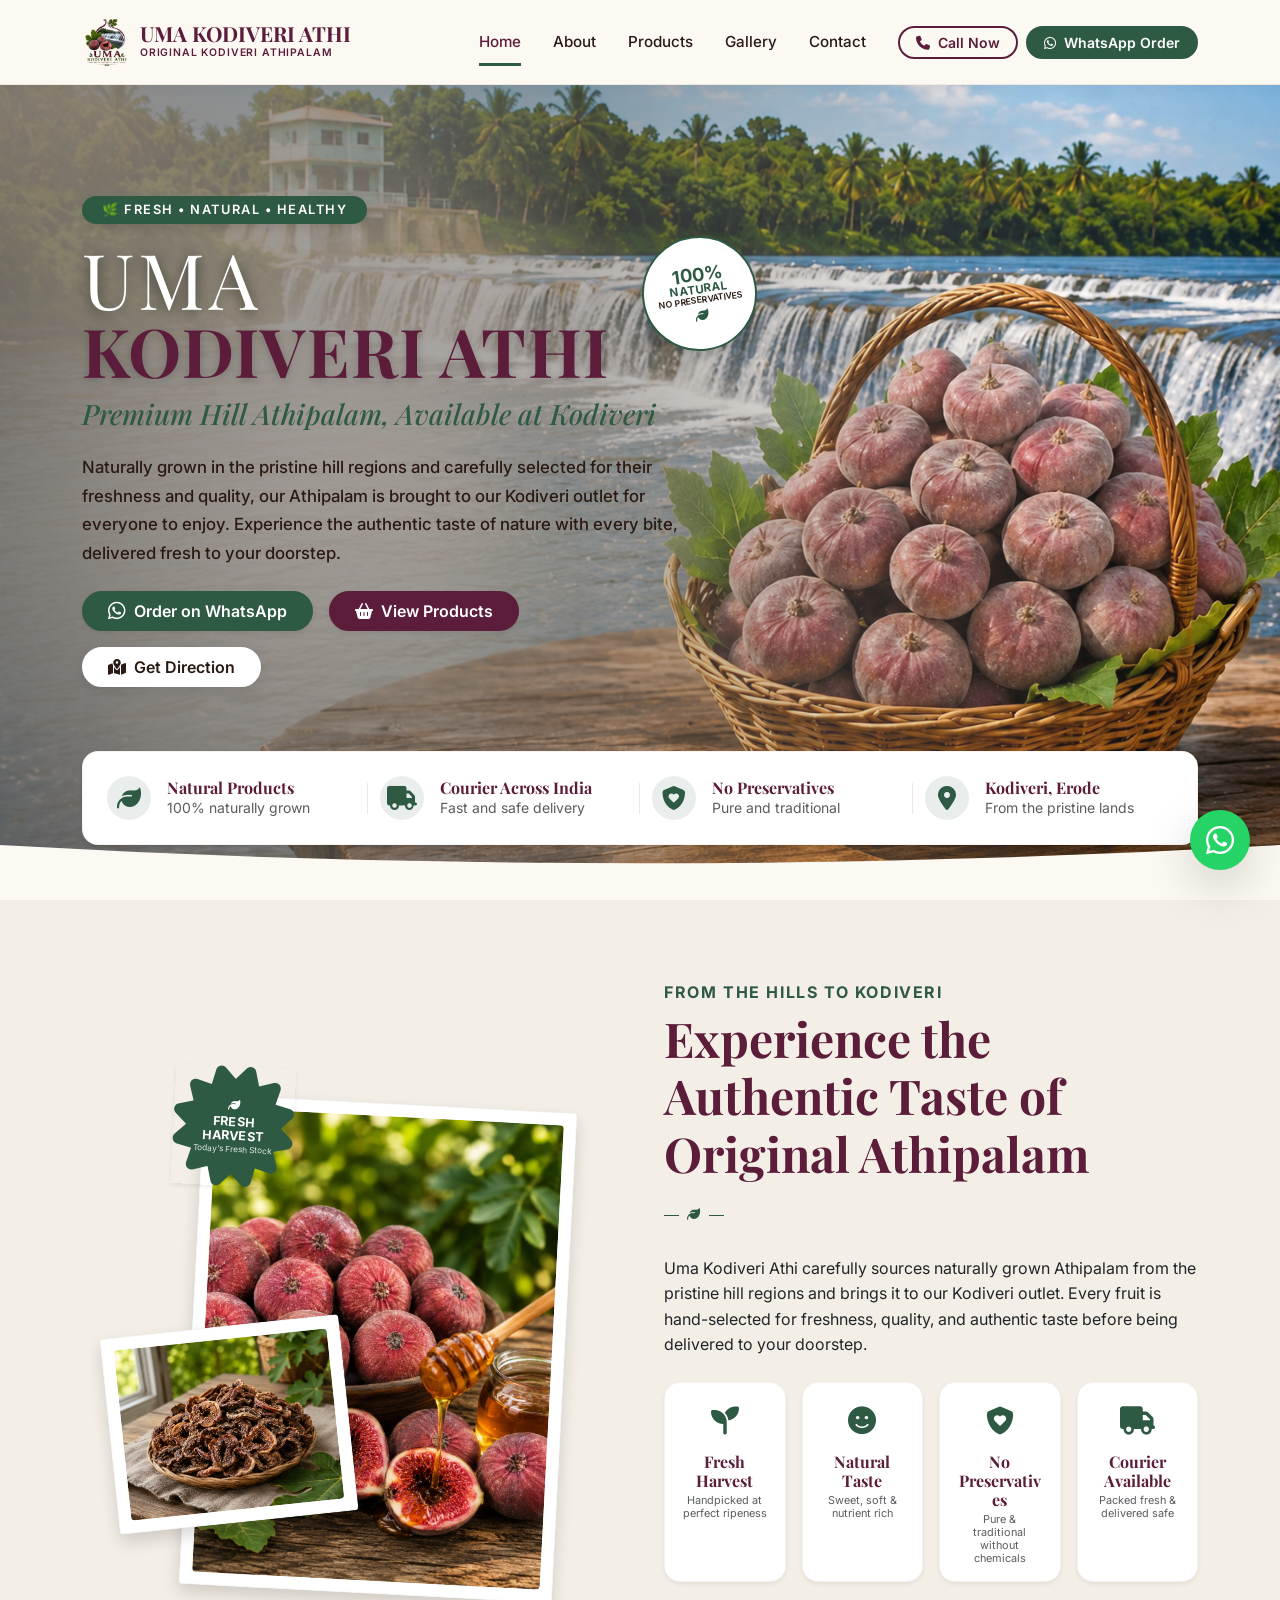
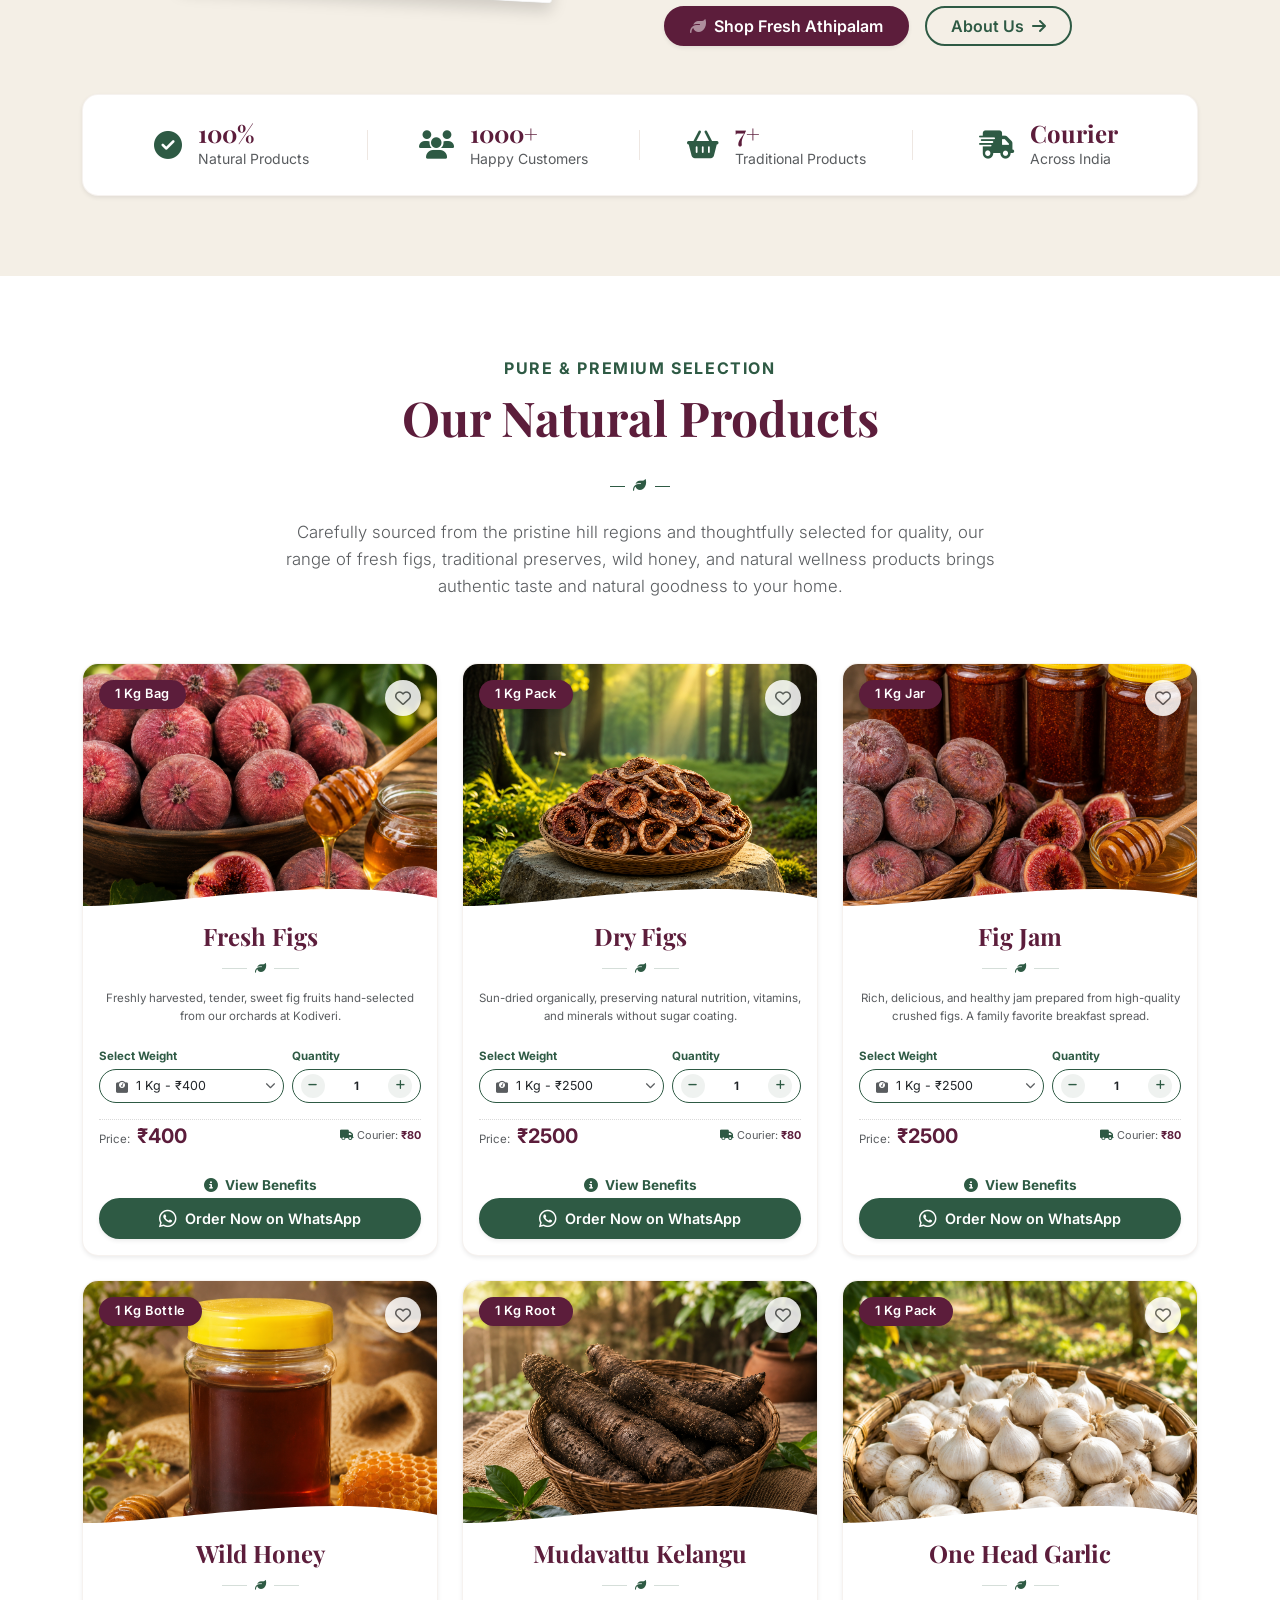
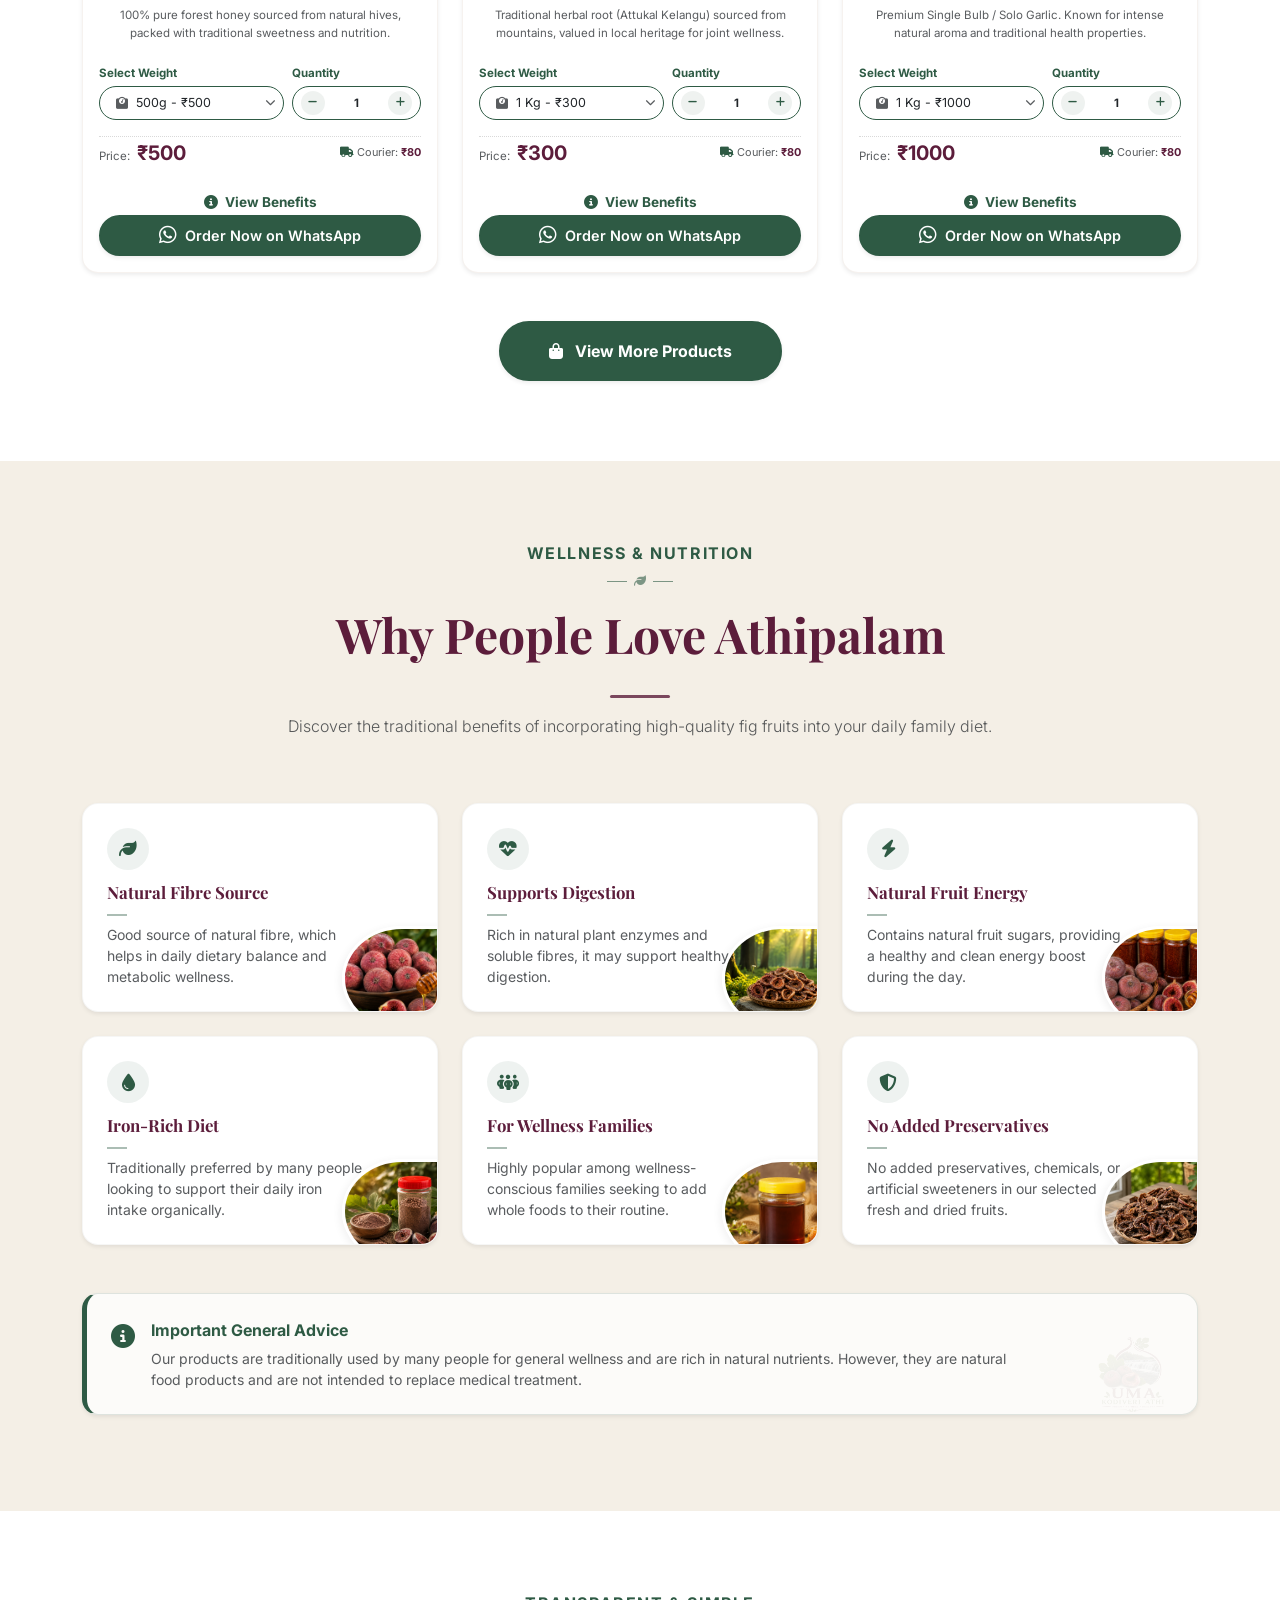
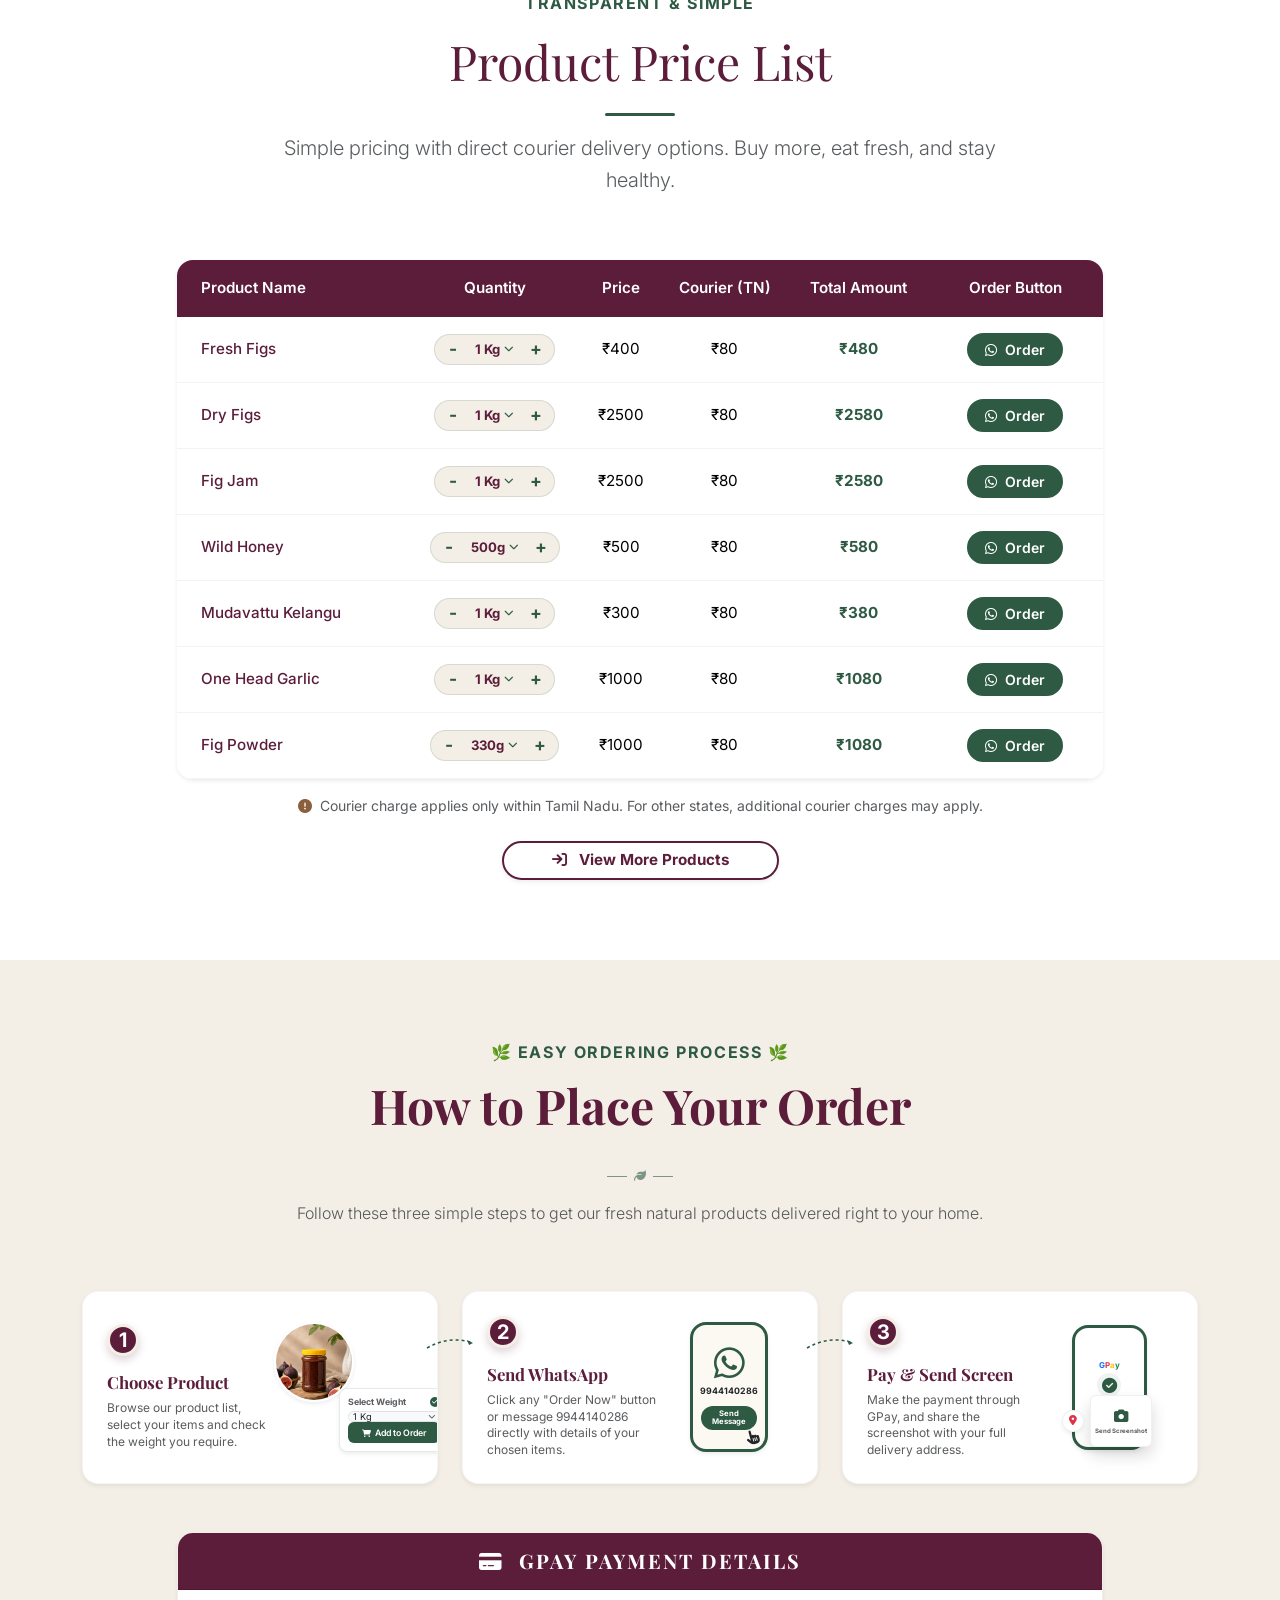
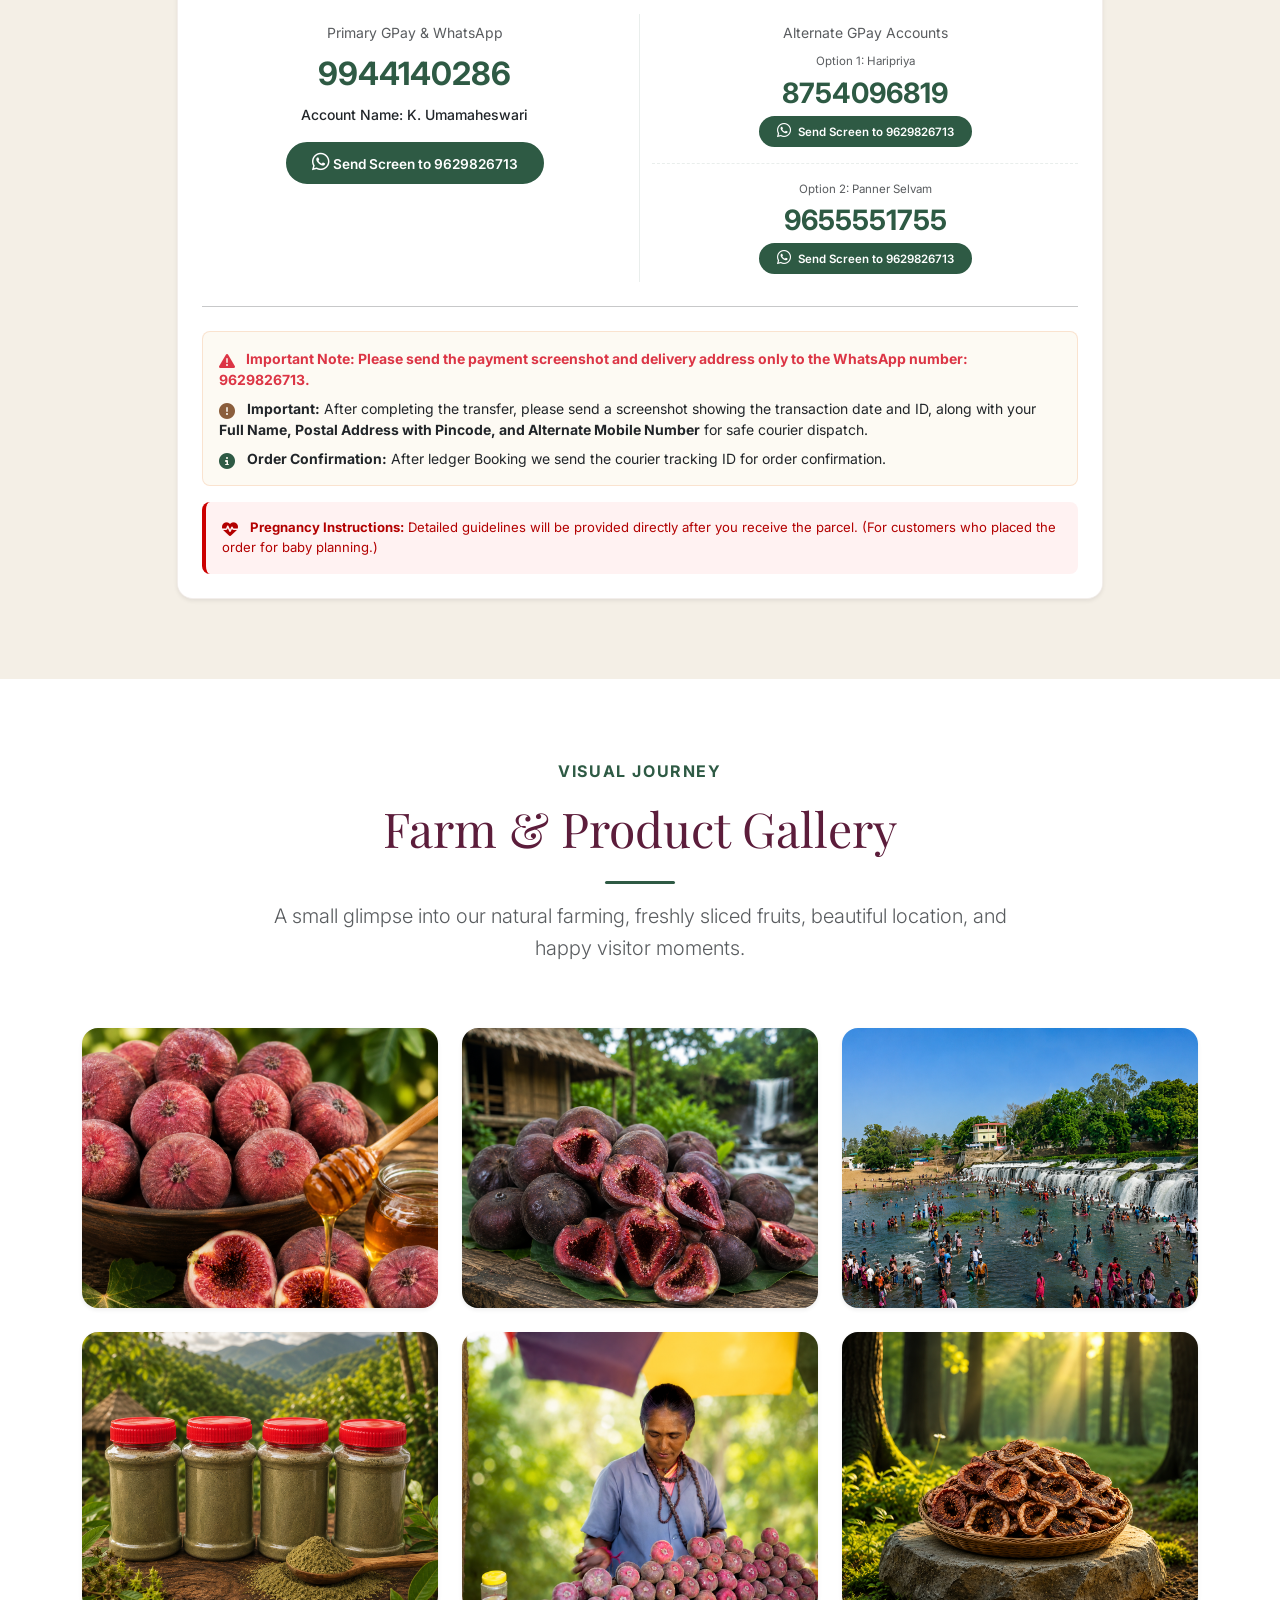
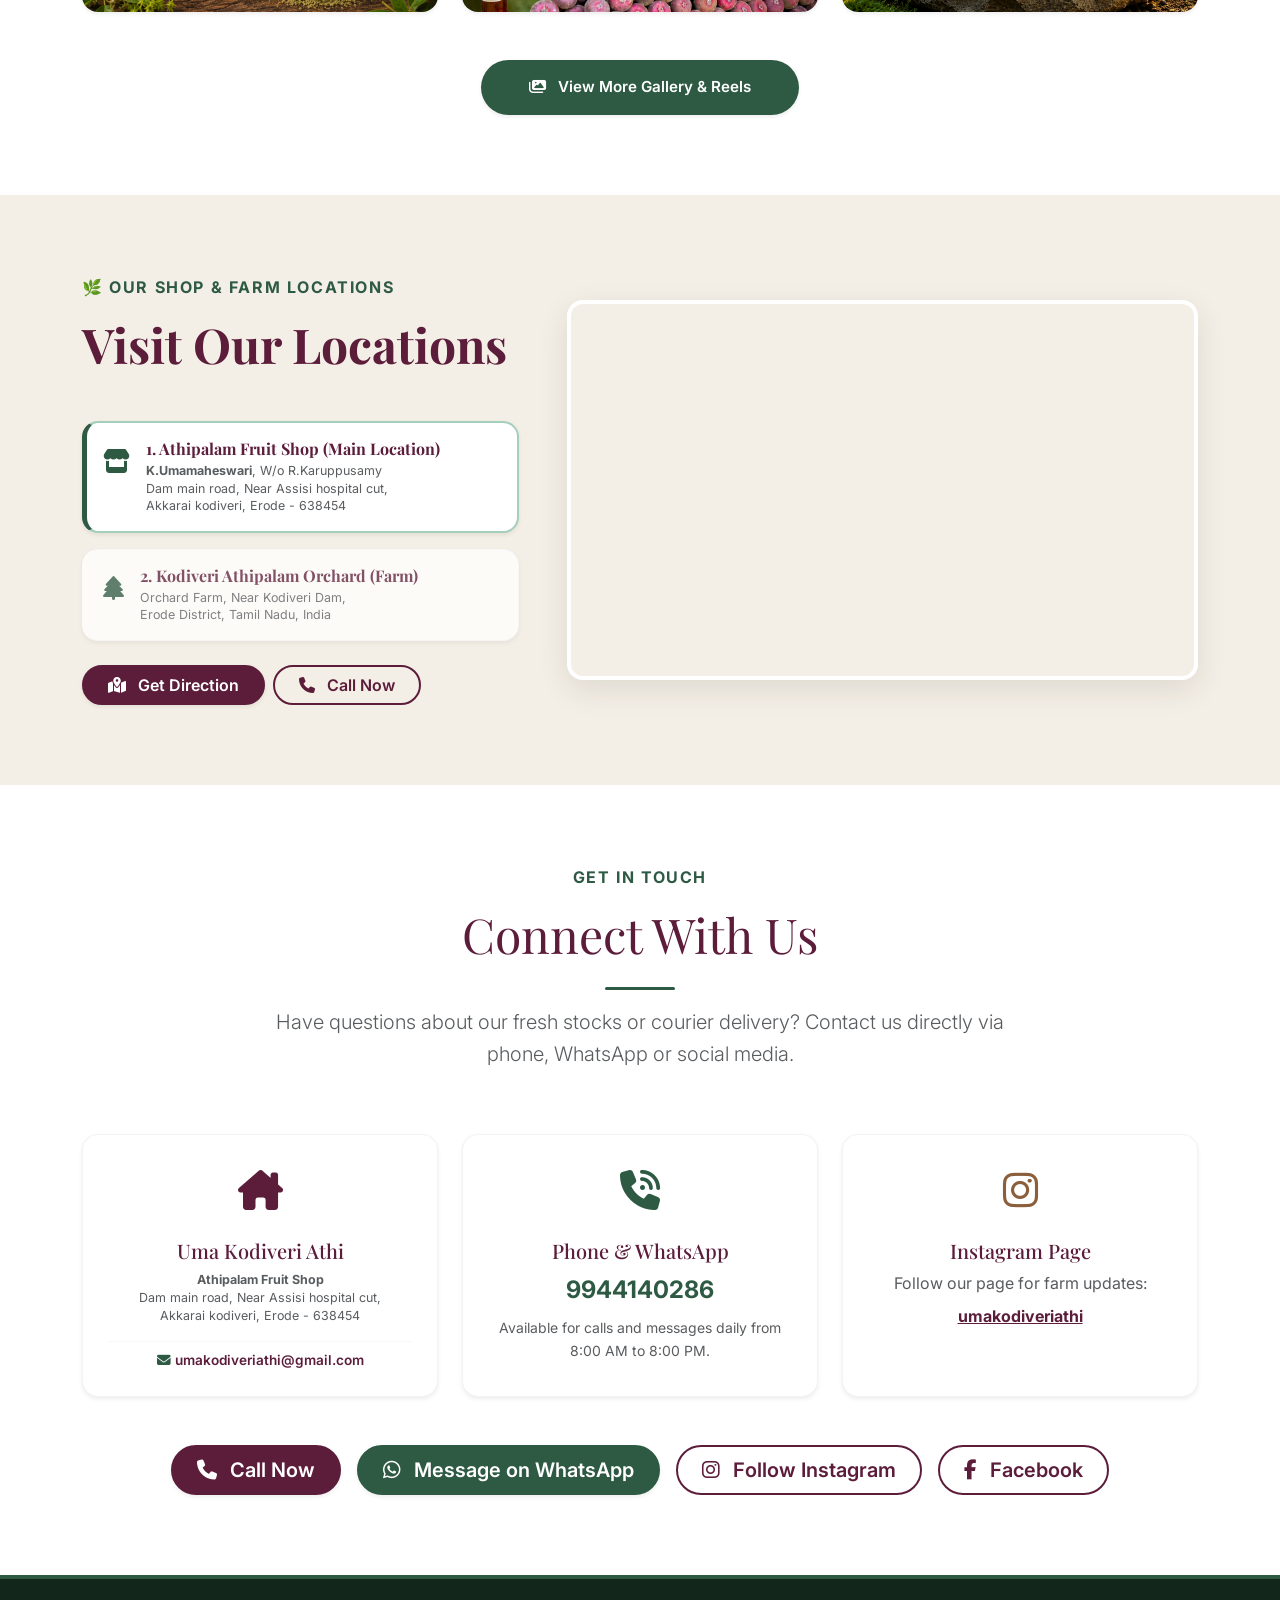
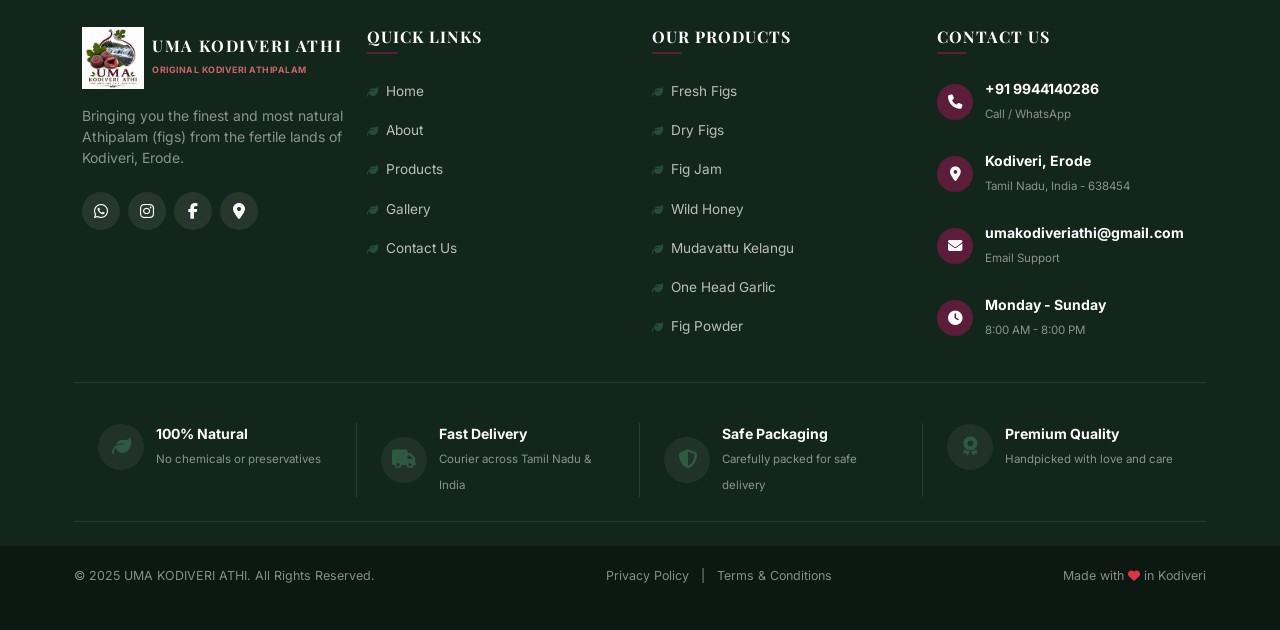
==== commit 640ca07d: "commit" ====
--- a/index.html
+++ b/index.html
@@ -1476,9 +1476,9 @@
                                     <div class="col-sm-6 text-center border-sm-end py-2">
                                         <span class="text-muted d-block small mb-1">Primary GPay & WhatsApp</span>
                                         <span class="d-block fs-2 fw-bold text-green mb-1">9944140286</span>
-                                        <span class="d-block text-dark small fw-medium mb-3">Account Name: K. Uma Maheswari</span>
-                                        <a href="https://wa.me/919944140286" target="_blank" class="btn btn-green rounded-pill text-white px-4 py-2" style="font-size: 0.85rem; font-weight: 600; background-color: var(--color-green);">
-                                            <i class="fa-brands fa-whatsapp me-1.5 fs-5"></i> Send Screen to Primary
+                                        <span class="d-block text-dark small fw-medium mb-3">Account Name: K. Umamaheswari</span>
+                                        <a href="https://wa.me/919629826713?text=Hi%20Uma%20Kodiveri%20Athi%2C%20I%20have%20sent%20the%20payment%20to%20Umamaheswari%20(9944140286).%20Here%20is%20my%20payment%20screenshot%20and%20delivery%20address..." target="_blank" class="btn btn-green rounded-pill text-white px-4 py-2" style="font-size: 0.85rem; font-weight: 600; background-color: var(--color-green);">
+                                            <i class="fa-brands fa-whatsapp me-1.5 fs-5"></i> Send Screen to 9629826713
                                         </a>
                                     </div>
                                     
@@ -1488,19 +1488,19 @@
                                         
                                         <!-- Option 1 -->
                                         <div class="mb-3 pb-2 border-bottom" style="border-bottom-style: dashed !important; border-bottom-color: rgba(46,90,68,0.1) !important;">
-                                            <span class="d-block text-muted extra-small">Option 1: K. Haripriya</span>
+                                            <span class="d-block text-muted extra-small">Option 1: Haripriya</span>
                                             <span class="d-block fs-3 fw-bold text-green mb-0">8754096819</span>
-                                            <a href="https://wa.me/919944140286?text=Hi%20Uma%20Kodiveri%20Athi%2C%20I%20have%20sent%20payment%20to%20Option%201%20(%208754096819%20).%20Here%20is%20my%20receipt..." target="_blank" class="btn btn-green btn-xs rounded-pill text-white px-3 py-1 mb-2" style="font-size: 0.72rem; font-weight: 600; background-color: var(--color-green);">
-                                                <i class="fa-brands fa-whatsapp me-1 fs-6"></i> Send Screen to Primary
+                                            <a href="https://wa.me/919629826713?text=Hi%20Uma%20Kodiveri%20Athi%2C%20I%20have%20sent%20the%20payment%20to%20Haripriya%20(8754096819).%20Here%20is%20my%20payment%20screenshot%20and%20delivery%20address..." target="_blank" class="btn btn-green btn-xs rounded-pill text-white px-3 py-1 mb-2" style="font-size: 0.72rem; font-weight: 600; background-color: var(--color-green);">
+                                                <i class="fa-brands fa-whatsapp me-1 fs-6"></i> Send Screen to 9629826713
                                             </a>
                                         </div>
                                         
                                         <!-- Option 2 -->
                                         <div>
-                                            <span class="d-block text-muted extra-small">Option 2: S. Panner selvam</span>
+                                            <span class="d-block text-muted extra-small">Option 2: Panner Selvam</span>
                                             <span class="d-block fs-3 fw-bold text-green mb-0">9655551755</span>
-                                            <a href="https://wa.me/919944140286?text=Hi%20Uma%20Kodiveri%20Athi%2C%20I%20have%20sent%20payment%20to%20Option%202%20(%209655551755%20).%20Here%20is%20my%20receipt..." target="_blank" class="btn btn-green btn-xs rounded-pill text-white px-3 py-1" style="font-size: 0.72rem; font-weight: 600; background-color: var(--color-green);">
-                                                <i class="fa-brands fa-whatsapp me-1 fs-6"></i> Send Screen to Primary
+                                            <a href="https://wa.me/919629826713?text=Hi%20Uma%20Kodiveri%20Athi%2C%20I%20have%20sent%20the%20payment%20to%20Panner%20Selvam%20(9655551755).%20Here%20is%20my%20payment%20screenshot%20and%20delivery%20address..." target="_blank" class="btn btn-green btn-xs rounded-pill text-white px-3 py-1" style="font-size: 0.72rem; font-weight: 600; background-color: var(--color-green);">
+                                                <i class="fa-brands fa-whatsapp me-1 fs-6"></i> Send Screen to 9629826713
                                             </a>
                                         </div>
                                     </div>
@@ -1511,7 +1511,7 @@
                                 <div class="payment-address-note p-3 rounded-3 bg-cream-soft border border-warning-subtle text-start mb-3" style="background-color: #fdfaf3 !important; border: 1px solid rgba(230, 92, 0, 0.15) !important;">
                                     <p class="mb-2 text-danger small fw-bold" style="line-height: 1.5;">
                                         <i class="fa-solid fa-triangle-exclamation text-danger me-2 align-middle fs-6"></i>
-                                        Important Note: Please send the payment screenshot only to the primary number: 9944140286.
+                                        Important Note: Please send the payment screenshot and delivery address only to the WhatsApp number: 9629826713.
                                     </p>
                                     <p class="mb-2 text-dark small" style="line-height: 1.5;">
                                         <i class="fa-solid fa-circle-exclamation text-earth me-2 align-middle fs-6"></i>
